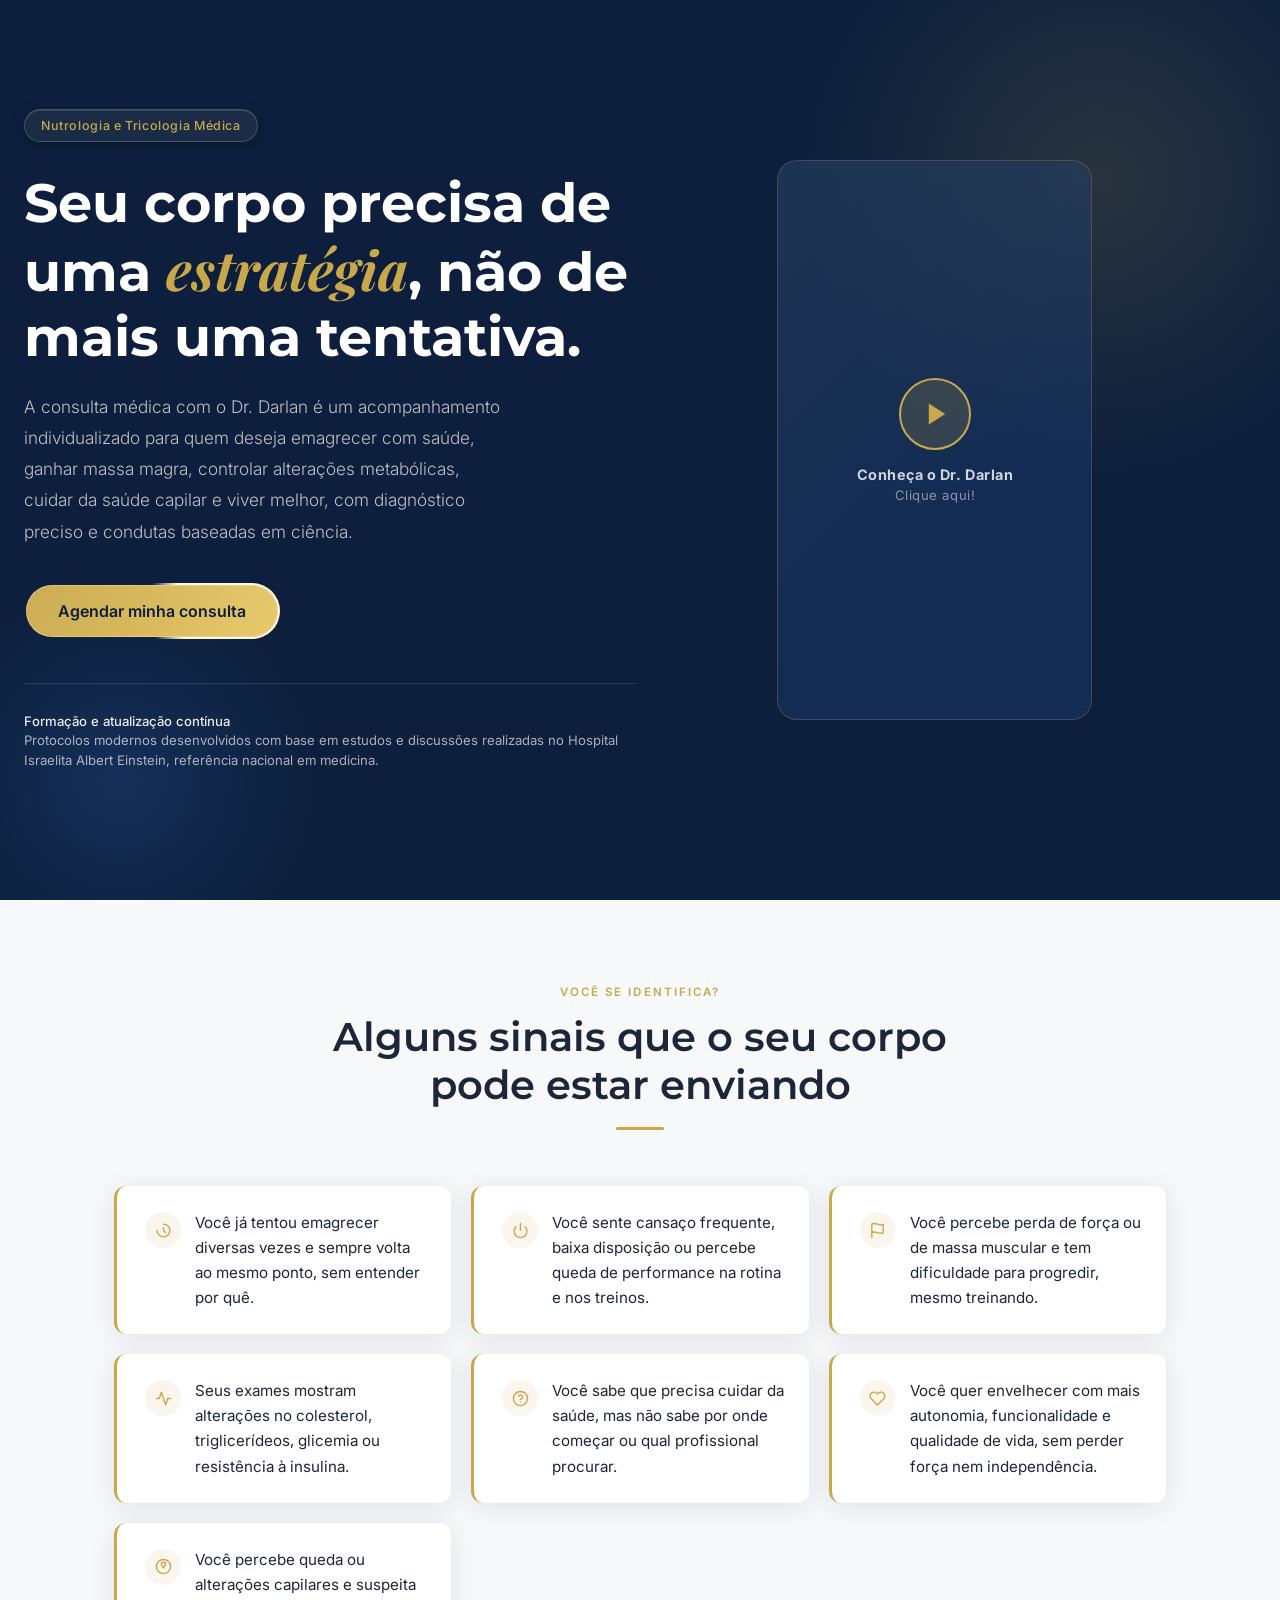
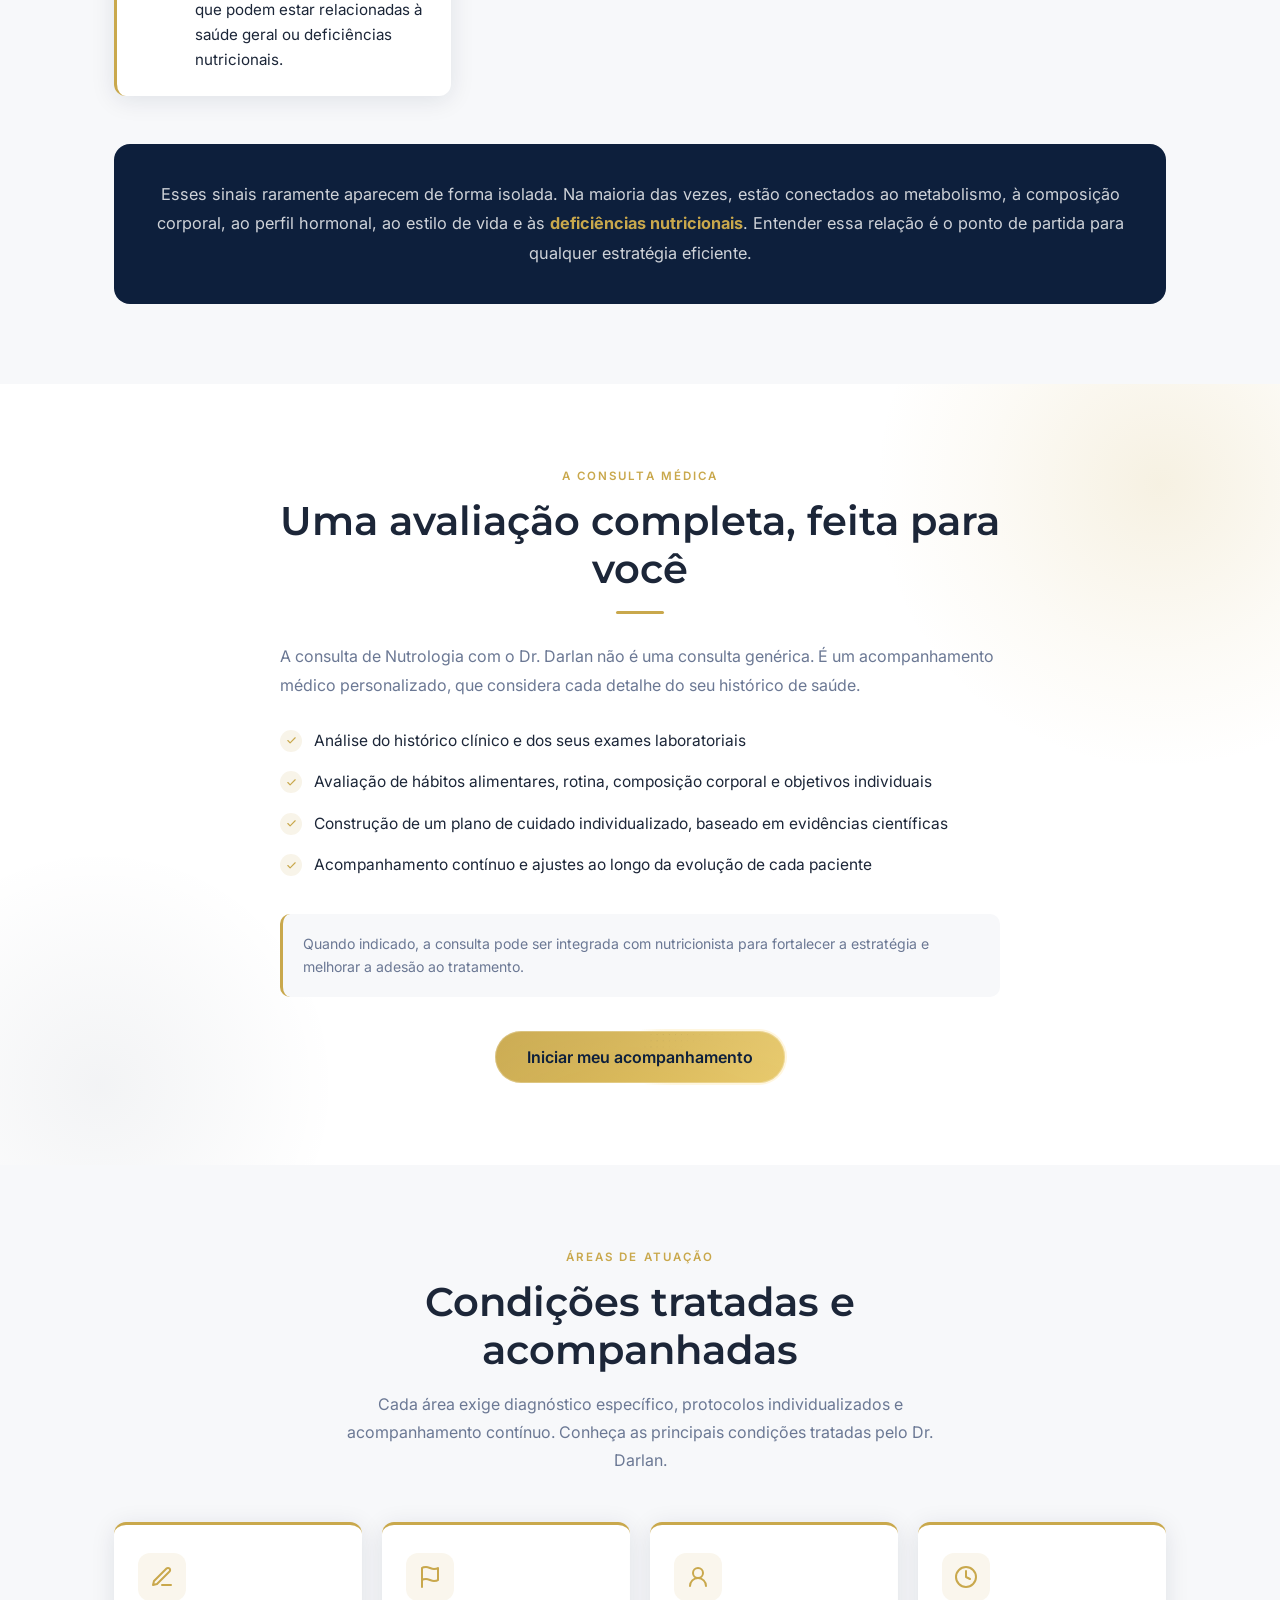
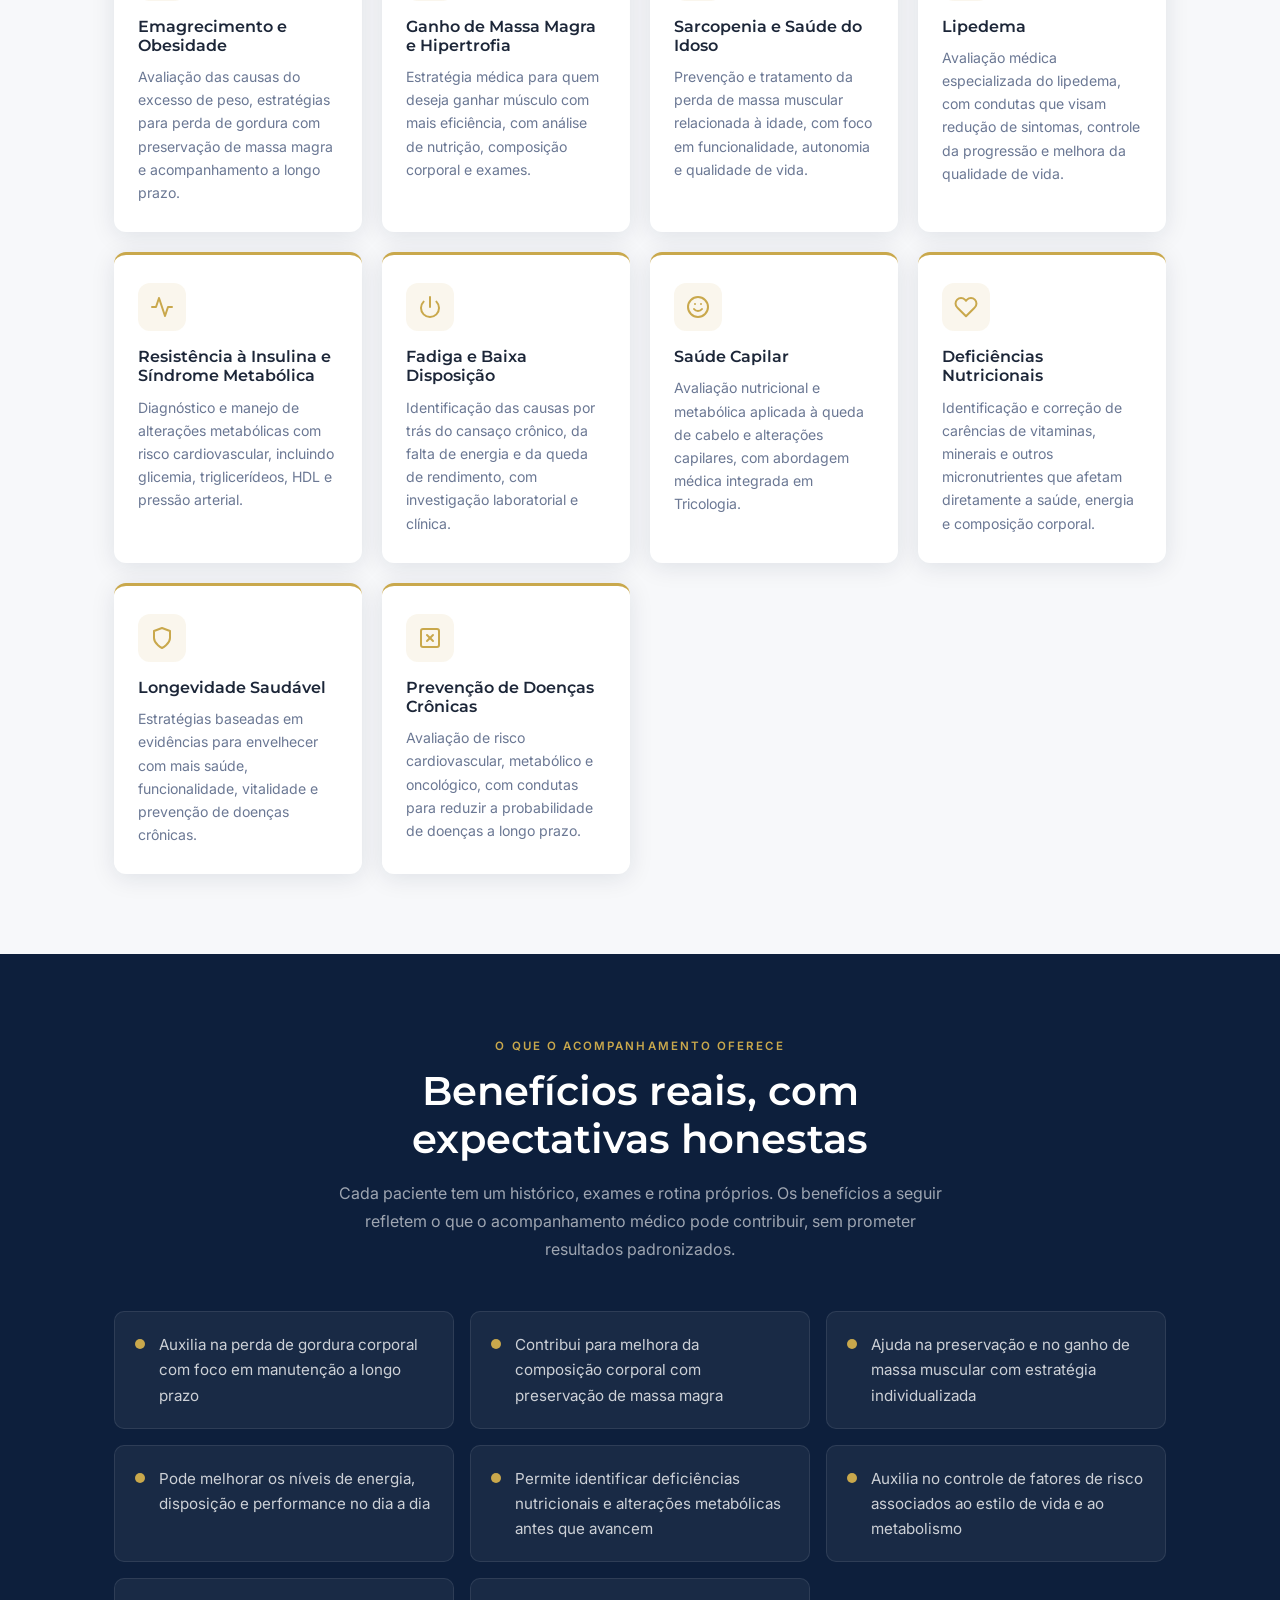
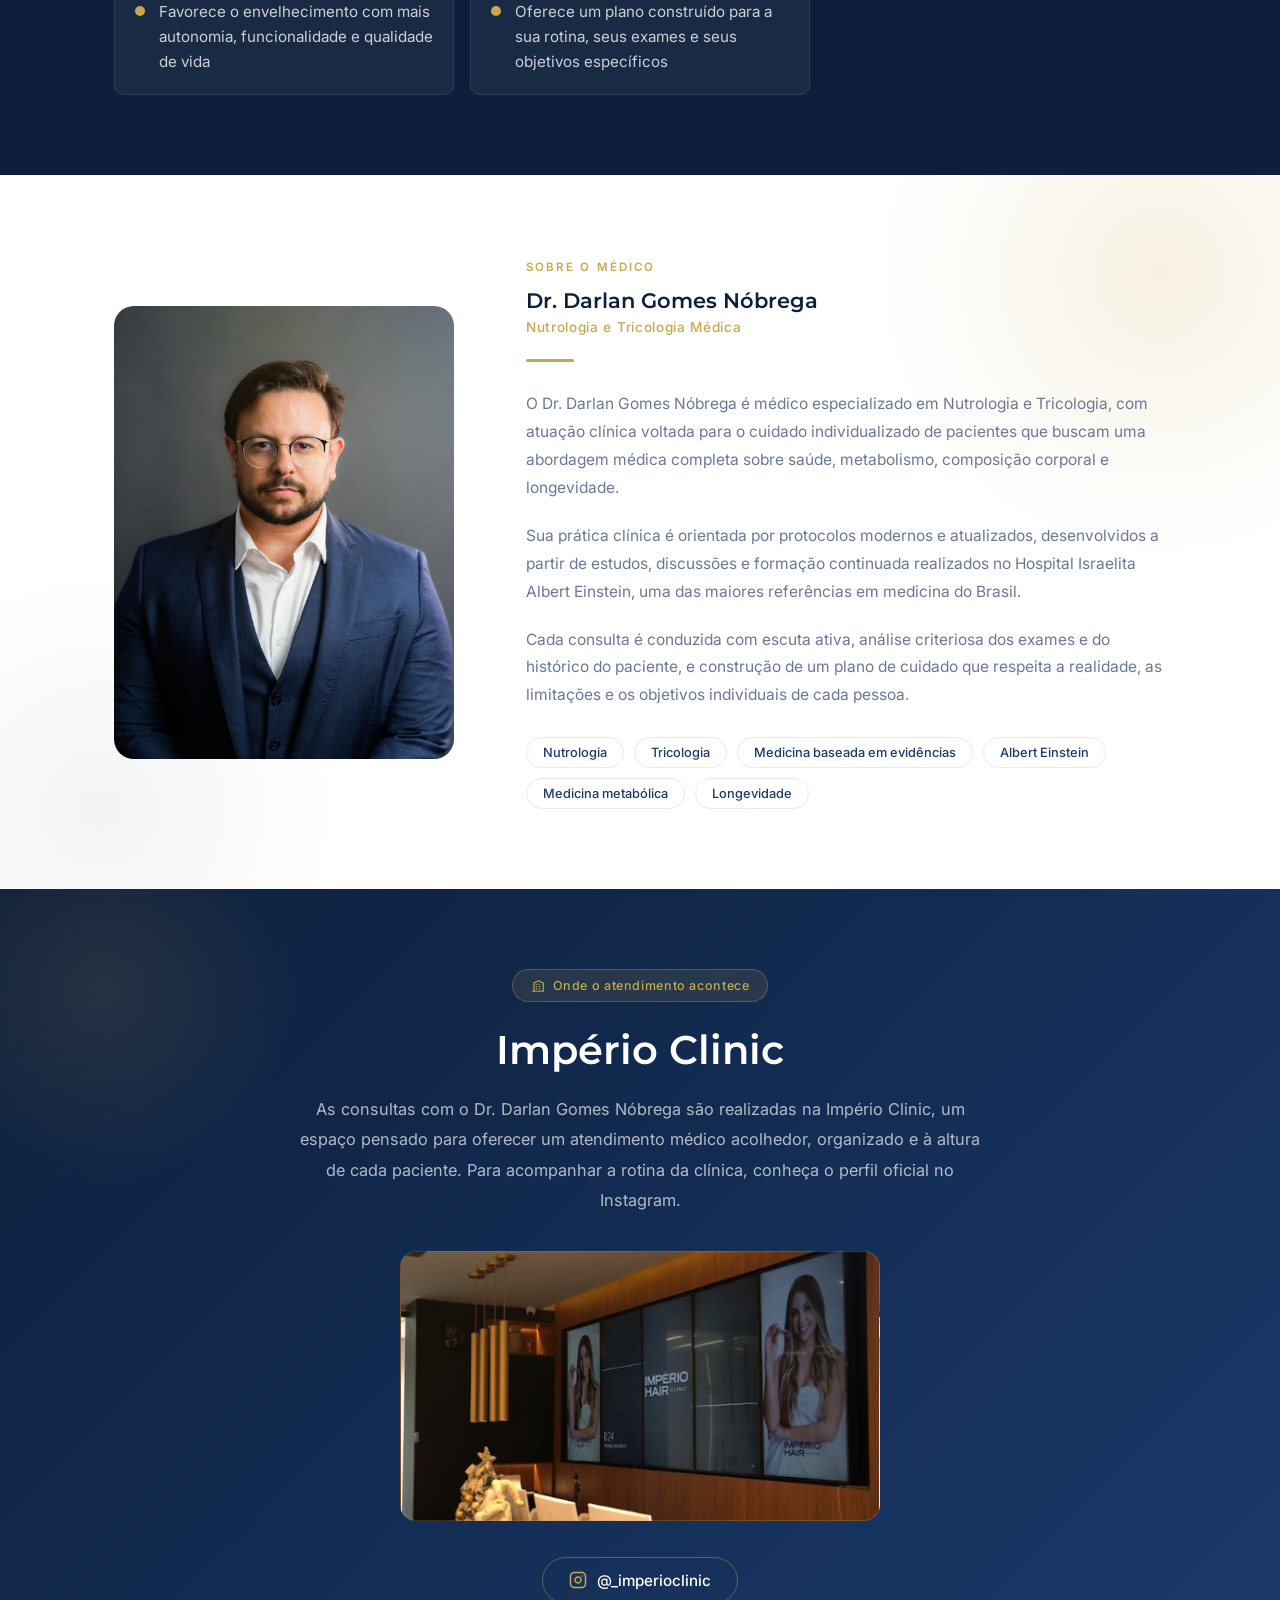
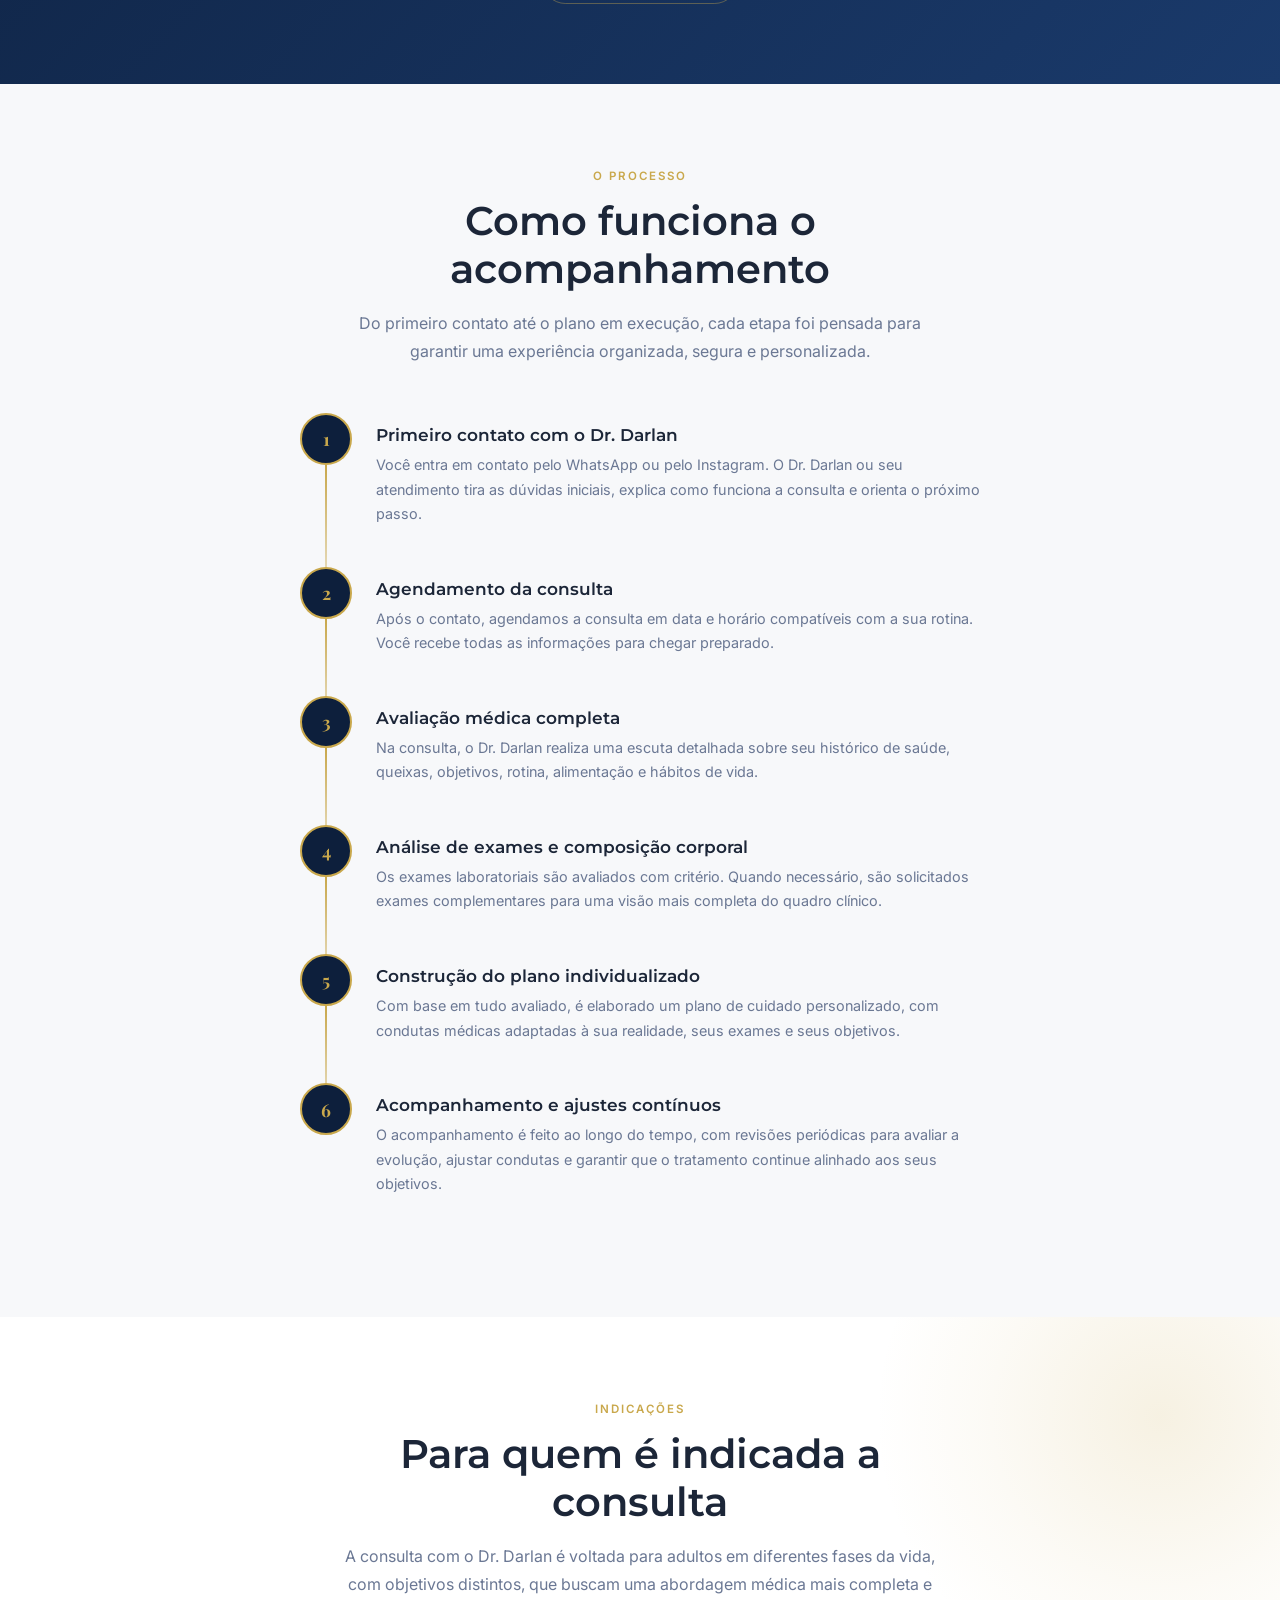
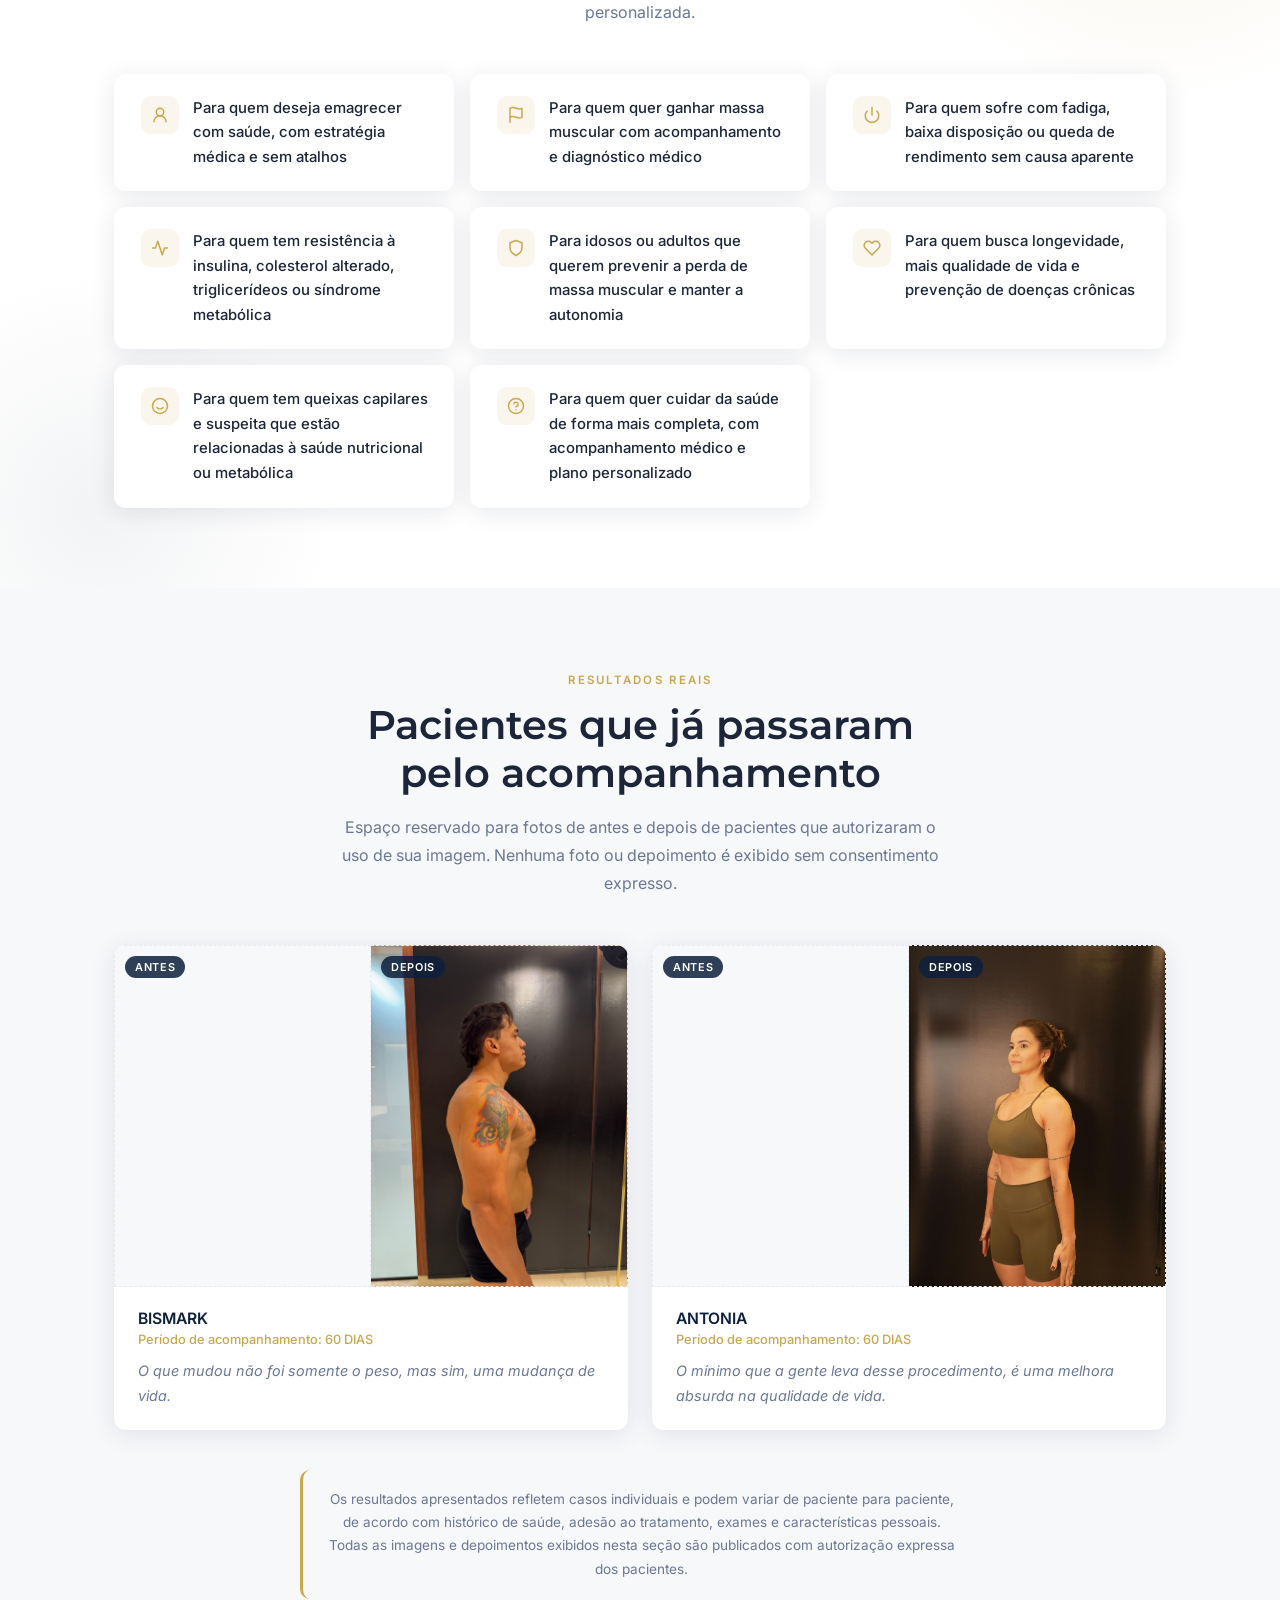
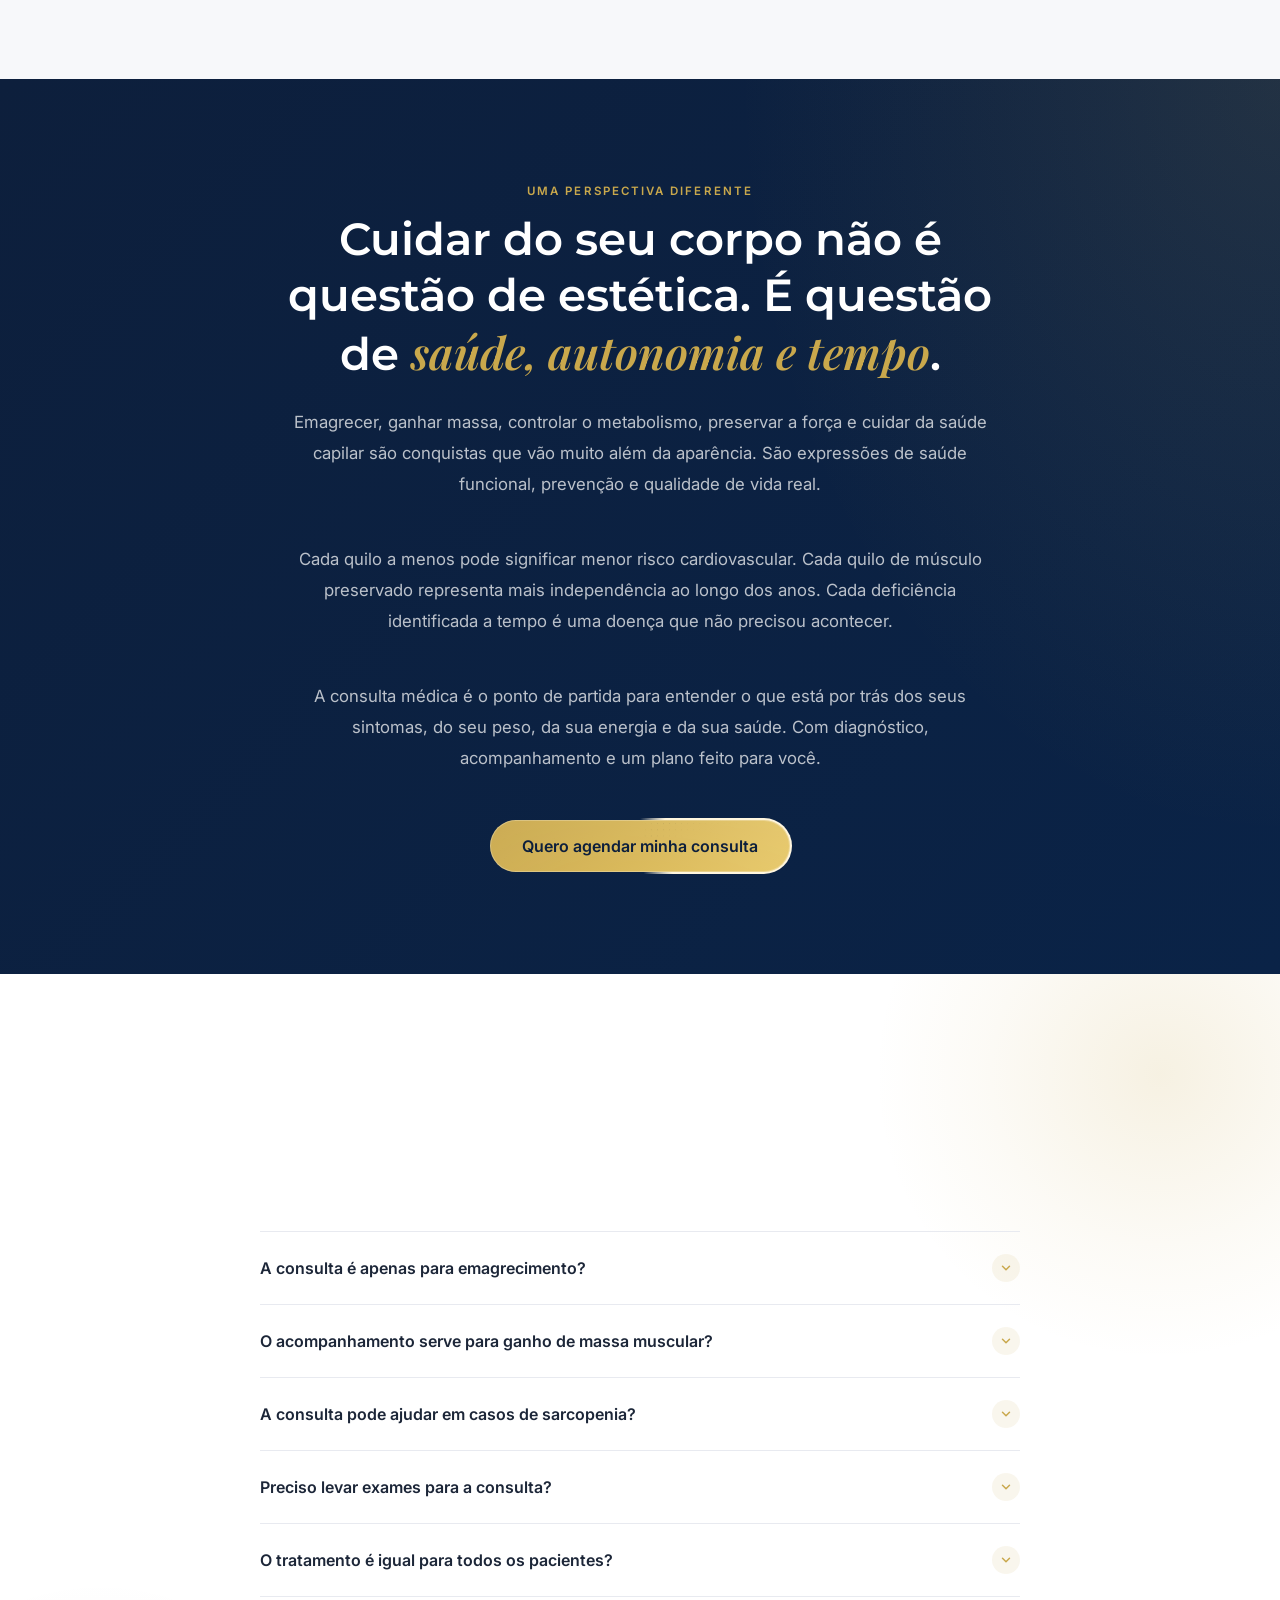
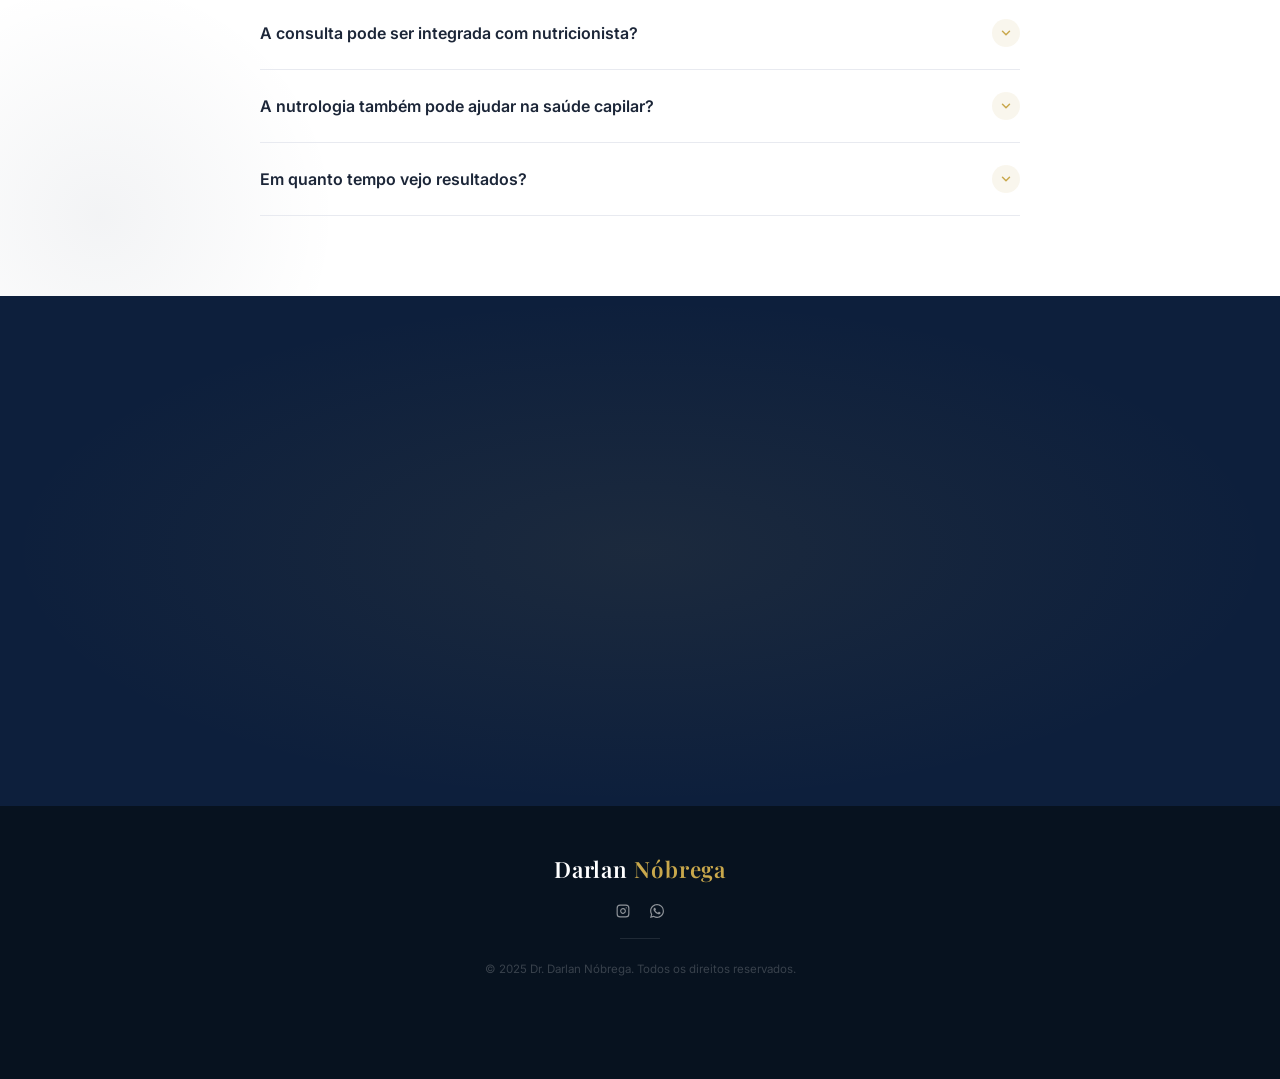
==== index.html @ 3af6d50e "Add files via upload" ====
<!DOCTYPE html>
<html lang="pt-BR">
<head>
  <meta charset="UTF-8" />
  <meta name="viewport" content="width=device-width, initial-scale=1.0" />
  <title>Dr. Darlan Gomes Nóbrega | Nutrologia e Tricologia | Império Clinic</title>
  <meta name="description" content="Consulta médica personalizada com o Dr. Darlan Gomes Nóbrega, especialista em Nutrologia e Tricologia na Império Clinic. Protocolos baseados em evidências, com formação no Hospital Israelita Albert Einstein." />
  <link rel="preconnect" href="https://fonts.googleapis.com" />
  <link rel="preconnect" href="https://fonts.gstatic.com" crossorigin />
  <link href="https://fonts.googleapis.com/css2?family=Montserrat:wght@600;700&family=Playfair+Display:ital,wght@0,400;0,600;0,700;1,400&family=Inter:wght@300;400;500;600&display=swap" rel="stylesheet" />
  <style>
    /* ─── RESET ─── */
    *, *::before, *::after { box-sizing: border-box; margin: 0; padding: 0; }
    html { scroll-behavior: smooth; }

    /* ─── TOKENS ─── */
    :root {
      --navy:   #0D1F3C;
      --navy2:  #1A3A6B;
      --gold:   #C9A84C;
      --gold2:  #E8C96A;
      --white:  #FFFFFF;
      --offwhite: #F7F8FA;
      --grey:   #E8EAF0;
      --text:   #1C2638;
      --muted:  #6B7894;
      --ff-display: 'Playfair Display', Georgia, serif;
      --ff-montserrat: 'Montserrat', sans-serif;
      --ff-body:    'Inter', system-ui, sans-serif;
      --radius: 12px;
      --shadow: 0 4px 24px rgba(13,31,60,.10);
      --shadow-lg: 0 16px 40px rgba(13,31,60,.14), 0 4px 12px rgba(13,31,60,.08);
    }

    body {
      font-family: var(--ff-body);
      color: var(--text);
      background: var(--white);
      -webkit-font-smoothing: antialiased;
      overflow-x: hidden;
    }

    /* ─── TYPOGRAPHY ─── */
    h1,h2,h3 { font-family: var(--ff-montserrat); line-height: 1.2; }
    h1 { font-size: clamp(2rem, 5vw, 3.4rem); font-weight: 700; }
    h2 { font-size: clamp(1.6rem, 3.5vw, 2.5rem); font-weight: 600; }
    h3 { font-size: clamp(1.1rem, 2vw, 1.4rem); font-weight: 600; }
    p  { line-height: 1.75; }

    /* ─── UTILS ─── */
    .container { width: 100%; max-width: 1100px; margin: 0 auto; padding: 0 24px; }
    .gold { color: var(--gold); }
    .section { padding: 80px 0; }
    .section--dark { background: var(--navy); color: var(--white); }
    .section--offwhite { background: var(--offwhite); }

    /* Pure-white sections get a subtle high-opacity radial highlight for depth */
    .section--white {
      position: relative;
      background: var(--white);
      overflow: hidden;
      isolation: isolate;
    }
    .section--white::before {
      content: '';
      position: absolute;
      top: -180px; right: -160px;
      width: 560px; height: 560px;
      background: radial-gradient(circle, rgba(201,168,76,.16) 0%, rgba(201,168,76,.05) 45%, transparent 72%);
      pointer-events: none;
      z-index: 0;
    }
    .section--white::after {
      content: '';
      position: absolute;
      bottom: -160px; left: -140px;
      width: 480px; height: 480px;
      background: radial-gradient(circle, rgba(13,31,60,.05) 0%, transparent 70%);
      pointer-events: none;
      z-index: 0;
    }
    .section--white > .container { position: relative; z-index: 1; }
    .eyebrow {
      display: inline-block;
      font-size: .72rem;
      font-weight: 600;
      letter-spacing: .18em;
      text-transform: uppercase;
      color: var(--gold);
      margin-bottom: 14px;
    }
    .divider {
      width: 48px; height: 3px;
      background: var(--gold);
      border-radius: 2px;
      margin: 18px 0 28px;
    }
    .divider--center { margin: 18px auto 28px; }

    /* ─── BUTTONS ─── */
    @property --gradient-angle {
      syntax: '<angle>';
      initial-value: 0deg;
      inherits: false;
    }
    @property --gradient-angle-offset {
      syntax: '<angle>';
      initial-value: 0deg;
      inherits: false;
    }
    @property --gradient-percent {
      syntax: '<percentage>';
      initial-value: 5%;
      inherits: false;
    }
    @property --gradient-shine {
      syntax: '<color>';
      initial-value: #fff6df;
      inherits: false;
    }

    .btn {
      display: inline-flex;
      align-items: center;
      gap: 10px;
      padding: 16px 32px;
      border-radius: 50px;
      font-family: var(--ff-body);
      font-size: 1rem;
      font-weight: 600;
      cursor: pointer;
      text-decoration: none;
      border: none;
      transition: transform .2s ease, box-shadow .2s ease, background .2s ease;
    }

    /* Shiny CTA — animated conic-gradient border + shimmer + dot pattern */
    .btn--primary {
      --shiny-bg: var(--gold);
      --shiny-bg-end: var(--gold2);
      --shiny-fg: var(--navy);
      --shiny-highlight: #fff6df;
      --shiny-highlight-subtle: rgba(255,255,255,.7);
      --gradient-percent: 12%;
      --duration: 3.2s;
      --transition: 800ms cubic-bezier(0.25, 1, 0.5, 1);

      isolation: isolate;
      position: relative;
      overflow: hidden;
      outline-offset: 4px;
      color: var(--shiny-fg);
      background:
        linear-gradient(135deg, var(--shiny-bg), var(--shiny-bg-end)) padding-box,
        conic-gradient(
          from calc(var(--gradient-angle) - var(--gradient-angle-offset)),
          transparent,
          var(--shiny-highlight) var(--gradient-percent),
          var(--gradient-shine) calc(var(--gradient-percent) * 2),
          var(--shiny-highlight) calc(var(--gradient-percent) * 3),
          transparent calc(var(--gradient-percent) * 4)
        ) border-box;
      border: 2px solid transparent;
      box-shadow: inset 0 0 0 1px rgba(255,255,255,.25);
      transition: var(--transition), transform .2s ease, box-shadow .2s ease;
      transition-property: --gradient-angle-offset, --gradient-percent, --gradient-shine, transform, box-shadow;
      animation: gradient-angle var(--duration) linear infinite;
    }

    /* Dot pattern, masked to a soft arc */
    .btn--primary::before {
      content: '';
      pointer-events: none;
      position: absolute;
      inset-inline-start: 50%;
      inset-block-start: 50%;
      translate: -50% -50%;
      z-index: -1;
      --size: calc(100% - 3px);
      width: var(--size);
      height: var(--size);
      background: radial-gradient(
        circle at 2px 2px,
        rgba(13,31,60,.35) 0.6px,
        transparent 0
      ) padding-box;
      background-size: 6px 6px;
      background-repeat: space;
      mask-image: conic-gradient(
        from calc(var(--gradient-angle) + 45deg),
        black,
        transparent 10% 90%,
        black
      );
      border-radius: inherit;
      opacity: .35;
    }

    /* Shimmer sweep */
    .btn--primary::after {
      content: '';
      pointer-events: none;
      position: absolute;
      inset-inline-start: 50%;
      inset-block-start: 50%;
      translate: -50% -50%;
      z-index: -1;
      width: 140%;
      aspect-ratio: 1;
      background: linear-gradient(-50deg, transparent, rgba(255,255,255,.55), transparent);
      mask-image: radial-gradient(circle at bottom, transparent 40%, black);
      opacity: .5;
      animation: shimmer calc(var(--duration) * 1.4) linear infinite;
    }

    .btn--primary:hover,
    .btn--primary:focus-visible {
      --gradient-percent: 22%;
      --gradient-angle-offset: 95deg;
      --gradient-shine: var(--shiny-highlight-subtle);
      transform: translateY(-2px);
      box-shadow: 0 8px 28px rgba(201,168,76,.45), inset 0 0 0 1px rgba(255,255,255,.4);
    }

    @keyframes gradient-angle {
      to { --gradient-angle: 360deg; }
    }
    @keyframes shimmer {
      to { rotate: 360deg; }
    }

    @media (prefers-reduced-motion: reduce) {
      .btn--primary { animation: none; }
      .btn--primary::after { animation: none; }
    }

    .btn--outline {
      background: transparent;
      color: var(--gold);
      border: 2px solid var(--gold);
    }
    .btn--outline:hover {
      background: var(--gold);
      color: var(--navy);
      transform: translateY(-2px);
    }
    .btn-icon { width: 22px; height: 22px; flex-shrink: 0; }

    /* ─── HERO ─── */
    .hero {
      min-height: 100svh;
      background: var(--navy);
      position: relative;
      overflow: hidden;
      display: flex;
      align-items: center;
      padding: 60px 0 80px;
    }
    .hero::before {
      content: '';
      position: absolute;
      top: -120px; right: -120px;
      width: 600px; height: 600px;
      background: radial-gradient(circle, rgba(201,168,76,.15) 0%, transparent 70%);
      pointer-events: none;
    }
    .hero::after {
      content: '';
      position: absolute;
      bottom: -80px; left: -80px;
      width: 400px; height: 400px;
      background: radial-gradient(circle, rgba(26,58,107,.6) 0%, transparent 70%);
      pointer-events: none;
    }
    .hero__inner {
      display: grid;
      grid-template-columns: 1fr 1fr;
      gap: 60px;
      align-items: center;
      position: relative;
      z-index: 1;
    }
    @media (min-width: 1200px) {
      .hero .container { max-width: 1320px; }
      .hero__inner {
        grid-template-columns: 1fr 0.78fr;
        gap: 140px;
      }
    }
    .hero__badge {
      display: inline-flex;
      align-items: center;
      gap: 8px;
      background: rgba(255,255,255,.06);
      backdrop-filter: blur(12px);
      -webkit-backdrop-filter: blur(12px);
      border: 1px solid rgba(255,255,255,.18);
      border-radius: 50px;
      padding: 8px 16px;
      font-size: .78rem;
      font-weight: 500;
      color: var(--gold);
      letter-spacing: .05em;
      margin-bottom: 28px;
      box-shadow: inset 0 1px 0 rgba(255,255,255,.12), 0 4px 16px rgba(0,0,0,.18);
    }
    .hero__badge svg { width: 14px; height: 14px; }
    .hero__title { color: var(--white); margin-bottom: 22px; font-family: var(--ff-montserrat); }
    .hero__title em { font-style: italic; color: var(--gold); font-family: var(--ff-display); }
    .hero__sub {
      color: rgba(255,255,255,.72);
      font-size: 1.08rem;
      font-weight: 300;
      line-height: 1.8;
      margin-bottom: 36px;
      max-width: 480px;
    }
    .hero__cta-group { display: flex; flex-wrap: wrap; gap: 14px; align-items: center; }
    .hero__authority {
      margin-top: 44px;
      padding-top: 28px;
      border-top: 1px solid rgba(255,255,255,.12);
      display: flex;
      align-items: center;
      gap: 14px;
    }
    .hero__authority-icon {
      width: 44px; height: 44px;
      background: rgba(201,168,76,.15);
      border-radius: 50%;
      display: flex; align-items: center; justify-content: center;
      flex-shrink: 0;
      border: 1px solid rgba(201,168,76,.3);
    }
    .hero__authority-icon svg { width: 20px; height: 20px; color: var(--gold); }
    .hero__authority-text { font-size: .82rem; color: rgba(255,255,255,.65); line-height: 1.5; }
    .hero__authority-text strong { color: rgba(255,255,255,.9); font-weight: 500; display: block; }

    /* Video */
    .video-wrap {
      aspect-ratio: 9/16;
      max-height: 560px;
      background: rgba(26,58,107,.5);
      background-image: var(--bg-image, none);
      background-size: cover;
      background-position: center;
      border-radius: 20px;
      border: 1px solid rgba(201,168,76,.25);
      display: flex; flex-direction: column;
      align-items: center; justify-content: center;
      gap: 16px;
      position: relative;
      overflow: hidden;
    }
    .video-wrap::before {
      content: '';
      position: absolute; inset: 0;
      background: linear-gradient(135deg, rgba(201,168,76,.06) 0%, transparent 60%);
      pointer-events: none;
    }
    .video-element {
      position: absolute;
      inset: 0;
      width: 100%;
      height: 100%;
      object-fit: cover;
      opacity: 0;
      pointer-events: none;
      transition: opacity .3s ease;
    }
    .video-wrap.is-playing .video-element {
      opacity: 1;
      pointer-events: auto;
      z-index: 2;
    }
    .video-wrap.is-playing::before,
    .video-wrap.is-playing .video-play,
    .video-wrap.is-playing .video-label {
      opacity: 0;
      pointer-events: none;
    }
    .video-play {
      width: 72px; height: 72px;
      background: rgba(201,168,76,.18);
      border: 2px solid var(--gold);
      border-radius: 50%;
      display: flex; align-items: center; justify-content: center;
      cursor: pointer;
      transition: transform .2s, background .2s, opacity .3s ease;
      position: relative;
      z-index: 1;
    }
    .video-play:hover { transform: scale(1.08); background: rgba(201,168,76,.3); }
    .video-play svg { width: 28px; height: 28px; color: var(--gold); margin-left: 4px; }
    .video-label { color: rgba(255,255,255,.5); font-size: .82rem; text-align: center; letter-spacing: .04em; position: relative; z-index: 1; transition: opacity .3s ease; }
    .video-label strong { color: rgba(255,255,255,.8); display: block; font-size: .9rem; margin-bottom: 4px; }

    /* ─── DOR SECTION ─── */
    .dor__intro {
      text-align: center;
      max-width: 640px;
      margin: 0 auto 56px;
    }
    .dor__grid {
      display: grid;
      grid-template-columns: repeat(auto-fit, minmax(280px, 1fr));
      gap: 20px;
    }
    .dor__card {
      background: var(--white);
      border-radius: var(--radius);
      padding: 24px 24px 24px 28px;
      border-left: 3px solid var(--gold);
      box-shadow: var(--shadow);
      display: flex;
      gap: 14px;
      align-items: flex-start;
      transition: transform .4s cubic-bezier(.25,.8,.25,1), box-shadow .4s cubic-bezier(.25,.8,.25,1), border-color .4s ease;
    }
    .dor__card:hover { transform: translateY(-4px) scale(1.02); box-shadow: var(--shadow-lg); border-left-color: var(--gold2); }
    .dor__card-icon {
      width: 36px; height: 36px;
      background: rgba(201,168,76,.1);
      border-radius: 50%;
      display: flex; align-items: center; justify-content: center;
      flex-shrink: 0;
      margin-top: 2px;
    }
    .dor__card-icon svg { width: 17px; height: 17px; color: var(--gold); }
    .dor__card-text { font-size: .95rem; line-height: 1.65; color: var(--text); }
    .dor__callout {
      margin-top: 48px;
      background: var(--navy);
      border-radius: 16px;
      padding: 36px 40px;
      text-align: center;
      color: rgba(255,255,255,.8);
      font-size: 1.02rem;
      line-height: 1.8;
    }
    .dor__callout strong { color: var(--gold); }

    /* ─── CONSULTA SECTION ─── */
    .consulta__inner {
      display: grid;
      grid-template-columns: 1fr;
      max-width: 720px;
      margin: 0 auto;
    }
    .consulta__points { list-style: none; display: flex; flex-direction: column; gap: 16px; margin: 28px 0 36px; }
    .consulta__points li {
      display: flex; gap: 12px; align-items: flex-start;
      font-size: .97rem; line-height: 1.65;
    }
    .consulta__check {
      width: 22px; height: 22px;
      background: rgba(201,168,76,.12);
      border-radius: 50%;
      display: flex; align-items: center; justify-content: center;
      flex-shrink: 0; margin-top: 2px;
    }
    .consulta__check svg { width: 11px; height: 11px; color: var(--gold); }
    .consulta__note {
      background: var(--offwhite);
      border-radius: 10px;
      padding: 18px 20px;
      font-size: .88rem;
      color: var(--muted);
      line-height: 1.65;
      border-left: 3px solid var(--gold);
    }

    /* ─── SERVICES CARDS ─── */
    .services__grid {
      display: grid;
      grid-template-columns: repeat(auto-fit, minmax(240px, 1fr));
      gap: 20px;
      margin-top: 48px;
    }
    .srv-card {
      background: var(--white);
      border-radius: var(--radius);
      padding: 28px 24px;
      box-shadow: var(--shadow);
      border-top: 3px solid var(--gold);
      transition: transform .4s cubic-bezier(.25,.8,.25,1), box-shadow .4s cubic-bezier(.25,.8,.25,1), border-top-color .4s ease;
    }
    .srv-card:hover { transform: translateY(-5px) scale(1.02); box-shadow: var(--shadow-lg); border-top-color: var(--gold2); }
    .srv-card__icon {
      width: 48px; height: 48px;
      background: rgba(201,168,76,.1);
      border-radius: 12px;
      display: flex; align-items: center; justify-content: center;
      margin-bottom: 16px;
      transition: background .4s ease, transform .4s cubic-bezier(.25,.8,.25,1);
    }
    .srv-card:hover .srv-card__icon { background: rgba(201,168,76,.18); transform: scale(1.08); }
    .srv-card__icon svg { width: 24px; height: 24px; color: var(--gold); }
    .srv-card h3 { font-size: 1rem; margin-bottom: 10px; }
    .srv-card p { font-size: .88rem; color: var(--muted); line-height: 1.65; }

    /* ─── BENEFICIOS ─── */
    .beneficios__grid {
      display: grid;
      grid-template-columns: repeat(auto-fit, minmax(300px, 1fr));
      gap: 16px;
      margin-top: 48px;
    }
    .benef-item {
      display: flex;
      gap: 14px;
      padding: 20px;
      border-radius: 10px;
      background: rgba(255,255,255,.05);
      border: 1px solid rgba(255,255,255,.09);
      transition: background .4s ease, transform .4s cubic-bezier(.25,.8,.25,1), border-color .4s ease;
    }
    .benef-item:hover { background: rgba(255,255,255,.09); transform: translateY(-3px) scale(1.02); border-color: rgba(201,168,76,.3); }
    .benef-item__dot {
      width: 10px; height: 10px;
      background: var(--gold);
      border-radius: 50%;
      flex-shrink: 0;
      margin-top: 7px;
    }
    .benef-item p { font-size: .95rem; color: rgba(255,255,255,.78); line-height: 1.65; }

    /* ─── AUTORIDADE ─── */
    .autoridade__inner {
      display: grid;
      grid-template-columns: 340px 1fr;
      gap: 72px;
      align-items: center;
    }
    .autoridade__photo {
      aspect-ratio: 3/4;
      background: linear-gradient(160deg, var(--navy2) 0%, var(--navy) 100%);
      background-image: var(--bg-image, none);
      background-size: cover;
      background-position: center;
      border-radius: 20px;
      display: flex; align-items: flex-end; justify-content: center;
      padding: 24px;
      position: relative;
      overflow: hidden;
    }
    .autoridade__photo::before {
      content: '';
      position: absolute; inset: 0;
      background: radial-gradient(ellipse at top, rgba(201,168,76,.15) 0%, transparent 60%);
    }
    .autoridade__photo-label {
      color: rgba(255,255,255,.35);
      font-size: .75rem;
      text-align: center;
      letter-spacing: .08em;
      text-transform: uppercase;
      position: relative;
    }
    .autoridade__name {
      font-family: var(--ff-montserrat);
      font-size: 1.3rem;
      font-weight: 600;
      color: var(--navy);
      margin-bottom: 6px;
    }
    .autoridade__spec {
      font-size: .85rem;
      color: var(--gold);
      font-weight: 500;
      letter-spacing: .05em;
      margin-bottom: 24px;
    }
    .autoridade__text { font-size: .97rem; color: var(--muted); line-height: 1.8; margin-bottom: 20px; }
    .autoridade__tag-list {
      display: flex; flex-wrap: wrap; gap: 10px; margin-top: 28px;
    }
    .autoridade__tag {
      padding: 7px 16px;
      border-radius: 50px;
      border: 1px solid var(--grey);
      font-size: .8rem;
      color: var(--navy2);
      font-weight: 500;
    }

    /* ─── CLINICA ─── */
    .clinica {
      background: linear-gradient(135deg, var(--navy) 0%, var(--navy2) 100%);
      padding: 80px 0;
      position: relative;
      overflow: hidden;
    }
    .clinica::before {
      content: '';
      position: absolute;
      top: -100px; left: -100px;
      width: 400px; height: 400px;
      background: radial-gradient(circle, rgba(201,168,76,.12) 0%, transparent 70%);
      pointer-events: none;
    }
    .clinica__inner {
      display: flex;
      flex-direction: column;
      align-items: center;
      text-align: center;
      max-width: 700px;
      margin: 0 auto;
      position: relative;
      z-index: 1;
    }
    .clinica__badge {
      display: inline-flex;
      align-items: center;
      gap: 8px;
      background: rgba(201,168,76,.12);
      border: 1px solid rgba(201,168,76,.3);
      border-radius: 50px;
      padding: 8px 18px;
      font-size: .78rem;
      font-weight: 500;
      color: var(--gold);
      letter-spacing: .05em;
      margin-bottom: 24px;
    }
    .clinica__title { color: var(--white); margin-bottom: 20px; }
    .clinica__text {
      color: rgba(255,255,255,.68);
      font-size: 1.02rem;
      line-height: 1.85;
      margin-bottom: 36px;
    }
    .clinica__img {
      width: 100%;
      max-width: 480px;
      aspect-ratio: 16/9;
      background: rgba(255,255,255,.04);
      background-image: var(--bg-image, none);
      background-size: cover;
      background-position: center;
      border: 1px solid rgba(201,168,76,.25);
      border-radius: 16px;
      display: flex;
      align-items: center;
      justify-content: center;
      margin-bottom: 36px;
      position: relative;
      overflow: hidden;
    }
    .clinica__img::before {
      content: '';
      position: absolute; inset: 0;
      background: linear-gradient(135deg, rgba(201,168,76,.07) 0%, transparent 60%);
    }
    .clinica__img-label {
      color: rgba(255,255,255,.4);
      font-size: .8rem;
      text-align: center;
      letter-spacing: .06em;
      text-transform: uppercase;
      position: relative;
    }
    .clinica__ig {
      display: inline-flex;
      align-items: center;
      gap: 10px;
      padding: 13px 26px;
      border-radius: 50px;
      border: 1.5px solid rgba(201,168,76,.4);
      color: var(--white);
      text-decoration: none;
      font-size: .95rem;
      font-weight: 500;
      transition: border-color .3s ease, background .3s ease, transform .3s ease;
    }
    .clinica__ig:hover {
      border-color: var(--gold);
      background: rgba(201,168,76,.1);
      transform: translateY(-2px);
    }
    .clinica__ig svg { width: 18px; height: 18px; color: var(--gold); }

    /* ─── METODO ─── */
    .metodo__steps {
      display: flex;
      flex-direction: column;
      gap: 0;
      margin-top: 48px;
      max-width: 680px;
      margin-left: auto;
      margin-right: auto;
    }
    .step {
      display: grid;
      grid-template-columns: 52px 1fr;
      gap: 24px;
      position: relative;
    }
    .step:not(:last-child)::after {
      content: '';
      position: absolute;
      left: 25px; top: 52px;
      width: 2px;
      height: calc(100% + 0px);
      background: linear-gradient(to bottom, var(--gold), rgba(201,168,76,.1));
    }
    .step__num {
      width: 52px; height: 52px;
      background: var(--navy);
      border-radius: 50%;
      border: 2px solid var(--gold);
      display: flex; align-items: center; justify-content: center;
      font-family: var(--ff-display);
      font-size: 1.1rem;
      font-weight: 700;
      color: var(--gold);
      flex-shrink: 0;
      z-index: 1;
    }
    .step__body { padding: 12px 0 40px; }
    .step__body h3 { font-size: 1.05rem; margin-bottom: 8px; }
    .step__body p { font-size: .9rem; color: var(--muted); line-height: 1.7; }

    /* ─── PARA QUEM ─── */
    .paraquem__grid {
      display: grid;
      grid-template-columns: repeat(auto-fit, minmax(260px, 1fr));
      gap: 16px;
      margin-top: 48px;
    }
    .pq-card {
      background: var(--white);
      border-radius: var(--radius);
      padding: 22px 22px 22px 24px;
      box-shadow: var(--shadow);
      display: flex;
      gap: 14px;
      align-items: flex-start;
      border-left: 3px solid transparent;
      transition: border-color .4s ease, transform .4s cubic-bezier(.25,.8,.25,1), box-shadow .4s cubic-bezier(.25,.8,.25,1);
    }
    .pq-card:hover { border-color: var(--gold); transform: translateY(-4px) scale(1.02); box-shadow: var(--shadow-lg); }
    .pq-card__icon {
      width: 38px; height: 38px; flex-shrink: 0;
      background: rgba(201,168,76,.1);
      border-radius: 10px;
      transition: background .4s ease, transform .4s cubic-bezier(.25,.8,.25,1);
      display: flex; align-items: center; justify-content: center;
    }
    .pq-card__icon svg { width: 18px; height: 18px; color: var(--gold); }
    .pq-card:hover .pq-card__icon { background: rgba(201,168,76,.18); transform: scale(1.08); }
    .pq-card p { font-size: .93rem; line-height: 1.65; font-weight: 500; }

    /* ─── DEPOIMENTOS ─── */
    .depoimentos__grid {
      display: grid;
      grid-template-columns: repeat(auto-fit, minmax(300px, 1fr));
      gap: 24px;
      margin-top: 48px;
    }
    .depoimento-card {
      background: var(--white);
      border-radius: var(--radius);
      overflow: hidden;
      box-shadow: var(--shadow);
      transition: transform .4s cubic-bezier(.25,.8,.25,1), box-shadow .4s cubic-bezier(.25,.8,.25,1);
    }
    .depoimento-card:hover { transform: translateY(-4px); box-shadow: var(--shadow-lg); }
    .depoimento-card__photos {
      display: grid;
      grid-template-columns: 1fr 1fr;
    }
    .depoimento-card__photo {
      aspect-ratio: 3/4;
      background: var(--offwhite);
      background-image: var(--bg-image, none);
      background-size: cover;
      background-position: center;
      border: 1px dashed var(--grey);
      display: flex;
      align-items: center;
      justify-content: center;
      position: relative;
    }
    .depoimento-card__photo + .depoimento-card__photo {
      border-left: none;
    }
    .depoimento-card__tag {
      position: absolute;
      top: 10px;
      left: 10px;
      background: rgba(13,31,60,.85);
      color: var(--white);
      font-size: .68rem;
      font-weight: 600;
      letter-spacing: .06em;
      text-transform: uppercase;
      padding: 4px 10px;
      border-radius: 50px;
    }
    .depoimento-card__photo-label {
      color: var(--muted);
      font-size: .78rem;
      text-align: center;
      padding: 0 12px;
    }
    .depoimento-card__body { padding: 22px 24px; }
    .depoimento-card__name { font-size: .98rem; font-weight: 600; color: var(--navy); margin-bottom: 4px; }
    .depoimento-card__context { font-size: .8rem; color: var(--gold); font-weight: 500; margin-bottom: 12px; }
    .depoimento-card__quote {
      font-size: .9rem;
      color: var(--muted);
      line-height: 1.7;
      font-style: italic;
    }
    .depoimentos__note {
      max-width: 680px;
      margin: 40px auto 0;
      text-align: center;
      font-size: .85rem;
      color: var(--muted);
      line-height: 1.7;
      padding: 18px 24px;
      background: var(--offwhite);
      border-radius: 10px;
      border-left: 3px solid var(--gold);
    }

    /* ─── EMOCIONAL ─── */
    .emocional {
      background: linear-gradient(135deg, var(--navy) 0%, #0a2347 100%);
      padding: 100px 0;
      position: relative;
      overflow: hidden;
    }
    .emocional::before {
      content: '';
      position: absolute; top: 0; right: 0;
      width: 50%; height: 100%;
      background: radial-gradient(ellipse at top right, rgba(201,168,76,.12) 0%, transparent 60%);
    }
    .emocional__inner {
      max-width: 720px;
      margin: 0 auto;
      text-align: center;
      position: relative;
    }
    .emocional__title {
      color: var(--white);
      font-family: var(--ff-montserrat);
      font-size: clamp(1.7rem, 4vw, 2.8rem);
      margin-bottom: 24px;
      line-height: 1.25;
    }
    .emocional__title em { color: var(--gold); font-style: italic; font-family: var(--ff-display); }
    .emocional__text {
      color: rgba(255,255,255,.72);
      font-size: 1.05rem;
      line-height: 1.85;
      margin-bottom: 44px;
    }

    /* ─── FAQ ─── */
    .faq__list { max-width: 760px; margin: 48px auto 0; }
    .faq-item {
      border-bottom: 1px solid var(--grey);
      overflow: hidden;
    }
    .faq-item:first-child { border-top: 1px solid var(--grey); }
    .faq-q {
      width: 100%;
      background: none;
      border: none;
      padding: 22px 0;
      display: flex;
      justify-content: space-between;
      align-items: center;
      gap: 16px;
      cursor: pointer;
      text-align: left;
      font-family: var(--ff-body);
      font-size: 1rem;
      font-weight: 600;
      color: var(--text);
      transition: color .2s;
    }
    .faq-q:hover { color: var(--navy2); }
    .faq-q.open { color: var(--navy); }
    .faq-arrow {
      width: 28px; height: 28px;
      background: rgba(201,168,76,.1);
      border-radius: 50%;
      display: flex; align-items: center; justify-content: center;
      flex-shrink: 0;
      transition: transform .3s, background .2s;
    }
    .faq-q.open .faq-arrow { transform: rotate(180deg); background: rgba(201,168,76,.2); }
    .faq-arrow svg { width: 14px; height: 14px; color: var(--gold); }
    .faq-a {
      max-height: 0;
      overflow: hidden;
      transition: max-height .35s ease;
    }
    .faq-a p {
      padding: 0 0 22px;
      font-size: .95rem;
      color: var(--muted);
      line-height: 1.75;
    }

    /* ─── CTA FINAL ─── */
    .cta-final {
      background: var(--navy);
      padding: 100px 0;
      text-align: center;
      position: relative;
      overflow: hidden;
    }
    .cta-final::after {
      content: '';
      position: absolute; inset: 0;
      background: radial-gradient(ellipse at center, rgba(201,168,76,.08) 0%, transparent 70%);
    }
    .cta-final__inner { position: relative; z-index: 1; max-width: 640px; margin: 0 auto; }
    .cta-final__title { color: var(--white); margin-bottom: 20px; font-family: var(--ff-montserrat); }
    .cta-final__sub { color: rgba(255,255,255,.65); font-size: 1.05rem; line-height: 1.8; margin-bottom: 44px; }
    .cta-final__btn-wrap { display: flex; justify-content: center; gap: 16px; flex-wrap: wrap; }

    /* ─── FOOTER ─── */
    footer {
      background: #07121F;
      padding: 48px 0 100px;
      color: rgba(255,255,255,.45);
      font-size: .82rem;
    }
    .footer__inner {
      display: flex;
      flex-direction: column;
      align-items: center;
      gap: 20px;
      text-align: center;
    }
    .footer__brand {
      font-family: var(--ff-display);
      font-size: 1.4rem;
      font-weight: 600;
      color: var(--white);
      letter-spacing: .04em;
    }
    .footer__brand span { color: var(--gold); }
    .footer__links { display: flex; flex-wrap: wrap; justify-content: center; gap: 20px; }
    .footer__links a {
      color: rgba(255,255,255,.55);
      text-decoration: none;
      display: flex; align-items: center; gap: 6px;
      transition: color .2s;
    }
    .footer__links a:hover { color: var(--gold); }
    .footer__links a svg { width: 14px; height: 14px; }
    .footer__divider { width: 40px; height: 1px; background: rgba(255,255,255,.1); }
    .footer__disclaimer {
      max-width: 580px;
      text-align: center;
      font-size: .78rem;
      line-height: 1.7;
      color: rgba(255,255,255,.3);
    }



    /* ─── SECTION HEADERS ─── */
    .sec-header { text-align: center; max-width: 620px; margin: 0 auto; }
    .sec-header p { color: var(--muted); font-size: 1rem; line-height: 1.75; margin-top: 16px; }

    /* ─── RESPONSIVE ─── */
    @media (max-width: 900px) {
      .hero__inner { grid-template-columns: 1fr; gap: 40px; }
      .video-wrap { display: none; }
      .autoridade__inner { grid-template-columns: 1fr; gap: 40px; }
      .autoridade__photo { aspect-ratio: 16/9; background-position: center 20%; }
    }
    @media (max-width: 600px) {
      .section { padding: 60px 0; }
      .hero { padding: 48px 0 60px; }
      .hero__authority { flex-direction: column; text-align: center; }
      .dor__callout { padding: 28px 20px; }
      .metodo__steps { gap: 0; }
    }

    /* ─── MOBILE CENTERING ─── */
    @media (max-width: 900px) {
      /* Global text alignment */
      .container { text-align: center; }

      /* Hero */
      .hero__badge { justify-content: center; }
      .hero__sub { margin-left: auto; margin-right: auto; text-align: center; }
      .hero__authority { align-items: center; text-align: center; }
      .hero__authority-text { text-align: center; }

      /* Section eyebrows & dividers */
      .eyebrow { display: block; }
      .divider { margin-left: auto; margin-right: auto; }

      /* Consulta */
      .consulta__points { text-align: left; }
      .consulta__note { text-align: left; }

      /* Dor cards */
      .dor__card { text-align: left; }
      .dor__callout { text-align: center; }

      /* Serviços cards */
      .srv-card { text-align: left; }

      /* Benefícios */
      .benef-item { text-align: left; }

      /* Autoridade */
      .autoridade__name { text-align: center; }
      .autoridade__spec { text-align: center; }
      .autoridade__text { text-align: center; }
      .autoridade__tag-list { justify-content: center; }

      /* Método steps */
      .step__body { text-align: left; }

      /* Para quem cards */
      .pq-card { text-align: left; }

      /* Emocional */
      .emocional__inner { text-align: center; }

      /* FAQ */
      .faq-q { text-align: left; }
      .faq-a p { text-align: left; }

      /* Buttons centering */
      .hero__cta-group { justify-content: center; width: 100%; }
      .consulta__inner > div > .btn,
      .emocional__inner > .btn { display: inline-flex; }
      .consulta__inner { text-align: center; }

      /* Step numbers alignment stays left-anchored inside grid */
      .step { text-align: left; }
    }

    /* ─── WHITE TITLES: Montserrat ─── */
    .hero__title,
    .section--dark h2,
    .emocional__title,
    .cta-final__title {
      font-family: var(--ff-montserrat);
      font-style: normal;
    }
    /* Keep gold italic parts in Playfair */
    .hero__title em,
    .emocional__title em {
      font-family: var(--ff-display);
      font-style: italic;
    }

    /* ─── ANIMATIONS ─── */
    @media (prefers-reduced-motion: no-preference) {
      .fade-in {
        opacity: 0;
        transform: translateY(24px);
        transition: opacity .6s ease, transform .6s ease;
      }
      .fade-in.visible { opacity: 1; transform: none; }
      /* Higher-specificity overrides so hover zoom wins over the fade-in reset, only for explanatory cards */
      .dor__card.fade-in.visible:hover { transform: translateY(-4px) scale(1.02); }
      .srv-card.fade-in.visible:hover { transform: translateY(-5px) scale(1.02); }
      .pq-card.fade-in.visible:hover { transform: translateY(-4px) scale(1.02); }
      .benef-item.fade-in.visible:hover { transform: translateY(-3px) scale(1.02); }
    }
  </style>
</head>
<body>

<!-- ── HERO ─────────────────────────────────────────────────── -->
<section class="hero" id="inicio">
  <div class="container">
    <div class="hero__inner">

      <!-- copy -->
      <div class="fade-in">
        <div class="hero__badge">
          Nutrologia e Tricologia Médica
        </div>

        <h1 class="hero__title">
          Seu corpo precisa de uma <em>estratégia</em>, não de mais uma tentativa.
        </h1>

        <p class="hero__sub">
          A consulta médica com o Dr. Darlan é um acompanhamento individualizado para quem deseja emagrecer com saúde, ganhar massa magra, controlar alterações metabólicas, cuidar da saúde capilar e viver melhor, com diagnóstico preciso e condutas baseadas em ciência.
        </p>

        <div class="hero__cta-group">
          <a href="https://wa.me/5583981353360?text=Ol%C3%A1%2C+gostaria+de+agendar+uma+consulta+com+o+Dr.+Darlan" class="btn btn--primary" target="_blank" rel="noopener">
            Agendar minha consulta
          </a>
        </div>

        <div class="hero__authority">
          <div class="hero__authority-text">
            <strong>Formação e atualização contínua</strong>
            Protocolos modernos desenvolvidos com base em estudos e discussões realizadas no Hospital Israelita Albert Einstein, referência nacional em medicina.
          </div>
        </div>
      </div>

      <!--
        VÍDEO DE APRESENTAÇÃO
        Esse card já está pronto para tocar um vídeo de verdade.

        IMPORTANTE: o nome do arquivo de vídeo abaixo tem espaços, vírgulas
        e acentos. Isso pode causar falha ao abrir a página em alguns
        servidores ou ao hospedar online. O recomendado é renomear o
        arquivo para algo simples, por exemplo:

          assets/video/apresentacao-dr-darlan.mp4

        e trocar o caminho dentro do "src" abaixo. Veja o LEIA-ME.txt
        na pasta "assets" para instruções completas.
      -->
      <div class="video-wrap fade-in" id="heroVideoWrap">
        <video
          id="heroVideo"
          class="video-element"
          poster="assets/video-poster.jpg"
          playsinline
          controls
        >
          <source src="video-apresentacao.mp4" type="video/mp4">
        </video>
        <div class="video-play" id="heroVideoPlay" aria-label="Assistir apresentação">
          <svg viewBox="0 0 24 24" fill="currentColor"><polygon points="5 3 19 12 5 21 5 3"/></svg>
        </div>
        <div class="video-label" id="heroVideoLabel">
          <strong>Conheça o Dr. Darlan</strong>
          Clique aqui!
        </div>
      </div>

    </div>
  </div>
</section>


<!-- ── DOR ───────────────────────────────────────────────────── -->
<section class="section section--offwhite" id="identificacao">
  <div class="container">
    <div class="dor__intro fade-in">
      <span class="eyebrow">Você se identifica?</span>
      <h2>Alguns sinais que o seu corpo pode estar enviando</h2>
      <div class="divider divider--center"></div>
    </div>

    <div class="dor__grid">
      <div class="dor__card fade-in">
        <div class="dor__card-icon">
          <svg viewBox="0 0 24 24" fill="none" stroke="currentColor" stroke-width="2" stroke-linecap="round" stroke-linejoin="round"><path d="M3 12c0 4.97 4.03 9 9 9s9-4.03 9-9-4.03-9-9-9"/><path d="M12 8v4l3 3"/></svg>
        </div>
        <p class="dor__card-text">Você já tentou emagrecer diversas vezes e sempre volta ao mesmo ponto, sem entender por quê.</p>
      </div>
      <div class="dor__card fade-in">
        <div class="dor__card-icon">
          <svg viewBox="0 0 24 24" fill="none" stroke="currentColor" stroke-width="2" stroke-linecap="round" stroke-linejoin="round"><path d="M18.36 6.64A9 9 0 1 1 5.64 6.64"/><path d="M12 2v10"/></svg>
        </div>
        <p class="dor__card-text">Você sente cansaço frequente, baixa disposição ou percebe queda de performance na rotina e nos treinos.</p>
      </div>
      <div class="dor__card fade-in">
        <div class="dor__card-icon">
          <svg viewBox="0 0 24 24" fill="none" stroke="currentColor" stroke-width="2" stroke-linecap="round" stroke-linejoin="round"><path d="M4 15s1-1 4-1 5 2 8 2 4-1 4-1V3s-1 1-4 1-5-2-8-2-4 1-4 1z"/><line x1="4" y1="22" x2="4" y2="15"/></svg>
        </div>
        <p class="dor__card-text">Você percebe perda de força ou de massa muscular e tem dificuldade para progredir, mesmo treinando.</p>
      </div>
      <div class="dor__card fade-in">
        <div class="dor__card-icon">
          <svg viewBox="0 0 24 24" fill="none" stroke="currentColor" stroke-width="2" stroke-linecap="round" stroke-linejoin="round"><polyline points="22 12 18 12 15 21 9 3 6 12 2 12"/></svg>
        </div>
        <p class="dor__card-text">Seus exames mostram alterações no colesterol, triglicerídeos, glicemia ou resistência à insulina.</p>
      </div>
      <div class="dor__card fade-in">
        <div class="dor__card-icon">
          <svg viewBox="0 0 24 24" fill="none" stroke="currentColor" stroke-width="2" stroke-linecap="round" stroke-linejoin="round"><circle cx="12" cy="12" r="10"/><path d="M9.09 9a3 3 0 0 1 5.83 1c0 2-3 3-3 3"/><line x1="12" y1="17" x2="12.01" y2="17"/></svg>
        </div>
        <p class="dor__card-text">Você sabe que precisa cuidar da saúde, mas não sabe por onde começar ou qual profissional procurar.</p>
      </div>
      <div class="dor__card fade-in">
        <div class="dor__card-icon">
          <svg viewBox="0 0 24 24" fill="none" stroke="currentColor" stroke-width="2" stroke-linecap="round" stroke-linejoin="round"><path d="M20.84 4.61a5.5 5.5 0 0 0-7.78 0L12 5.67l-1.06-1.06a5.5 5.5 0 0 0-7.78 7.78l1.06 1.06L12 21.23l7.78-7.78 1.06-1.06a5.5 5.5 0 0 0 0-7.78z"/></svg>
        </div>
        <p class="dor__card-text">Você quer envelhecer com mais autonomia, funcionalidade e qualidade de vida, sem perder força nem independência.</p>
      </div>
      <div class="dor__card fade-in">
        <div class="dor__card-icon">
          <svg viewBox="0 0 24 24" fill="none" stroke="currentColor" stroke-width="2" stroke-linecap="round" stroke-linejoin="round"><path d="M12 2C6.48 2 2 6.48 2 12s4.48 10 10 10 10-4.48 10-10S17.52 2 12 2z"/><path d="M12 6c-1.5 0-3 .8-3 2.5S10.5 12 12 14c1.5-2 3-4 3-5.5S13.5 6 12 6z"/></svg>
        </div>
        <p class="dor__card-text">Você percebe queda ou alterações capilares e suspeita que podem estar relacionadas à saúde geral ou deficiências nutricionais.</p>
      </div>
    </div>

    <div class="dor__callout fade-in">
      Esses sinais raramente aparecem de forma isolada. Na maioria das vezes, estão conectados ao metabolismo, à composição corporal, ao perfil hormonal, ao estilo de vida e às <strong>deficiências nutricionais</strong>. Entender essa relação é o ponto de partida para qualquer estratégia eficiente.
    </div>
  </div>
</section>


<!-- ── CONSULTA ──────────────────────────────────────────────── -->
<section class="section section--white" id="consulta">
  <div class="container">
    <div class="consulta__inner">

      <div class="fade-in">
        <div style="text-align:center;">
          <span class="eyebrow">A consulta médica</span>
          <h2>Uma avaliação completa, feita para você</h2>
          <div class="divider divider--center"></div>
        </div>
        <p style="color:var(--muted);line-height:1.8;margin-bottom:24px;">
          A consulta de Nutrologia com o Dr. Darlan não é uma consulta genérica. É um acompanhamento médico personalizado, que considera cada detalhe do seu histórico de saúde.
        </p>
        <ul class="consulta__points">
          <li>
            <div class="consulta__check"><svg viewBox="0 0 24 24" fill="none" stroke="currentColor" stroke-width="2.5" stroke-linecap="round" stroke-linejoin="round"><polyline points="20 6 9 17 4 12"/></svg></div>
            Análise do histórico clínico e dos seus exames laboratoriais
          </li>
          <li>
            <div class="consulta__check"><svg viewBox="0 0 24 24" fill="none" stroke="currentColor" stroke-width="2.5" stroke-linecap="round" stroke-linejoin="round"><polyline points="20 6 9 17 4 12"/></svg></div>
            Avaliação de hábitos alimentares, rotina, composição corporal e objetivos individuais
          </li>
          <li>
            <div class="consulta__check"><svg viewBox="0 0 24 24" fill="none" stroke="currentColor" stroke-width="2.5" stroke-linecap="round" stroke-linejoin="round"><polyline points="20 6 9 17 4 12"/></svg></div>
            Construção de um plano de cuidado individualizado, baseado em evidências científicas
          </li>
          <li>
            <div class="consulta__check"><svg viewBox="0 0 24 24" fill="none" stroke="currentColor" stroke-width="2.5" stroke-linecap="round" stroke-linejoin="round"><polyline points="20 6 9 17 4 12"/></svg></div>
            Acompanhamento contínuo e ajustes ao longo da evolução de cada paciente
          </li>
        </ul>
        <div class="consulta__note">
          Quando indicado, a consulta pode ser integrada com nutricionista para fortalecer a estratégia e melhorar a adesão ao tratamento.
        </div>
        <div style="margin-top:32px; text-align:center;">
          <a href="https://wa.me/5583981353360?text=Ol%C3%A1%2C+gostaria+de+agendar+uma+consulta+com+o+Dr.+Darlan" class="btn btn--primary" target="_blank" rel="noopener">
            Iniciar meu acompanhamento
          </a>
        </div>
      </div>

    </div>
  </div>
</section>


<!-- ── SERVIÇOS ──────────────────────────────────────────────── -->
<section class="section section--offwhite" id="servicos">
  <div class="container">
    <div class="sec-header fade-in">
      <span class="eyebrow">Áreas de atuação</span>
      <h2>Condições tratadas e acompanhadas</h2>
      <p>Cada área exige diagnóstico específico, protocolos individualizados e acompanhamento contínuo. Conheça as principais condições tratadas pelo Dr. Darlan.</p>
    </div>

    <div class="services__grid">

      <div class="srv-card fade-in">
        <div class="srv-card__icon">
          <svg viewBox="0 0 24 24" fill="none" stroke="currentColor" stroke-width="2" stroke-linecap="round" stroke-linejoin="round"><path d="M12 20h9"/><path d="M16.5 3.5a2.121 2.121 0 013 3L7 19l-4 1 1-4L16.5 3.5z"/></svg>
        </div>
        <h3>Emagrecimento e Obesidade</h3>
        <p>Avaliação das causas do excesso de peso, estratégias para perda de gordura com preservação de massa magra e acompanhamento a longo prazo.</p>
      </div>

      <div class="srv-card fade-in">
        <div class="srv-card__icon">
          <svg viewBox="0 0 24 24" fill="none" stroke="currentColor" stroke-width="2" stroke-linecap="round" stroke-linejoin="round"><path d="M4 15s1-1 4-1 5 2 8 2 4-1 4-1V3s-1 1-4 1-5-2-8-2-4 1-4 1z"/><line x1="4" y1="22" x2="4" y2="15"/></svg>
        </div>
        <h3>Ganho de Massa Magra e Hipertrofia</h3>
        <p>Estratégia médica para quem deseja ganhar músculo com mais eficiência, com análise de nutrição, composição corporal e exames.</p>
      </div>

      <div class="srv-card fade-in">
        <div class="srv-card__icon">
          <svg viewBox="0 0 24 24" fill="none" stroke="currentColor" stroke-width="2" stroke-linecap="round" stroke-linejoin="round"><circle cx="12" cy="8" r="5"/><path d="M20 21a8 8 0 10-16 0"/></svg>
        </div>
        <h3>Sarcopenia e Saúde do Idoso</h3>
        <p>Prevenção e tratamento da perda de massa muscular relacionada à idade, com foco em funcionalidade, autonomia e qualidade de vida.</p>
      </div>

      <div class="srv-card fade-in">
        <div class="srv-card__icon">
          <svg viewBox="0 0 24 24" fill="none" stroke="currentColor" stroke-width="2" stroke-linecap="round" stroke-linejoin="round"><path d="M12 2a10 10 0 100 20A10 10 0 0012 2z"/><path d="M12 6v6l4 2"/></svg>
        </div>
        <h3>Lipedema</h3>
        <p>Avaliação médica especializada do lipedema, com condutas que visam redução de sintomas, controle da progressão e melhora da qualidade de vida.</p>
      </div>

      <div class="srv-card fade-in">
        <div class="srv-card__icon">
          <svg viewBox="0 0 24 24" fill="none" stroke="currentColor" stroke-width="2" stroke-linecap="round" stroke-linejoin="round"><polyline points="22 12 18 12 15 21 9 3 6 12 2 12"/></svg>
        </div>
        <h3>Resistência à Insulina e Síndrome Metabólica</h3>
        <p>Diagnóstico e manejo de alterações metabólicas com risco cardiovascular, incluindo glicemia, triglicerídeos, HDL e pressão arterial.</p>
      </div>

      <div class="srv-card fade-in">
        <div class="srv-card__icon">
          <svg viewBox="0 0 24 24" fill="none" stroke="currentColor" stroke-width="2" stroke-linecap="round" stroke-linejoin="round"><path d="M18.36 6.64A9 9 0 1 1 5.64 6.64"/><path d="M12 2v10"/></svg>
        </div>
        <h3>Fadiga e Baixa Disposição</h3>
        <p>Identificação das causas por trás do cansaço crônico, da falta de energia e da queda de rendimento, com investigação laboratorial e clínica.</p>
      </div>

      <div class="srv-card fade-in">
        <div class="srv-card__icon">
          <svg viewBox="0 0 24 24" fill="none" stroke="currentColor" stroke-width="2" stroke-linecap="round" stroke-linejoin="round"><path d="M12 2C6.48 2 2 6.48 2 12s4.48 10 10 10 10-4.48 10-10S17.52 2 12 2z"/><path d="M8 14s1.5 2 4 2 4-2 4-2"/><line x1="9" y1="9" x2="9.01" y2="9"/><line x1="15" y1="9" x2="15.01" y2="9"/></svg>
        </div>
        <h3>Saúde Capilar</h3>
        <p>Avaliação nutricional e metabólica aplicada à queda de cabelo e alterações capilares, com abordagem médica integrada em Tricologia.</p>
      </div>

      <div class="srv-card fade-in">
        <div class="srv-card__icon">
          <svg viewBox="0 0 24 24" fill="none" stroke="currentColor" stroke-width="2" stroke-linecap="round" stroke-linejoin="round"><path d="M20.84 4.61a5.5 5.5 0 00-7.78 0L12 5.67l-1.06-1.06a5.5 5.5 0 00-7.78 7.78l1.06 1.06L12 21.23l7.78-7.78 1.06-1.06a5.5 5.5 0 000-7.78z"/></svg>
        </div>
        <h3>Deficiências Nutricionais</h3>
        <p>Identificação e correção de carências de vitaminas, minerais e outros micronutrientes que afetam diretamente a saúde, energia e composição corporal.</p>
      </div>

      <div class="srv-card fade-in">
        <div class="srv-card__icon">
          <svg viewBox="0 0 24 24" fill="none" stroke="currentColor" stroke-width="2" stroke-linecap="round" stroke-linejoin="round"><path d="M12 22s8-4 8-10V5l-8-3-8 3v7c0 6 8 10 8 10z"/></svg>
        </div>
        <h3>Longevidade Saudável</h3>
        <p>Estratégias baseadas em evidências para envelhecer com mais saúde, funcionalidade, vitalidade e prevenção de doenças crônicas.</p>
      </div>

      <div class="srv-card fade-in">
        <div class="srv-card__icon">
          <svg viewBox="0 0 24 24" fill="none" stroke="currentColor" stroke-width="2" stroke-linecap="round" stroke-linejoin="round"><rect x="3" y="3" width="18" height="18" rx="2"/><line x1="9" y1="9" x2="15" y2="15"/><line x1="15" y1="9" x2="9" y2="15"/></svg>
        </div>
        <h3>Prevenção de Doenças Crônicas</h3>
        <p>Avaliação de risco cardiovascular, metabólico e oncológico, com condutas para reduzir a probabilidade de doenças a longo prazo.</p>
      </div>

    </div>
  </div>
</section>


<!-- ── BENEFÍCIOS ────────────────────────────────────────────── -->
<section class="section section--dark" id="beneficios">
  <div class="container">
    <div class="sec-header fade-in" style="color:var(--white);">
      <span class="eyebrow">O que o acompanhamento oferece</span>
      <h2 style="color:var(--white);">Benefícios reais, com expectativas honestas</h2>
      <p style="color:rgba(255,255,255,.6);">Cada paciente tem um histórico, exames e rotina próprios. Os benefícios a seguir refletem o que o acompanhamento médico pode contribuir, sem prometer resultados padronizados.</p>
    </div>

    <div class="beneficios__grid">
      <div class="benef-item fade-in">
        <div class="benef-item__dot"></div>
        <p>Auxilia na perda de gordura corporal com foco em manutenção a longo prazo</p>
      </div>
      <div class="benef-item fade-in">
        <div class="benef-item__dot"></div>
        <p>Contribui para melhora da composição corporal com preservação de massa magra</p>
      </div>
      <div class="benef-item fade-in">
        <div class="benef-item__dot"></div>
        <p>Ajuda na preservação e no ganho de massa muscular com estratégia individualizada</p>
      </div>
      <div class="benef-item fade-in">
        <div class="benef-item__dot"></div>
        <p>Pode melhorar os níveis de energia, disposição e performance no dia a dia</p>
      </div>
      <div class="benef-item fade-in">
        <div class="benef-item__dot"></div>
        <p>Permite identificar deficiências nutricionais e alterações metabólicas antes que avancem</p>
      </div>
      <div class="benef-item fade-in">
        <div class="benef-item__dot"></div>
        <p>Auxilia no controle de fatores de risco associados ao estilo de vida e ao metabolismo</p>
      </div>
      <div class="benef-item fade-in">
        <div class="benef-item__dot"></div>
        <p>Favorece o envelhecimento com mais autonomia, funcionalidade e qualidade de vida</p>
      </div>
      <div class="benef-item fade-in">
        <div class="benef-item__dot"></div>
        <p>Oferece um plano construído para a sua rotina, seus exames e seus objetivos específicos</p>
      </div>
    </div>
  </div>
</section>


<!-- ── AUTORIDADE ────────────────────────────────────────────── -->
<section class="section section--white" id="sobre">
  <div class="container">
    <div class="autoridade__inner">

      <!--
        FOTO DO DR. DARLAN (seção "Sobre o médico")
        Para trocar: altere o caminho dentro de url('...') abaixo.
        Exemplo: --bg-image: url('assets/dr-darlan.jpg');
      -->
      <div class="autoridade__photo fade-in" style="--bg-image: url('img02.png');"></div>

      <div class="fade-in">
        <span class="eyebrow">Sobre o médico</span>
        <div class="autoridade__name">Dr. Darlan Gomes Nóbrega</div>
        <div class="autoridade__spec">Nutrologia e Tricologia Médica</div>
        <div class="divider"></div>

        <p class="autoridade__text">
          O Dr. Darlan Gomes Nóbrega é médico especializado em Nutrologia e Tricologia, com atuação clínica voltada para o cuidado individualizado de pacientes que buscam uma abordagem médica completa sobre saúde, metabolismo, composição corporal e longevidade.
        </p>
        <p class="autoridade__text">
          Sua prática clínica é orientada por protocolos modernos e atualizados, desenvolvidos a partir de estudos, discussões e formação continuada realizados no Hospital Israelita Albert Einstein, uma das maiores referências em medicina do Brasil.
        </p>
        <p class="autoridade__text">
          Cada consulta é conduzida com escuta ativa, análise criteriosa dos exames e do histórico do paciente, e construção de um plano de cuidado que respeita a realidade, as limitações e os objetivos individuais de cada pessoa.
        </p>

        <div class="autoridade__tag-list">
          <span class="autoridade__tag">Nutrologia</span>
          <span class="autoridade__tag">Tricologia</span>
          <span class="autoridade__tag">Medicina baseada em evidências</span>
          <span class="autoridade__tag">Albert Einstein</span>
          <span class="autoridade__tag">Medicina metabólica</span>
          <span class="autoridade__tag">Longevidade</span>
        </div>
      </div>

    </div>
  </div>
</section>


<!-- ── CLÍNICA ───────────────────────────────────────────────── -->
<section class="clinica" id="clinica">
  <div class="container">
    <div class="clinica__inner fade-in">
      <div class="clinica__badge">
        <svg viewBox="0 0 24 24" fill="none" stroke="currentColor" stroke-width="2" stroke-linecap="round" stroke-linejoin="round" width="14" height="14"><path d="M3 21h18M5 21V7l8-4 8 4v14M9 9h1m4 0h1m-6 4h1m4 0h1m-6 4h1m4 0h1"/></svg>
        Onde o atendimento acontece
      </div>
      <h2 class="clinica__title">Império Clinic</h2>
      <p class="clinica__text">
        As consultas com o Dr. Darlan Gomes Nóbrega são realizadas na Império Clinic, um espaço pensado para oferecer um atendimento médico acolhedor, organizado e à altura de cada paciente. Para acompanhar a rotina da clínica, conheça o perfil oficial no Instagram.
      </p>
      <!--
        FOTO DA IMPÉRIO CLINIC
        Para trocar: altere o caminho dentro de url('...') abaixo.
      -->
      <div class="clinica__img" style="--bg-image: url('imperio_clinic.jpeg');"></div>
      <a href="https://www.instagram.com/_imperioclinic/" target="_blank" rel="noopener" class="clinica__ig">
        <svg viewBox="0 0 24 24" fill="none" stroke="currentColor" stroke-width="2" stroke-linecap="round" stroke-linejoin="round"><rect x="2" y="2" width="20" height="20" rx="5" ry="5"/><path d="M16 11.37A4 4 0 1112.63 8 4 4 0 0116 11.37z"/><line x1="17.5" y1="6.5" x2="17.51" y2="6.5"/></svg>
        @_imperioclinic
      </a>
    </div>
  </div>
</section>


<!-- ── MÉTODO ────────────────────────────────────────────────── -->
<section class="section section--offwhite" id="metodo">
  <div class="container">
    <div class="sec-header fade-in">
      <span class="eyebrow">O processo</span>
      <h2>Como funciona o acompanhamento</h2>
      <p>Do primeiro contato até o plano em execução, cada etapa foi pensada para garantir uma experiência organizada, segura e personalizada.</p>
    </div>

    <div class="metodo__steps">

      <div class="step fade-in">
        <div class="step__num">1</div>
        <div class="step__body">
          <h3>Primeiro contato com o Dr. Darlan</h3>
          <p>Você entra em contato pelo WhatsApp ou pelo Instagram. O Dr. Darlan ou seu atendimento tira as dúvidas iniciais, explica como funciona a consulta e orienta o próximo passo.</p>
        </div>
      </div>

      <div class="step fade-in">
        <div class="step__num">2</div>
        <div class="step__body">
          <h3>Agendamento da consulta</h3>
          <p>Após o contato, agendamos a consulta em data e horário compatíveis com a sua rotina. Você recebe todas as informações para chegar preparado.</p>
        </div>
      </div>

      <div class="step fade-in">
        <div class="step__num">3</div>
        <div class="step__body">
          <h3>Avaliação médica completa</h3>
          <p>Na consulta, o Dr. Darlan realiza uma escuta detalhada sobre seu histórico de saúde, queixas, objetivos, rotina, alimentação e hábitos de vida.</p>
        </div>
      </div>

      <div class="step fade-in">
        <div class="step__num">4</div>
        <div class="step__body">
          <h3>Análise de exames e composição corporal</h3>
          <p>Os exames laboratoriais são avaliados com critério. Quando necessário, são solicitados exames complementares para uma visão mais completa do quadro clínico.</p>
        </div>
      </div>

      <div class="step fade-in">
        <div class="step__num">5</div>
        <div class="step__body">
          <h3>Construção do plano individualizado</h3>
          <p>Com base em tudo avaliado, é elaborado um plano de cuidado personalizado, com condutas médicas adaptadas à sua realidade, seus exames e seus objetivos.</p>
        </div>
      </div>

      <div class="step fade-in">
        <div class="step__num">6</div>
        <div class="step__body">
          <h3>Acompanhamento e ajustes contínuos</h3>
          <p>O acompanhamento é feito ao longo do tempo, com revisões periódicas para avaliar a evolução, ajustar condutas e garantir que o tratamento continue alinhado aos seus objetivos.</p>
        </div>
      </div>

    </div>
  </div>
</section>


<!-- ── PARA QUEM ─────────────────────────────────────────────── -->
<section class="section section--white" id="para-quem">
  <div class="container">
    <div class="sec-header fade-in">
      <span class="eyebrow">Indicações</span>
      <h2>Para quem é indicada a consulta</h2>
      <p>A consulta com o Dr. Darlan é voltada para adultos em diferentes fases da vida, com objetivos distintos, que buscam uma abordagem médica mais completa e personalizada.</p>
    </div>

    <div class="paraquem__grid">

      <div class="pq-card fade-in">
        <div class="pq-card__icon">
          <svg viewBox="0 0 24 24" fill="none" stroke="currentColor" stroke-width="2" stroke-linecap="round" stroke-linejoin="round"><circle cx="12" cy="8" r="5"/><path d="M20 21a8 8 0 10-16 0"/></svg>
        </div>
        <p>Para quem deseja emagrecer com saúde, com estratégia médica e sem atalhos</p>
      </div>

      <div class="pq-card fade-in">
        <div class="pq-card__icon">
          <svg viewBox="0 0 24 24" fill="none" stroke="currentColor" stroke-width="2" stroke-linecap="round" stroke-linejoin="round"><path d="M4 15s1-1 4-1 5 2 8 2 4-1 4-1V3s-1 1-4 1-5-2-8-2-4 1-4 1z"/><line x1="4" y1="22" x2="4" y2="15"/></svg>
        </div>
        <p>Para quem quer ganhar massa muscular com acompanhamento e diagnóstico médico</p>
      </div>

      <div class="pq-card fade-in">
        <div class="pq-card__icon">
          <svg viewBox="0 0 24 24" fill="none" stroke="currentColor" stroke-width="2" stroke-linecap="round" stroke-linejoin="round"><path d="M18.36 6.64A9 9 0 1 1 5.64 6.64"/><path d="M12 2v10"/></svg>
        </div>
        <p>Para quem sofre com fadiga, baixa disposição ou queda de rendimento sem causa aparente</p>
      </div>

      <div class="pq-card fade-in">
        <div class="pq-card__icon">
          <svg viewBox="0 0 24 24" fill="none" stroke="currentColor" stroke-width="2" stroke-linecap="round" stroke-linejoin="round"><polyline points="22 12 18 12 15 21 9 3 6 12 2 12"/></svg>
        </div>
        <p>Para quem tem resistência à insulina, colesterol alterado, triglicerídeos ou síndrome metabólica</p>
      </div>

      <div class="pq-card fade-in">
        <div class="pq-card__icon">
          <svg viewBox="0 0 24 24" fill="none" stroke="currentColor" stroke-width="2" stroke-linecap="round" stroke-linejoin="round"><path d="M12 22s8-4 8-10V5l-8-3-8 3v7c0 6 8 10 8 10z"/></svg>
        </div>
        <p>Para idosos ou adultos que querem prevenir a perda de massa muscular e manter a autonomia</p>
      </div>

      <div class="pq-card fade-in">
        <div class="pq-card__icon">
          <svg viewBox="0 0 24 24" fill="none" stroke="currentColor" stroke-width="2" stroke-linecap="round" stroke-linejoin="round"><path d="M20.84 4.61a5.5 5.5 0 00-7.78 0L12 5.67l-1.06-1.06a5.5 5.5 0 00-7.78 7.78l1.06 1.06L12 21.23l7.78-7.78 1.06-1.06a5.5 5.5 0 000-7.78z"/></svg>
        </div>
        <p>Para quem busca longevidade, mais qualidade de vida e prevenção de doenças crônicas</p>
      </div>

      <div class="pq-card fade-in">
        <div class="pq-card__icon">
          <svg viewBox="0 0 24 24" fill="none" stroke="currentColor" stroke-width="2" stroke-linecap="round" stroke-linejoin="round"><path d="M12 2C6.48 2 2 6.48 2 12s4.48 10 10 10 10-4.48 10-10S17.52 2 12 2z"/><path d="M8 14s1.5 2 4 2 4-2 4-2"/></svg>
        </div>
        <p>Para quem tem queixas capilares e suspeita que estão relacionadas à saúde nutricional ou metabólica</p>
      </div>

      <div class="pq-card fade-in">
        <div class="pq-card__icon">
          <svg viewBox="0 0 24 24" fill="none" stroke="currentColor" stroke-width="2" stroke-linecap="round" stroke-linejoin="round"><circle cx="12" cy="12" r="10"/><path d="M9.09 9a3 3 0 015.83 1c0 2-3 3-3 3"/><line x1="12" y1="17" x2="12.01" y2="17"/></svg>
        </div>
        <p>Para quem quer cuidar da saúde de forma mais completa, com acompanhamento médico e plano personalizado</p>
      </div>

    </div>
  </div>
</section>


<!-- ── DEPOIMENTOS ───────────────────────────────────────────── -->
<section class="section section--offwhite" id="depoimentos">
  <div class="container">
    <div class="sec-header fade-in">
      <span class="eyebrow">Resultados reais</span>
      <h2>Pacientes que já passaram pelo acompanhamento</h2>
      <p>Espaço reservado para fotos de antes e depois de pacientes que autorizaram o uso de sua imagem. Nenhuma foto ou depoimento é exibido sem consentimento expresso.</p>
    </div>

    <div class="depoimentos__grid">

      <!--
        FOTOS DO PACIENTE 1 (antes / depois)
        Para trocar: altere o caminho dentro de url('...') de cada div abaixo.
      -->
      <div class="depoimento-card fade-in">
        <div class="depoimento-card__photos">
          <div class="depoimento-card__photo" style="--bg-image: url('bismark_antes.JPG');">
            <span class="depoimento-card__tag">Antes</span>
          </div>
          <div class="depoimento-card__photo" style="--bg-image: url('bismark_depois.jpg');">
            <span class="depoimento-card__tag">Depois</span>
          </div>
        </div>
        <div class="depoimento-card__body">
          <div class="depoimento-card__name">BISMARK</div>
          <div class="depoimento-card__context">Período de acompanhamento: 60 DIAS</div>
          <p class="depoimento-card__quote">O que mudou não foi somente o peso, mas sim, uma mudança de vida.</p>
        </div>
      </div>

      <!-- FOTOS DO PACIENTE 2 (antes / depois) -->
      <div class="depoimento-card fade-in">
        <div class="depoimento-card__photos">
          <div class="depoimento-card__photo" style="--bg-image: url('antonia_antes.JPG');">
            <span class="depoimento-card__tag">Antes</span>
          </div>
          <div class="depoimento-card__photo" style="--bg-image: url('antonia_depois.jpeg');">
            <span class="depoimento-card__tag">Depois</span>
          </div>
        </div>
        <div class="depoimento-card__body">
          <div class="depoimento-card__name">ANTONIA</div>
          <div class="depoimento-card__context">Período de acompanhamento: 60 DIAS</div>
          <p class="depoimento-card__quote">O mínimo que a gente leva desse procedimento, é uma melhora absurda na qualidade de vida.</p>
        </div>
      </div>
    </div>

    <div class="depoimentos__note">
      Os resultados apresentados refletem casos individuais e podem variar de paciente para paciente, de acordo com histórico de saúde, adesão ao tratamento, exames e características pessoais. Todas as imagens e depoimentos exibidos nesta seção são publicados com autorização expressa dos pacientes.
    </div>
  </div>
</section>


<!-- ── EMOCIONAL ─────────────────────────────────────────────── -->
<section class="emocional" id="mensagem">
  <div class="container">
    <div class="emocional__inner fade-in">
      <span class="eyebrow">Uma perspectiva diferente</span>
      <h2 class="emocional__title">
        Cuidar do seu corpo não é questão de estética. É questão de <em>saúde, autonomia e tempo</em>.
      </h2>
      <p class="emocional__text">
        Emagrecer, ganhar massa, controlar o metabolismo, preservar a força e cuidar da saúde capilar são conquistas que vão muito além da aparência. São expressões de saúde funcional, prevenção e qualidade de vida real.
      </p>
      <p class="emocional__text">
        Cada quilo a menos pode significar menor risco cardiovascular. Cada quilo de músculo preservado representa mais independência ao longo dos anos. Cada deficiência identificada a tempo é uma doença que não precisou acontecer.
      </p>
      <p class="emocional__text">
        A consulta médica é o ponto de partida para entender o que está por trás dos seus sintomas, do seu peso, da sua energia e da sua saúde. Com diagnóstico, acompanhamento e um plano feito para você.
      </p>
      <a href="https://wa.me/5583981353360?text=Ol%C3%A1%2C+gostaria+de+agendar+uma+consulta+com+o+Dr.+Darlan" class="btn btn--primary" target="_blank" rel="noopener">
        Quero agendar minha consulta
      </a>
    </div>
  </div>
</section>


<!-- ── FAQ ───────────────────────────────────────────────────── -->
<section class="section section--white" id="faq">
  <div class="container">
    <div class="sec-header fade-in">
      <span class="eyebrow">Dúvidas frequentes</span>
      <h2>Perguntas que a maioria dos pacientes faz</h2>
    </div>

    <div class="faq__list">

      <div class="faq-item">
        <button class="faq-q" aria-expanded="false">
          A consulta é apenas para emagrecimento?
          <div class="faq-arrow"><svg viewBox="0 0 24 24" fill="none" stroke="currentColor" stroke-width="2.5" stroke-linecap="round" stroke-linejoin="round"><polyline points="6 9 12 15 18 9"/></svg></div>
        </button>
        <div class="faq-a">
          <p>Não. A Nutrologia abrange diversas áreas além do emagrecimento. A consulta pode incluir ganho de massa magra, controle metabólico, tratamento da fadiga, saúde do idoso, deficiências nutricionais, saúde capilar e estratégias de longevidade.</p>
        </div>
      </div>

      <div class="faq-item">
        <button class="faq-q" aria-expanded="false">
          O acompanhamento serve para ganho de massa muscular?
          <div class="faq-arrow"><svg viewBox="0 0 24 24" fill="none" stroke="currentColor" stroke-width="2.5" stroke-linecap="round" stroke-linejoin="round"><polyline points="6 9 12 15 18 9"/></svg></div>
        </button>
        <div class="faq-a">
          <p>Sim. O Dr. Darlan avalia composição corporal, exames laboratoriais, nutrição e rotina para construir uma estratégia médica de ganho de massa magra, com base no que cada paciente realmente precisa.</p>
        </div>
      </div>

      <div class="faq-item">
        <button class="faq-q" aria-expanded="false">
          A consulta pode ajudar em casos de sarcopenia?
          <div class="faq-arrow"><svg viewBox="0 0 24 24" fill="none" stroke="currentColor" stroke-width="2.5" stroke-linecap="round" stroke-linejoin="round"><polyline points="6 9 12 15 18 9"/></svg></div>
        </button>
        <div class="faq-a">
          <p>Sim. A sarcopenia é uma das condições tratadas na consulta, com foco especial em idosos e adultos que apresentam perda progressiva de massa muscular. O acompanhamento inclui avaliação clínica, laboratorial e orientações individualizadas.</p>
        </div>
      </div>

      <div class="faq-item">
        <button class="faq-q" aria-expanded="false">
          Preciso levar exames para a consulta?
          <div class="faq-arrow"><svg viewBox="0 0 24 24" fill="none" stroke="currentColor" stroke-width="2.5" stroke-linecap="round" stroke-linejoin="round"><polyline points="6 9 12 15 18 9"/></svg></div>
        </button>
        <div class="faq-a">
          <p>Se você possui exames recentes, trazê-los é bem-vindo e auxilia na avaliação inicial. Caso não tenha, não há problema. O Dr. Darlan pode solicitar os exames necessários durante ou após a consulta, conforme o quadro clínico de cada paciente.</p>
        </div>
      </div>

      <div class="faq-item">
        <button class="faq-q" aria-expanded="false">
          O tratamento é igual para todos os pacientes?
          <div class="faq-arrow"><svg viewBox="0 0 24 24" fill="none" stroke="currentColor" stroke-width="2.5" stroke-linecap="round" stroke-linejoin="round"><polyline points="6 9 12 15 18 9"/></svg></div>
        </button>
        <div class="faq-a">
          <p>Não. Cada plano é construído de forma individual, considerando histórico de saúde, exames, rotina, alimentação, objetivos e realidade de cada paciente. Não existe protocolo genérico no acompanhamento do Dr. Darlan.</p>
        </div>
      </div>

      <div class="faq-item">
        <button class="faq-q" aria-expanded="false">
          A consulta pode ser integrada com nutricionista?
          <div class="faq-arrow"><svg viewBox="0 0 24 24" fill="none" stroke="currentColor" stroke-width="2.5" stroke-linecap="round" stroke-linejoin="round"><polyline points="6 9 12 15 18 9"/></svg></div>
        </button>
        <div class="faq-a">
          <p>Sim. Quando indicado, o acompanhamento nutricional com nutricionista pode ser integrado ao plano médico para fortalecer a estratégia alimentar e melhorar os resultados ao longo do tratamento.</p>
        </div>
      </div>

      <div class="faq-item">
        <button class="faq-q" aria-expanded="false">
          A nutrologia também pode ajudar na saúde capilar?
          <div class="faq-arrow"><svg viewBox="0 0 24 24" fill="none" stroke="currentColor" stroke-width="2.5" stroke-linecap="round" stroke-linejoin="round"><polyline points="6 9 12 15 18 9"/></svg></div>
        </button>
        <div class="faq-a">
          <p>Sim. Deficiências nutricionais e alterações metabólicas são causas frequentes de queda capilar e outras alterações dos fios. O Dr. Darlan atua em Tricologia médica com avaliação integrada, investigando essas relações de forma clínica e laboratorial.</p>
        </div>
      </div>

      <div class="faq-item">
        <button class="faq-q" aria-expanded="false">
          Em quanto tempo vejo resultados?
          <div class="faq-arrow"><svg viewBox="0 0 24 24" fill="none" stroke="currentColor" stroke-width="2.5" stroke-linecap="round" stroke-linejoin="round"><polyline points="6 9 12 15 18 9"/></svg></div>
        </button>
        <div class="faq-a">
          <p>Não é possível prever um prazo exato, pois os resultados dependem do histórico de saúde, da condição tratada, dos exames, da adesão ao plano e das necessidades individuais de cada paciente. O acompanhamento é contínuo e os ajustes são feitos ao longo da evolução de cada caso.</p>
        </div>
      </div>

    </div>
  </div>
</section>


<!-- ── CTA FINAL ─────────────────────────────────────────────── -->
<section class="cta-final" id="agendar">
  <div class="container">
    <div class="cta-final__inner fade-in">
      <span class="eyebrow">Próximo passo</span>
      <h2 class="cta-final__title">Sua saúde precisa de uma estratégia feita para você.</h2>
      <p class="cta-final__sub">
        Fale diretamente com o Dr. Darlan e agende sua consulta. O primeiro passo é simples: entre em contato pelo WhatsApp e ele mesmo cuida do restante.
      </p>
      <div class="cta-final__btn-wrap">
        <a href="https://wa.me/5583981353360?text=Ol%C3%A1%2C+gostaria+de+agendar+uma+consulta+com+o+Dr.+Darlan" class="btn btn--primary" target="_blank" rel="noopener">
          Agendar consulta pelo WhatsApp
        </a>
      </div>
    </div>
  </div>
</section>


<!-- ── RODAPÉ ─────────────────────────────────────────────────── -->
<footer>
  <div class="container">
    <div class="footer__inner">
      <div class="footer__brand">Darlan <span>Nóbrega</span></div>
      <div class="footer__links">
        <a href="https://www.instagram.com/drdarlangnobrega/" target="_blank" rel="noopener" aria-label="Instagram do Dr. Darlan">
          <svg width="22" height="22" viewBox="0 0 24 24" fill="none" stroke="currentColor" stroke-width="2" stroke-linecap="round" stroke-linejoin="round"><rect x="2" y="2" width="20" height="20" rx="5" ry="5"/><path d="M16 11.37A4 4 0 1112.63 8 4 4 0 0116 11.37z"/><line x1="17.5" y1="6.5" x2="17.51" y2="6.5"/></svg>
        </a>
        <a href="https://wa.me/5583981353360" target="_blank" rel="noopener" aria-label="WhatsApp da clínica">
          <svg width="22" height="22" viewBox="0 0 24 24" fill="currentColor"><path d="M17.472 14.382c-.297-.149-1.758-.867-2.03-.967-.273-.099-.471-.148-.67.15-.197.297-.767.966-.94 1.164-.173.199-.347.223-.644.075-.297-.15-1.255-.463-2.39-1.475-.883-.788-1.48-1.761-1.653-2.059-.173-.297-.018-.458.13-.606.134-.133.298-.347.446-.52.149-.174.198-.298.298-.497.099-.198.05-.371-.025-.52-.075-.149-.669-1.612-.916-2.207-.242-.579-.487-.5-.669-.51-.173-.008-.371-.01-.57-.01-.198 0-.52.074-.792.372-.272.297-1.04 1.016-1.04 2.479 0 1.462 1.065 2.875 1.213 3.074.149.198 2.096 3.2 5.077 4.487.709.306 1.262.489 1.694.625.712.227 1.36.195 1.871.118.571-.085 1.758-.719 2.006-1.413.248-.694.248-1.289.173-1.413-.074-.124-.272-.198-.57-.347m-5.421 7.403h-.004a9.87 9.87 0 01-5.031-1.378l-.361-.214-3.741.982.998-3.648-.235-.374a9.86 9.86 0 01-1.51-5.26c.001-5.45 4.436-9.884 9.888-9.884 2.64 0 5.122 1.03 6.988 2.898a9.825 9.825 0 012.893 6.994c-.003 5.45-4.437 9.884-9.885 9.884m8.413-18.297A11.815 11.815 0 0012.05 0C5.495 0 .16 5.335.157 11.892c0 2.096.547 4.142 1.588 5.945L.057 24l6.305-1.654a11.882 11.882 0 005.683 1.448h.005c6.554 0 11.89-5.335 11.893-11.893a11.821 11.821 0 00-3.48-8.413Z"/></svg>
        </a>
      </div>
      <div class="footer__divider"></div>
      <p style="color:rgba(255,255,255,.2);font-size:.72rem;">© 2025 Dr. Darlan Nóbrega. Todos os direitos reservados.</p>
    </div>
  </div>
</footer>


<!-- ── JS ────────────────────────────────────────────────────── -->
<script>
  // Hero video — click play to start playback inside the card
  (function() {
    const wrap = document.getElementById('heroVideoWrap');
    const video = document.getElementById('heroVideo');
    const playBtn = document.getElementById('heroVideoPlay');
    if (!wrap || !video || !playBtn) return;

    playBtn.addEventListener('click', () => {
      wrap.classList.add('is-playing');
      video.play().catch(() => {
        // If playback fails (e.g. video file not added yet), revert to placeholder state
        wrap.classList.remove('is-playing');
      });
    });

    // If the visitor pauses or finishes the video, show the cover again
    video.addEventListener('pause', () => wrap.classList.remove('is-playing'));
    video.addEventListener('ended', () => wrap.classList.remove('is-playing'));
  })();

  // FAQ accordion
  document.querySelectorAll('.faq-q').forEach(btn => {
    btn.addEventListener('click', () => {
      const isOpen = btn.classList.contains('open');
      document.querySelectorAll('.faq-q').forEach(b => {
        b.classList.remove('open');
        b.setAttribute('aria-expanded', 'false');
        b.nextElementSibling.style.maxHeight = null;
      });
      if (!isOpen) {
        btn.classList.add('open');
        btn.setAttribute('aria-expanded', 'true');
        const ans = btn.nextElementSibling;
        ans.style.maxHeight = ans.scrollHeight + 'px';
      }
    });
  });

  // Scroll fade-in
  const observer = new IntersectionObserver((entries) => {
    entries.forEach(e => {
      if (e.isIntersecting) {
        e.target.classList.add('visible');
        observer.unobserve(e.target);
      }
    });
  }, { threshold: 0.12 });
  document.querySelectorAll('.fade-in').forEach(el => observer.observe(el));
</script>

</body>
</html>
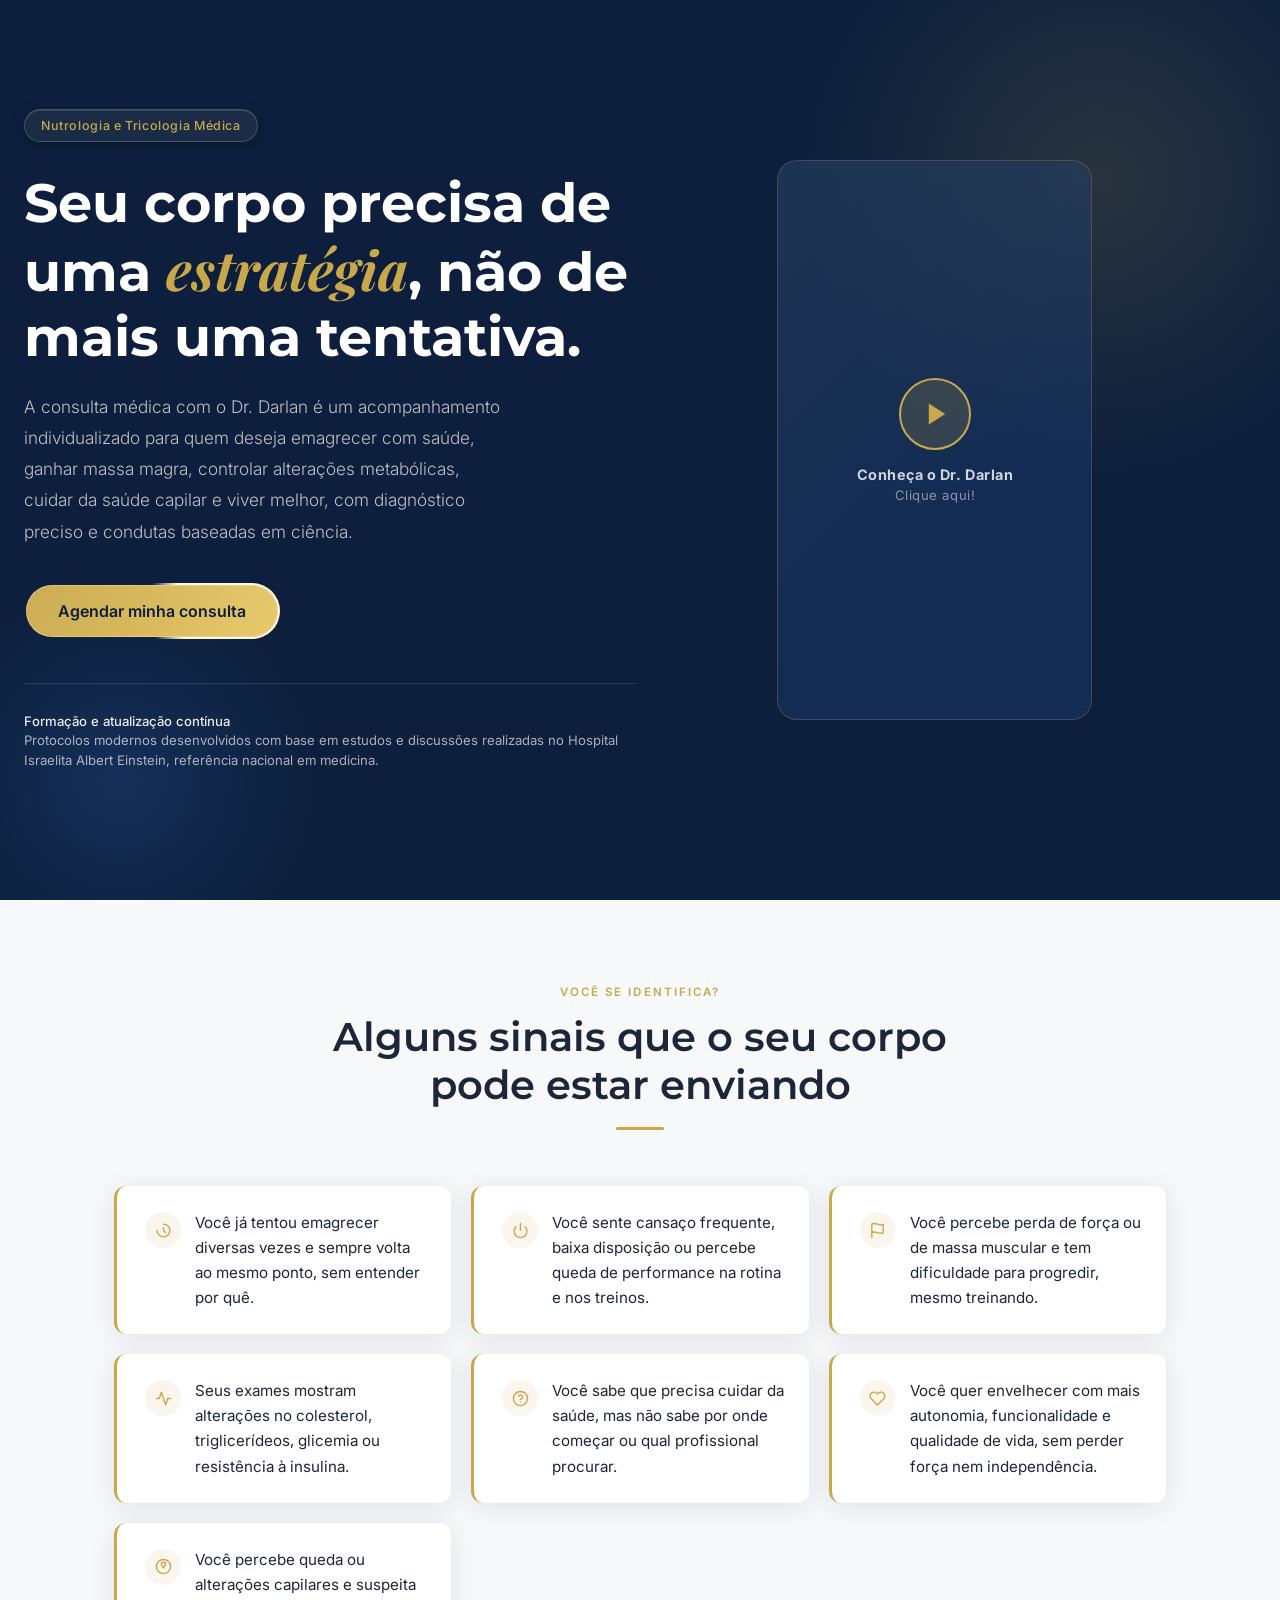
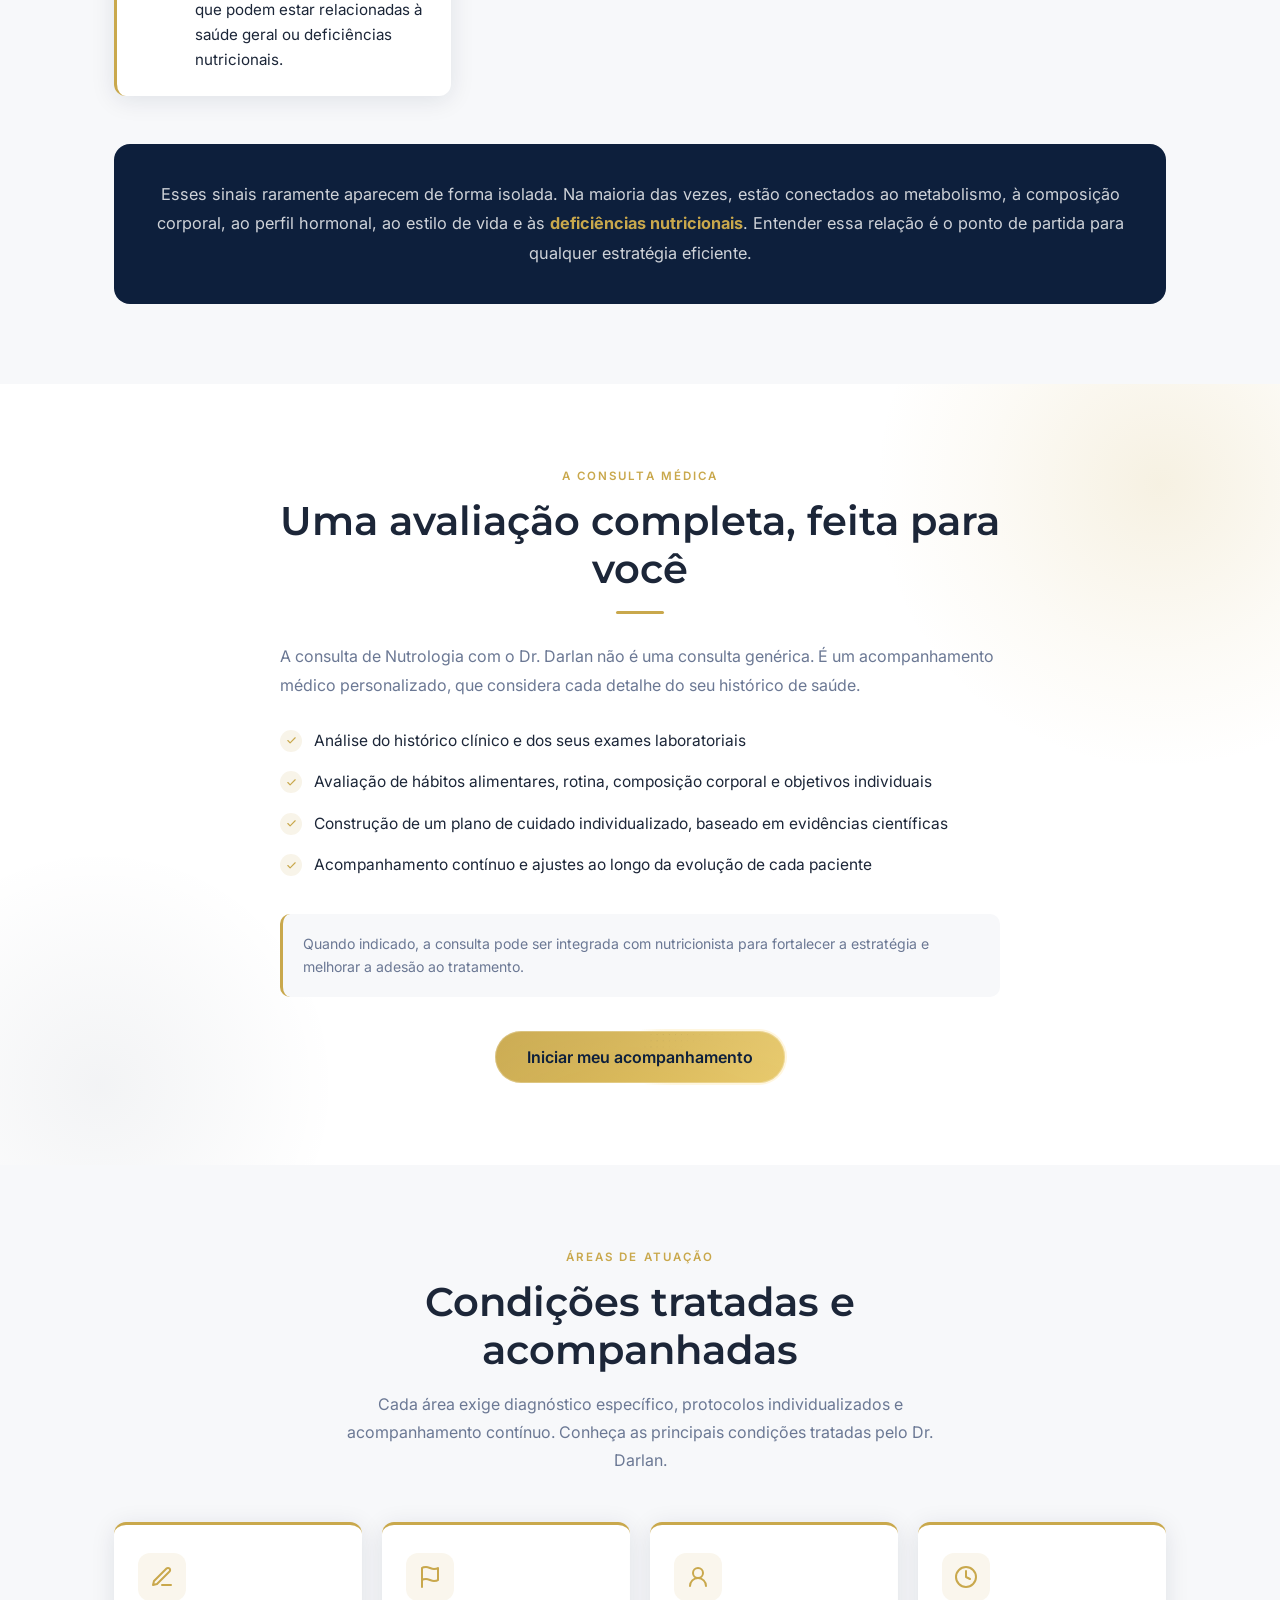
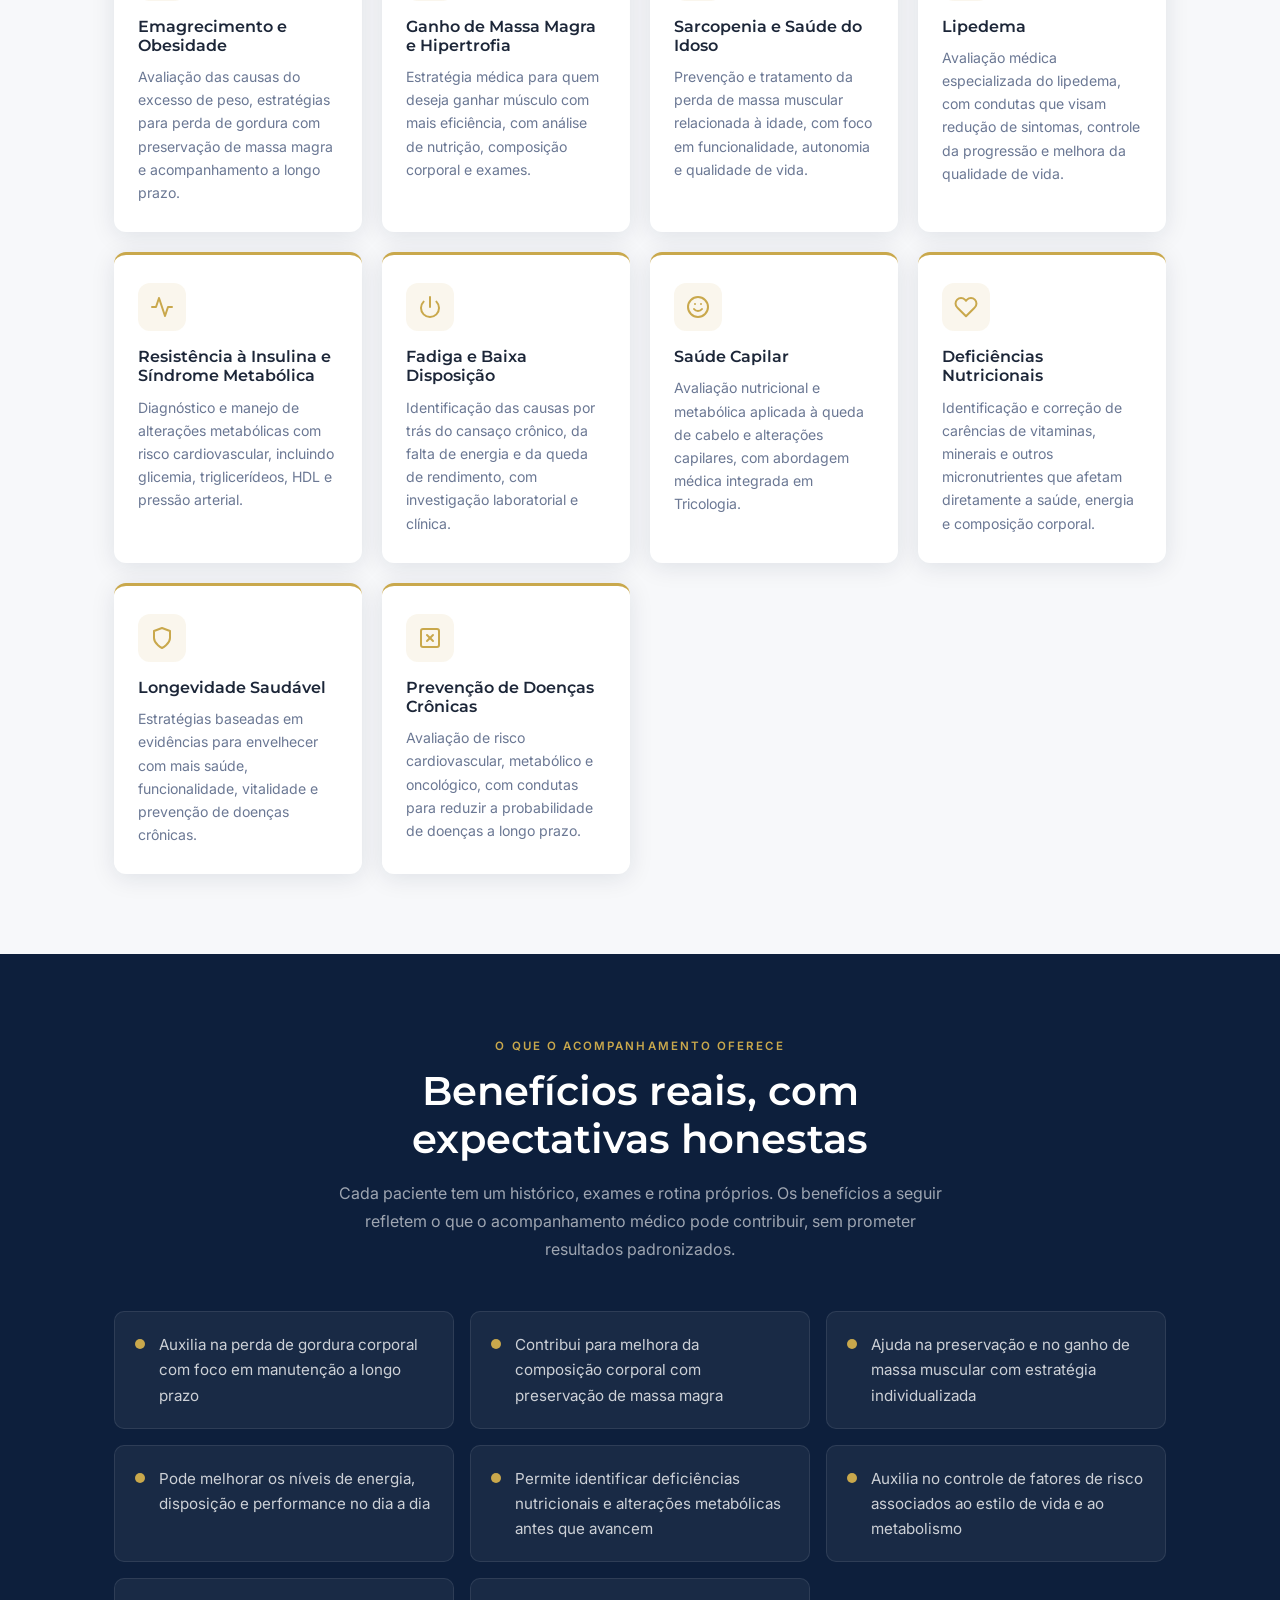
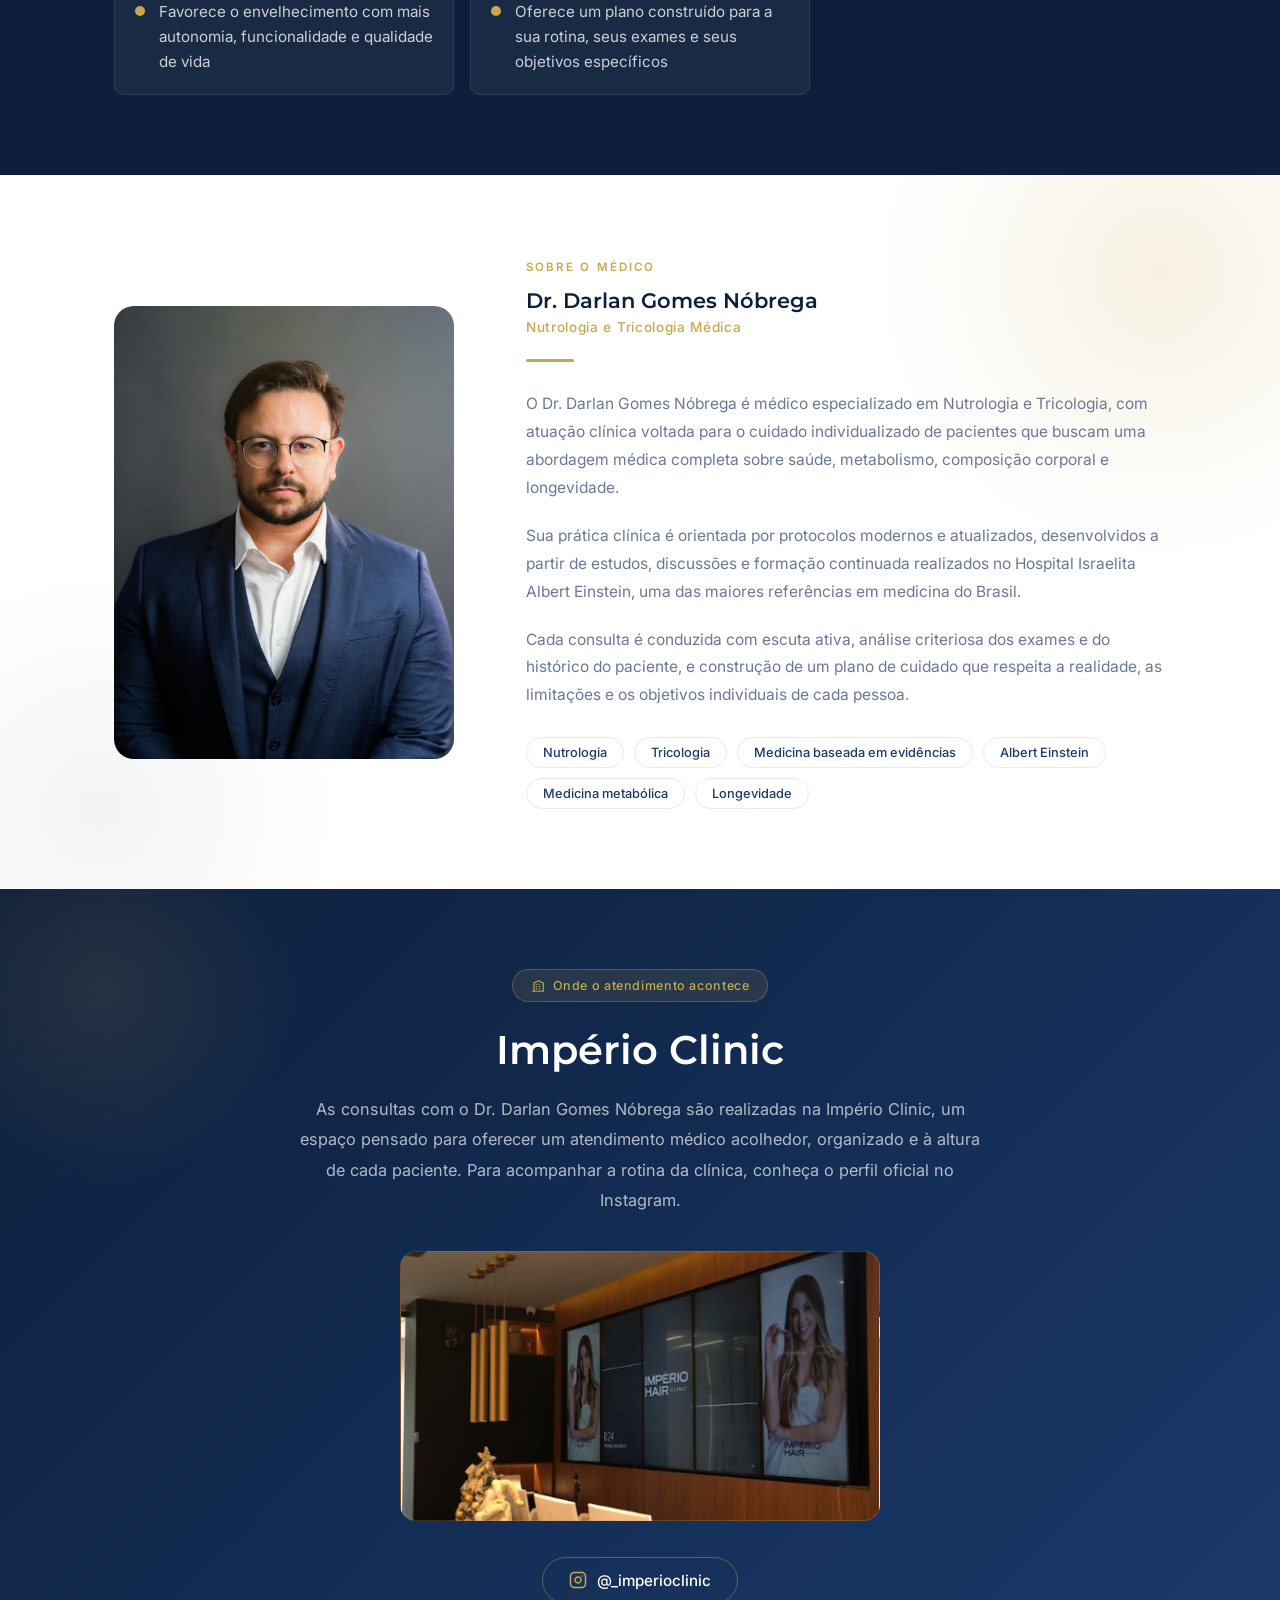
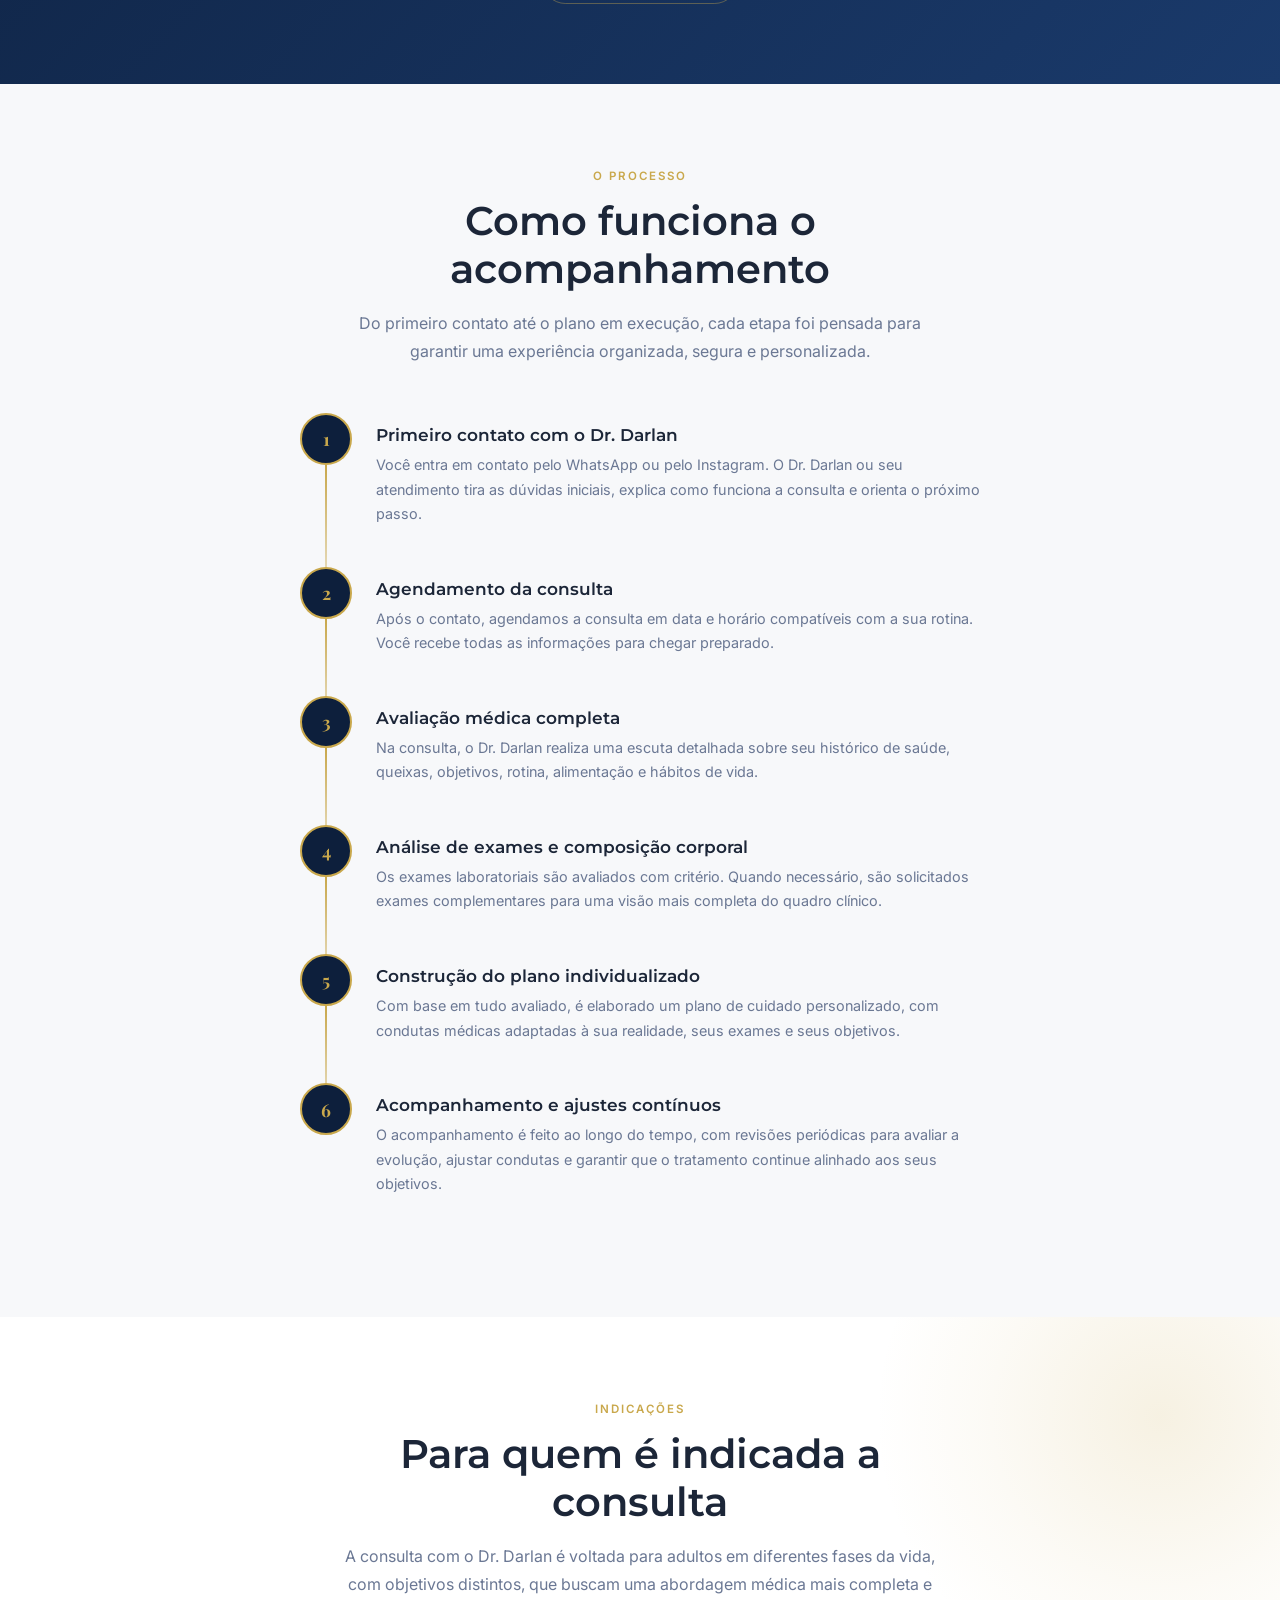
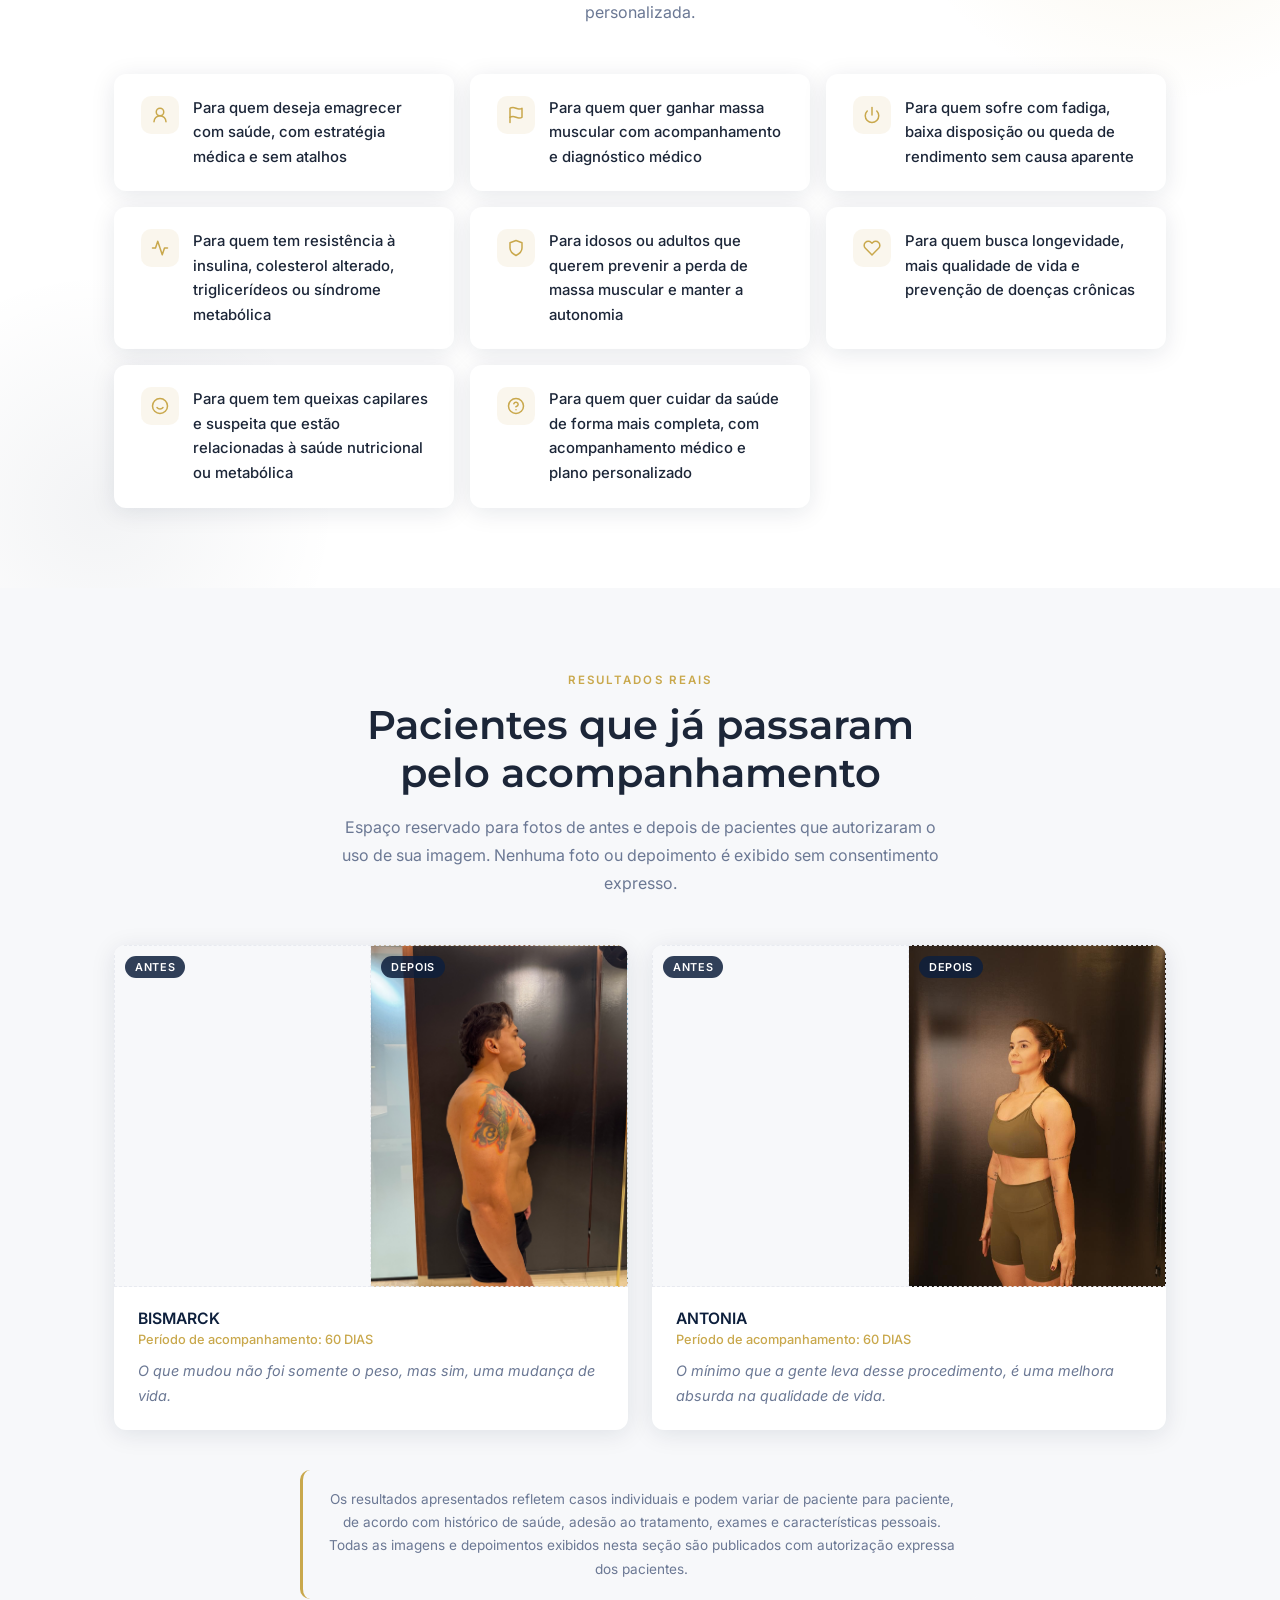
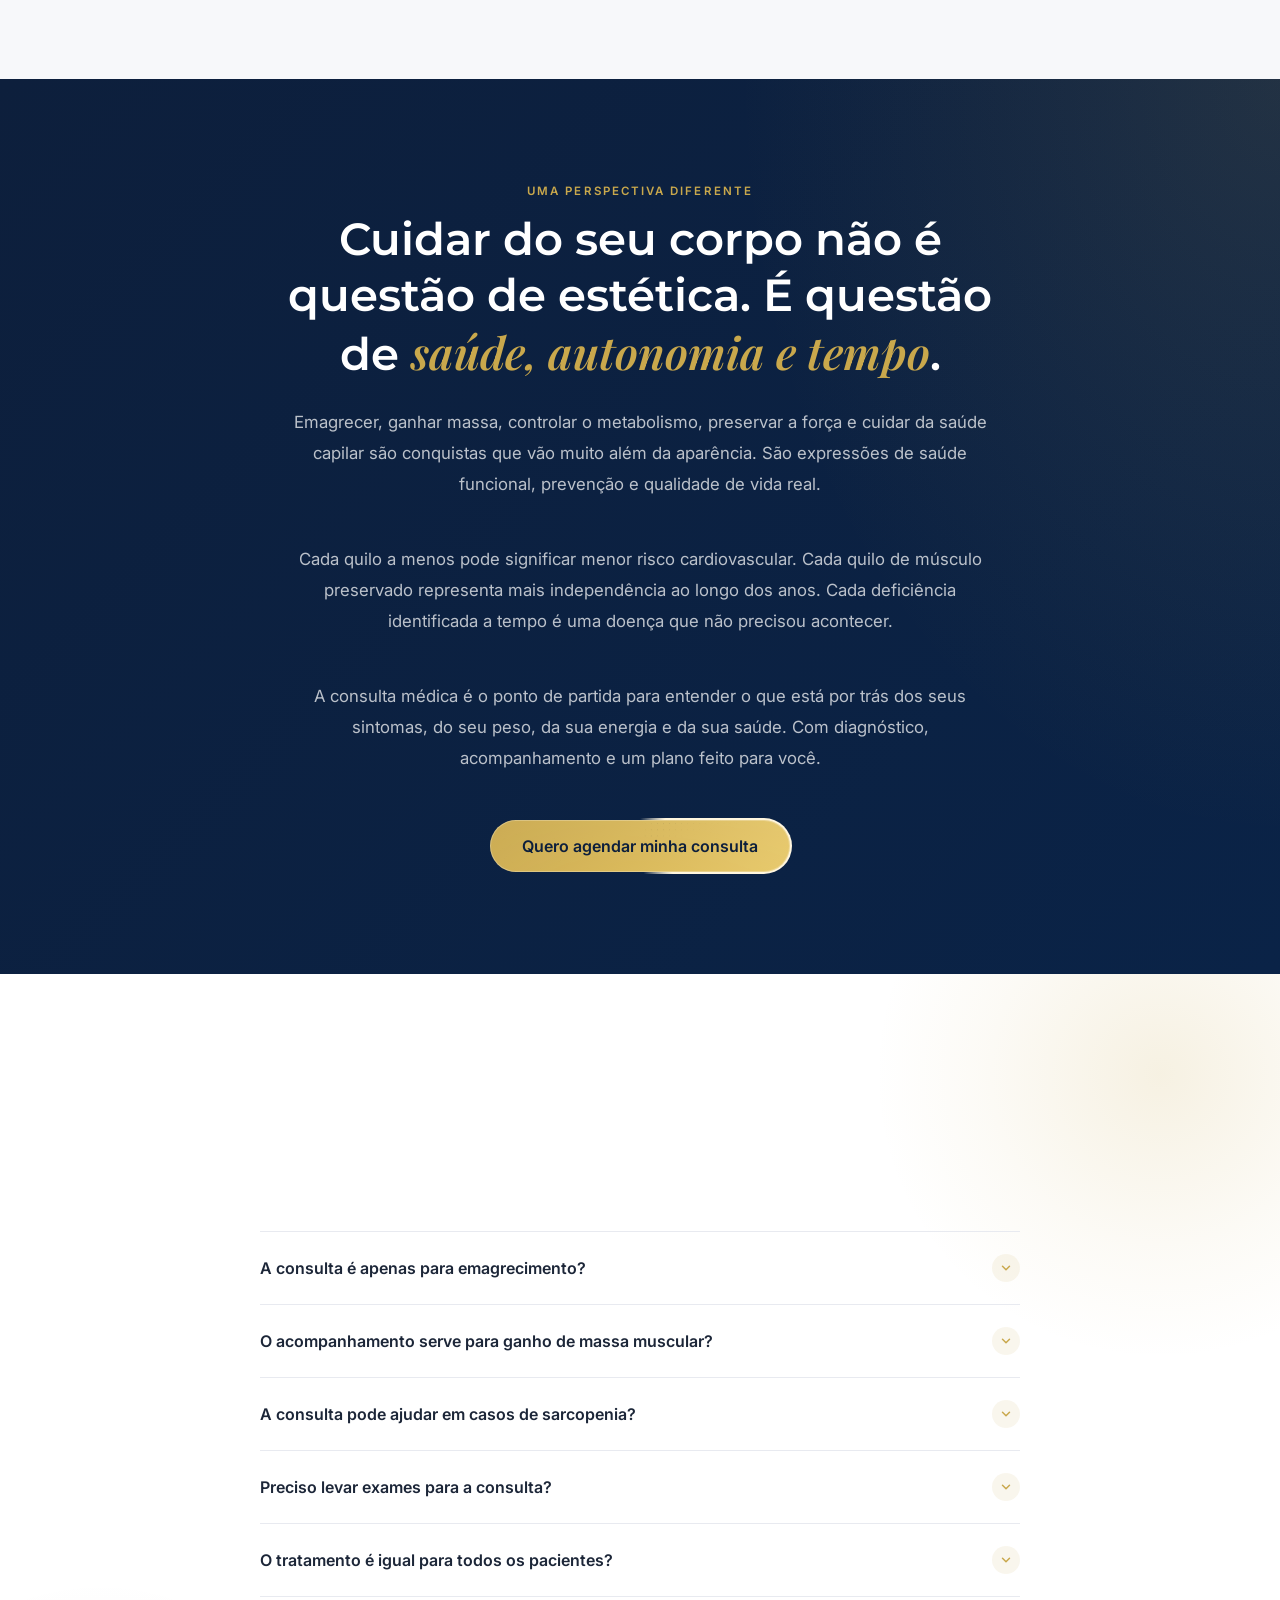
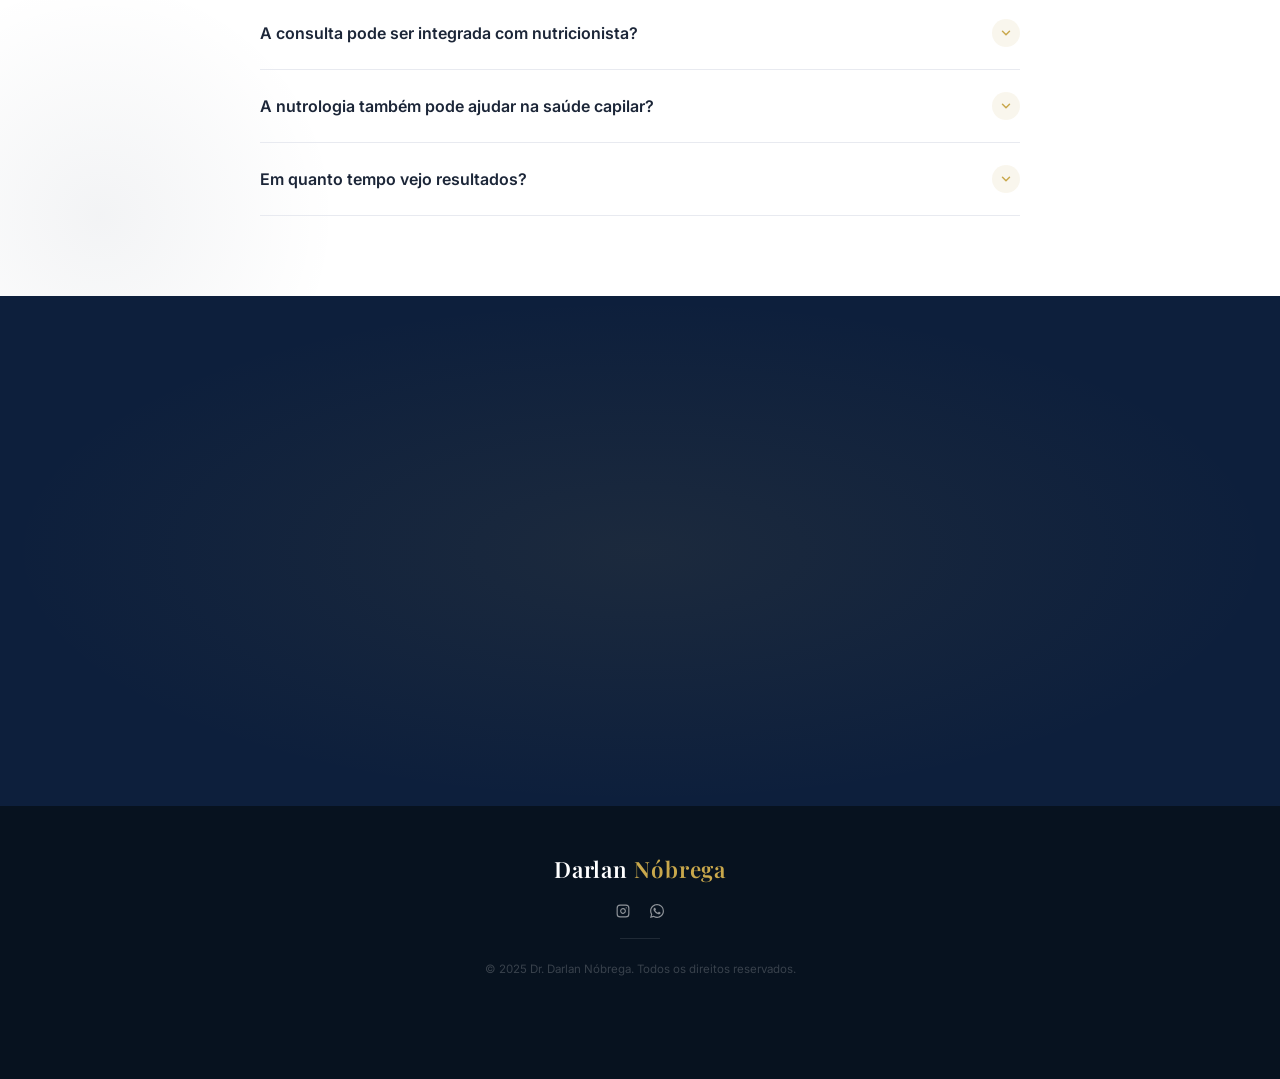
==== commit b4c99ef4: "Add files via upload" ====
--- a/index.html
+++ b/index.html
@@ -1630,7 +1630,7 @@
           </div>
         </div>
         <div class="depoimento-card__body">
-          <div class="depoimento-card__name">BISMARK</div>
+          <div class="depoimento-card__name">BISMARCK</div>
           <div class="depoimento-card__context">Período de acompanhamento: 60 DIAS</div>
           <p class="depoimento-card__quote">O que mudou não foi somente o peso, mas sim, uma mudança de vida.</p>
         </div>
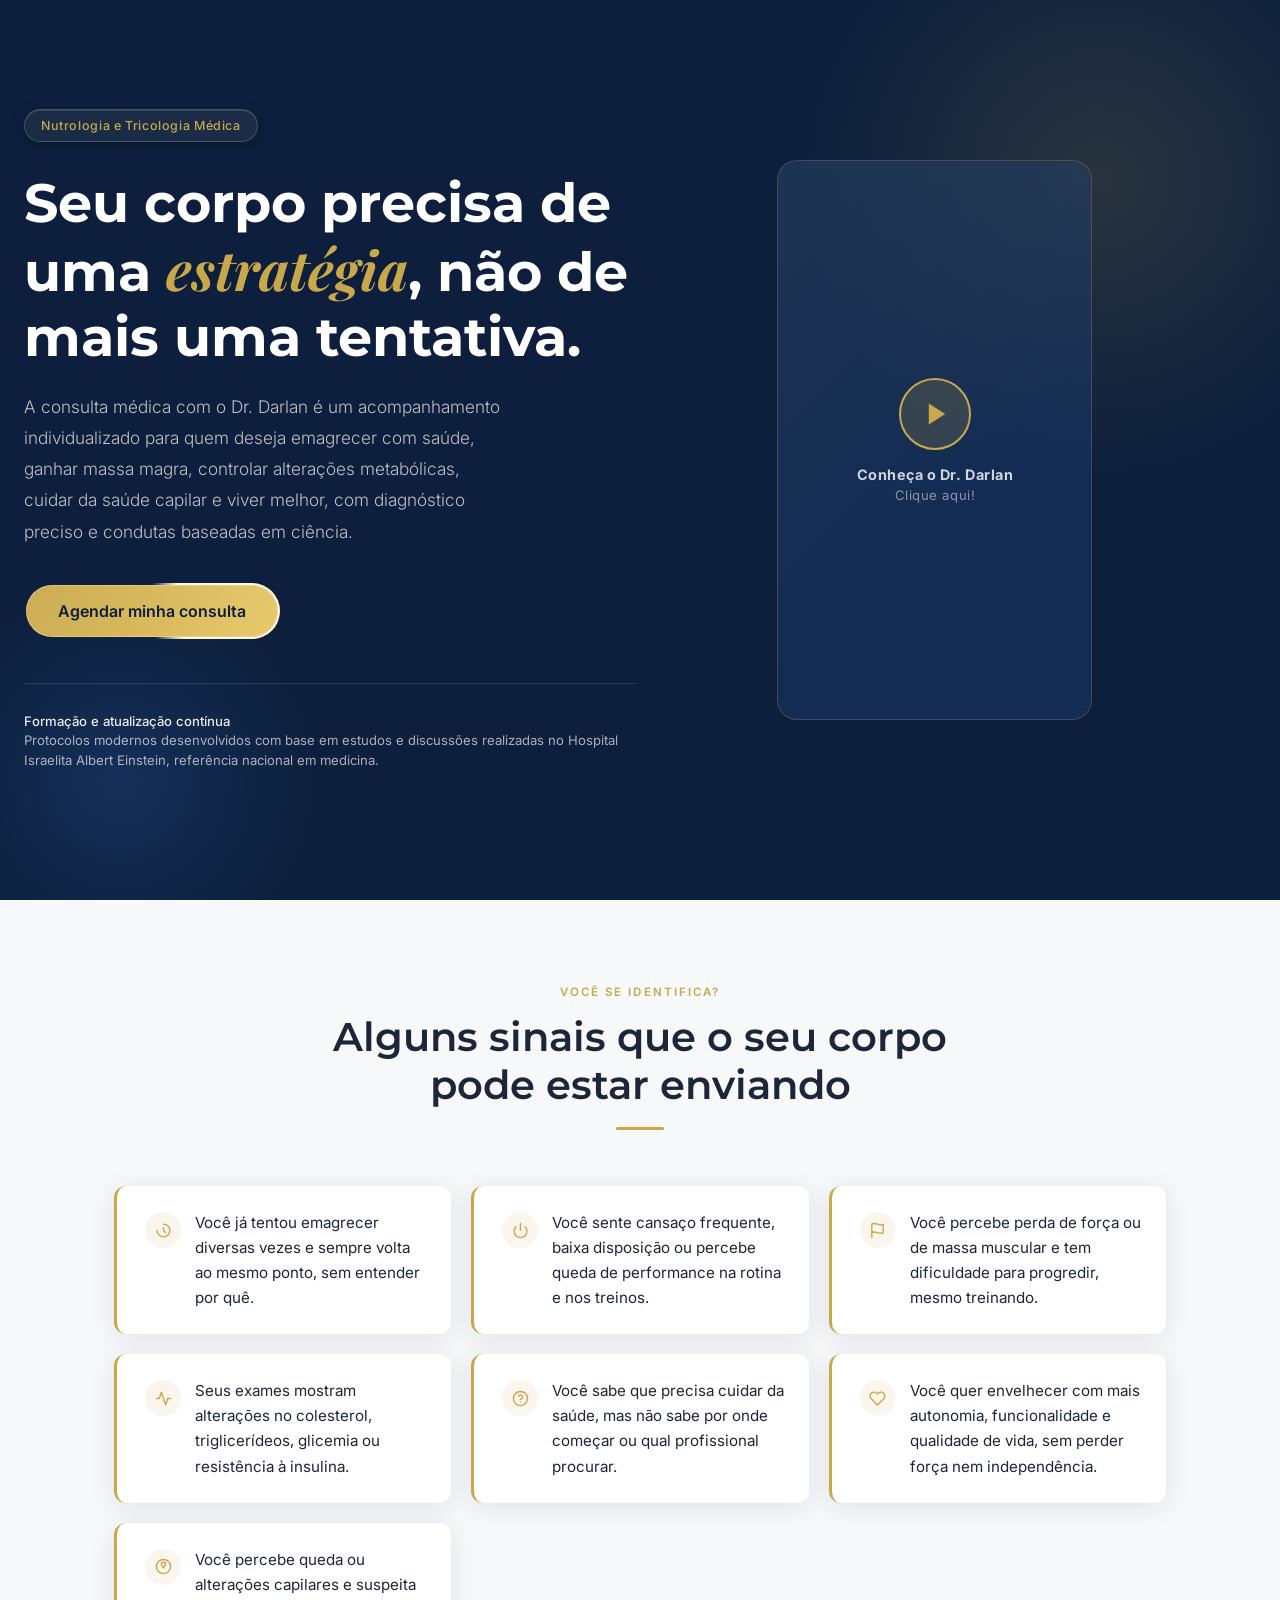
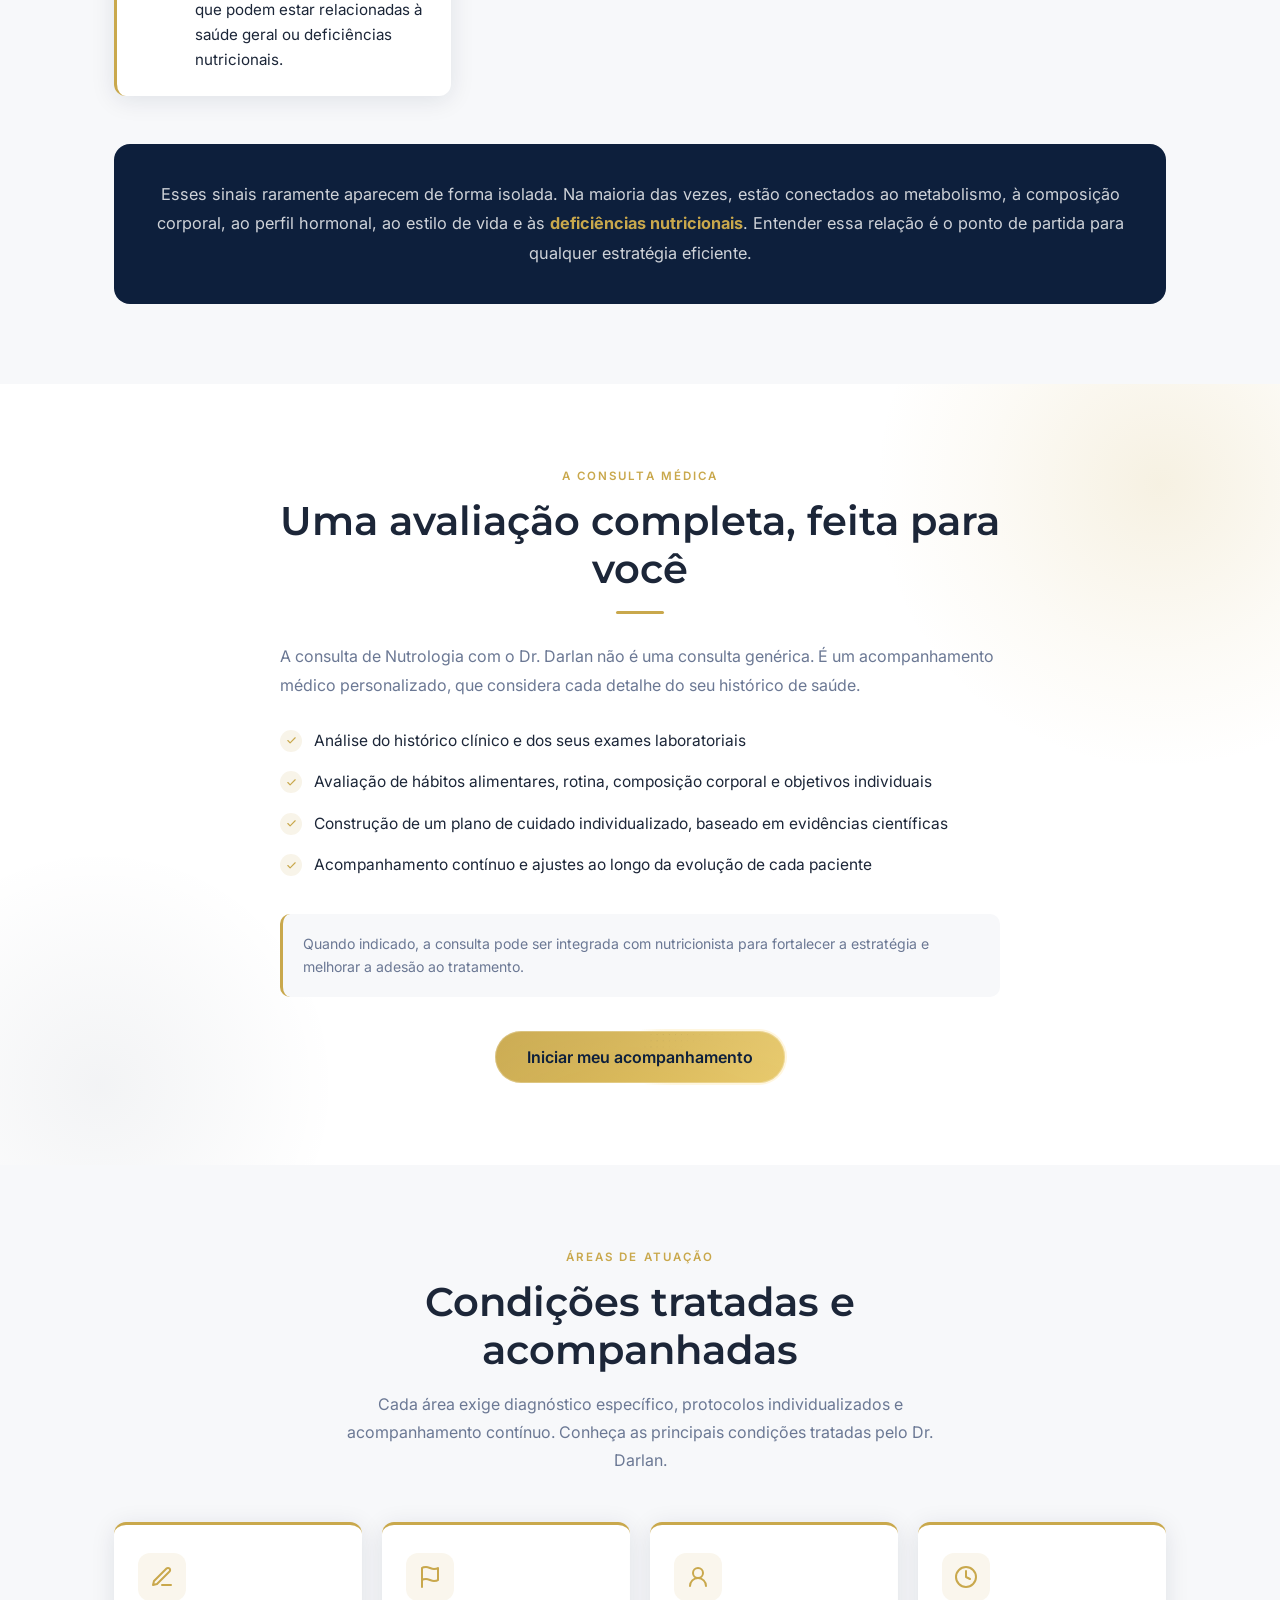
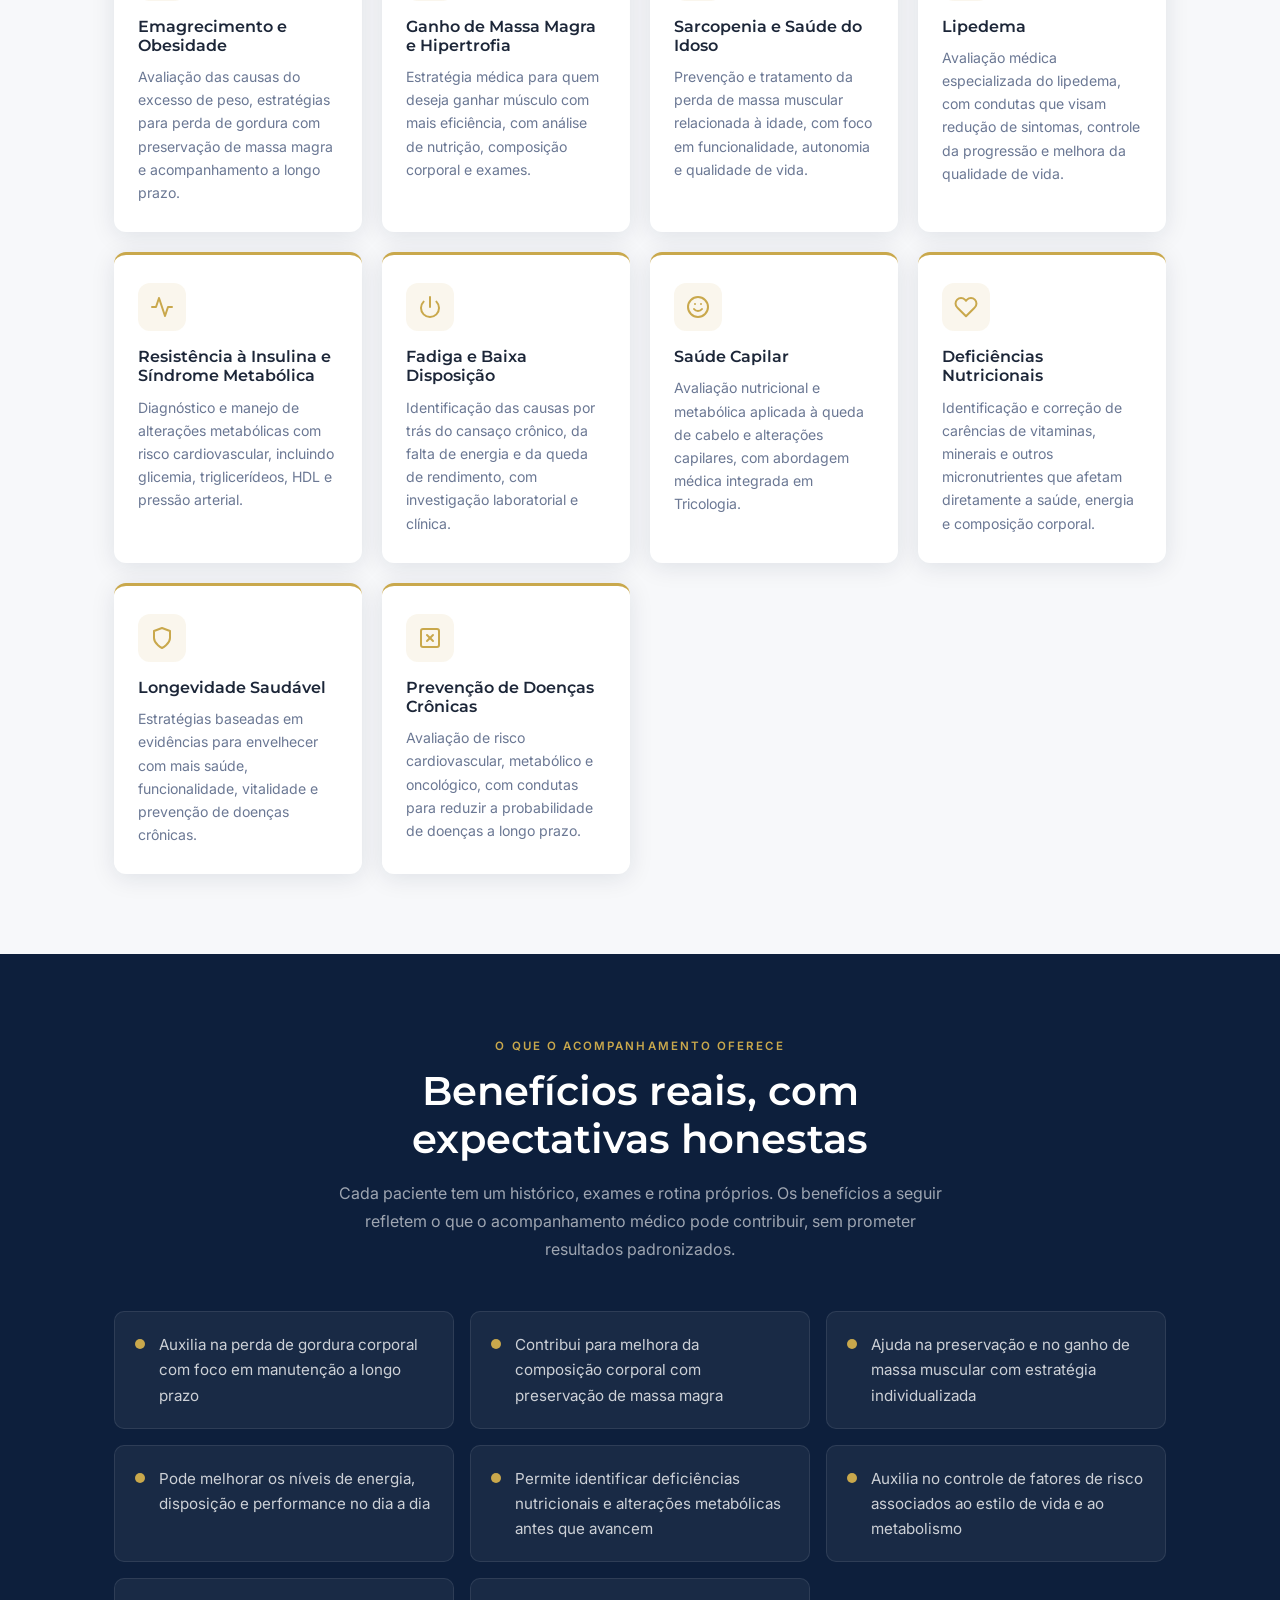
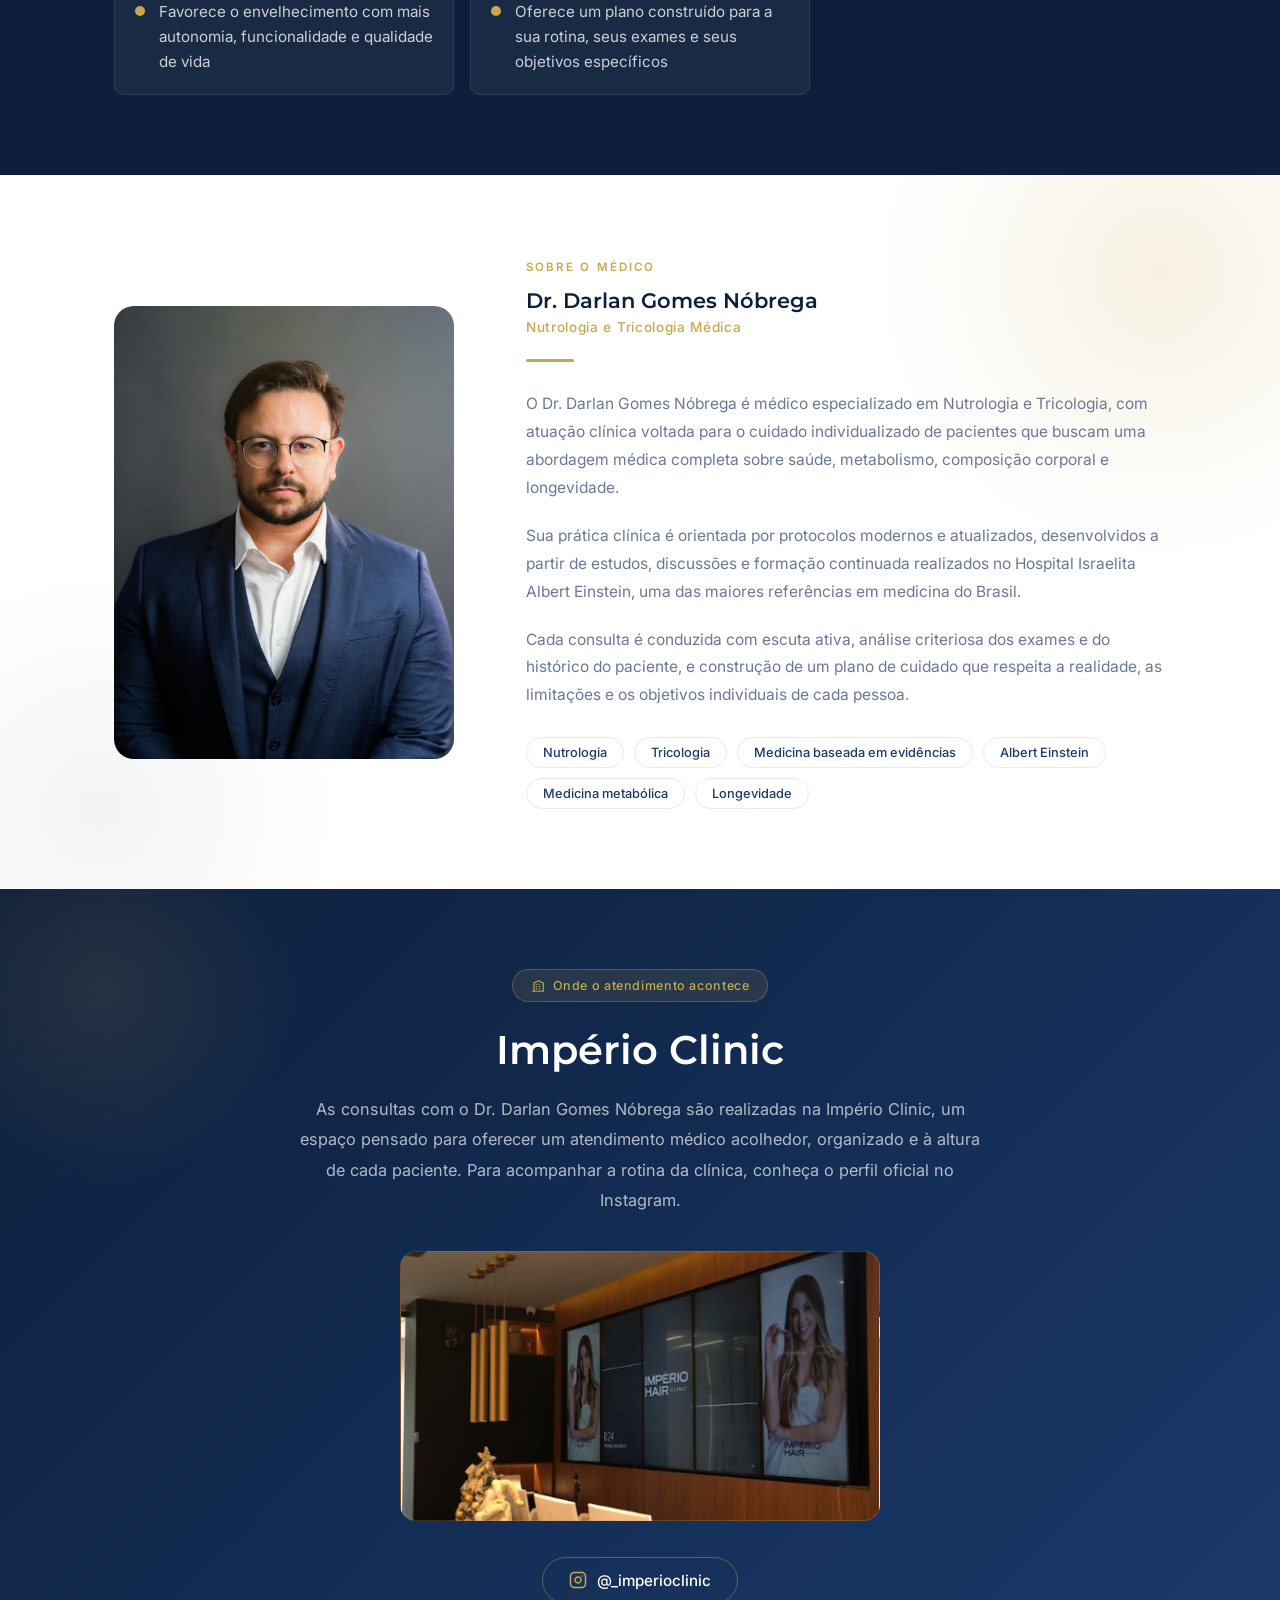
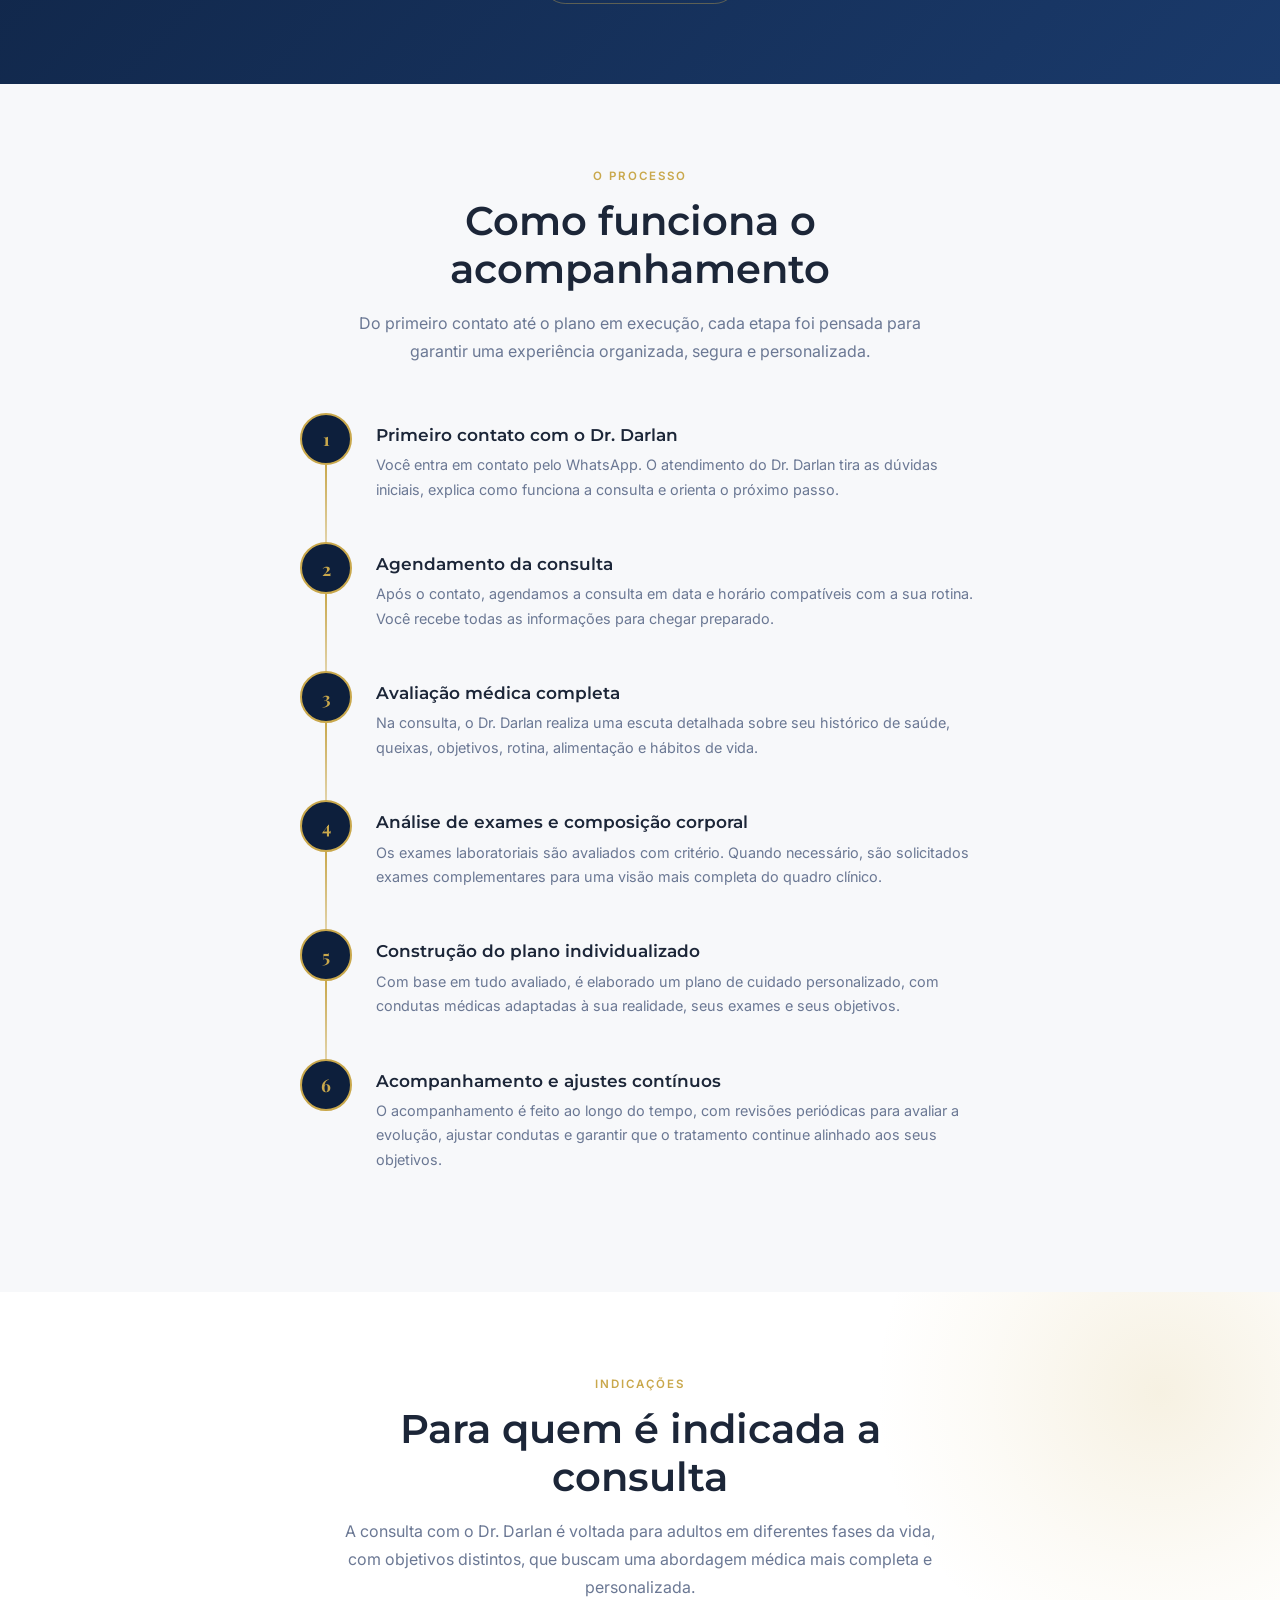
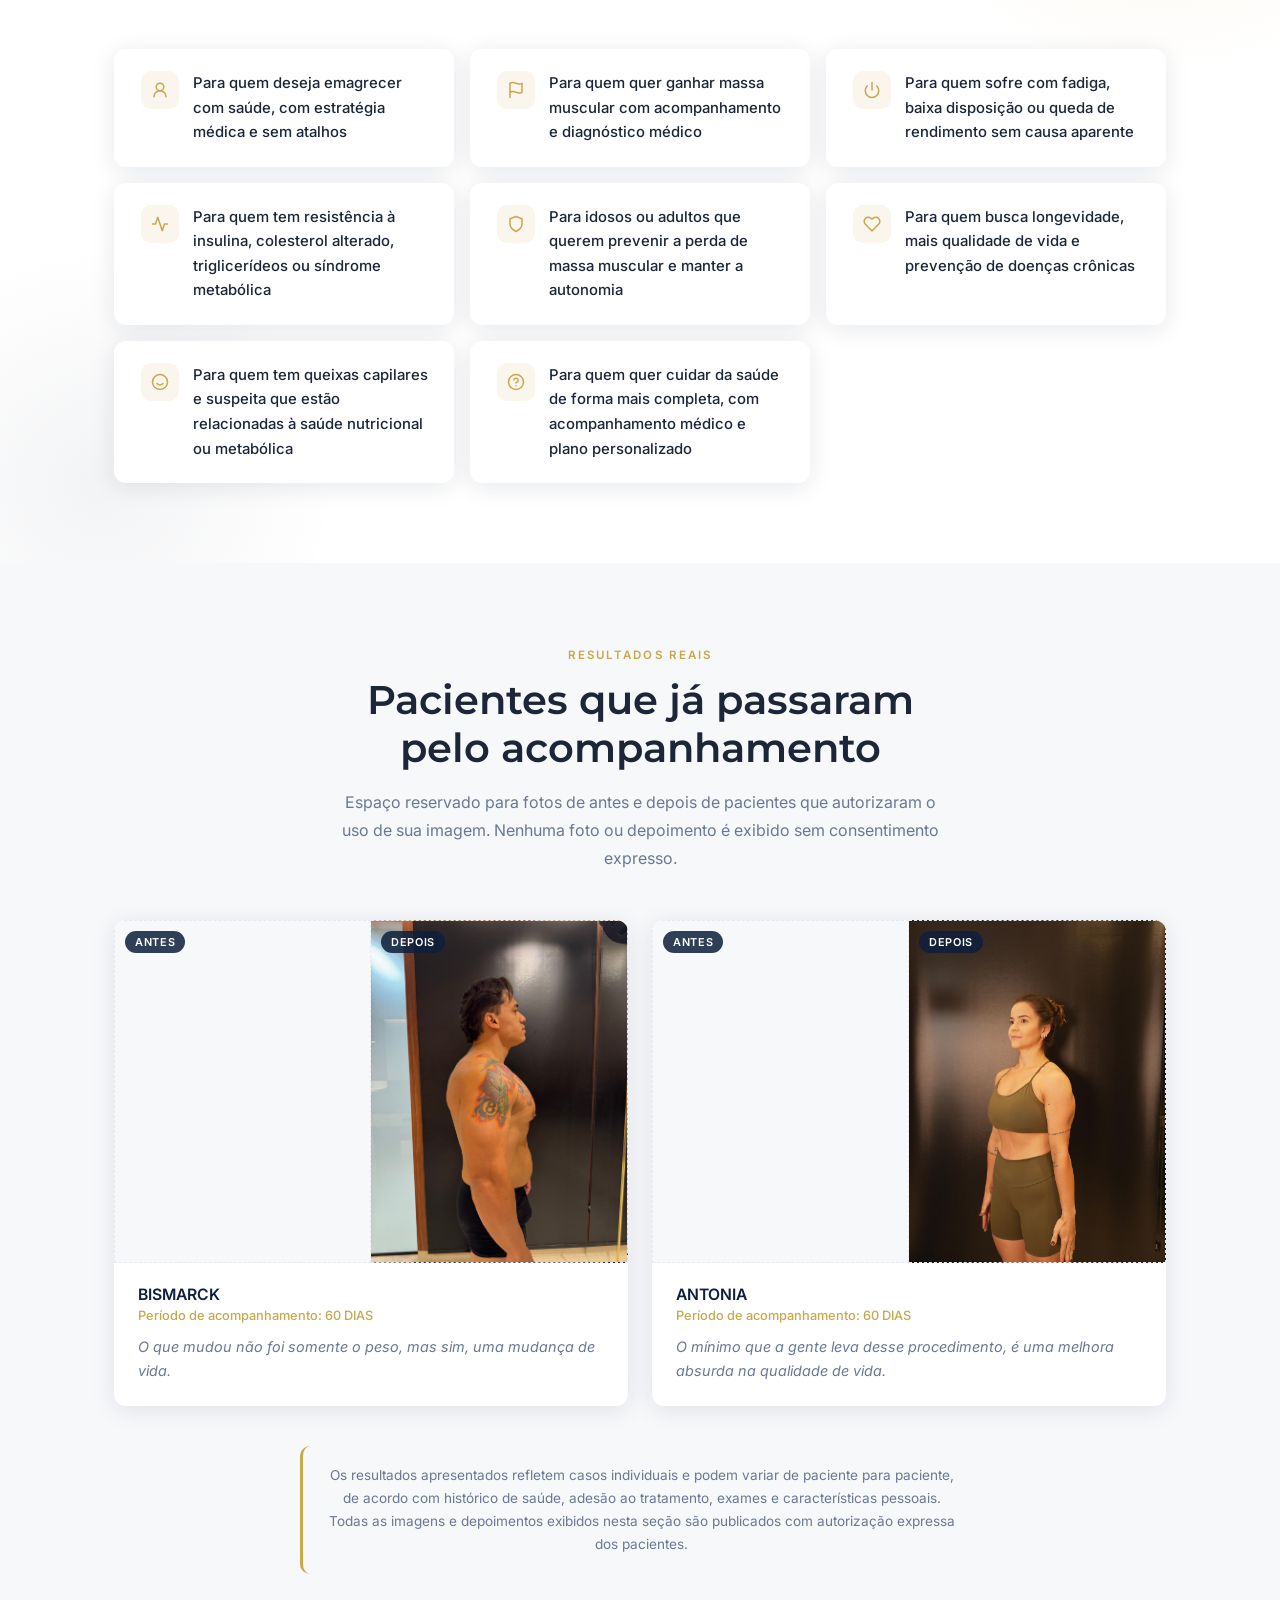
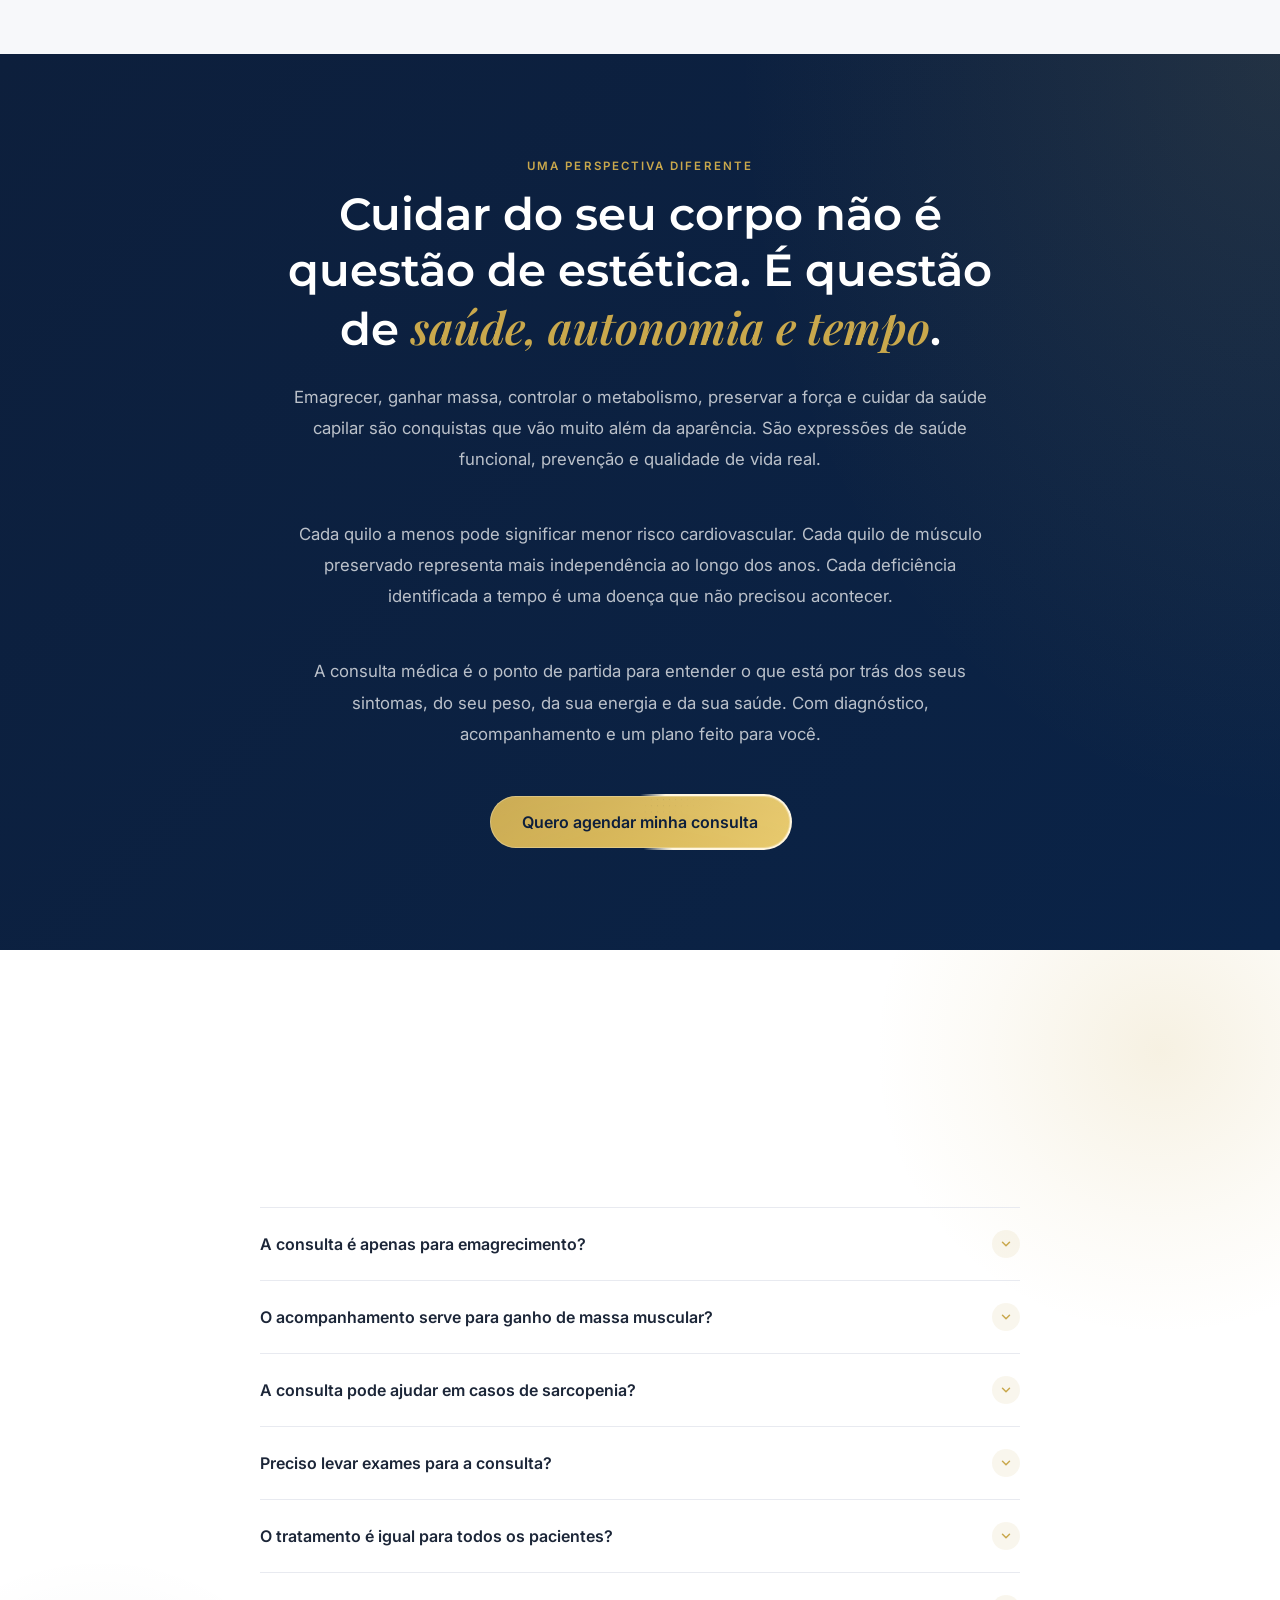
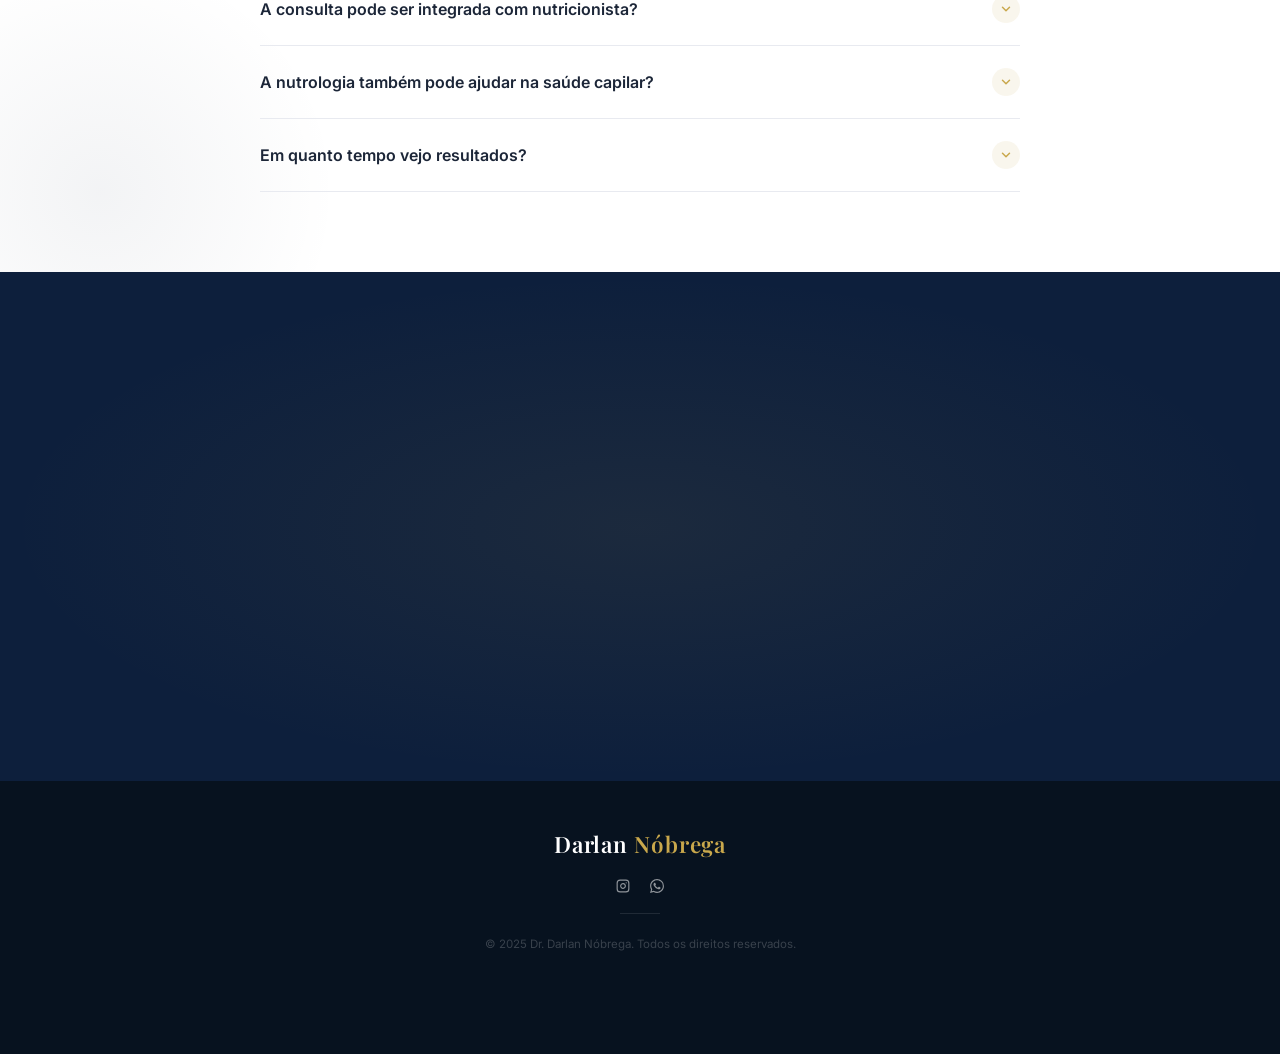
==== commit 0d31394e: "Add files via upload" ====
--- a/index.html
+++ b/index.html
@@ -1484,7 +1484,7 @@
         <div class="step__num">1</div>
         <div class="step__body">
           <h3>Primeiro contato com o Dr. Darlan</h3>
-          <p>Você entra em contato pelo WhatsApp ou pelo Instagram. O Dr. Darlan ou seu atendimento tira as dúvidas iniciais, explica como funciona a consulta e orienta o próximo passo.</p>
+          <p>Você entra em contato pelo WhatsApp. O atendimento do Dr. Darlan tira as dúvidas iniciais, explica como funciona a consulta e orienta o próximo passo.</p>
         </div>
       </div>
 
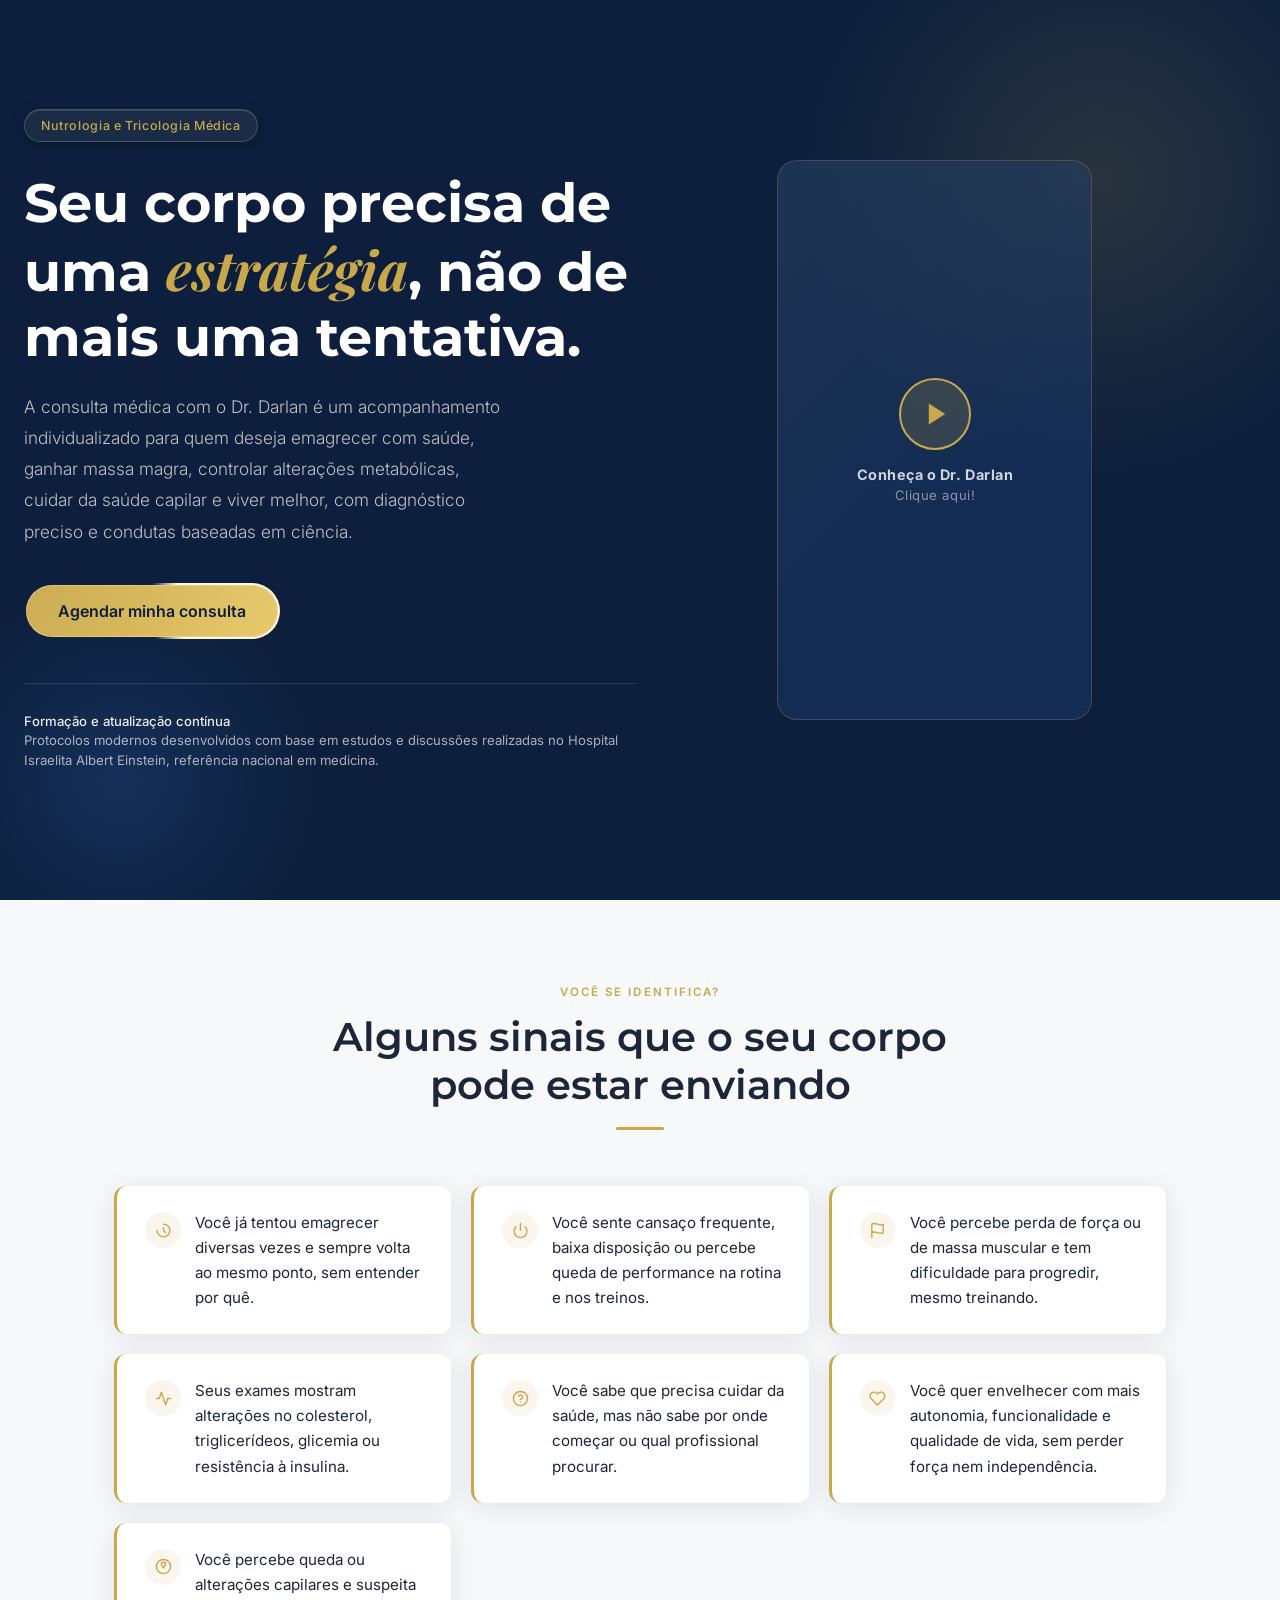
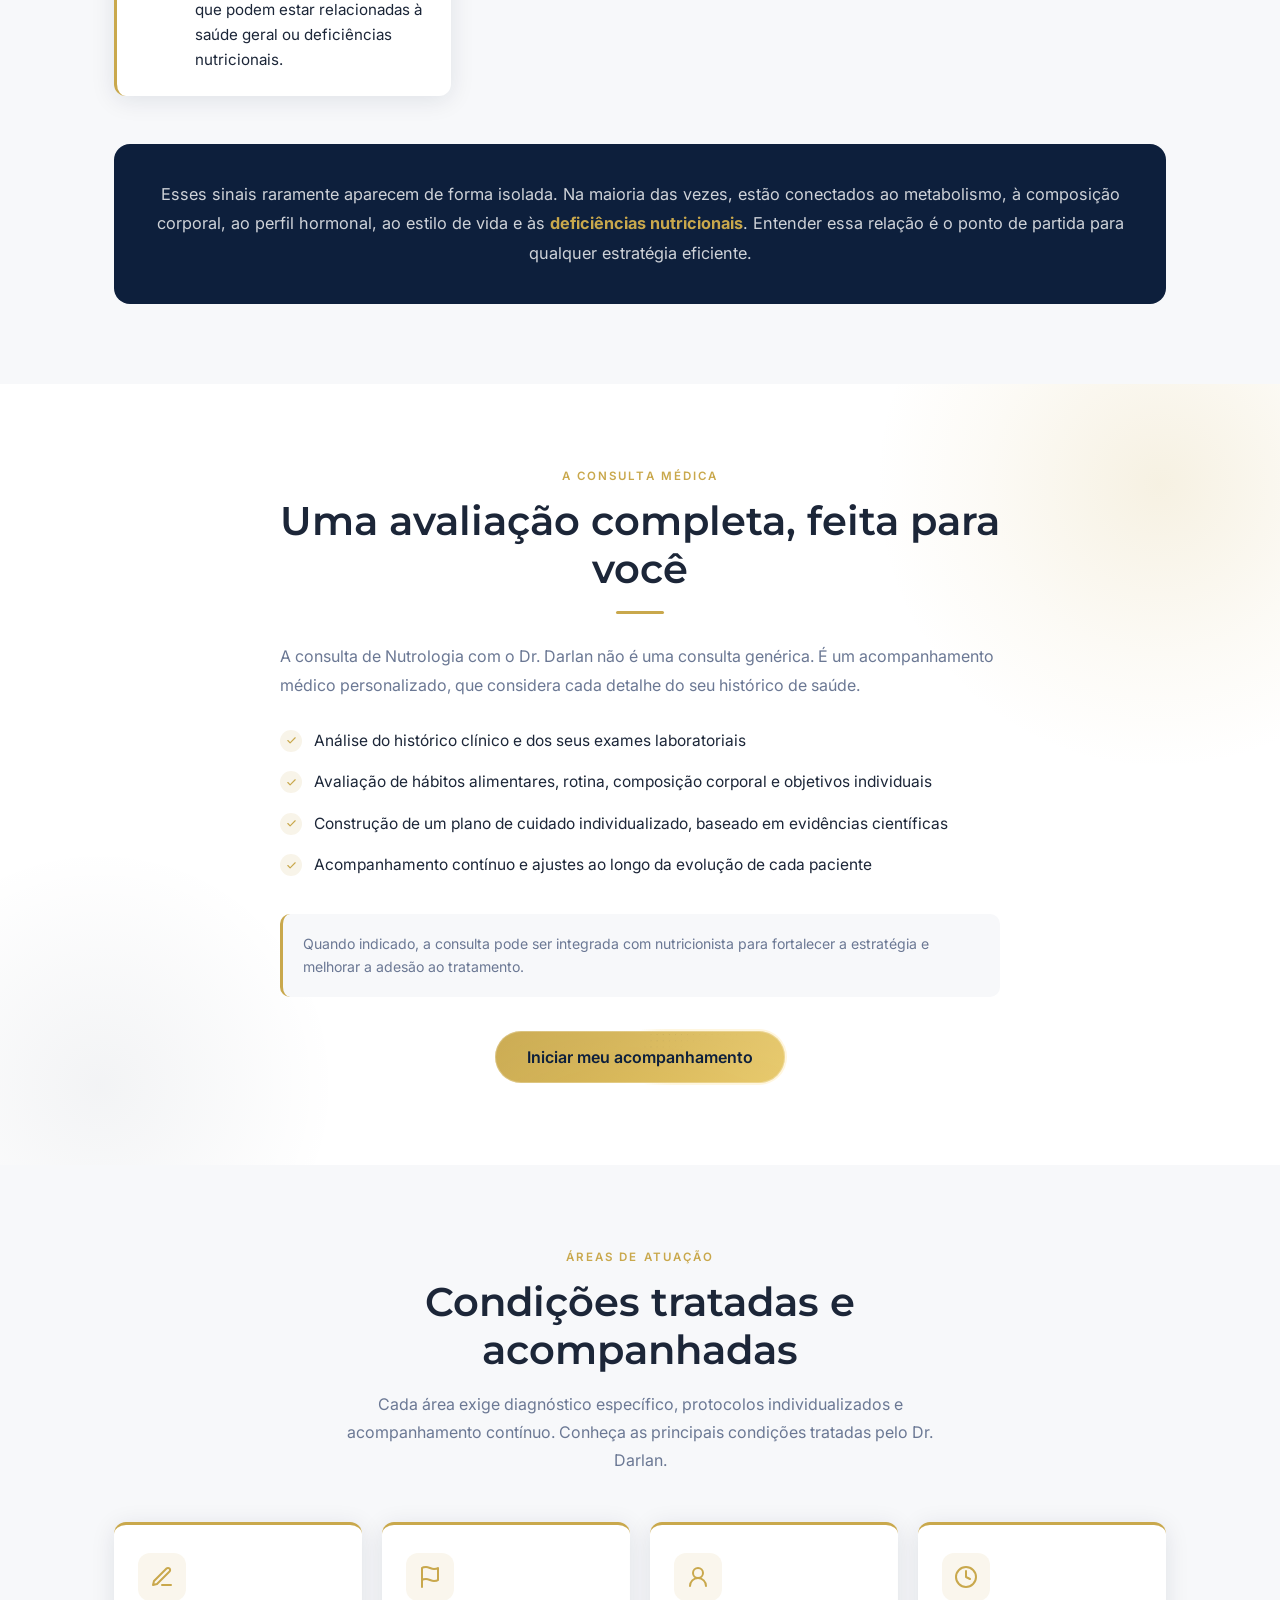
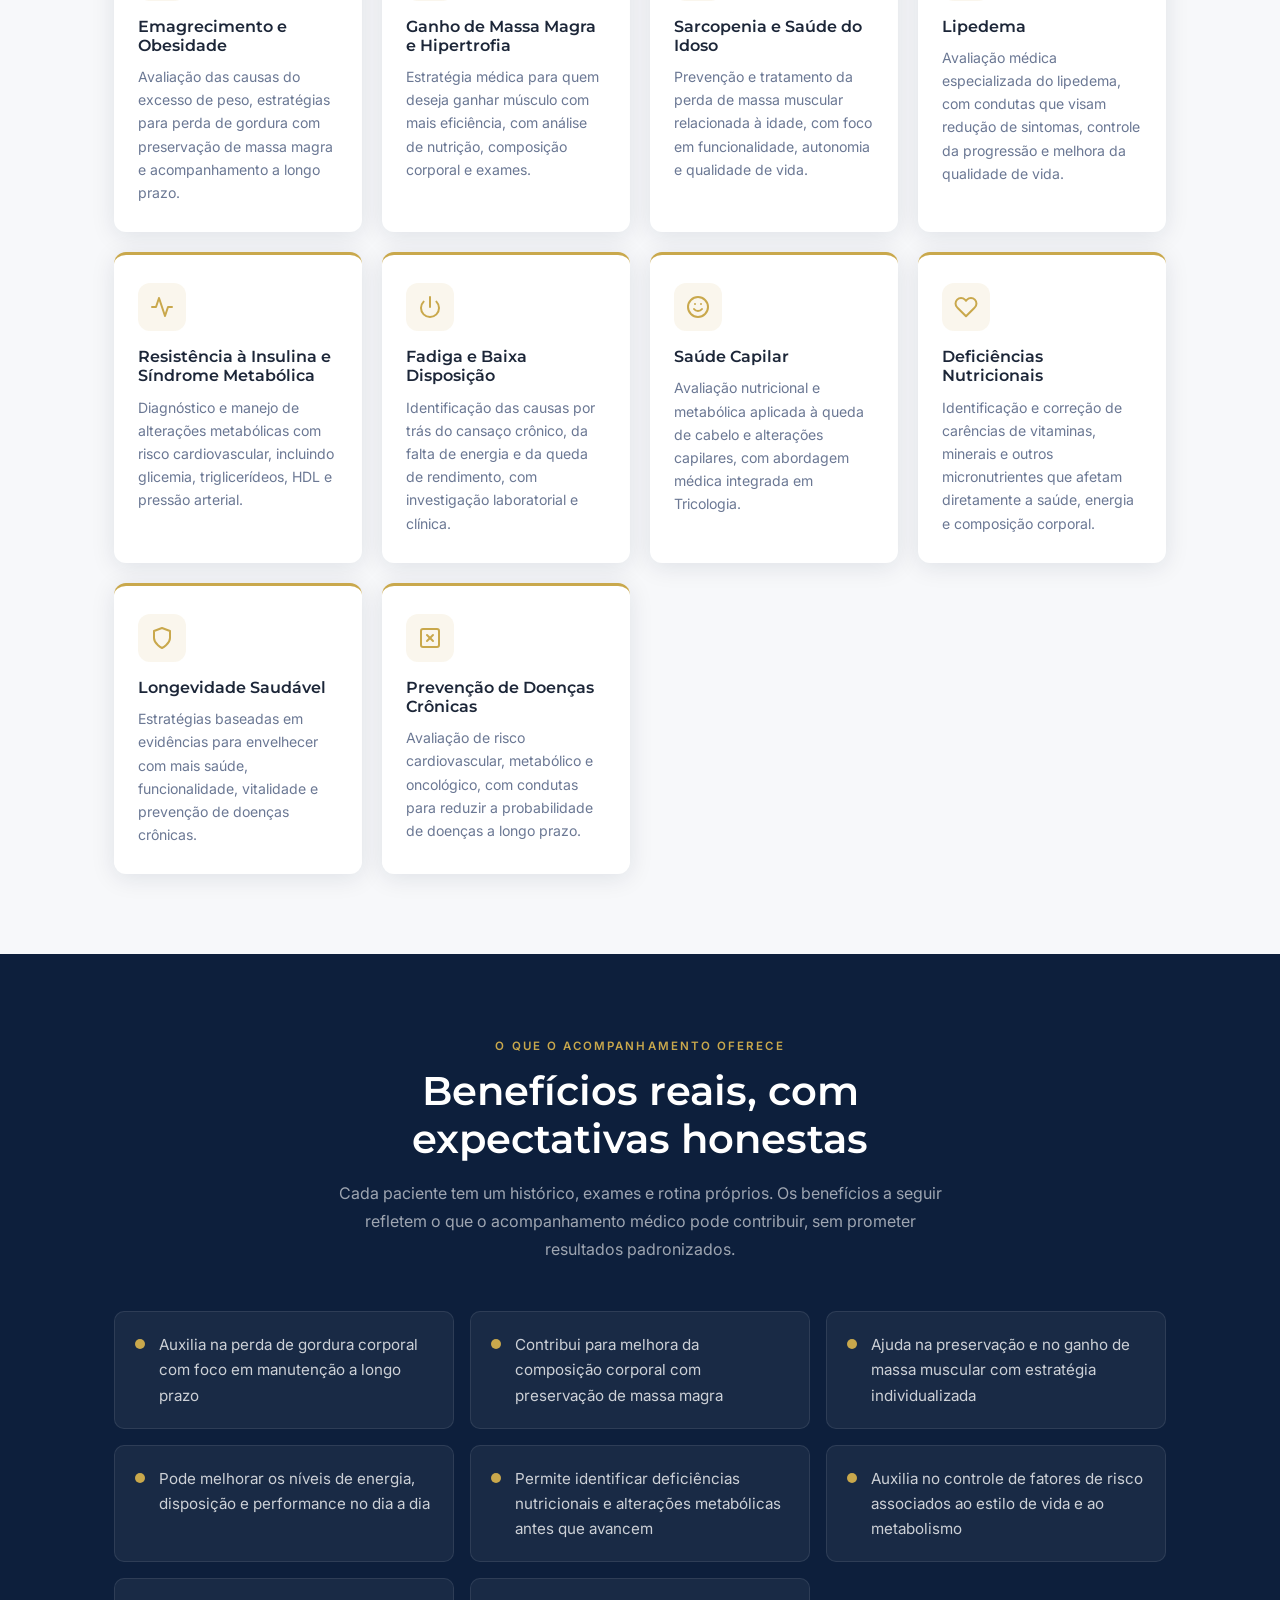
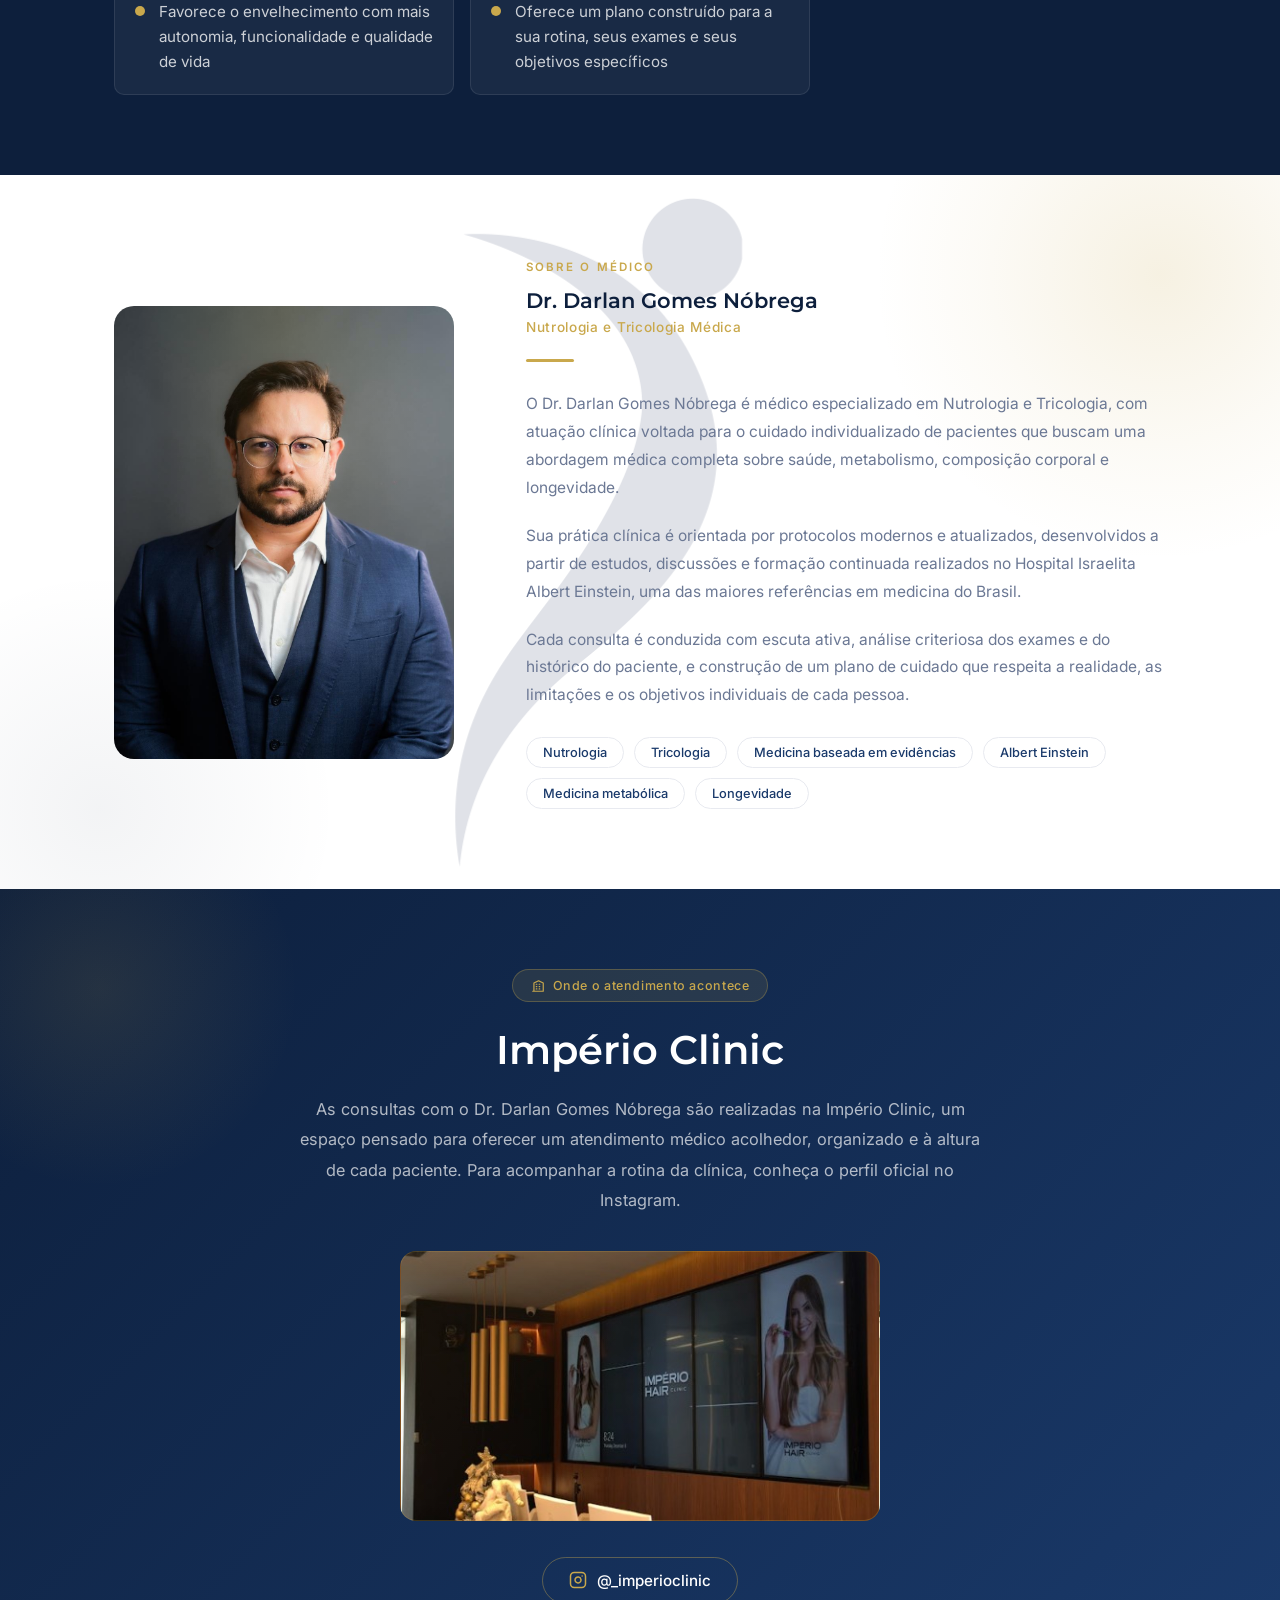
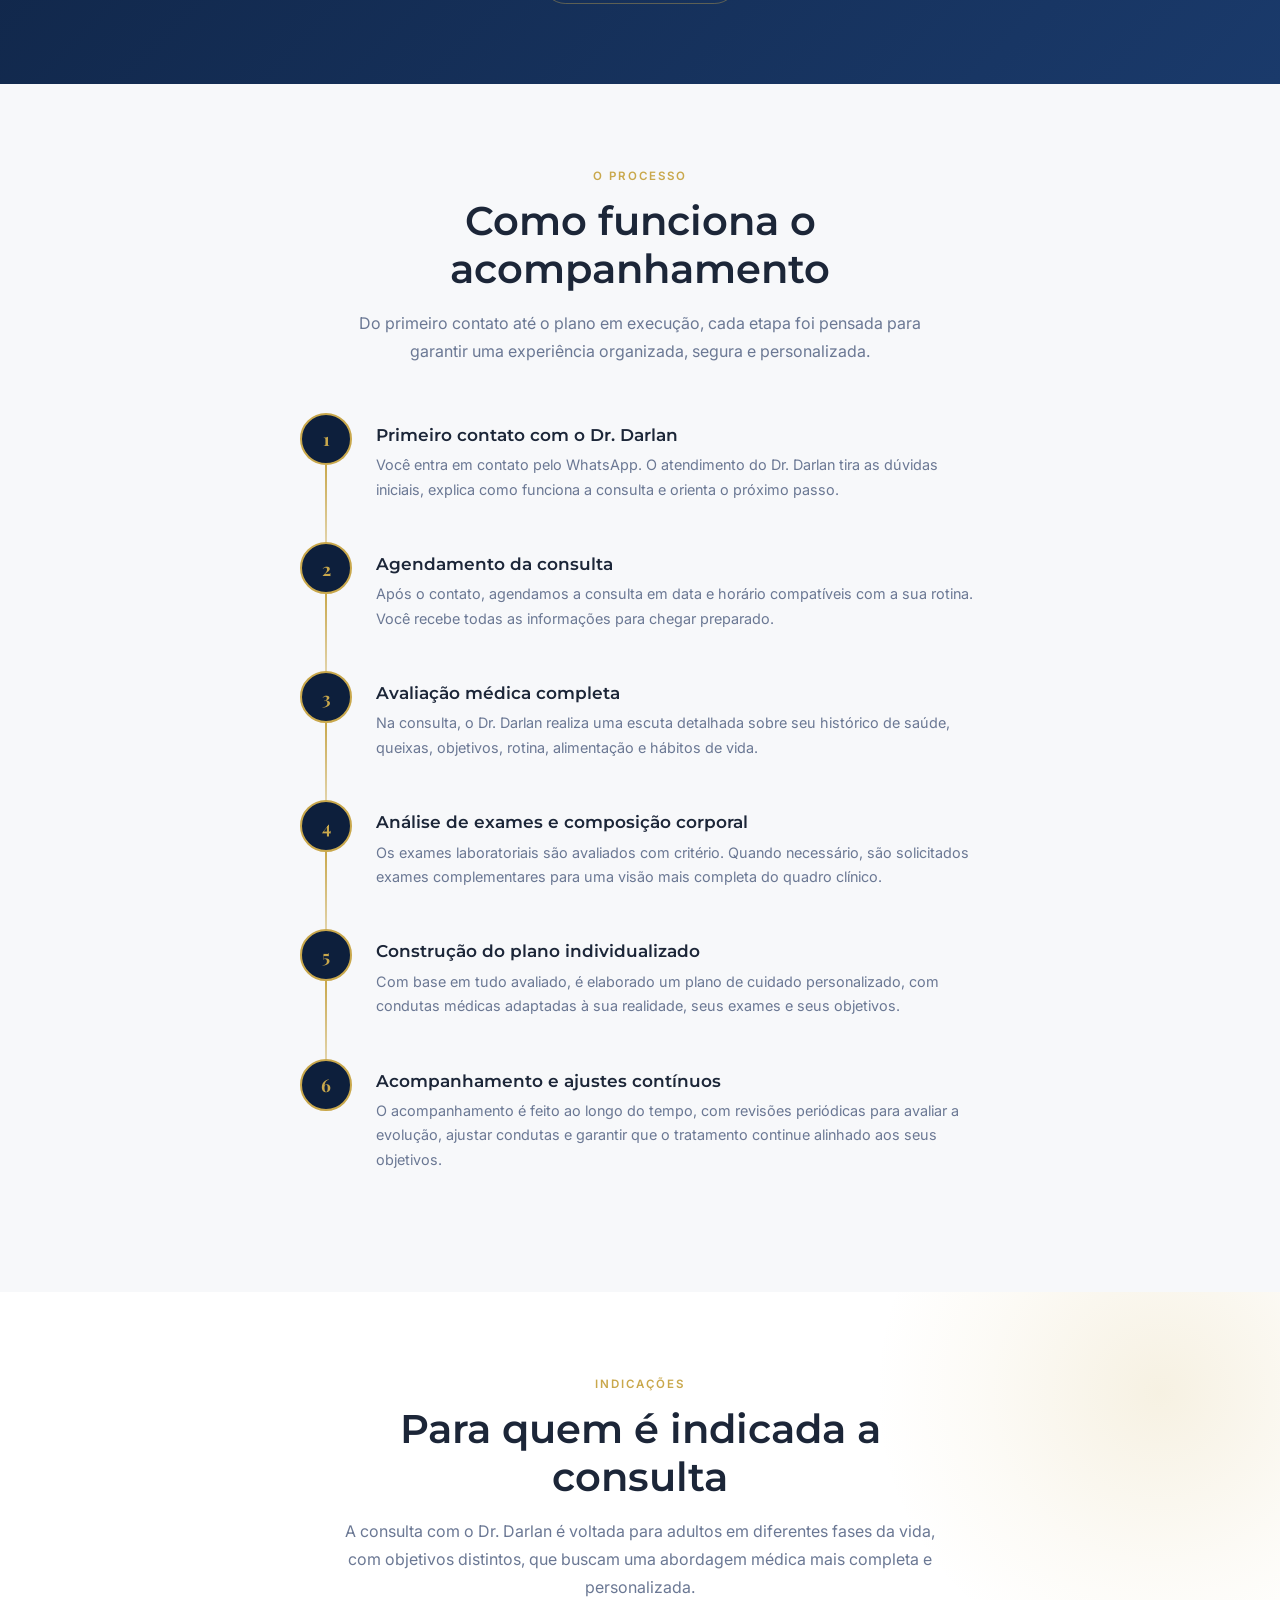
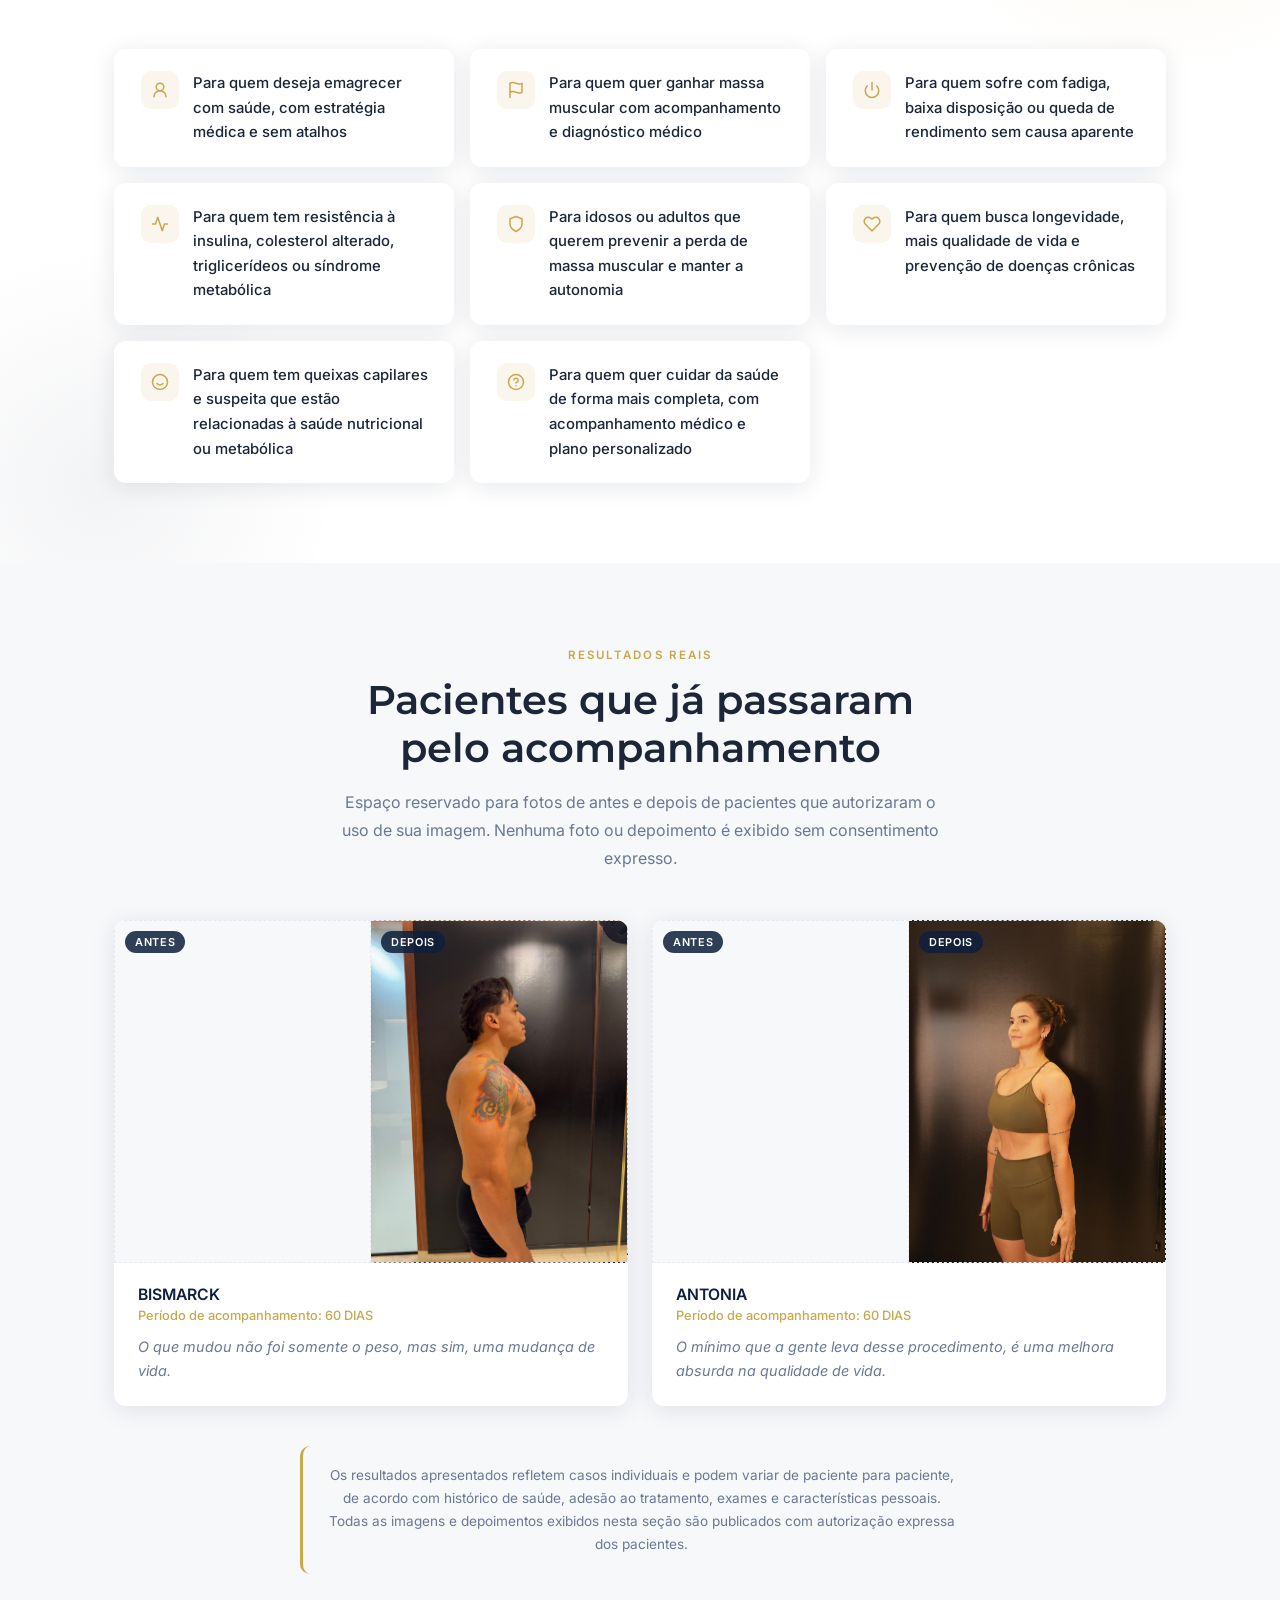
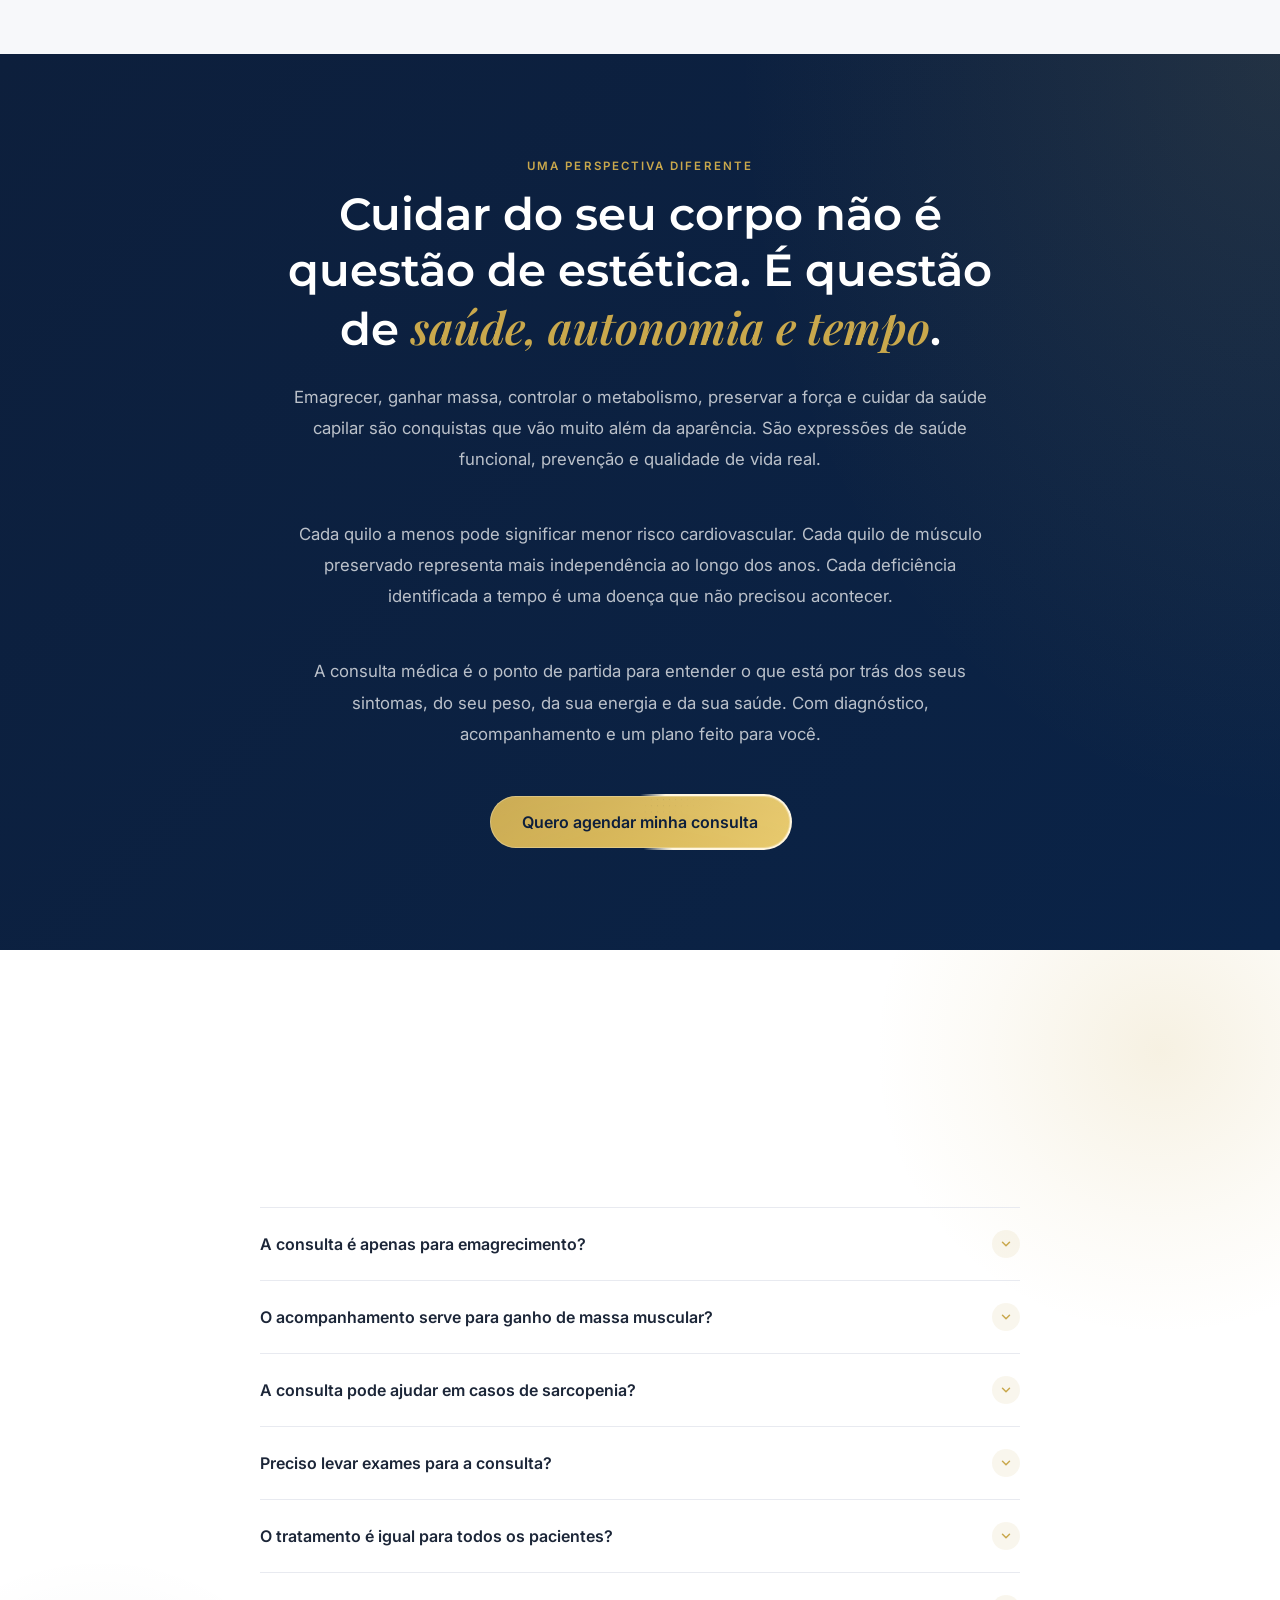
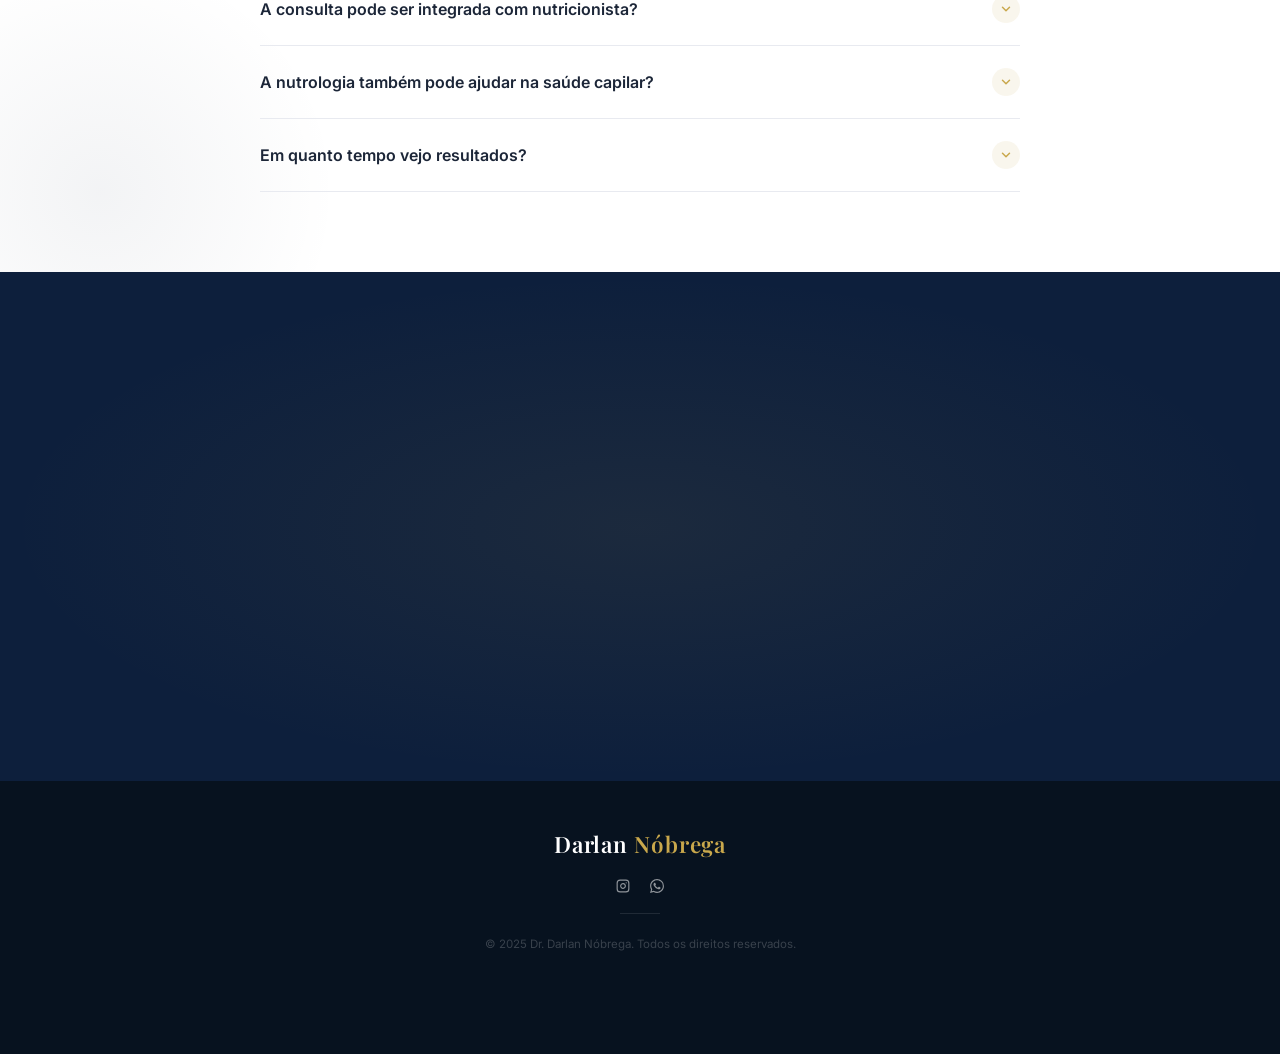
==== commit e2c85471: "Add files via upload" ====
--- a/index.html
+++ b/index.html
@@ -532,6 +532,33 @@
       gap: 72px;
       align-items: center;
     }
+
+    /* Logo do Dr. Darlan como elemento de fundo, posicionada atrás da
+       foto (coluna esquerda do grid), bem sutil/transparente para dar
+       profundidade sem competir com o conteúdo. */
+    .autoridade__inner {
+      position: relative;
+    }
+    .autoridade__inner > .fade-in {
+      position: relative;
+      z-index: 1;
+    }
+    .autoridade__section-logo {
+      position: absolute;
+      left: -4%;
+      top: 50%;
+      transform: translateY(-50%);
+      width: auto;
+      height: 180%;
+      max-width: none;
+      opacity: 0.14;
+      z-index: 0;
+      pointer-events: none;
+      user-select: none;
+      object-fit: contain;
+      object-position: left center;
+    }
+
     .autoridade__photo {
       aspect-ratio: 3/4;
       background: linear-gradient(160deg, var(--navy2) 0%, var(--navy) 100%);
@@ -542,6 +569,7 @@
       display: flex; align-items: flex-end; justify-content: center;
       padding: 24px;
       position: relative;
+      z-index: 1;
       overflow: hidden;
     }
     .autoridade__photo::before {
@@ -978,6 +1006,7 @@
       .video-wrap { display: none; }
       .autoridade__inner { grid-template-columns: 1fr; gap: 40px; }
       .autoridade__photo { aspect-ratio: 16/9; background-position: center 20%; }
+      .autoridade__section-logo { display: none; }
     }
     @media (max-width: 600px) {
       .section { padding: 60px 0; }
@@ -1406,9 +1435,15 @@
     <div class="autoridade__inner">
 
       <!--
-        FOTO DO DR. DARLAN (seção "Sobre o médico")
+        LOGO DO DR. DARLAN (fundo, atrás da foto)
+        Elemento decorativo, bem sutil (opacidade baixa), posicionado
+        atrás da coluna da foto. Para trocar, altere o "src" abaixo.
+      -->
+      <img src="./logo_darlan.PNG" alt="Logo Dr. Darlan" class="autoridade__section-logo">
+
+      <!--
+        FOTO DO DR. DARLAN
         Para trocar: altere o caminho dentro de url('...') abaixo.
-        Exemplo: --bg-image: url('assets/dr-darlan.jpg');
       -->
       <div class="autoridade__photo fade-in" style="--bg-image: url('img02.png');"></div>
 
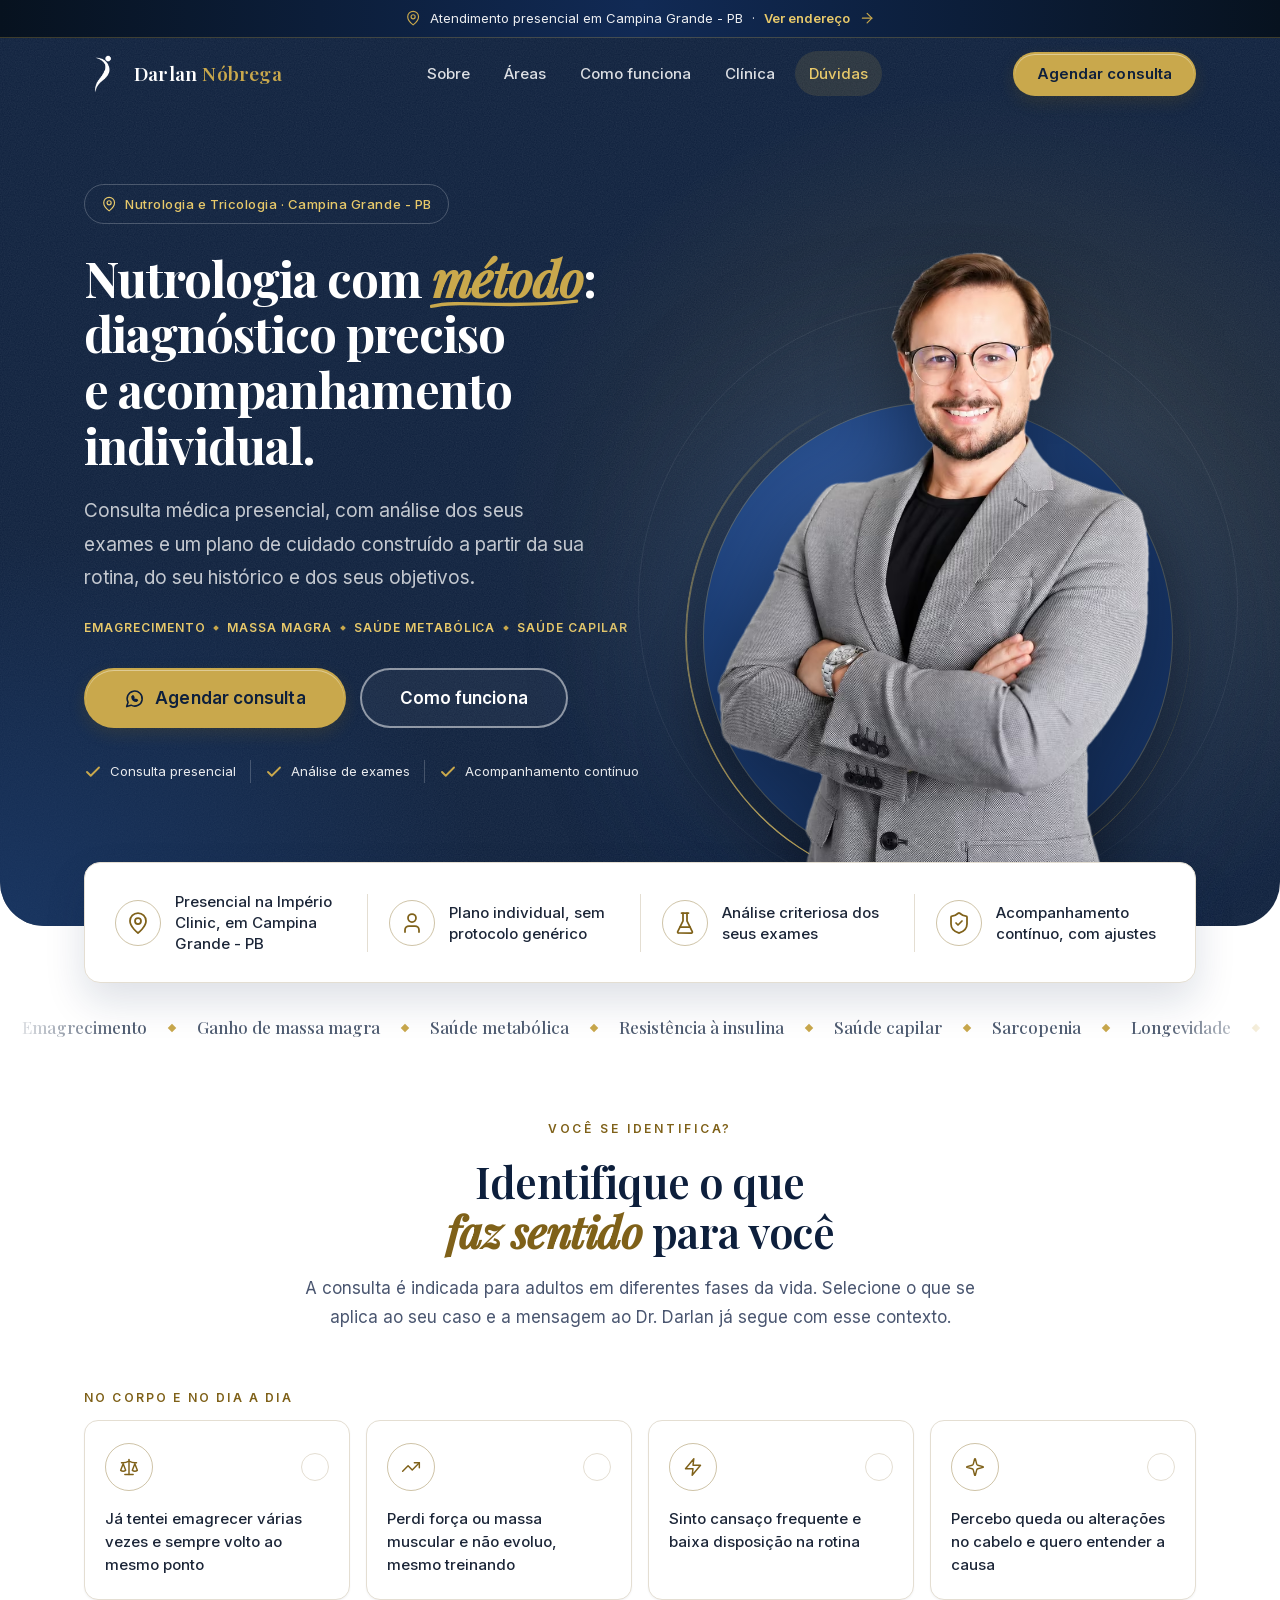
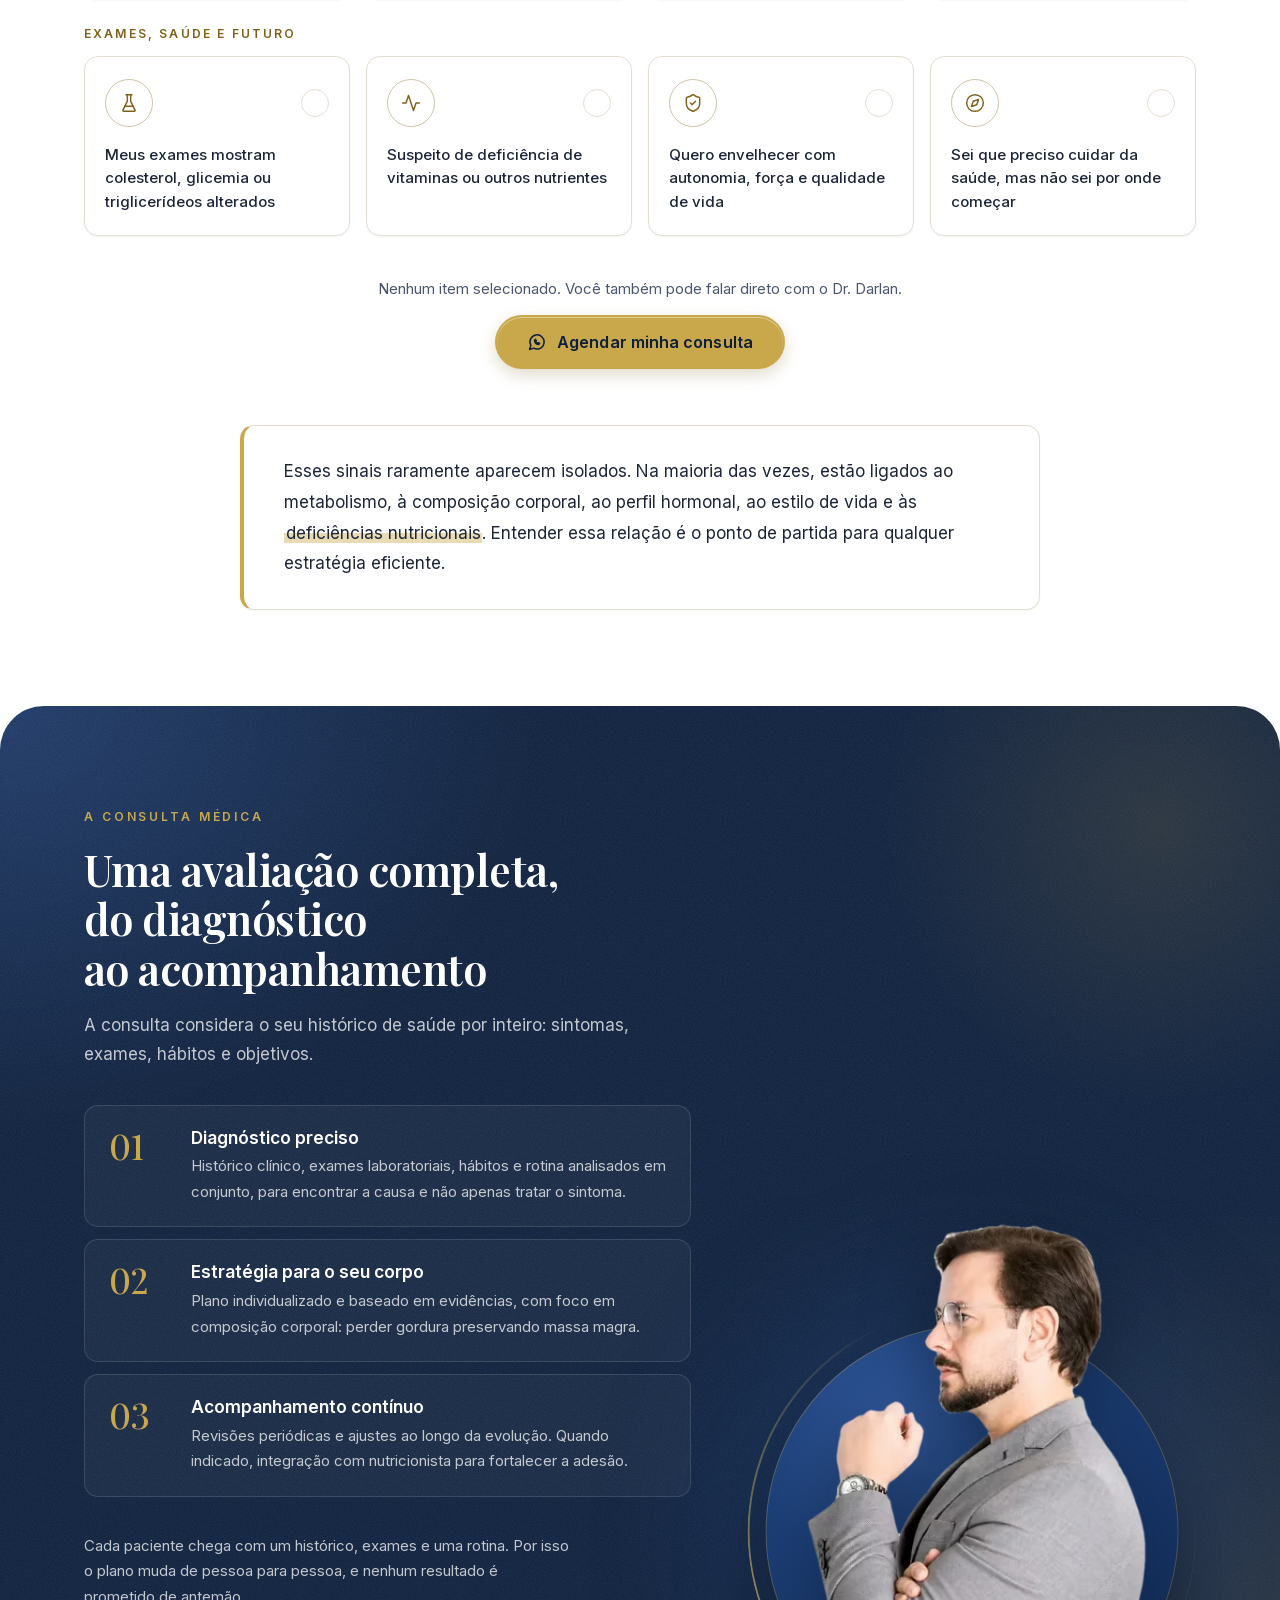
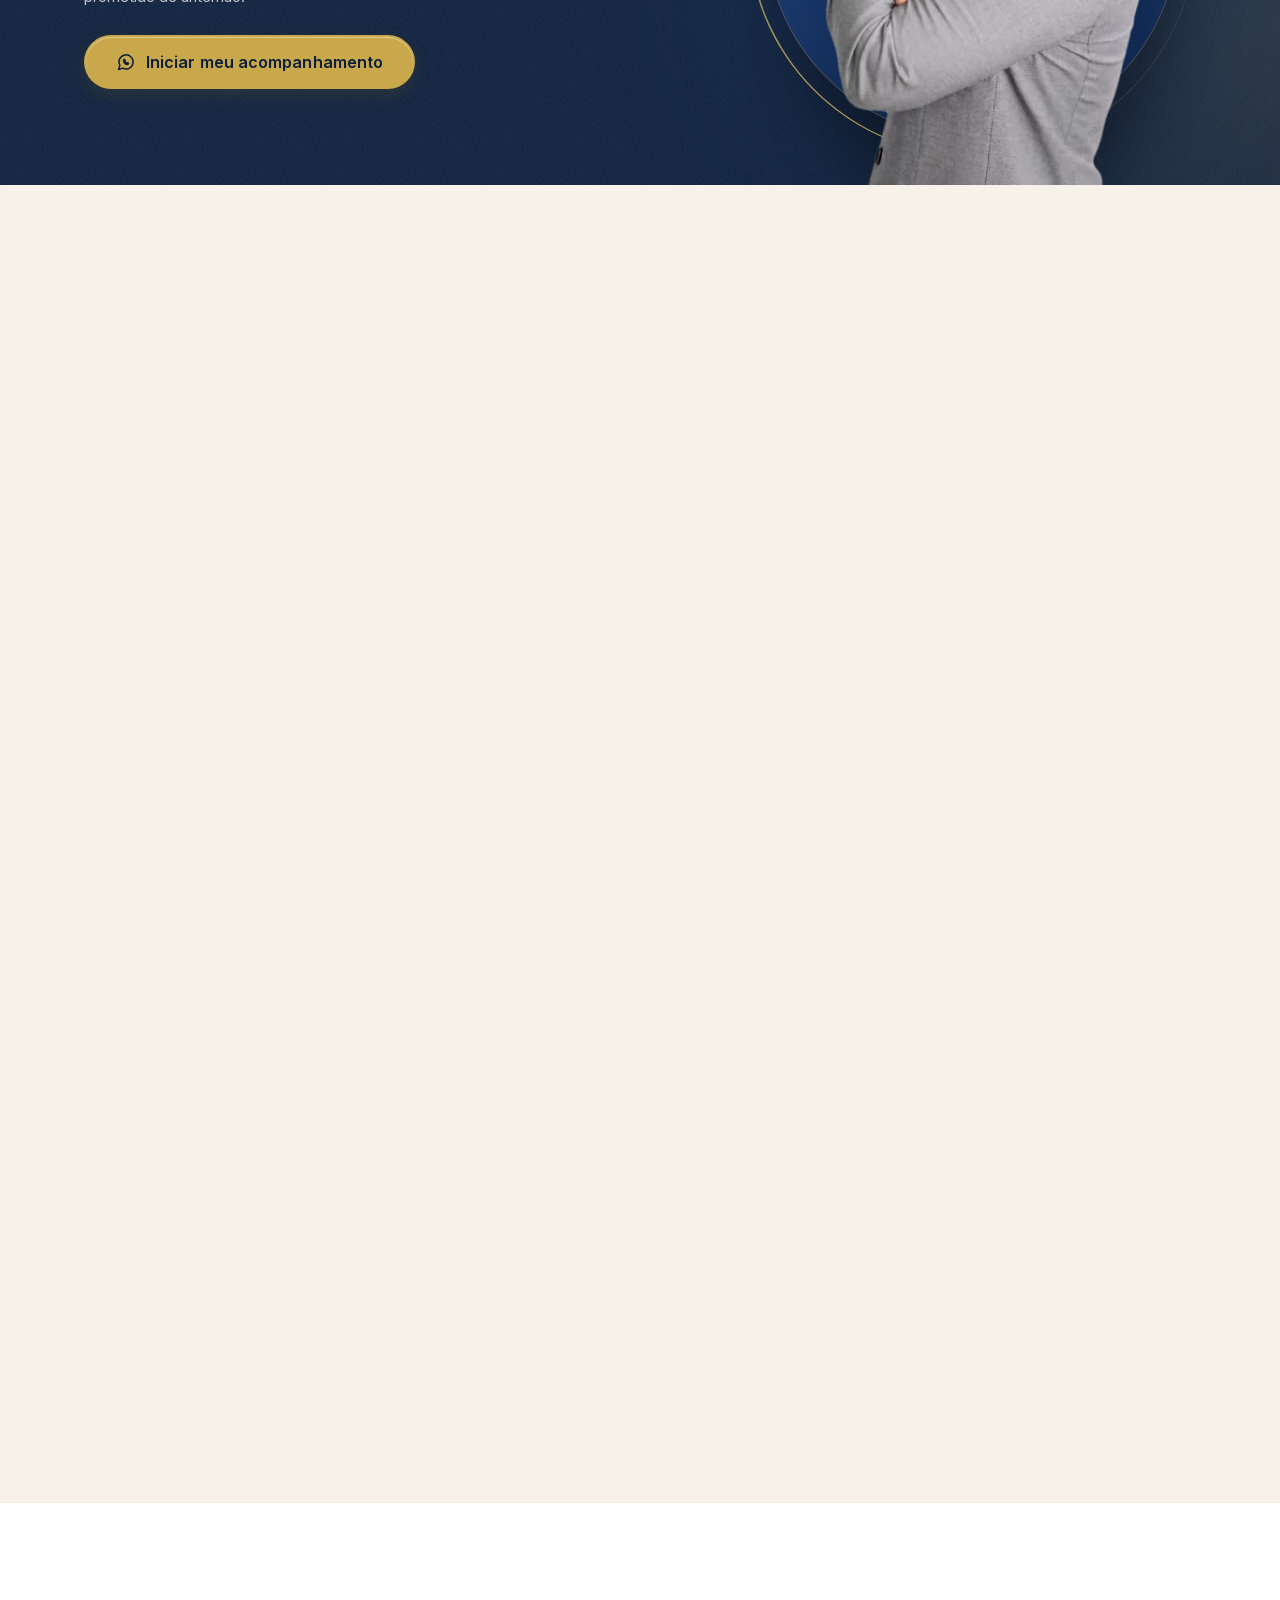
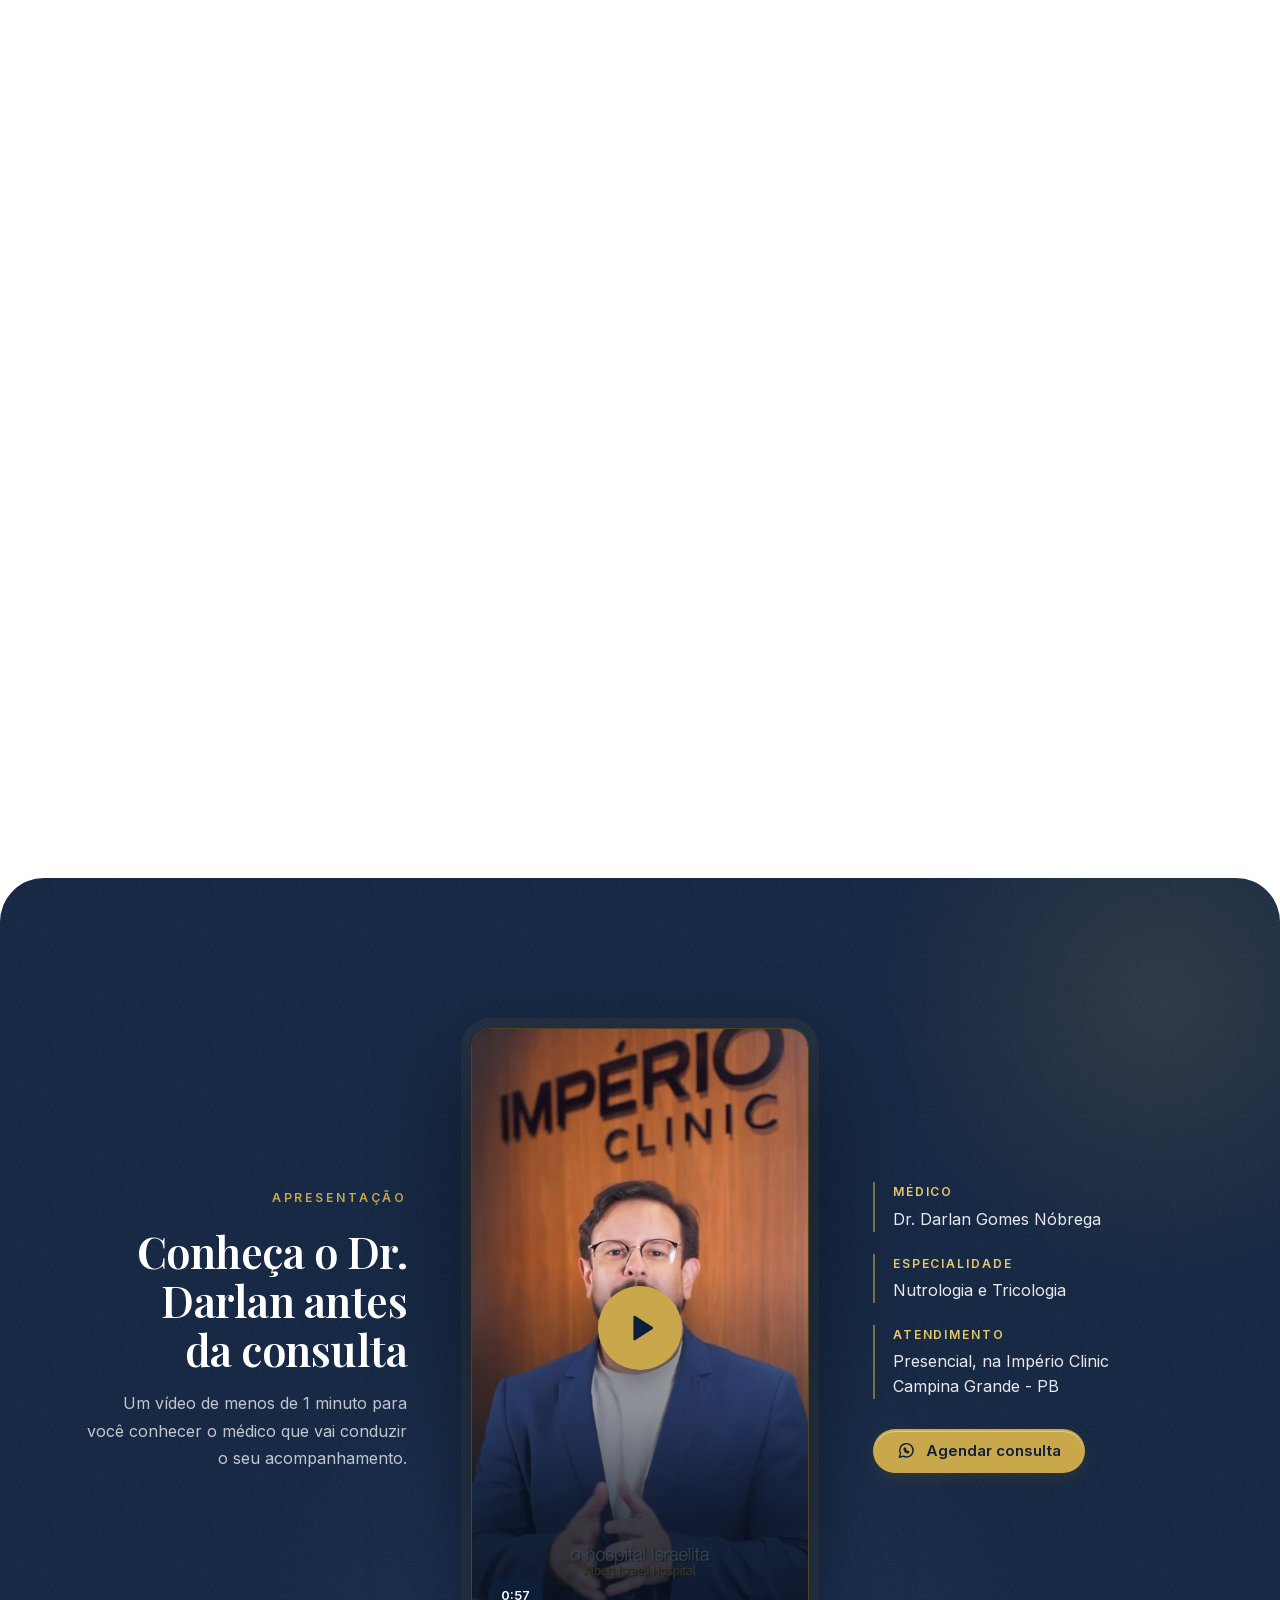
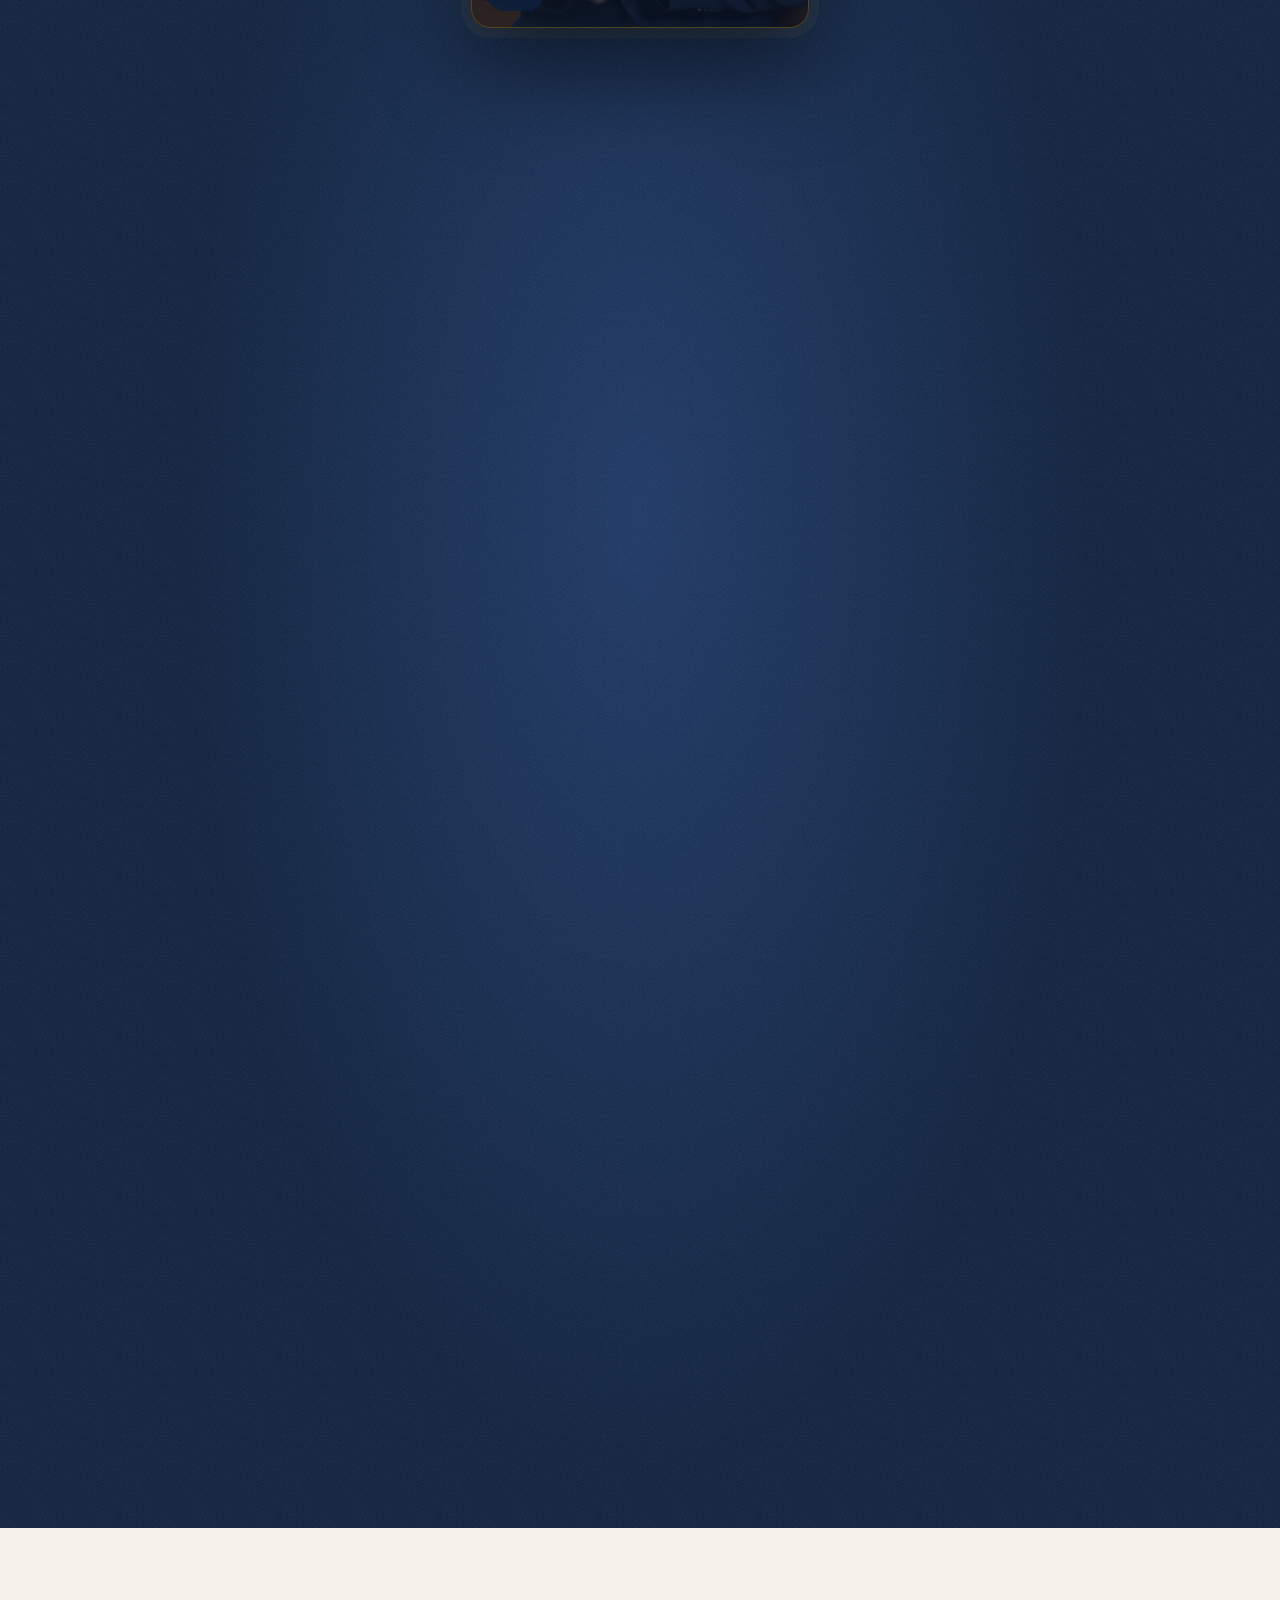
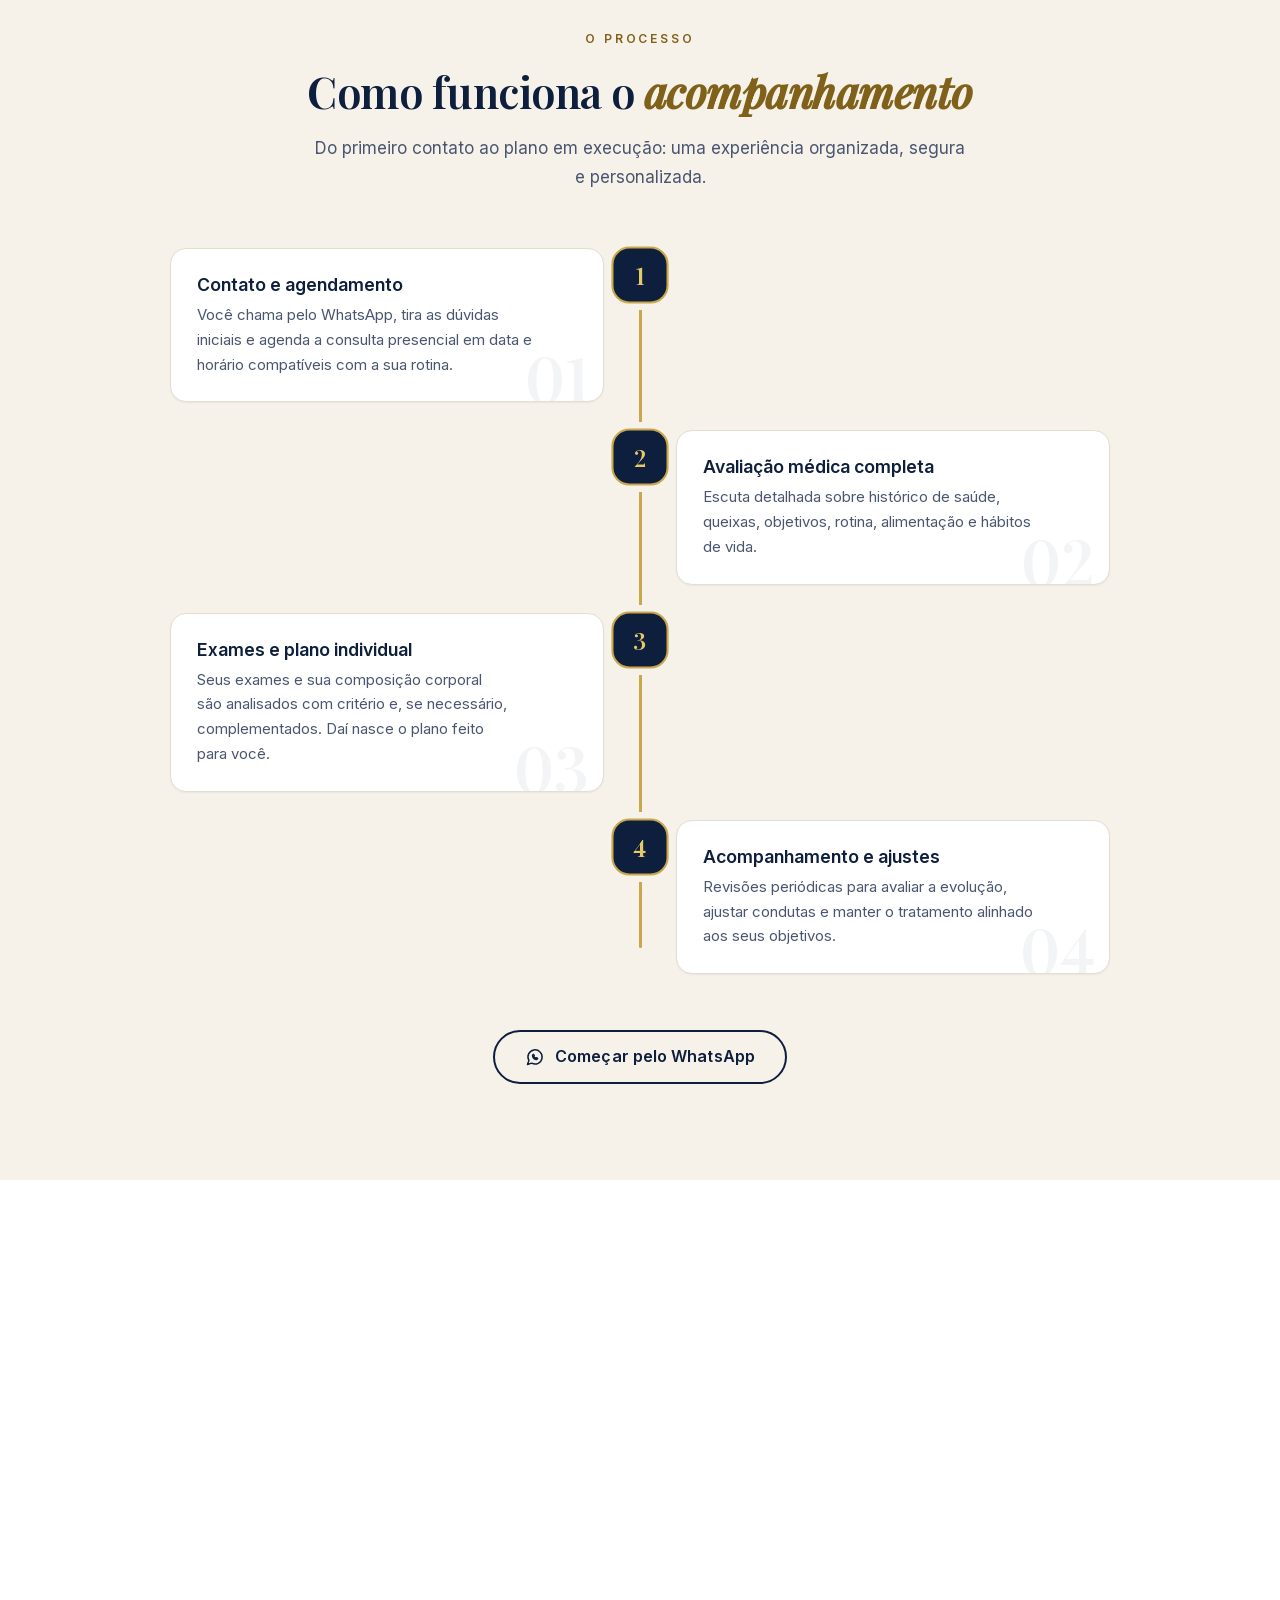
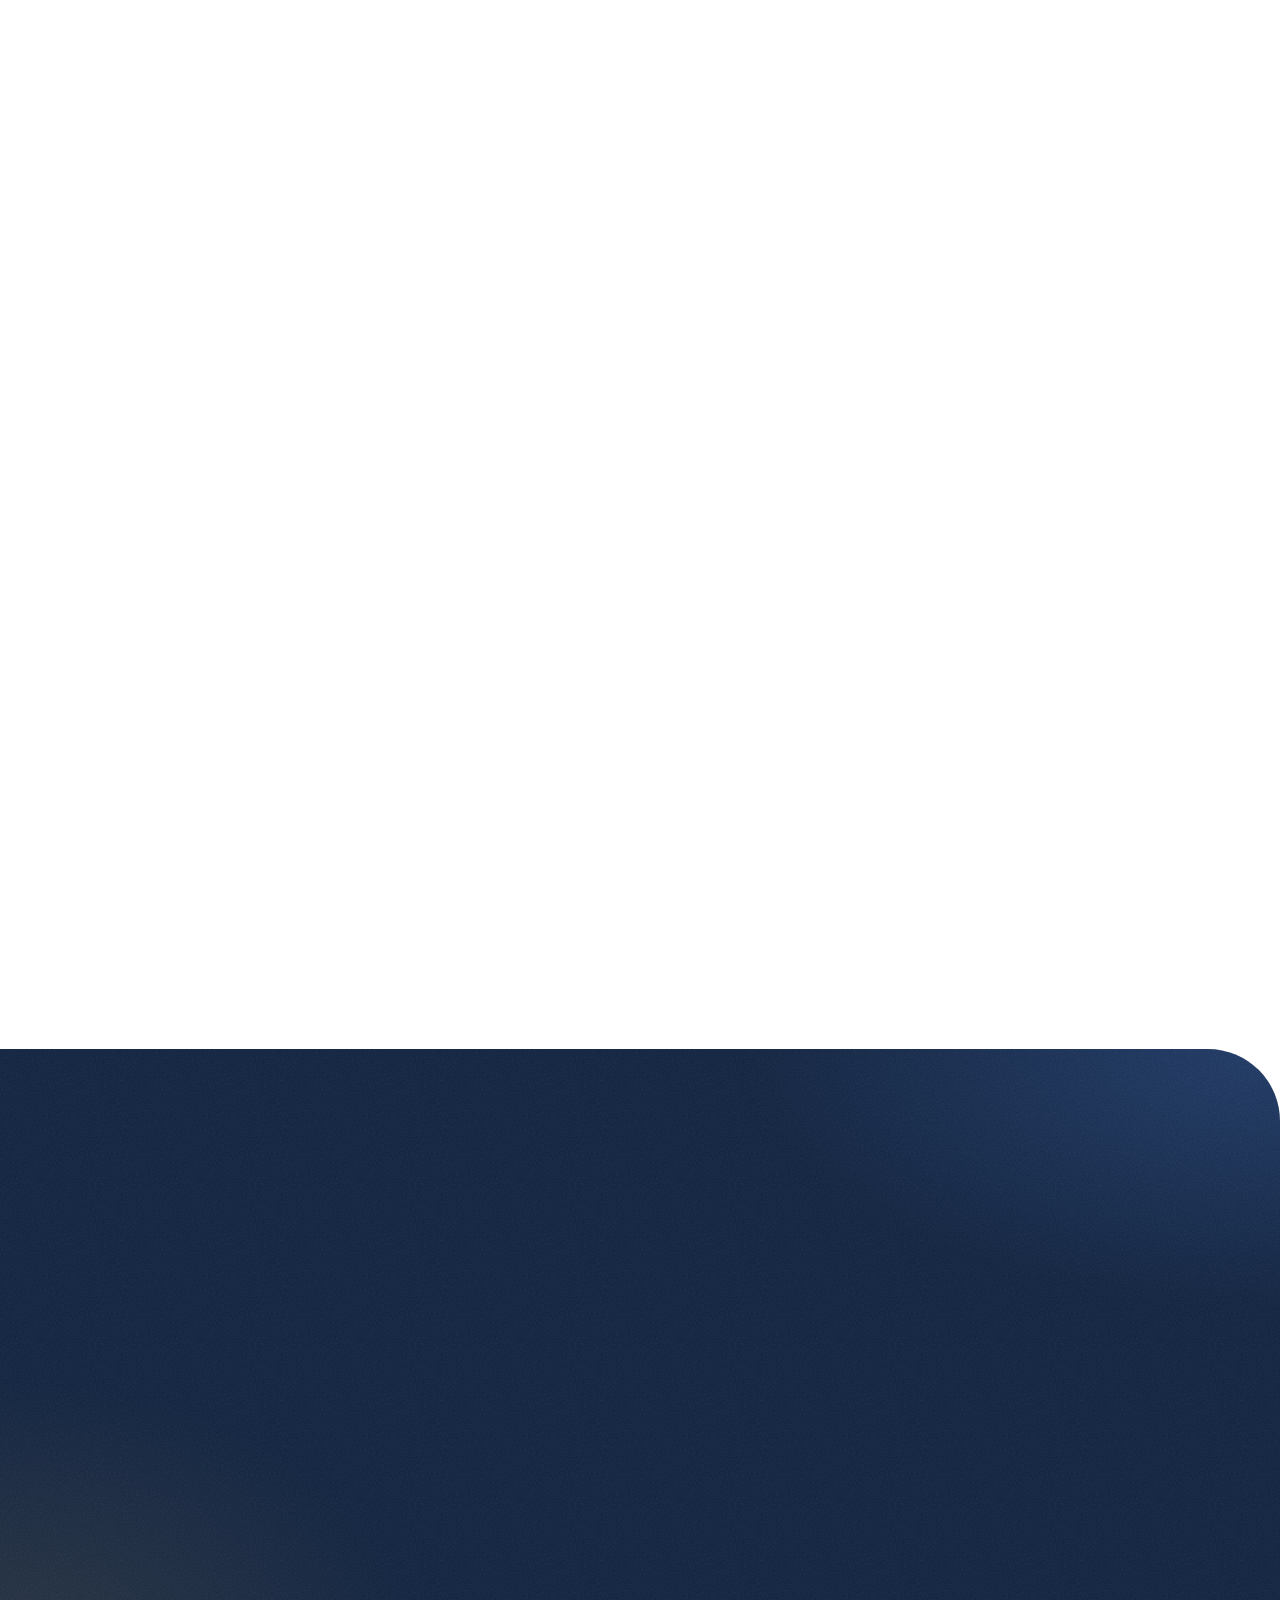
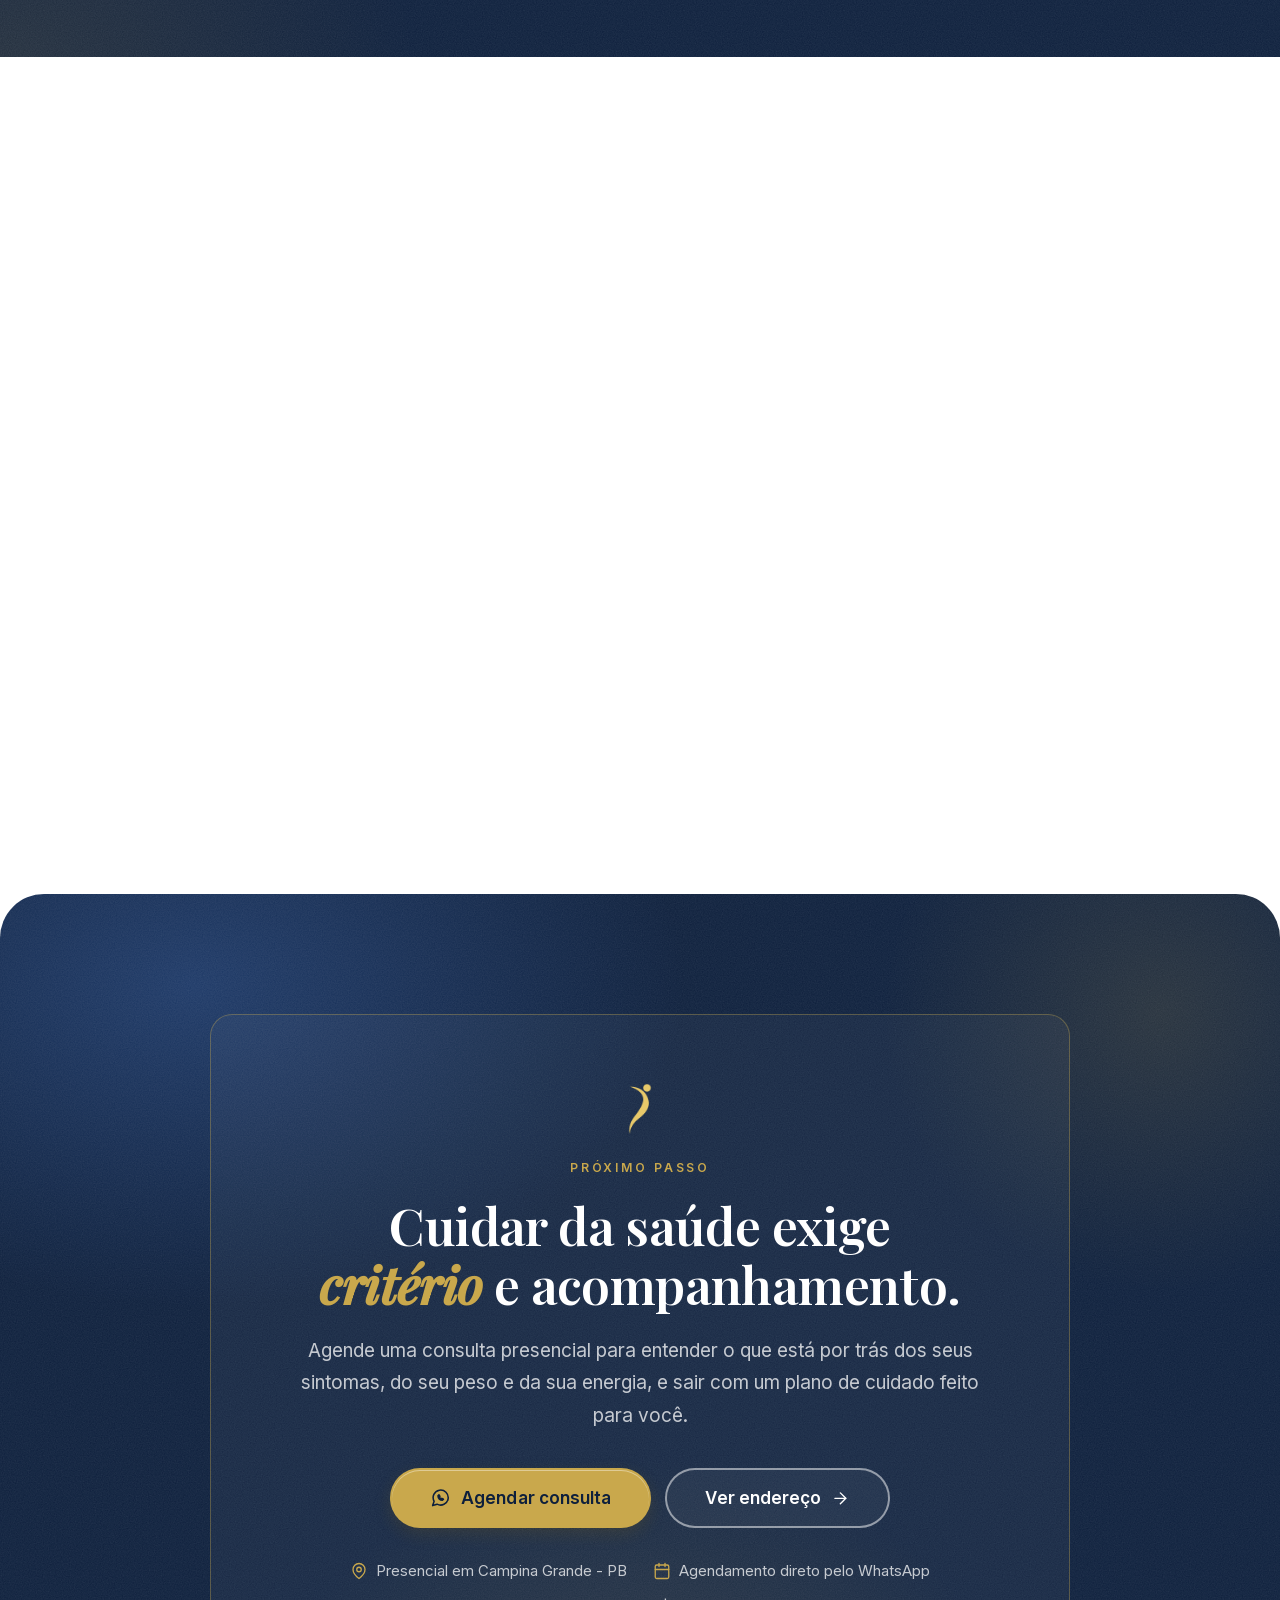
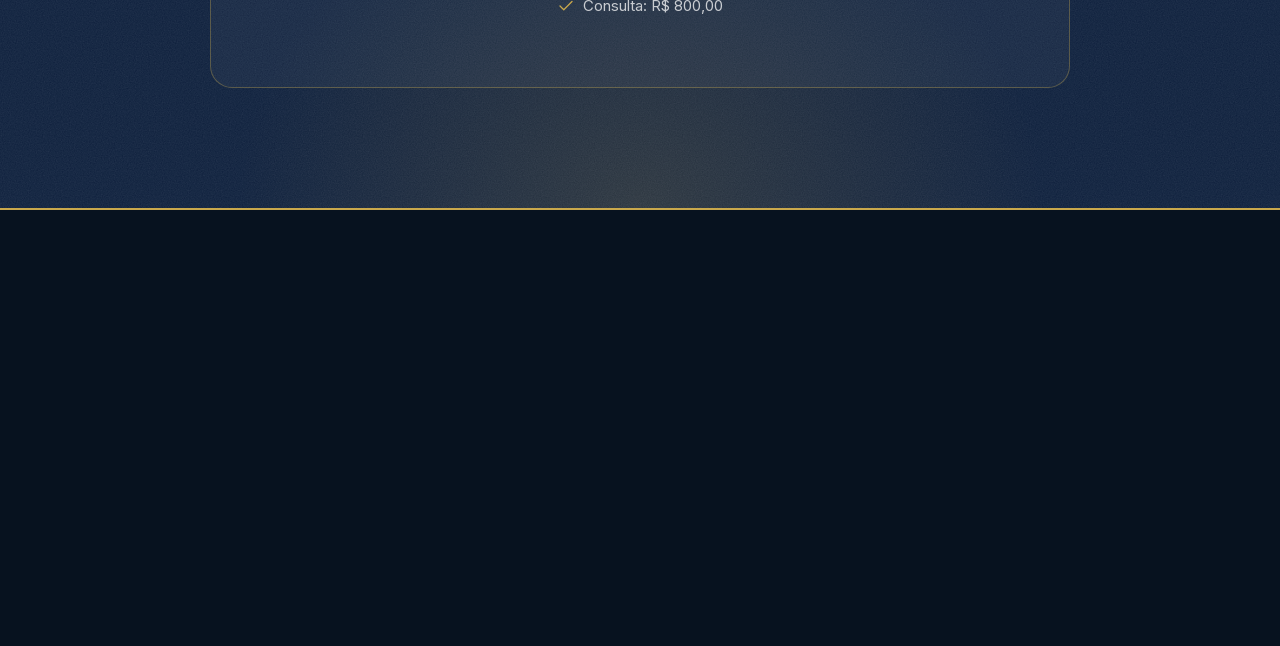
==== commit 4ae78953: "Add files via upload" ====
--- a/index.html
+++ b/index.html
@@ -3,1909 +3,784 @@
 <head>
   <meta charset="UTF-8" />
   <meta name="viewport" content="width=device-width, initial-scale=1.0" />
-  <title>Dr. Darlan Gomes Nóbrega | Nutrologia e Tricologia | Império Clinic</title>
-  <meta name="description" content="Consulta médica personalizada com o Dr. Darlan Gomes Nóbrega, especialista em Nutrologia e Tricologia na Império Clinic. Protocolos baseados em evidências, com formação no Hospital Israelita Albert Einstein." />
-  <link rel="preconnect" href="https://fonts.googleapis.com" />
-  <link rel="preconnect" href="https://fonts.gstatic.com" crossorigin />
-  <link href="https://fonts.googleapis.com/css2?family=Montserrat:wght@600;700&family=Playfair+Display:ital,wght@0,400;0,600;0,700;1,400&family=Inter:wght@300;400;500;600&display=swap" rel="stylesheet" />
-  <style>
-    /* ─── RESET ─── */
-    *, *::before, *::after { box-sizing: border-box; margin: 0; padding: 0; }
-    html { scroll-behavior: smooth; }
-
-    /* ─── TOKENS ─── */
-    :root {
-      --navy:   #0D1F3C;
-      --navy2:  #1A3A6B;
-      --gold:   #C9A84C;
-      --gold2:  #E8C96A;
-      --white:  #FFFFFF;
-      --offwhite: #F7F8FA;
-      --grey:   #E8EAF0;
-      --text:   #1C2638;
-      --muted:  #6B7894;
-      --ff-display: 'Playfair Display', Georgia, serif;
-      --ff-montserrat: 'Montserrat', sans-serif;
-      --ff-body:    'Inter', system-ui, sans-serif;
-      --radius: 12px;
-      --shadow: 0 4px 24px rgba(13,31,60,.10);
-      --shadow-lg: 0 16px 40px rgba(13,31,60,.14), 0 4px 12px rgba(13,31,60,.08);
-    }
-
-    body {
-      font-family: var(--ff-body);
-      color: var(--text);
-      background: var(--white);
-      -webkit-font-smoothing: antialiased;
-      overflow-x: hidden;
-    }
-
-    /* ─── TYPOGRAPHY ─── */
-    h1,h2,h3 { font-family: var(--ff-montserrat); line-height: 1.2; }
-    h1 { font-size: clamp(2rem, 5vw, 3.4rem); font-weight: 700; }
-    h2 { font-size: clamp(1.6rem, 3.5vw, 2.5rem); font-weight: 600; }
-    h3 { font-size: clamp(1.1rem, 2vw, 1.4rem); font-weight: 600; }
-    p  { line-height: 1.75; }
-
-    /* ─── UTILS ─── */
-    .container { width: 100%; max-width: 1100px; margin: 0 auto; padding: 0 24px; }
-    .gold { color: var(--gold); }
-    .section { padding: 80px 0; }
-    .section--dark { background: var(--navy); color: var(--white); }
-    .section--offwhite { background: var(--offwhite); }
-
-    /* Pure-white sections get a subtle high-opacity radial highlight for depth */
-    .section--white {
-      position: relative;
-      background: var(--white);
-      overflow: hidden;
-      isolation: isolate;
-    }
-    .section--white::before {
-      content: '';
-      position: absolute;
-      top: -180px; right: -160px;
-      width: 560px; height: 560px;
-      background: radial-gradient(circle, rgba(201,168,76,.16) 0%, rgba(201,168,76,.05) 45%, transparent 72%);
-      pointer-events: none;
-      z-index: 0;
-    }
-    .section--white::after {
-      content: '';
-      position: absolute;
-      bottom: -160px; left: -140px;
-      width: 480px; height: 480px;
-      background: radial-gradient(circle, rgba(13,31,60,.05) 0%, transparent 70%);
-      pointer-events: none;
-      z-index: 0;
-    }
-    .section--white > .container { position: relative; z-index: 1; }
-    .eyebrow {
-      display: inline-block;
-      font-size: .72rem;
-      font-weight: 600;
-      letter-spacing: .18em;
-      text-transform: uppercase;
-      color: var(--gold);
-      margin-bottom: 14px;
-    }
-    .divider {
-      width: 48px; height: 3px;
-      background: var(--gold);
-      border-radius: 2px;
-      margin: 18px 0 28px;
-    }
-    .divider--center { margin: 18px auto 28px; }
-
-    /* ─── BUTTONS ─── */
-    @property --gradient-angle {
-      syntax: '<angle>';
-      initial-value: 0deg;
-      inherits: false;
-    }
-    @property --gradient-angle-offset {
-      syntax: '<angle>';
-      initial-value: 0deg;
-      inherits: false;
-    }
-    @property --gradient-percent {
-      syntax: '<percentage>';
-      initial-value: 5%;
-      inherits: false;
-    }
-    @property --gradient-shine {
-      syntax: '<color>';
-      initial-value: #fff6df;
-      inherits: false;
-    }
-
-    .btn {
-      display: inline-flex;
-      align-items: center;
-      gap: 10px;
-      padding: 16px 32px;
-      border-radius: 50px;
-      font-family: var(--ff-body);
-      font-size: 1rem;
-      font-weight: 600;
-      cursor: pointer;
-      text-decoration: none;
-      border: none;
-      transition: transform .2s ease, box-shadow .2s ease, background .2s ease;
-    }
-
-    /* Shiny CTA — animated conic-gradient border + shimmer + dot pattern */
-    .btn--primary {
-      --shiny-bg: var(--gold);
-      --shiny-bg-end: var(--gold2);
-      --shiny-fg: var(--navy);
-      --shiny-highlight: #fff6df;
-      --shiny-highlight-subtle: rgba(255,255,255,.7);
-      --gradient-percent: 12%;
-      --duration: 3.2s;
-      --transition: 800ms cubic-bezier(0.25, 1, 0.5, 1);
-
-      isolation: isolate;
-      position: relative;
-      overflow: hidden;
-      outline-offset: 4px;
-      color: var(--shiny-fg);
-      background:
-        linear-gradient(135deg, var(--shiny-bg), var(--shiny-bg-end)) padding-box,
-        conic-gradient(
-          from calc(var(--gradient-angle) - var(--gradient-angle-offset)),
-          transparent,
-          var(--shiny-highlight) var(--gradient-percent),
-          var(--gradient-shine) calc(var(--gradient-percent) * 2),
-          var(--shiny-highlight) calc(var(--gradient-percent) * 3),
-          transparent calc(var(--gradient-percent) * 4)
-        ) border-box;
-      border: 2px solid transparent;
-      box-shadow: inset 0 0 0 1px rgba(255,255,255,.25);
-      transition: var(--transition), transform .2s ease, box-shadow .2s ease;
-      transition-property: --gradient-angle-offset, --gradient-percent, --gradient-shine, transform, box-shadow;
-      animation: gradient-angle var(--duration) linear infinite;
-    }
-
-    /* Dot pattern, masked to a soft arc */
-    .btn--primary::before {
-      content: '';
-      pointer-events: none;
-      position: absolute;
-      inset-inline-start: 50%;
-      inset-block-start: 50%;
-      translate: -50% -50%;
-      z-index: -1;
-      --size: calc(100% - 3px);
-      width: var(--size);
-      height: var(--size);
-      background: radial-gradient(
-        circle at 2px 2px,
-        rgba(13,31,60,.35) 0.6px,
-        transparent 0
-      ) padding-box;
-      background-size: 6px 6px;
-      background-repeat: space;
-      mask-image: conic-gradient(
-        from calc(var(--gradient-angle) + 45deg),
-        black,
-        transparent 10% 90%,
-        black
-      );
-      border-radius: inherit;
-      opacity: .35;
-    }
-
-    /* Shimmer sweep */
-    .btn--primary::after {
-      content: '';
-      pointer-events: none;
-      position: absolute;
-      inset-inline-start: 50%;
-      inset-block-start: 50%;
-      translate: -50% -50%;
-      z-index: -1;
-      width: 140%;
-      aspect-ratio: 1;
-      background: linear-gradient(-50deg, transparent, rgba(255,255,255,.55), transparent);
-      mask-image: radial-gradient(circle at bottom, transparent 40%, black);
-      opacity: .5;
-      animation: shimmer calc(var(--duration) * 1.4) linear infinite;
-    }
-
-    .btn--primary:hover,
-    .btn--primary:focus-visible {
-      --gradient-percent: 22%;
-      --gradient-angle-offset: 95deg;
-      --gradient-shine: var(--shiny-highlight-subtle);
-      transform: translateY(-2px);
-      box-shadow: 0 8px 28px rgba(201,168,76,.45), inset 0 0 0 1px rgba(255,255,255,.4);
-    }
-
-    @keyframes gradient-angle {
-      to { --gradient-angle: 360deg; }
-    }
-    @keyframes shimmer {
-      to { rotate: 360deg; }
-    }
-
-    @media (prefers-reduced-motion: reduce) {
-      .btn--primary { animation: none; }
-      .btn--primary::after { animation: none; }
-    }
-
-    .btn--outline {
-      background: transparent;
-      color: var(--gold);
-      border: 2px solid var(--gold);
-    }
-    .btn--outline:hover {
-      background: var(--gold);
-      color: var(--navy);
-      transform: translateY(-2px);
-    }
-    .btn-icon { width: 22px; height: 22px; flex-shrink: 0; }
-
-    /* ─── HERO ─── */
-    .hero {
-      min-height: 100svh;
-      background: var(--navy);
-      position: relative;
-      overflow: hidden;
-      display: flex;
-      align-items: center;
-      padding: 60px 0 80px;
-    }
-    .hero::before {
-      content: '';
-      position: absolute;
-      top: -120px; right: -120px;
-      width: 600px; height: 600px;
-      background: radial-gradient(circle, rgba(201,168,76,.15) 0%, transparent 70%);
-      pointer-events: none;
-    }
-    .hero::after {
-      content: '';
-      position: absolute;
-      bottom: -80px; left: -80px;
-      width: 400px; height: 400px;
-      background: radial-gradient(circle, rgba(26,58,107,.6) 0%, transparent 70%);
-      pointer-events: none;
-    }
-    .hero__inner {
-      display: grid;
-      grid-template-columns: 1fr 1fr;
-      gap: 60px;
-      align-items: center;
-      position: relative;
-      z-index: 1;
-    }
-    @media (min-width: 1200px) {
-      .hero .container { max-width: 1320px; }
-      .hero__inner {
-        grid-template-columns: 1fr 0.78fr;
-        gap: 140px;
+  <title>Dr. Darlan Nóbrega | Nutrologia e Tricologia em Campina Grande</title>
+  <meta name="description" content="Consulta presencial de Nutrologia e Tricologia com o Dr. Darlan Nóbrega, em Campina Grande - PB. Plano individual para emagrecer, ganhar massa e cuidar da saúde." />
+  <meta name="robots" content="index, follow, max-image-preview:large" />
+  <meta name="theme-color" content="#0D1F3C" />
+  <meta name="color-scheme" content="light" />
+  <meta property="og:type" content="website" />
+  <meta property="og:locale" content="pt_BR" />
+  <meta property="og:site_name" content="Dr. Darlan Gomes Nóbrega" />
+  <meta property="og:title" content="Dr. Darlan Gomes Nóbrega | Nutrologia e Tricologia" />
+  <meta property="og:description" content="Consulta médica presencial, individualizada e baseada em ciência. Império Clinic, Campina Grande - PB." />
+  <meta name="twitter:card" content="summary_large_image" />
+  <link rel="icon" type="image/png" href="assets/favicon.png" />
+  <link rel="apple-touch-icon" href="assets/apple-touch-icon.png" />
+  <link rel="preload" href="assets/fonts/inter-400.woff2" as="font" type="font/woff2" crossorigin />
+  <link rel="preload" href="assets/fonts/playfair-display-500.woff2" as="font" type="font/woff2" crossorigin />
+  <link rel="preload" as="image" type="image/avif" href="assets/darlan-1-480.avif" imagesrcset="assets/darlan-1-480.avif 480w, assets/darlan-1.avif 900w" imagesizes="(max-width: 960px) 92vw, 540px" fetchpriority="high" />
+  <link rel="stylesheet" href="assets/styles.css" />
+  <script>document.documentElement.classList.add('js');</script>
+<script type="application/ld+json">
+  {
+    "@context": "https://schema.org",
+    "image": "assets/darlan-2.webp",
+    "@type": "Physician",
+    "name": "Dr. Darlan Gomes Nóbrega",
+    "description": "Médico especialista em Nutrologia e Tricologia, com atendimento presencial e individualizado.",
+    "knowsAbout": ["Nutrologia", "Tricologia", "Emagrecimento", "Saúde metabólica", "Sarcopenia", "Longevidade"],
+    "telephone": "+5583981353360",
+    "sameAs": ["https://www.instagram.com/drdarlangnobrega/"],
+    "address": {
+      "@type": "PostalAddress",
+      "streetAddress": "R. Otacílio Nepomuceno, 600 - Catolé",
+      "addressLocality": "Campina Grande",
+      "addressRegion": "PB",
+      "postalCode": "58410-160",
+      "addressCountry": "BR"
+    },
+    "priceRange": "R$ 800",
+    "makesOffer": { "@type": "Offer", "name": "Consulta presencial", "price": "800.00", "priceCurrency": "BRL" },
+    "worksFor": { "@type": "MedicalClinic", "name": "Império Clinic" }
+  }
+  </script>
+  <script type="application/ld+json">
+  {
+    "@context": "https://schema.org",
+    "@type": "FAQPage",
+    "mainEntity": [
+      {
+        "@type": "Question",
+        "name": "A consulta é presencial? Onde acontece?",
+        "acceptedAnswer": {
+          "@type": "Answer",
+          "text": "Sim. As consultas são presenciais e acontecem na Império Clinic, na R. Otacílio Nepomuceno, 600, no Catolé, em Campina Grande - PB."
+        }
+      },
+      {
+        "@type": "Question",
+        "name": "A consulta é apenas para emagrecimento?",
+        "acceptedAnswer": {
+          "@type": "Answer",
+          "text": "Não. A Nutrologia abrange muito além do emagrecimento: ganho de massa magra, controle metabólico, tratamento da fadiga, saúde do idoso, deficiências nutricionais, saúde capilar e estratégias de longevidade."
+        }
+      },
+      {
+        "@type": "Question",
+        "name": "O acompanhamento serve para ganhar massa muscular ou tratar sarcopenia?",
+        "acceptedAnswer": {
+          "@type": "Answer",
+          "text": "Sim. O Dr. Darlan avalia composição corporal, exames, nutrição e rotina para construir uma estratégia médica de ganho de massa magra. A sarcopenia, perda progressiva de massa muscular, também é tratada, com foco especial em idosos e adultos que perdem força."
+        }
+      },
+      {
+        "@type": "Question",
+        "name": "Preciso levar exames para a consulta?",
+        "acceptedAnswer": {
+          "@type": "Answer",
+          "text": "Se você tem exames recentes, leve-os: ajudam na avaliação inicial. Se não tiver, sem problema. O Dr. Darlan solicita os exames necessários durante ou após a consulta, conforme o seu quadro clínico."
+        }
+      },
+      {
+        "@type": "Question",
+        "name": "O tratamento é igual para todos os pacientes?",
+        "acceptedAnswer": {
+          "@type": "Answer",
+          "text": "Não. Cada plano é construído de forma individual, considerando histórico de saúde, exames, rotina, alimentação, objetivos e realidade de cada paciente. Não existe protocolo genérico."
+        }
+      },
+      {
+        "@type": "Question",
+        "name": "A consulta pode ser integrada com nutricionista?",
+        "acceptedAnswer": {
+          "@type": "Answer",
+          "text": "Sim. Quando indicado, o acompanhamento com nutricionista pode ser integrado ao plano médico para fortalecer a estratégia alimentar e melhorar a adesão ao longo do tratamento."
+        }
+      },
+      {
+        "@type": "Question",
+        "name": "A nutrologia também ajuda na saúde capilar?",
+        "acceptedAnswer": {
+          "@type": "Answer",
+          "text": "Sim. Deficiências nutricionais e alterações metabólicas são causas frequentes de queda de cabelo. O Dr. Darlan atua em Tricologia médica, investigando essas relações de forma clínica e laboratorial."
+        }
+      },
+      {
+        "@type": "Question",
+        "name": "Em quanto tempo vejo resultados?",
+        "acceptedAnswer": {
+          "@type": "Answer",
+          "text": "Não é possível prever um prazo exato: depende do histórico, da condição tratada, dos exames e da adesão ao plano. O acompanhamento é contínuo e os ajustes são feitos ao longo da evolução de cada caso."
+        }
+      },
+      {
+        "@type": "Question",
+        "name": "Qual o valor da consulta e como agendar?",
+        "acceptedAnswer": {
+          "@type": "Answer",
+          "text": "A consulta presencial custa R$ 800,00. Formas de pagamento e horários disponíveis são informados pelo atendimento no WhatsApp. É só chamar, e você já sai com a consulta agendada."
+        }
       }
-    }
-    .hero__badge {
-      display: inline-flex;
-      align-items: center;
-      gap: 8px;
-      background: rgba(255,255,255,.06);
-      backdrop-filter: blur(12px);
-      -webkit-backdrop-filter: blur(12px);
-      border: 1px solid rgba(255,255,255,.18);
-      border-radius: 50px;
-      padding: 8px 16px;
-      font-size: .78rem;
-      font-weight: 500;
-      color: var(--gold);
-      letter-spacing: .05em;
-      margin-bottom: 28px;
-      box-shadow: inset 0 1px 0 rgba(255,255,255,.12), 0 4px 16px rgba(0,0,0,.18);
-    }
-    .hero__badge svg { width: 14px; height: 14px; }
-    .hero__title { color: var(--white); margin-bottom: 22px; font-family: var(--ff-montserrat); }
-    .hero__title em { font-style: italic; color: var(--gold); font-family: var(--ff-display); }
-    .hero__sub {
-      color: rgba(255,255,255,.72);
-      font-size: 1.08rem;
-      font-weight: 300;
-      line-height: 1.8;
-      margin-bottom: 36px;
-      max-width: 480px;
-    }
-    .hero__cta-group { display: flex; flex-wrap: wrap; gap: 14px; align-items: center; }
-    .hero__authority {
-      margin-top: 44px;
-      padding-top: 28px;
-      border-top: 1px solid rgba(255,255,255,.12);
-      display: flex;
-      align-items: center;
-      gap: 14px;
-    }
-    .hero__authority-icon {
-      width: 44px; height: 44px;
-      background: rgba(201,168,76,.15);
-      border-radius: 50%;
-      display: flex; align-items: center; justify-content: center;
-      flex-shrink: 0;
-      border: 1px solid rgba(201,168,76,.3);
-    }
-    .hero__authority-icon svg { width: 20px; height: 20px; color: var(--gold); }
-    .hero__authority-text { font-size: .82rem; color: rgba(255,255,255,.65); line-height: 1.5; }
-    .hero__authority-text strong { color: rgba(255,255,255,.9); font-weight: 500; display: block; }
-
-    /* Video */
-    .video-wrap {
-      aspect-ratio: 9/16;
-      max-height: 560px;
-      background: rgba(26,58,107,.5);
-      background-image: var(--bg-image, none);
-      background-size: cover;
-      background-position: center;
-      border-radius: 20px;
-      border: 1px solid rgba(201,168,76,.25);
-      display: flex; flex-direction: column;
-      align-items: center; justify-content: center;
-      gap: 16px;
-      position: relative;
-      overflow: hidden;
-    }
-    .video-wrap::before {
-      content: '';
-      position: absolute; inset: 0;
-      background: linear-gradient(135deg, rgba(201,168,76,.06) 0%, transparent 60%);
-      pointer-events: none;
-    }
-    .video-element {
-      position: absolute;
-      inset: 0;
-      width: 100%;
-      height: 100%;
-      object-fit: cover;
-      opacity: 0;
-      pointer-events: none;
-      transition: opacity .3s ease;
-    }
-    .video-wrap.is-playing .video-element {
-      opacity: 1;
-      pointer-events: auto;
-      z-index: 2;
-    }
-    .video-wrap.is-playing::before,
-    .video-wrap.is-playing .video-play,
-    .video-wrap.is-playing .video-label {
-      opacity: 0;
-      pointer-events: none;
-    }
-    .video-play {
-      width: 72px; height: 72px;
-      background: rgba(201,168,76,.18);
-      border: 2px solid var(--gold);
-      border-radius: 50%;
-      display: flex; align-items: center; justify-content: center;
-      cursor: pointer;
-      transition: transform .2s, background .2s, opacity .3s ease;
-      position: relative;
-      z-index: 1;
-    }
-    .video-play:hover { transform: scale(1.08); background: rgba(201,168,76,.3); }
-    .video-play svg { width: 28px; height: 28px; color: var(--gold); margin-left: 4px; }
-    .video-label { color: rgba(255,255,255,.5); font-size: .82rem; text-align: center; letter-spacing: .04em; position: relative; z-index: 1; transition: opacity .3s ease; }
-    .video-label strong { color: rgba(255,255,255,.8); display: block; font-size: .9rem; margin-bottom: 4px; }
-
-    /* ─── DOR SECTION ─── */
-    .dor__intro {
-      text-align: center;
-      max-width: 640px;
-      margin: 0 auto 56px;
-    }
-    .dor__grid {
-      display: grid;
-      grid-template-columns: repeat(auto-fit, minmax(280px, 1fr));
-      gap: 20px;
-    }
-    .dor__card {
-      background: var(--white);
-      border-radius: var(--radius);
-      padding: 24px 24px 24px 28px;
-      border-left: 3px solid var(--gold);
-      box-shadow: var(--shadow);
-      display: flex;
-      gap: 14px;
-      align-items: flex-start;
-      transition: transform .4s cubic-bezier(.25,.8,.25,1), box-shadow .4s cubic-bezier(.25,.8,.25,1), border-color .4s ease;
-    }
-    .dor__card:hover { transform: translateY(-4px) scale(1.02); box-shadow: var(--shadow-lg); border-left-color: var(--gold2); }
-    .dor__card-icon {
-      width: 36px; height: 36px;
-      background: rgba(201,168,76,.1);
-      border-radius: 50%;
-      display: flex; align-items: center; justify-content: center;
-      flex-shrink: 0;
-      margin-top: 2px;
-    }
-    .dor__card-icon svg { width: 17px; height: 17px; color: var(--gold); }
-    .dor__card-text { font-size: .95rem; line-height: 1.65; color: var(--text); }
-    .dor__callout {
-      margin-top: 48px;
-      background: var(--navy);
-      border-radius: 16px;
-      padding: 36px 40px;
-      text-align: center;
-      color: rgba(255,255,255,.8);
-      font-size: 1.02rem;
-      line-height: 1.8;
-    }
-    .dor__callout strong { color: var(--gold); }
-
-    /* ─── CONSULTA SECTION ─── */
-    .consulta__inner {
-      display: grid;
-      grid-template-columns: 1fr;
-      max-width: 720px;
-      margin: 0 auto;
-    }
-    .consulta__points { list-style: none; display: flex; flex-direction: column; gap: 16px; margin: 28px 0 36px; }
-    .consulta__points li {
-      display: flex; gap: 12px; align-items: flex-start;
-      font-size: .97rem; line-height: 1.65;
-    }
-    .consulta__check {
-      width: 22px; height: 22px;
-      background: rgba(201,168,76,.12);
-      border-radius: 50%;
-      display: flex; align-items: center; justify-content: center;
-      flex-shrink: 0; margin-top: 2px;
-    }
-    .consulta__check svg { width: 11px; height: 11px; color: var(--gold); }
-    .consulta__note {
-      background: var(--offwhite);
-      border-radius: 10px;
-      padding: 18px 20px;
-      font-size: .88rem;
-      color: var(--muted);
-      line-height: 1.65;
-      border-left: 3px solid var(--gold);
-    }
-
-    /* ─── SERVICES CARDS ─── */
-    .services__grid {
-      display: grid;
-      grid-template-columns: repeat(auto-fit, minmax(240px, 1fr));
-      gap: 20px;
-      margin-top: 48px;
-    }
-    .srv-card {
-      background: var(--white);
-      border-radius: var(--radius);
-      padding: 28px 24px;
-      box-shadow: var(--shadow);
-      border-top: 3px solid var(--gold);
-      transition: transform .4s cubic-bezier(.25,.8,.25,1), box-shadow .4s cubic-bezier(.25,.8,.25,1), border-top-color .4s ease;
-    }
-    .srv-card:hover { transform: translateY(-5px) scale(1.02); box-shadow: var(--shadow-lg); border-top-color: var(--gold2); }
-    .srv-card__icon {
-      width: 48px; height: 48px;
-      background: rgba(201,168,76,.1);
-      border-radius: 12px;
-      display: flex; align-items: center; justify-content: center;
-      margin-bottom: 16px;
-      transition: background .4s ease, transform .4s cubic-bezier(.25,.8,.25,1);
-    }
-    .srv-card:hover .srv-card__icon { background: rgba(201,168,76,.18); transform: scale(1.08); }
-    .srv-card__icon svg { width: 24px; height: 24px; color: var(--gold); }
-    .srv-card h3 { font-size: 1rem; margin-bottom: 10px; }
-    .srv-card p { font-size: .88rem; color: var(--muted); line-height: 1.65; }
-
-    /* ─── BENEFICIOS ─── */
-    .beneficios__grid {
-      display: grid;
-      grid-template-columns: repeat(auto-fit, minmax(300px, 1fr));
-      gap: 16px;
-      margin-top: 48px;
-    }
-    .benef-item {
-      display: flex;
-      gap: 14px;
-      padding: 20px;
-      border-radius: 10px;
-      background: rgba(255,255,255,.05);
-      border: 1px solid rgba(255,255,255,.09);
-      transition: background .4s ease, transform .4s cubic-bezier(.25,.8,.25,1), border-color .4s ease;
-    }
-    .benef-item:hover { background: rgba(255,255,255,.09); transform: translateY(-3px) scale(1.02); border-color: rgba(201,168,76,.3); }
-    .benef-item__dot {
-      width: 10px; height: 10px;
-      background: var(--gold);
-      border-radius: 50%;
-      flex-shrink: 0;
-      margin-top: 7px;
-    }
-    .benef-item p { font-size: .95rem; color: rgba(255,255,255,.78); line-height: 1.65; }
-
-    /* ─── AUTORIDADE ─── */
-    .autoridade__inner {
-      display: grid;
-      grid-template-columns: 340px 1fr;
-      gap: 72px;
-      align-items: center;
-    }
-
-    /* Logo do Dr. Darlan como elemento de fundo, posicionada atrás da
-       foto (coluna esquerda do grid), bem sutil/transparente para dar
-       profundidade sem competir com o conteúdo. */
-    .autoridade__inner {
-      position: relative;
-    }
-    .autoridade__inner > .fade-in {
-      position: relative;
-      z-index: 1;
-    }
-    .autoridade__section-logo {
-      position: absolute;
-      left: -4%;
-      top: 50%;
-      transform: translateY(-50%);
-      width: auto;
-      height: 180%;
-      max-width: none;
-      opacity: 0.14;
-      z-index: 0;
-      pointer-events: none;
-      user-select: none;
-      object-fit: contain;
-      object-position: left center;
-    }
-
-    .autoridade__photo {
-      aspect-ratio: 3/4;
-      background: linear-gradient(160deg, var(--navy2) 0%, var(--navy) 100%);
-      background-image: var(--bg-image, none);
-      background-size: cover;
-      background-position: center;
-      border-radius: 20px;
-      display: flex; align-items: flex-end; justify-content: center;
-      padding: 24px;
-      position: relative;
-      z-index: 1;
-      overflow: hidden;
-    }
-    .autoridade__photo::before {
-      content: '';
-      position: absolute; inset: 0;
-      background: radial-gradient(ellipse at top, rgba(201,168,76,.15) 0%, transparent 60%);
-    }
-    .autoridade__photo-label {
-      color: rgba(255,255,255,.35);
-      font-size: .75rem;
-      text-align: center;
-      letter-spacing: .08em;
-      text-transform: uppercase;
-      position: relative;
-    }
-    .autoridade__name {
-      font-family: var(--ff-montserrat);
-      font-size: 1.3rem;
-      font-weight: 600;
-      color: var(--navy);
-      margin-bottom: 6px;
-    }
-    .autoridade__spec {
-      font-size: .85rem;
-      color: var(--gold);
-      font-weight: 500;
-      letter-spacing: .05em;
-      margin-bottom: 24px;
-    }
-    .autoridade__text { font-size: .97rem; color: var(--muted); line-height: 1.8; margin-bottom: 20px; }
-    .autoridade__tag-list {
-      display: flex; flex-wrap: wrap; gap: 10px; margin-top: 28px;
-    }
-    .autoridade__tag {
-      padding: 7px 16px;
-      border-radius: 50px;
-      border: 1px solid var(--grey);
-      font-size: .8rem;
-      color: var(--navy2);
-      font-weight: 500;
-    }
-
-    /* ─── CLINICA ─── */
-    .clinica {
-      background: linear-gradient(135deg, var(--navy) 0%, var(--navy2) 100%);
-      padding: 80px 0;
-      position: relative;
-      overflow: hidden;
-    }
-    .clinica::before {
-      content: '';
-      position: absolute;
-      top: -100px; left: -100px;
-      width: 400px; height: 400px;
-      background: radial-gradient(circle, rgba(201,168,76,.12) 0%, transparent 70%);
-      pointer-events: none;
-    }
-    .clinica__inner {
-      display: flex;
-      flex-direction: column;
-      align-items: center;
-      text-align: center;
-      max-width: 700px;
-      margin: 0 auto;
-      position: relative;
-      z-index: 1;
-    }
-    .clinica__badge {
-      display: inline-flex;
-      align-items: center;
-      gap: 8px;
-      background: rgba(201,168,76,.12);
-      border: 1px solid rgba(201,168,76,.3);
-      border-radius: 50px;
-      padding: 8px 18px;
-      font-size: .78rem;
-      font-weight: 500;
-      color: var(--gold);
-      letter-spacing: .05em;
-      margin-bottom: 24px;
-    }
-    .clinica__title { color: var(--white); margin-bottom: 20px; }
-    .clinica__text {
-      color: rgba(255,255,255,.68);
-      font-size: 1.02rem;
-      line-height: 1.85;
-      margin-bottom: 36px;
-    }
-    .clinica__img {
-      width: 100%;
-      max-width: 480px;
-      aspect-ratio: 16/9;
-      background: rgba(255,255,255,.04);
-      background-image: var(--bg-image, none);
-      background-size: cover;
-      background-position: center;
-      border: 1px solid rgba(201,168,76,.25);
-      border-radius: 16px;
-      display: flex;
-      align-items: center;
-      justify-content: center;
-      margin-bottom: 36px;
-      position: relative;
-      overflow: hidden;
-    }
-    .clinica__img::before {
-      content: '';
-      position: absolute; inset: 0;
-      background: linear-gradient(135deg, rgba(201,168,76,.07) 0%, transparent 60%);
-    }
-    .clinica__img-label {
-      color: rgba(255,255,255,.4);
-      font-size: .8rem;
-      text-align: center;
-      letter-spacing: .06em;
-      text-transform: uppercase;
-      position: relative;
-    }
-    .clinica__ig {
-      display: inline-flex;
-      align-items: center;
-      gap: 10px;
-      padding: 13px 26px;
-      border-radius: 50px;
-      border: 1.5px solid rgba(201,168,76,.4);
-      color: var(--white);
-      text-decoration: none;
-      font-size: .95rem;
-      font-weight: 500;
-      transition: border-color .3s ease, background .3s ease, transform .3s ease;
-    }
-    .clinica__ig:hover {
-      border-color: var(--gold);
-      background: rgba(201,168,76,.1);
-      transform: translateY(-2px);
-    }
-    .clinica__ig svg { width: 18px; height: 18px; color: var(--gold); }
-
-    /* ─── METODO ─── */
-    .metodo__steps {
-      display: flex;
-      flex-direction: column;
-      gap: 0;
-      margin-top: 48px;
-      max-width: 680px;
-      margin-left: auto;
-      margin-right: auto;
-    }
-    .step {
-      display: grid;
-      grid-template-columns: 52px 1fr;
-      gap: 24px;
-      position: relative;
-    }
-    .step:not(:last-child)::after {
-      content: '';
-      position: absolute;
-      left: 25px; top: 52px;
-      width: 2px;
-      height: calc(100% + 0px);
-      background: linear-gradient(to bottom, var(--gold), rgba(201,168,76,.1));
-    }
-    .step__num {
-      width: 52px; height: 52px;
-      background: var(--navy);
-      border-radius: 50%;
-      border: 2px solid var(--gold);
-      display: flex; align-items: center; justify-content: center;
-      font-family: var(--ff-display);
-      font-size: 1.1rem;
-      font-weight: 700;
-      color: var(--gold);
-      flex-shrink: 0;
-      z-index: 1;
-    }
-    .step__body { padding: 12px 0 40px; }
-    .step__body h3 { font-size: 1.05rem; margin-bottom: 8px; }
-    .step__body p { font-size: .9rem; color: var(--muted); line-height: 1.7; }
-
-    /* ─── PARA QUEM ─── */
-    .paraquem__grid {
-      display: grid;
-      grid-template-columns: repeat(auto-fit, minmax(260px, 1fr));
-      gap: 16px;
-      margin-top: 48px;
-    }
-    .pq-card {
-      background: var(--white);
-      border-radius: var(--radius);
-      padding: 22px 22px 22px 24px;
-      box-shadow: var(--shadow);
-      display: flex;
-      gap: 14px;
-      align-items: flex-start;
-      border-left: 3px solid transparent;
-      transition: border-color .4s ease, transform .4s cubic-bezier(.25,.8,.25,1), box-shadow .4s cubic-bezier(.25,.8,.25,1);
-    }
-    .pq-card:hover { border-color: var(--gold); transform: translateY(-4px) scale(1.02); box-shadow: var(--shadow-lg); }
-    .pq-card__icon {
-      width: 38px; height: 38px; flex-shrink: 0;
-      background: rgba(201,168,76,.1);
-      border-radius: 10px;
-      transition: background .4s ease, transform .4s cubic-bezier(.25,.8,.25,1);
-      display: flex; align-items: center; justify-content: center;
-    }
-    .pq-card__icon svg { width: 18px; height: 18px; color: var(--gold); }
-    .pq-card:hover .pq-card__icon { background: rgba(201,168,76,.18); transform: scale(1.08); }
-    .pq-card p { font-size: .93rem; line-height: 1.65; font-weight: 500; }
-
-    /* ─── DEPOIMENTOS ─── */
-    .depoimentos__grid {
-      display: grid;
-      grid-template-columns: repeat(auto-fit, minmax(300px, 1fr));
-      gap: 24px;
-      margin-top: 48px;
-    }
-    .depoimento-card {
-      background: var(--white);
-      border-radius: var(--radius);
-      overflow: hidden;
-      box-shadow: var(--shadow);
-      transition: transform .4s cubic-bezier(.25,.8,.25,1), box-shadow .4s cubic-bezier(.25,.8,.25,1);
-    }
-    .depoimento-card:hover { transform: translateY(-4px); box-shadow: var(--shadow-lg); }
-    .depoimento-card__photos {
-      display: grid;
-      grid-template-columns: 1fr 1fr;
-    }
-    .depoimento-card__photo {
-      aspect-ratio: 3/4;
-      background: var(--offwhite);
-      background-image: var(--bg-image, none);
-      background-size: cover;
-      background-position: center;
-      border: 1px dashed var(--grey);
-      display: flex;
-      align-items: center;
-      justify-content: center;
-      position: relative;
-    }
-    .depoimento-card__photo + .depoimento-card__photo {
-      border-left: none;
-    }
-    .depoimento-card__tag {
-      position: absolute;
-      top: 10px;
-      left: 10px;
-      background: rgba(13,31,60,.85);
-      color: var(--white);
-      font-size: .68rem;
-      font-weight: 600;
-      letter-spacing: .06em;
-      text-transform: uppercase;
-      padding: 4px 10px;
-      border-radius: 50px;
-    }
-    .depoimento-card__photo-label {
-      color: var(--muted);
-      font-size: .78rem;
-      text-align: center;
-      padding: 0 12px;
-    }
-    .depoimento-card__body { padding: 22px 24px; }
-    .depoimento-card__name { font-size: .98rem; font-weight: 600; color: var(--navy); margin-bottom: 4px; }
-    .depoimento-card__context { font-size: .8rem; color: var(--gold); font-weight: 500; margin-bottom: 12px; }
-    .depoimento-card__quote {
-      font-size: .9rem;
-      color: var(--muted);
-      line-height: 1.7;
-      font-style: italic;
-    }
-    .depoimentos__note {
-      max-width: 680px;
-      margin: 40px auto 0;
-      text-align: center;
-      font-size: .85rem;
-      color: var(--muted);
-      line-height: 1.7;
-      padding: 18px 24px;
-      background: var(--offwhite);
-      border-radius: 10px;
-      border-left: 3px solid var(--gold);
-    }
-
-    /* ─── EMOCIONAL ─── */
-    .emocional {
-      background: linear-gradient(135deg, var(--navy) 0%, #0a2347 100%);
-      padding: 100px 0;
-      position: relative;
-      overflow: hidden;
-    }
-    .emocional::before {
-      content: '';
-      position: absolute; top: 0; right: 0;
-      width: 50%; height: 100%;
-      background: radial-gradient(ellipse at top right, rgba(201,168,76,.12) 0%, transparent 60%);
-    }
-    .emocional__inner {
-      max-width: 720px;
-      margin: 0 auto;
-      text-align: center;
-      position: relative;
-    }
-    .emocional__title {
-      color: var(--white);
-      font-family: var(--ff-montserrat);
-      font-size: clamp(1.7rem, 4vw, 2.8rem);
-      margin-bottom: 24px;
-      line-height: 1.25;
-    }
-    .emocional__title em { color: var(--gold); font-style: italic; font-family: var(--ff-display); }
-    .emocional__text {
-      color: rgba(255,255,255,.72);
-      font-size: 1.05rem;
-      line-height: 1.85;
-      margin-bottom: 44px;
-    }
-
-    /* ─── FAQ ─── */
-    .faq__list { max-width: 760px; margin: 48px auto 0; }
-    .faq-item {
-      border-bottom: 1px solid var(--grey);
-      overflow: hidden;
-    }
-    .faq-item:first-child { border-top: 1px solid var(--grey); }
-    .faq-q {
-      width: 100%;
-      background: none;
-      border: none;
-      padding: 22px 0;
-      display: flex;
-      justify-content: space-between;
-      align-items: center;
-      gap: 16px;
-      cursor: pointer;
-      text-align: left;
-      font-family: var(--ff-body);
-      font-size: 1rem;
-      font-weight: 600;
-      color: var(--text);
-      transition: color .2s;
-    }
-    .faq-q:hover { color: var(--navy2); }
-    .faq-q.open { color: var(--navy); }
-    .faq-arrow {
-      width: 28px; height: 28px;
-      background: rgba(201,168,76,.1);
-      border-radius: 50%;
-      display: flex; align-items: center; justify-content: center;
-      flex-shrink: 0;
-      transition: transform .3s, background .2s;
-    }
-    .faq-q.open .faq-arrow { transform: rotate(180deg); background: rgba(201,168,76,.2); }
-    .faq-arrow svg { width: 14px; height: 14px; color: var(--gold); }
-    .faq-a {
-      max-height: 0;
-      overflow: hidden;
-      transition: max-height .35s ease;
-    }
-    .faq-a p {
-      padding: 0 0 22px;
-      font-size: .95rem;
-      color: var(--muted);
-      line-height: 1.75;
-    }
-
-    /* ─── CTA FINAL ─── */
-    .cta-final {
-      background: var(--navy);
-      padding: 100px 0;
-      text-align: center;
-      position: relative;
-      overflow: hidden;
-    }
-    .cta-final::after {
-      content: '';
-      position: absolute; inset: 0;
-      background: radial-gradient(ellipse at center, rgba(201,168,76,.08) 0%, transparent 70%);
-    }
-    .cta-final__inner { position: relative; z-index: 1; max-width: 640px; margin: 0 auto; }
-    .cta-final__title { color: var(--white); margin-bottom: 20px; font-family: var(--ff-montserrat); }
-    .cta-final__sub { color: rgba(255,255,255,.65); font-size: 1.05rem; line-height: 1.8; margin-bottom: 44px; }
-    .cta-final__btn-wrap { display: flex; justify-content: center; gap: 16px; flex-wrap: wrap; }
-
-    /* ─── FOOTER ─── */
-    footer {
-      background: #07121F;
-      padding: 48px 0 100px;
-      color: rgba(255,255,255,.45);
-      font-size: .82rem;
-    }
-    .footer__inner {
-      display: flex;
-      flex-direction: column;
-      align-items: center;
-      gap: 20px;
-      text-align: center;
-    }
-    .footer__brand {
-      font-family: var(--ff-display);
-      font-size: 1.4rem;
-      font-weight: 600;
-      color: var(--white);
-      letter-spacing: .04em;
-    }
-    .footer__brand span { color: var(--gold); }
-    .footer__links { display: flex; flex-wrap: wrap; justify-content: center; gap: 20px; }
-    .footer__links a {
-      color: rgba(255,255,255,.55);
-      text-decoration: none;
-      display: flex; align-items: center; gap: 6px;
-      transition: color .2s;
-    }
-    .footer__links a:hover { color: var(--gold); }
-    .footer__links a svg { width: 14px; height: 14px; }
-    .footer__divider { width: 40px; height: 1px; background: rgba(255,255,255,.1); }
-    .footer__disclaimer {
-      max-width: 580px;
-      text-align: center;
-      font-size: .78rem;
-      line-height: 1.7;
-      color: rgba(255,255,255,.3);
-    }
-
-
-
-    /* ─── SECTION HEADERS ─── */
-    .sec-header { text-align: center; max-width: 620px; margin: 0 auto; }
-    .sec-header p { color: var(--muted); font-size: 1rem; line-height: 1.75; margin-top: 16px; }
-
-    /* ─── RESPONSIVE ─── */
-    @media (max-width: 900px) {
-      .hero__inner { grid-template-columns: 1fr; gap: 40px; }
-      .video-wrap { display: none; }
-      .autoridade__inner { grid-template-columns: 1fr; gap: 40px; }
-      .autoridade__photo { aspect-ratio: 16/9; background-position: center 20%; }
-      .autoridade__section-logo { display: none; }
-    }
-    @media (max-width: 600px) {
-      .section { padding: 60px 0; }
-      .hero { padding: 48px 0 60px; }
-      .hero__authority { flex-direction: column; text-align: center; }
-      .dor__callout { padding: 28px 20px; }
-      .metodo__steps { gap: 0; }
-    }
-
-    /* ─── MOBILE CENTERING ─── */
-    @media (max-width: 900px) {
-      /* Global text alignment */
-      .container { text-align: center; }
-
-      /* Hero */
-      .hero__badge { justify-content: center; }
-      .hero__sub { margin-left: auto; margin-right: auto; text-align: center; }
-      .hero__authority { align-items: center; text-align: center; }
-      .hero__authority-text { text-align: center; }
-
-      /* Section eyebrows & dividers */
-      .eyebrow { display: block; }
-      .divider { margin-left: auto; margin-right: auto; }
-
-      /* Consulta */
-      .consulta__points { text-align: left; }
-      .consulta__note { text-align: left; }
-
-      /* Dor cards */
-      .dor__card { text-align: left; }
-      .dor__callout { text-align: center; }
-
-      /* Serviços cards */
-      .srv-card { text-align: left; }
-
-      /* Benefícios */
-      .benef-item { text-align: left; }
-
-      /* Autoridade */
-      .autoridade__name { text-align: center; }
-      .autoridade__spec { text-align: center; }
-      .autoridade__text { text-align: center; }
-      .autoridade__tag-list { justify-content: center; }
-
-      /* Método steps */
-      .step__body { text-align: left; }
-
-      /* Para quem cards */
-      .pq-card { text-align: left; }
-
-      /* Emocional */
-      .emocional__inner { text-align: center; }
-
-      /* FAQ */
-      .faq-q { text-align: left; }
-      .faq-a p { text-align: left; }
-
-      /* Buttons centering */
-      .hero__cta-group { justify-content: center; width: 100%; }
-      .consulta__inner > div > .btn,
-      .emocional__inner > .btn { display: inline-flex; }
-      .consulta__inner { text-align: center; }
-
-      /* Step numbers alignment stays left-anchored inside grid */
-      .step { text-align: left; }
-    }
-
-    /* ─── WHITE TITLES: Montserrat ─── */
-    .hero__title,
-    .section--dark h2,
-    .emocional__title,
-    .cta-final__title {
-      font-family: var(--ff-montserrat);
-      font-style: normal;
-    }
-    /* Keep gold italic parts in Playfair */
-    .hero__title em,
-    .emocional__title em {
-      font-family: var(--ff-display);
-      font-style: italic;
-    }
-
-    /* ─── ANIMATIONS ─── */
-    @media (prefers-reduced-motion: no-preference) {
-      .fade-in {
-        opacity: 0;
-        transform: translateY(24px);
-        transition: opacity .6s ease, transform .6s ease;
-      }
-      .fade-in.visible { opacity: 1; transform: none; }
-      /* Higher-specificity overrides so hover zoom wins over the fade-in reset, only for explanatory cards */
-      .dor__card.fade-in.visible:hover { transform: translateY(-4px) scale(1.02); }
-      .srv-card.fade-in.visible:hover { transform: translateY(-5px) scale(1.02); }
-      .pq-card.fade-in.visible:hover { transform: translateY(-4px) scale(1.02); }
-      .benef-item.fade-in.visible:hover { transform: translateY(-3px) scale(1.02); }
-    }
-  </style>
+    ]
+  }
+  </script>
 </head>
 <body>
-
-<!-- ── HERO ─────────────────────────────────────────────────── -->
+<svg width="0" height="0" style="position:absolute" aria-hidden="true" focusable="false">
+  <defs>
+    <symbol id="i-map-pin" viewBox="0 0 24 24"><path d="M20 10c0 6-8 12-8 12s-8-6-8-12a8 8 0 0 1 16 0Z"/><circle cx="12" cy="10" r="3"/></symbol>
+    <symbol id="i-check" viewBox="0 0 24 24"><path d="M20 6 9 17l-5-5"/></symbol>
+    <symbol id="i-chevron" viewBox="0 0 24 24"><path d="m6 9 6 6 6-6"/></symbol>
+    <symbol id="i-arrow-right" viewBox="0 0 24 24"><path d="M5 12h14"/><path d="m12 5 7 7-7 7"/></symbol>
+    <symbol id="i-arrows-h" viewBox="0 0 24 24"><path d="m9 18-6-6 6-6"/><path d="m15 6 6 6-6 6"/></symbol>
+    <symbol id="i-play" viewBox="0 0 24 24"><polygon points="6 3 20 12 6 21 6 3"/></symbol>
+    <symbol id="i-close" viewBox="0 0 24 24"><path d="M18 6 6 18"/><path d="m6 6 12 12"/></symbol>
+    <symbol id="i-scale" viewBox="0 0 24 24"><path d="m16 16 3-8 3 8c-.87.65-1.92 1-3 1s-2.13-.35-3-1Z"/><path d="m2 16 3-8 3 8c-.87.65-1.92 1-3 1s-2.13-.35-3-1Z"/><path d="M7 21h10"/><path d="M12 3v18"/><path d="M3 7h2c2 0 5-1 7-2 2 1 5 2 7 2h2"/></symbol>
+    <symbol id="i-trend" viewBox="0 0 24 24"><polyline points="22 7 13.5 15.5 8.5 10.5 2 17"/><polyline points="16 7 22 7 22 13"/></symbol>
+    <symbol id="i-zap" viewBox="0 0 24 24"><path d="M13 2 3 14h9l-1 8 10-12h-9l1-8z"/></symbol>
+    <symbol id="i-flask" viewBox="0 0 24 24"><path d="M10 2v7.527a2 2 0 0 1-.211.896L4.72 20.55a1 1 0 0 0 .9 1.45h12.76a1 1 0 0 0 .9-1.45l-5.069-10.127A2 2 0 0 1 14 9.527V2"/><path d="M8.5 2h7"/><path d="M7 16h10"/></symbol>
+    <symbol id="i-sparkles" viewBox="0 0 24 24"><path d="M9.937 15.5A2 2 0 0 0 8.5 14.063l-6.135-1.582a.5.5 0 0 1 0-.962L8.5 9.936A2 2 0 0 0 9.937 8.5l1.582-6.135a.5.5 0 0 1 .963 0L14.063 8.5A2 2 0 0 0 15.5 9.937l6.135 1.581a.5.5 0 0 1 0 .964L15.5 14.063a2 2 0 0 0-1.437 1.437l-1.582 6.135a.5.5 0 0 1-.963 0z"/></symbol>
+    <symbol id="i-shield" viewBox="0 0 24 24"><path d="M20 13c0 5-3.5 7.5-7.66 8.95a1 1 0 0 1-.67-.01C7.5 20.5 4 18 4 13V6a1 1 0 0 1 1-1c2 0 4.5-1.2 6.24-2.72a1.17 1.17 0 0 1 1.52 0C14.51 3.81 17 5 19 5a1 1 0 0 1 1 1z"/><path d="m9 12 2 2 4-4"/></symbol>
+    <symbol id="i-compass" viewBox="0 0 24 24"><circle cx="12" cy="12" r="10"/><polygon points="16.24 7.76 14.12 14.12 7.76 16.24 9.88 9.88 16.24 7.76"/></symbol>
+    <symbol id="i-activity" viewBox="0 0 24 24"><path d="M22 12h-4l-3 9L9 3l-3 9H2"/></symbol>
+    <symbol id="i-user" viewBox="0 0 24 24"><path d="M19 21v-2a4 4 0 0 0-4-4H9a4 4 0 0 0-4 4v2"/><circle cx="12" cy="7" r="4"/></symbol>
+    <symbol id="i-ear" viewBox="0 0 24 24"><path d="M6 8.5a6.5 6.5 0 1 1 13 0c0 6-6 6-6 10a3.5 3.5 0 1 1-7 0"/><path d="M15 8.5a2.5 2.5 0 0 0-5 0v1a2 2 0 1 1 0 4"/></symbol>
+    <symbol id="i-calendar" viewBox="0 0 24 24"><path d="M8 2v4"/><path d="M16 2v4"/><rect width="18" height="18" x="3" y="4" rx="2"/><path d="M3 10h18"/></symbol>
+    <symbol id="i-phone" viewBox="0 0 24 24"><path d="M22 16.92v3a2 2 0 0 1-2.18 2 19.79 19.79 0 0 1-8.63-3.07 19.5 19.5 0 0 1-6-6 19.79 19.79 0 0 1-3.07-8.67A2 2 0 0 1 4.11 2h3a2 2 0 0 1 2 1.72c.13.96.36 1.9.7 2.81a2 2 0 0 1-.45 2.11L8.09 9.91a16 16 0 0 0 6 6l1.27-1.27a2 2 0 0 1 2.11-.45c.91.34 1.85.57 2.81.7A2 2 0 0 1 22 16.92z"/></symbol>
+    <symbol id="i-instagram" viewBox="0 0 24 24"><rect x="2" y="2" width="20" height="20" rx="5" ry="5"/><path d="M16 11.37A4 4 0 1 1 12.63 8 4 4 0 0 1 16 11.37z"/><line x1="17.5" y1="6.5" x2="17.51" y2="6.5"/></symbol>
+    <symbol id="i-whatsapp" viewBox="0 0 24 24"><path d="M3 21l1.65-4.9A8.5 8.5 0 1 1 8 19.4L3 21z"/><path d="M9 10c0 3 2.5 5 5 5l1.2-1.2-1.8-1-.9.7c-.9-.4-1.6-1.1-2-2l.7-.9-1-1.8L9 10z"/></symbol>
+  </defs>
+</svg>
+<a class="skip-link" href="#conteudo">Pular para o conteúdo</a>
+<div class="progress" aria-hidden="true"><i id="progressBar"></i></div>
+<div class="announce" id="announce">
+  <a href="#clinica"><svg class="icon" width="16" height="16" aria-hidden="true"><use href="#i-map-pin"/></svg><span>Atendimento presencial em Campina Grande - PB</span><span class="hide-sm">·</span><b class="hide-sm">Ver endereço</b><svg class="icon hide-sm" width="14" height="14" aria-hidden="true"><use href="#i-arrow-right"/></svg></a>
+</div>
+<header class="header" id="header">
+  <div class="container header__inner">
+    <a class="header__brand" href="#inicio" aria-label="Dr. Darlan Nóbrega, início">
+      <img src="assets/logo-branca.png" alt="" width="38" height="38" />
+      <span>Darlan <b>Nóbrega</b></span>
+    </a>
+    <nav class="header__nav" aria-label="Principal">
+      <a href="#sobre">Sobre</a>
+      <a href="#areas">Áreas</a>
+      <a href="#metodo">Como funciona</a>
+      <a href="#clinica">Clínica</a>
+      <a href="#faq">Dúvidas</a>
+    </nav>
+    <a href="https://wa.me/5583981353360?text=Ol%C3%A1%2C+gostaria+de+agendar+uma+consulta+com+o+Dr.+Darlan" class="btn btn--primary btn--sm" target="_blank" rel="noopener" data-cta="header"><span>Agendar<span class="hide-sm"> consulta</span></span></a>
+  </div>
+</header>
+<main id="conteudo">
 <section class="hero" id="inicio">
   <div class="container">
     <div class="hero__inner">
-
-      <!-- copy -->
-      <div class="fade-in">
+      <div class="hero__copy">
         <div class="hero__badge">
-          Nutrologia e Tricologia Médica
-        </div>
-
+          <svg class="icon" width="16" height="16" aria-hidden="true"><use href="#i-map-pin"/></svg>
+          Nutrologia e Tricologia · Campina Grande - PB
+        </div>
         <h1 class="hero__title">
-          Seu corpo precisa de uma <em>estratégia</em>, não de mais uma tentativa.
+          Nutrologia com <span class="nb"><em class="grad">método<svg class="scribble" viewBox="0 0 220 14" preserveAspectRatio="none" aria-hidden="true"><path d="M3 9 C 48 2, 108 12, 217 4"/></svg></em>:</span> diagnóstico preciso e acompanhamento individual.
         </h1>
-
         <p class="hero__sub">
-          A consulta médica com o Dr. Darlan é um acompanhamento individualizado para quem deseja emagrecer com saúde, ganhar massa magra, controlar alterações metabólicas, cuidar da saúde capilar e viver melhor, com diagnóstico preciso e condutas baseadas em ciência.
+          Consulta médica presencial, com análise dos seus exames e um plano de cuidado construído a partir da sua rotina, do seu histórico e dos seus objetivos.
         </p>
-
+        <p class="hero__areas" aria-label="Áreas de atuação"><span>Emagrecimento</span><span>Massa magra</span><span>Saúde metabólica</span><span>Saúde capilar</span></p>
         <div class="hero__cta-group">
-          <a href="https://wa.me/5583981353360?text=Ol%C3%A1%2C+gostaria+de+agendar+uma+consulta+com+o+Dr.+Darlan" class="btn btn--primary" target="_blank" rel="noopener">
-            Agendar minha consulta
+          <a href="https://wa.me/5583981353360?text=Ol%C3%A1%2C+gostaria+de+agendar+uma+consulta+com+o+Dr.+Darlan" class="btn btn--primary btn--lg" target="_blank" rel="noopener" data-cta="hero">
+            <svg class="icon" width="22" height="22" aria-hidden="true"><use href="#i-whatsapp"/></svg>
+            Agendar consulta
           </a>
-        </div>
-
-        <div class="hero__authority">
-          <div class="hero__authority-text">
-            <strong>Formação e atualização contínua</strong>
-            Protocolos modernos desenvolvidos com base em estudos e discussões realizadas no Hospital Israelita Albert Einstein, referência nacional em medicina.
-          </div>
-        </div>
-      </div>
-
-      <!--
-        VÍDEO DE APRESENTAÇÃO
-        Esse card já está pronto para tocar um vídeo de verdade.
-
-        IMPORTANTE: o nome do arquivo de vídeo abaixo tem espaços, vírgulas
-        e acentos. Isso pode causar falha ao abrir a página em alguns
-        servidores ou ao hospedar online. O recomendado é renomear o
-        arquivo para algo simples, por exemplo:
-
-          assets/video/apresentacao-dr-darlan.mp4
-
-        e trocar o caminho dentro do "src" abaixo. Veja o LEIA-ME.txt
-        na pasta "assets" para instruções completas.
-      -->
-      <div class="video-wrap fade-in" id="heroVideoWrap">
-        <video
-          id="heroVideo"
-          class="video-element"
-          poster="assets/video-poster.jpg"
-          playsinline
-          controls
-        >
-          <source src="video-apresentacao.mp4" type="video/mp4">
-        </video>
-        <div class="video-play" id="heroVideoPlay" aria-label="Assistir apresentação">
-          <svg viewBox="0 0 24 24" fill="currentColor"><polygon points="5 3 19 12 5 21 5 3"/></svg>
-        </div>
-        <div class="video-label" id="heroVideoLabel">
-          <strong>Conheça o Dr. Darlan</strong>
-          Clique aqui!
-        </div>
-      </div>
-
-    </div>
-  </div>
-</section>
-
-
-<!-- ── DOR ───────────────────────────────────────────────────── -->
-<section class="section section--offwhite" id="identificacao">
-  <div class="container">
-    <div class="dor__intro fade-in">
+          <a href="#metodo" class="btn btn--ghost btn--lg">Como funciona</a>
+        </div>
+        <ul class="hero__chips">
+          <li><svg class="icon" aria-hidden="true"><use href="#i-check"/></svg><span>Consulta presencial</span></li>
+          <li><svg class="icon" aria-hidden="true"><use href="#i-check"/></svg><span>Análise de exames</span></li>
+          <li><svg class="icon" aria-hidden="true"><use href="#i-check"/></svg><span>Acompanhamento contínuo</span></li>
+        </ul>
+      </div>
+      <div class="hero__stage">
+        <div class="orb" aria-hidden="true"></div>
+        <picture><source type="image/avif" srcset="assets/darlan-1-480.avif 480w, assets/darlan-1.avif 900w" sizes="(max-width: 960px) 92vw, 540px"><img class="hero__doctor" src="assets/darlan-1-480.webp" srcset="assets/darlan-1-480.webp 480w, assets/darlan-1.webp 900w" sizes="(max-width: 960px) 92vw, 540px" alt="Dr. Darlan Gomes Nóbrega, médico nutrólogo e tricologista, sorrindo com os braços cruzados" width="900" height="1352" fetchpriority="high" /></picture>
+      </div>
+    </div>
+  </div>
+</section>
+<div class="trust">
+  <div class="container">
+    <div class="trust__card reveal">
+      <div class="trust__item"><span class="trust__icon tile"><svg class="icon" aria-hidden="true"><use href="#i-map-pin"/></svg></span>Presencial na Império Clinic, em Campina Grande - PB</div>
+      <div class="trust__item"><span class="trust__icon tile"><svg class="icon" aria-hidden="true"><use href="#i-user"/></svg></span>Plano individual, sem protocolo genérico</div>
+      <div class="trust__item"><span class="trust__icon tile"><svg class="icon" aria-hidden="true"><use href="#i-flask"/></svg></span>Análise criteriosa dos seus exames</div>
+      <div class="trust__item"><span class="trust__icon tile"><svg class="icon" aria-hidden="true"><use href="#i-shield"/></svg></span>Acompanhamento contínuo, com ajustes</div>
+    </div>
+  </div>
+</div>
+<div class="marquee" role="group" aria-label="Condições acompanhadas">
+  <div class="marquee__track">
+    <ul><li>Emagrecimento</li><li>Ganho de massa magra</li><li>Saúde metabólica</li><li>Resistência à insulina</li><li>Saúde capilar</li><li>Sarcopenia</li><li>Longevidade</li><li>Deficiências nutricionais</li><li>Lipedema</li></ul>
+    <ul aria-hidden="true"><li>Emagrecimento</li><li>Ganho de massa magra</li><li>Saúde metabólica</li><li>Resistência à insulina</li><li>Saúde capilar</li><li>Sarcopenia</li><li>Longevidade</li><li>Deficiências nutricionais</li><li>Lipedema</li></ul>
+  </div>
+</div>
+<section class="section section--identify pre-dark" id="identificacao">
+  <div class="container">
+    <div class="sec-header reveal">
       <span class="eyebrow">Você se identifica?</span>
-      <h2>Alguns sinais que o seu corpo pode estar enviando</h2>
-      <div class="divider divider--center"></div>
-    </div>
-
-    <div class="dor__grid">
-      <div class="dor__card fade-in">
-        <div class="dor__card-icon">
-          <svg viewBox="0 0 24 24" fill="none" stroke="currentColor" stroke-width="2" stroke-linecap="round" stroke-linejoin="round"><path d="M3 12c0 4.97 4.03 9 9 9s9-4.03 9-9-4.03-9-9-9"/><path d="M12 8v4l3 3"/></svg>
-        </div>
-        <p class="dor__card-text">Você já tentou emagrecer diversas vezes e sempre volta ao mesmo ponto, sem entender por quê.</p>
-      </div>
-      <div class="dor__card fade-in">
-        <div class="dor__card-icon">
-          <svg viewBox="0 0 24 24" fill="none" stroke="currentColor" stroke-width="2" stroke-linecap="round" stroke-linejoin="round"><path d="M18.36 6.64A9 9 0 1 1 5.64 6.64"/><path d="M12 2v10"/></svg>
-        </div>
-        <p class="dor__card-text">Você sente cansaço frequente, baixa disposição ou percebe queda de performance na rotina e nos treinos.</p>
-      </div>
-      <div class="dor__card fade-in">
-        <div class="dor__card-icon">
-          <svg viewBox="0 0 24 24" fill="none" stroke="currentColor" stroke-width="2" stroke-linecap="round" stroke-linejoin="round"><path d="M4 15s1-1 4-1 5 2 8 2 4-1 4-1V3s-1 1-4 1-5-2-8-2-4 1-4 1z"/><line x1="4" y1="22" x2="4" y2="15"/></svg>
-        </div>
-        <p class="dor__card-text">Você percebe perda de força ou de massa muscular e tem dificuldade para progredir, mesmo treinando.</p>
-      </div>
-      <div class="dor__card fade-in">
-        <div class="dor__card-icon">
-          <svg viewBox="0 0 24 24" fill="none" stroke="currentColor" stroke-width="2" stroke-linecap="round" stroke-linejoin="round"><polyline points="22 12 18 12 15 21 9 3 6 12 2 12"/></svg>
-        </div>
-        <p class="dor__card-text">Seus exames mostram alterações no colesterol, triglicerídeos, glicemia ou resistência à insulina.</p>
-      </div>
-      <div class="dor__card fade-in">
-        <div class="dor__card-icon">
-          <svg viewBox="0 0 24 24" fill="none" stroke="currentColor" stroke-width="2" stroke-linecap="round" stroke-linejoin="round"><circle cx="12" cy="12" r="10"/><path d="M9.09 9a3 3 0 0 1 5.83 1c0 2-3 3-3 3"/><line x1="12" y1="17" x2="12.01" y2="17"/></svg>
-        </div>
-        <p class="dor__card-text">Você sabe que precisa cuidar da saúde, mas não sabe por onde começar ou qual profissional procurar.</p>
-      </div>
-      <div class="dor__card fade-in">
-        <div class="dor__card-icon">
-          <svg viewBox="0 0 24 24" fill="none" stroke="currentColor" stroke-width="2" stroke-linecap="round" stroke-linejoin="round"><path d="M20.84 4.61a5.5 5.5 0 0 0-7.78 0L12 5.67l-1.06-1.06a5.5 5.5 0 0 0-7.78 7.78l1.06 1.06L12 21.23l7.78-7.78 1.06-1.06a5.5 5.5 0 0 0 0-7.78z"/></svg>
-        </div>
-        <p class="dor__card-text">Você quer envelhecer com mais autonomia, funcionalidade e qualidade de vida, sem perder força nem independência.</p>
-      </div>
-      <div class="dor__card fade-in">
-        <div class="dor__card-icon">
-          <svg viewBox="0 0 24 24" fill="none" stroke="currentColor" stroke-width="2" stroke-linecap="round" stroke-linejoin="round"><path d="M12 2C6.48 2 2 6.48 2 12s4.48 10 10 10 10-4.48 10-10S17.52 2 12 2z"/><path d="M12 6c-1.5 0-3 .8-3 2.5S10.5 12 12 14c1.5-2 3-4 3-5.5S13.5 6 12 6z"/></svg>
-        </div>
-        <p class="dor__card-text">Você percebe queda ou alterações capilares e suspeita que podem estar relacionadas à saúde geral ou deficiências nutricionais.</p>
-      </div>
-    </div>
-
-    <div class="dor__callout fade-in">
-      Esses sinais raramente aparecem de forma isolada. Na maioria das vezes, estão conectados ao metabolismo, à composição corporal, ao perfil hormonal, ao estilo de vida e às <strong>deficiências nutricionais</strong>. Entender essa relação é o ponto de partida para qualquer estratégia eficiente.
-    </div>
-  </div>
-</section>
-
-
-<!-- ── CONSULTA ──────────────────────────────────────────────── -->
-<section class="section section--white" id="consulta">
-  <div class="container">
-    <div class="consulta__inner">
-
-      <div class="fade-in">
-        <div style="text-align:center;">
+      <h2>Identifique o que <em>faz sentido</em> para você</h2>
+      <p>A consulta é indicada para adultos em diferentes fases da vida. Selecione o que se aplica ao seu caso e a mensagem ao Dr. Darlan já segue com esse contexto.</p>
+    </div>
+    <fieldset style="border:0">
+      <legend class="sr-only">Sinais e objetivos que você percebe</legend>
+      <div class="check-grid" id="checkGrid">
+        <p class="check-group">No corpo e no dia a dia</p>
+        <label class="check-card reveal">
+          <input type="checkbox" value="emagrecer de forma duradoura" />
+          <span class="check-card__body">
+            <span class="check-card__top"><span class="check-card__icon"><svg class="icon" aria-hidden="true" width="24" height="24"><use href="#i-scale"/></svg></span><span class="check-card__tick"><svg class="icon" aria-hidden="true"><use href="#i-check"/></svg></span></span>
+            <span class="check-card__text">Já tentei emagrecer várias vezes e sempre volto ao mesmo ponto</span>
+          </span>
+        </label>
+        <label class="check-card reveal">
+          <input type="checkbox" value="perda de força ou massa muscular" />
+          <span class="check-card__body">
+            <span class="check-card__top"><span class="check-card__icon"><svg class="icon" aria-hidden="true" width="24" height="24"><use href="#i-trend"/></svg></span><span class="check-card__tick"><svg class="icon" aria-hidden="true"><use href="#i-check"/></svg></span></span>
+            <span class="check-card__text">Perdi força ou massa muscular e não evoluo, mesmo treinando</span>
+          </span>
+        </label>
+        <label class="check-card reveal">
+          <input type="checkbox" value="cansaço e baixa disposição" />
+          <span class="check-card__body">
+            <span class="check-card__top"><span class="check-card__icon"><svg class="icon" aria-hidden="true" width="24" height="24"><use href="#i-zap"/></svg></span><span class="check-card__tick"><svg class="icon" aria-hidden="true"><use href="#i-check"/></svg></span></span>
+            <span class="check-card__text">Sinto cansaço frequente e baixa disposição na rotina</span>
+          </span>
+        </label>
+        <label class="check-card reveal">
+          <input type="checkbox" value="queda ou alterações no cabelo" />
+          <span class="check-card__body">
+            <span class="check-card__top"><span class="check-card__icon"><svg class="icon" aria-hidden="true" width="24" height="24"><use href="#i-sparkles"/></svg></span><span class="check-card__tick"><svg class="icon" aria-hidden="true"><use href="#i-check"/></svg></span></span>
+            <span class="check-card__text">Percebo queda ou alterações no cabelo e quero entender a causa</span>
+          </span>
+        </label>
+        <p class="check-group">Exames, saúde e futuro</p>
+        <label class="check-card reveal">
+          <input type="checkbox" value="exames alterados (colesterol, glicemia ou triglicerídeos)" />
+          <span class="check-card__body">
+            <span class="check-card__top"><span class="check-card__icon"><svg class="icon" aria-hidden="true" width="24" height="24"><use href="#i-flask"/></svg></span><span class="check-card__tick"><svg class="icon" aria-hidden="true"><use href="#i-check"/></svg></span></span>
+            <span class="check-card__text">Meus exames mostram colesterol, glicemia ou triglicerídeos alterados</span>
+          </span>
+        </label>
+        <label class="check-card reveal">
+          <input type="checkbox" value="suspeita de deficiência nutricional" />
+          <span class="check-card__body">
+            <span class="check-card__top"><span class="check-card__icon"><svg class="icon" aria-hidden="true" width="24" height="24"><use href="#i-activity"/></svg></span><span class="check-card__tick"><svg class="icon" aria-hidden="true"><use href="#i-check"/></svg></span></span>
+            <span class="check-card__text">Suspeito de deficiência de vitaminas ou outros nutrientes</span>
+          </span>
+        </label>
+        <label class="check-card reveal">
+          <input type="checkbox" value="longevidade e autonomia" />
+          <span class="check-card__body">
+            <span class="check-card__top"><span class="check-card__icon"><svg class="icon" aria-hidden="true" width="24" height="24"><use href="#i-shield"/></svg></span><span class="check-card__tick"><svg class="icon" aria-hidden="true"><use href="#i-check"/></svg></span></span>
+            <span class="check-card__text">Quero envelhecer com autonomia, força e qualidade de vida</span>
+          </span>
+        </label>
+        <label class="check-card reveal">
+          <input type="checkbox" value="não sei por onde começar" />
+          <span class="check-card__body">
+            <span class="check-card__top"><span class="check-card__icon"><svg class="icon" aria-hidden="true" width="24" height="24"><use href="#i-compass"/></svg></span><span class="check-card__tick"><svg class="icon" aria-hidden="true"><use href="#i-check"/></svg></span></span>
+            <span class="check-card__text">Sei que preciso cuidar da saúde, mas não sei por onde começar</span>
+          </span>
+        </label>
+      </div>
+    </fieldset>
+    <div class="check-action">
+      <p class="check-action__count" id="checkCount" role="status" aria-live="polite">Nenhum item selecionado. Você também pode falar direto com o Dr. Darlan.</p>
+      <a href="https://wa.me/5583981353360?text=Ol%C3%A1%2C+gostaria+de+agendar+uma+consulta+com+o+Dr.+Darlan" class="btn btn--primary" id="checkCta" target="_blank" rel="noopener" data-cta="checklist">
+        <svg class="icon" width="22" height="22" aria-hidden="true"><use href="#i-whatsapp"/></svg>
+        <span id="checkCtaLabel">Agendar minha consulta</span>
+      </a>
+    </div>
+    <p class="dor__callout reveal">
+      Esses sinais raramente aparecem isolados. Na maioria das vezes, estão ligados ao metabolismo, à composição corporal, ao perfil hormonal, ao estilo de vida e às <mark class="hl">deficiências nutricionais</mark>. Entender essa relação é o ponto de partida para qualquer estratégia eficiente.
+    </p>
+  </div>
+</section>
+<section class="section section--dark section--approach" id="consulta">
+  <div class="container">
+    <div class="approach">
+      <div class="approach__copy">
+        <div class="reveal">
           <span class="eyebrow">A consulta médica</span>
-          <h2>Uma avaliação completa, feita para você</h2>
-          <div class="divider divider--center"></div>
-        </div>
-        <p style="color:var(--muted);line-height:1.8;margin-bottom:24px;">
-          A consulta de Nutrologia com o Dr. Darlan não é uma consulta genérica. É um acompanhamento médico personalizado, que considera cada detalhe do seu histórico de saúde.
+          <h2>Uma avaliação completa, do diagnóstico ao acompanhamento</h2>
+          <p class="approach__lead">A consulta considera o seu histórico de saúde por inteiro: sintomas, exames, hábitos e objetivos.</p>
+        </div>
+        <ol class="pillars">
+          <li class="pillar reveal">
+            <span class="pillar__num" aria-hidden="true">01</span>
+            <div><h3>Diagnóstico preciso</h3><p>Histórico clínico, exames laboratoriais, hábitos e rotina analisados em conjunto, para encontrar a causa e não apenas tratar o sintoma.</p></div>
+          </li>
+          <li class="pillar reveal">
+            <span class="pillar__num" aria-hidden="true">02</span>
+            <div><h3>Estratégia para o seu corpo</h3><p>Plano individualizado e baseado em evidências, com foco em composição corporal: perder gordura preservando massa magra.</p></div>
+          </li>
+          <li class="pillar reveal">
+            <span class="pillar__num" aria-hidden="true">03</span>
+            <div><h3>Acompanhamento contínuo</h3><p>Revisões periódicas e ajustes ao longo da evolução. Quando indicado, integração com nutricionista para fortalecer a adesão.</p></div>
+          </li>
+        </ol>
+        <p class="approach__note reveal">Cada paciente chega com um histórico, exames e uma rotina. Por isso o plano muda de pessoa para pessoa, e nenhum resultado é prometido de antemão.</p>
+        <a href="https://wa.me/5583981353360?text=Ol%C3%A1%2C%20vi%20o%20site%20e%20gostaria%20de%20saber%20mais%20sobre%20a%20consulta%20com%20o%20Dr.%20Darlan." class="btn btn--primary" target="_blank" rel="noopener" data-cta="consulta">
+          <svg class="icon" width="22" height="22" aria-hidden="true"><use href="#i-whatsapp"/></svg>
+          Iniciar meu acompanhamento
+        </a>
+      </div>
+      <div class="approach__stage">
+        <div class="orb" aria-hidden="true"></div>
+        <picture><source type="image/avif" srcset="assets/darlan-4-480.avif 480w, assets/darlan-4.avif 900w" sizes="(max-width: 960px) 86vw, 470px"><img class="approach__doctor" src="assets/darlan-4-480.webp" srcset="assets/darlan-4-480.webp 480w, assets/darlan-4.webp 900w" sizes="(max-width: 960px) 86vw, 470px" alt="Dr. Darlan Gomes Nóbrega de perfil, em pose pensativa" width="900" height="1352" loading="lazy" /></picture>
+      </div>
+    </div>
+  </div>
+</section>
+<section class="section section--alt" id="areas">
+  <div class="container">
+    <div class="sec-header reveal">
+      <span class="eyebrow">Áreas de atuação</span>
+      <h2>Condições <em>tratadas</em> e acompanhadas</h2>
+      <p>Cada área exige diagnóstico específico, protocolos individualizados e acompanhamento contínuo.</p>
+    </div>
+    <div class="areas">
+      <article class="area-card area-card--featured reveal">
+        <div class="area-card__head">
+          <span class="area-card__icon tile"><svg class="icon" aria-hidden="true"><use href="#i-scale"/></svg></span>
+          <div><span class="area-card__kicker">Área 01</span><h3>Emagrecimento e composição corporal</h3></div>
+        </div>
+        <p class="area-card__lead">Perda de gordura com preservação de massa magra e acompanhamento de longo prazo.</p>
+        <ul>
+          <li><svg class="icon" aria-hidden="true"><use href="#i-check"/></svg><span>Emagrecimento e obesidade: avaliação das causas do excesso de peso</span></li>
+          <li><svg class="icon" aria-hidden="true"><use href="#i-check"/></svg><span>Ganho de massa magra e hipertrofia, com análise de nutrição e exames</span></li>
+          <li><svg class="icon" aria-hidden="true"><use href="#i-check"/></svg><span><button type="button" class="term" data-tip="Acúmulo de gordura nas pernas e nos braços, desproporcional ao resto do corpo, em geral com dor e sensibilidade ao toque.">Lipedema</button>: condutas para reduzir sintomas e controlar a progressão</span></li>
+        </ul>
+        <a class="area-card__link" href="https://wa.me/5583981353360?text=Ol%C3%A1%2C%20gostaria%20de%20falar%20com%20o%20Dr.%20Darlan%20sobre%20emagrecimento%20e%20composi%C3%A7%C3%A3o%20corporal." target="_blank" rel="noopener" data-cta="area-01">
+          <span>Falar sobre isso</span><span class="go"><svg class="icon" aria-hidden="true"><use href="#i-arrow-right"/></svg></span>
+        </a>
+      </article>
+      <article class="area-card reveal">
+        <div class="area-card__head">
+          <span class="area-card__icon tile"><svg class="icon" aria-hidden="true"><use href="#i-activity"/></svg></span>
+          <div><span class="area-card__kicker">Área 02</span><h3>Saúde metabólica</h3></div>
+        </div>
+        <p class="area-card__lead">Diagnóstico e manejo de alterações com impacto cardiovascular.</p>
+        <ul>
+          <li><svg class="icon" aria-hidden="true"><use href="#i-check"/></svg><span><button type="button" class="term" data-tip="Quando as células respondem mal à insulina, o que favorece o aumento da glicemia.">Resistência à insulina</button> e <button type="button" class="term" data-tip="Conjunto de alterações (pressão, glicemia, gordura abdominal e colesterol) que aumenta o risco cardiovascular.">síndrome metabólica</button></span></li>
+          <li><svg class="icon" aria-hidden="true"><use href="#i-check"/></svg><span>Colesterol, triglicerídeos, glicemia e pressão arterial</span></li>
+          <li><svg class="icon" aria-hidden="true"><use href="#i-check"/></svg><span>Prevenção de doenças crônicas: risco cardiovascular, metabólico e oncológico</span></li>
+        </ul>
+        <a class="area-card__link" href="https://wa.me/5583981353360?text=Ol%C3%A1%2C%20gostaria%20de%20falar%20com%20o%20Dr.%20Darlan%20sobre%20sa%C3%BAde%20metab%C3%B3lica." target="_blank" rel="noopener" data-cta="area-02">
+          <span>Falar sobre isso</span><span class="go"><svg class="icon" aria-hidden="true"><use href="#i-arrow-right"/></svg></span>
+        </a>
+      </article>
+      <article class="area-card reveal">
+        <div class="area-card__head">
+          <span class="area-card__icon tile"><svg class="icon" aria-hidden="true"><use href="#i-sparkles"/></svg></span>
+          <div><span class="area-card__kicker">Área 03</span><h3>Saúde capilar (Tricologia)</h3></div>
+        </div>
+        <p class="area-card__lead">Abordagem médica integrada, que olha para o cabelo e para o organismo.</p>
+        <ul>
+          <li><svg class="icon" aria-hidden="true"><use href="#i-check"/></svg><span>Queda de cabelo e alterações dos fios</span></li>
+          <li><svg class="icon" aria-hidden="true"><use href="#i-check"/></svg><span>Avaliação nutricional e metabólica como possível causa</span></li>
+          <li><svg class="icon" aria-hidden="true"><use href="#i-check"/></svg><span>Investigação clínica e laboratorial integrada</span></li>
+        </ul>
+        <a class="area-card__link" href="https://wa.me/5583981353360?text=Ol%C3%A1%2C%20gostaria%20de%20falar%20com%20o%20Dr.%20Darlan%20sobre%20sa%C3%BAde%20capilar." target="_blank" rel="noopener" data-cta="area-03">
+          <span>Falar sobre isso</span><span class="go"><svg class="icon" aria-hidden="true"><use href="#i-arrow-right"/></svg></span>
+        </a>
+      </article>
+      <article class="area-card reveal">
+        <div class="area-card__head">
+          <span class="area-card__icon tile"><svg class="icon" aria-hidden="true"><use href="#i-zap"/></svg></span>
+          <div><span class="area-card__kicker">Área 04</span><h3>Energia, idade e longevidade</h3></div>
+        </div>
+        <p class="area-card__lead">Investigação clínica e laboratorial para viver com mais disposição e autonomia.</p>
+        <ul>
+          <li><svg class="icon" aria-hidden="true"><use href="#i-check"/></svg><span>Fadiga e baixa disposição: causas do cansaço crônico</span></li>
+          <li><svg class="icon" aria-hidden="true"><use href="#i-check"/></svg><span>Deficiências nutricionais de vitaminas, minerais e micronutrientes</span></li>
+          <li><svg class="icon" aria-hidden="true"><use href="#i-check"/></svg><span><button type="button" class="term" data-tip="Perda progressiva de massa e de força muscular, comum com o envelhecimento.">Sarcopenia</button> e saúde do idoso: força, funcionalidade e independência</span></li>
+          <li><svg class="icon" aria-hidden="true"><use href="#i-check"/></svg><span>Longevidade saudável baseada em evidências</span></li>
+        </ul>
+        <a class="area-card__link" href="https://wa.me/5583981353360?text=Ol%C3%A1%2C%20gostaria%20de%20falar%20com%20o%20Dr.%20Darlan%20sobre%20energia%2C%20idade%20e%20longevidade." target="_blank" rel="noopener" data-cta="area-04">
+          <span>Falar sobre isso</span><span class="go"><svg class="icon" aria-hidden="true"><use href="#i-arrow-right"/></svg></span>
+        </a>
+      </article>
+    </div>
+  </div>
+</section>
+<section class="section pre-dark" id="sobre">
+  <div class="container">
+    <div class="sobre">
+      <div class="sobre__photo reveal">
+        <div class="sobre__stage">
+          <div class="sobre__card" aria-hidden="true"></div>
+          <picture><source type="image/avif" srcset="assets/darlan-2-480.avif 480w, assets/darlan-2.avif 900w" sizes="(max-width: 960px) 380px, 420px"><img class="sobre__doctor" src="assets/darlan-2-480.webp" srcset="assets/darlan-2-480.webp 480w, assets/darlan-2.webp 900w" sizes="(max-width: 960px) 380px, 420px" alt="Dr. Darlan Gomes Nóbrega sorrindo, de blazer cinza" width="900" height="1352" loading="lazy" /></picture>
+        </div>
+        <div class="sobre__badge">
+          <svg class="icon" aria-hidden="true"><use href="#i-map-pin"/></svg>
+          <div><strong>Império Clinic</strong>Campina Grande - PB</div>
+        </div>
+      </div>
+      <div class="reveal">
+        <span class="eyebrow">Sobre o médico</span>
+        <h2 class="sobre__name">Dr. Darlan Gomes Nóbrega</h2>
+        <div class="sobre__spec">NUTROLOGIA E TRICOLOGIA MÉDICA</div>
+        <p>
+          Médico especializado em Nutrologia e Tricologia, com atuação voltada ao cuidado individualizado de pacientes que buscam uma abordagem médica completa sobre saúde, metabolismo, composição corporal e longevidade.
         </p>
-        <ul class="consulta__points">
-          <li>
-            <div class="consulta__check"><svg viewBox="0 0 24 24" fill="none" stroke="currentColor" stroke-width="2.5" stroke-linecap="round" stroke-linejoin="round"><polyline points="20 6 9 17 4 12"/></svg></div>
-            Análise do histórico clínico e dos seus exames laboratoriais
-          </li>
-          <li>
-            <div class="consulta__check"><svg viewBox="0 0 24 24" fill="none" stroke="currentColor" stroke-width="2.5" stroke-linecap="round" stroke-linejoin="round"><polyline points="20 6 9 17 4 12"/></svg></div>
-            Avaliação de hábitos alimentares, rotina, composição corporal e objetivos individuais
-          </li>
-          <li>
-            <div class="consulta__check"><svg viewBox="0 0 24 24" fill="none" stroke="currentColor" stroke-width="2.5" stroke-linecap="round" stroke-linejoin="round"><polyline points="20 6 9 17 4 12"/></svg></div>
-            Construção de um plano de cuidado individualizado, baseado em evidências científicas
-          </li>
-          <li>
-            <div class="consulta__check"><svg viewBox="0 0 24 24" fill="none" stroke="currentColor" stroke-width="2.5" stroke-linecap="round" stroke-linejoin="round"><polyline points="20 6 9 17 4 12"/></svg></div>
-            Acompanhamento contínuo e ajustes ao longo da evolução de cada paciente
-          </li>
-        </ul>
-        <div class="consulta__note">
-          Quando indicado, a consulta pode ser integrada com nutricionista para fortalecer a estratégia e melhorar a adesão ao tratamento.
-        </div>
-        <div style="margin-top:32px; text-align:center;">
-          <a href="https://wa.me/5583981353360?text=Ol%C3%A1%2C+gostaria+de+agendar+uma+consulta+com+o+Dr.+Darlan" class="btn btn--primary" target="_blank" rel="noopener">
-            Iniciar meu acompanhamento
-          </a>
-        </div>
-      </div>
-
-    </div>
-  </div>
-</section>
-
-
-<!-- ── SERVIÇOS ──────────────────────────────────────────────── -->
-<section class="section section--offwhite" id="servicos">
-  <div class="container">
-    <div class="sec-header fade-in">
-      <span class="eyebrow">Áreas de atuação</span>
-      <h2>Condições tratadas e acompanhadas</h2>
-      <p>Cada área exige diagnóstico específico, protocolos individualizados e acompanhamento contínuo. Conheça as principais condições tratadas pelo Dr. Darlan.</p>
-    </div>
-
-    <div class="services__grid">
-
-      <div class="srv-card fade-in">
-        <div class="srv-card__icon">
-          <svg viewBox="0 0 24 24" fill="none" stroke="currentColor" stroke-width="2" stroke-linecap="round" stroke-linejoin="round"><path d="M12 20h9"/><path d="M16.5 3.5a2.121 2.121 0 013 3L7 19l-4 1 1-4L16.5 3.5z"/></svg>
-        </div>
-        <h3>Emagrecimento e Obesidade</h3>
-        <p>Avaliação das causas do excesso de peso, estratégias para perda de gordura com preservação de massa magra e acompanhamento a longo prazo.</p>
-      </div>
-
-      <div class="srv-card fade-in">
-        <div class="srv-card__icon">
-          <svg viewBox="0 0 24 24" fill="none" stroke="currentColor" stroke-width="2" stroke-linecap="round" stroke-linejoin="round"><path d="M4 15s1-1 4-1 5 2 8 2 4-1 4-1V3s-1 1-4 1-5-2-8-2-4 1-4 1z"/><line x1="4" y1="22" x2="4" y2="15"/></svg>
-        </div>
-        <h3>Ganho de Massa Magra e Hipertrofia</h3>
-        <p>Estratégia médica para quem deseja ganhar músculo com mais eficiência, com análise de nutrição, composição corporal e exames.</p>
-      </div>
-
-      <div class="srv-card fade-in">
-        <div class="srv-card__icon">
-          <svg viewBox="0 0 24 24" fill="none" stroke="currentColor" stroke-width="2" stroke-linecap="round" stroke-linejoin="round"><circle cx="12" cy="8" r="5"/><path d="M20 21a8 8 0 10-16 0"/></svg>
-        </div>
-        <h3>Sarcopenia e Saúde do Idoso</h3>
-        <p>Prevenção e tratamento da perda de massa muscular relacionada à idade, com foco em funcionalidade, autonomia e qualidade de vida.</p>
-      </div>
-
-      <div class="srv-card fade-in">
-        <div class="srv-card__icon">
-          <svg viewBox="0 0 24 24" fill="none" stroke="currentColor" stroke-width="2" stroke-linecap="round" stroke-linejoin="round"><path d="M12 2a10 10 0 100 20A10 10 0 0012 2z"/><path d="M12 6v6l4 2"/></svg>
-        </div>
-        <h3>Lipedema</h3>
-        <p>Avaliação médica especializada do lipedema, com condutas que visam redução de sintomas, controle da progressão e melhora da qualidade de vida.</p>
-      </div>
-
-      <div class="srv-card fade-in">
-        <div class="srv-card__icon">
-          <svg viewBox="0 0 24 24" fill="none" stroke="currentColor" stroke-width="2" stroke-linecap="round" stroke-linejoin="round"><polyline points="22 12 18 12 15 21 9 3 6 12 2 12"/></svg>
-        </div>
-        <h3>Resistência à Insulina e Síndrome Metabólica</h3>
-        <p>Diagnóstico e manejo de alterações metabólicas com risco cardiovascular, incluindo glicemia, triglicerídeos, HDL e pressão arterial.</p>
-      </div>
-
-      <div class="srv-card fade-in">
-        <div class="srv-card__icon">
-          <svg viewBox="0 0 24 24" fill="none" stroke="currentColor" stroke-width="2" stroke-linecap="round" stroke-linejoin="round"><path d="M18.36 6.64A9 9 0 1 1 5.64 6.64"/><path d="M12 2v10"/></svg>
-        </div>
-        <h3>Fadiga e Baixa Disposição</h3>
-        <p>Identificação das causas por trás do cansaço crônico, da falta de energia e da queda de rendimento, com investigação laboratorial e clínica.</p>
-      </div>
-
-      <div class="srv-card fade-in">
-        <div class="srv-card__icon">
-          <svg viewBox="0 0 24 24" fill="none" stroke="currentColor" stroke-width="2" stroke-linecap="round" stroke-linejoin="round"><path d="M12 2C6.48 2 2 6.48 2 12s4.48 10 10 10 10-4.48 10-10S17.52 2 12 2z"/><path d="M8 14s1.5 2 4 2 4-2 4-2"/><line x1="9" y1="9" x2="9.01" y2="9"/><line x1="15" y1="9" x2="15.01" y2="9"/></svg>
-        </div>
-        <h3>Saúde Capilar</h3>
-        <p>Avaliação nutricional e metabólica aplicada à queda de cabelo e alterações capilares, com abordagem médica integrada em Tricologia.</p>
-      </div>
-
-      <div class="srv-card fade-in">
-        <div class="srv-card__icon">
-          <svg viewBox="0 0 24 24" fill="none" stroke="currentColor" stroke-width="2" stroke-linecap="round" stroke-linejoin="round"><path d="M20.84 4.61a5.5 5.5 0 00-7.78 0L12 5.67l-1.06-1.06a5.5 5.5 0 00-7.78 7.78l1.06 1.06L12 21.23l7.78-7.78 1.06-1.06a5.5 5.5 0 000-7.78z"/></svg>
-        </div>
-        <h3>Deficiências Nutricionais</h3>
-        <p>Identificação e correção de carências de vitaminas, minerais e outros micronutrientes que afetam diretamente a saúde, energia e composição corporal.</p>
-      </div>
-
-      <div class="srv-card fade-in">
-        <div class="srv-card__icon">
-          <svg viewBox="0 0 24 24" fill="none" stroke="currentColor" stroke-width="2" stroke-linecap="round" stroke-linejoin="round"><path d="M12 22s8-4 8-10V5l-8-3-8 3v7c0 6 8 10 8 10z"/></svg>
-        </div>
-        <h3>Longevidade Saudável</h3>
-        <p>Estratégias baseadas em evidências para envelhecer com mais saúde, funcionalidade, vitalidade e prevenção de doenças crônicas.</p>
-      </div>
-
-      <div class="srv-card fade-in">
-        <div class="srv-card__icon">
-          <svg viewBox="0 0 24 24" fill="none" stroke="currentColor" stroke-width="2" stroke-linecap="round" stroke-linejoin="round"><rect x="3" y="3" width="18" height="18" rx="2"/><line x1="9" y1="9" x2="15" y2="15"/><line x1="15" y1="9" x2="9" y2="15"/></svg>
-        </div>
-        <h3>Prevenção de Doenças Crônicas</h3>
-        <p>Avaliação de risco cardiovascular, metabólico e oncológico, com condutas para reduzir a probabilidade de doenças a longo prazo.</p>
-      </div>
-
-    </div>
-  </div>
-</section>
-
-
-<!-- ── BENEFÍCIOS ────────────────────────────────────────────── -->
-<section class="section section--dark" id="beneficios">
-  <div class="container">
-    <div class="sec-header fade-in" style="color:var(--white);">
-      <span class="eyebrow">O que o acompanhamento oferece</span>
-      <h2 style="color:var(--white);">Benefícios reais, com expectativas honestas</h2>
-      <p style="color:rgba(255,255,255,.6);">Cada paciente tem um histórico, exames e rotina próprios. Os benefícios a seguir refletem o que o acompanhamento médico pode contribuir, sem prometer resultados padronizados.</p>
-    </div>
-
-    <div class="beneficios__grid">
-      <div class="benef-item fade-in">
-        <div class="benef-item__dot"></div>
-        <p>Auxilia na perda de gordura corporal com foco em manutenção a longo prazo</p>
-      </div>
-      <div class="benef-item fade-in">
-        <div class="benef-item__dot"></div>
-        <p>Contribui para melhora da composição corporal com preservação de massa magra</p>
-      </div>
-      <div class="benef-item fade-in">
-        <div class="benef-item__dot"></div>
-        <p>Ajuda na preservação e no ganho de massa muscular com estratégia individualizada</p>
-      </div>
-      <div class="benef-item fade-in">
-        <div class="benef-item__dot"></div>
-        <p>Pode melhorar os níveis de energia, disposição e performance no dia a dia</p>
-      </div>
-      <div class="benef-item fade-in">
-        <div class="benef-item__dot"></div>
-        <p>Permite identificar deficiências nutricionais e alterações metabólicas antes que avancem</p>
-      </div>
-      <div class="benef-item fade-in">
-        <div class="benef-item__dot"></div>
-        <p>Auxilia no controle de fatores de risco associados ao estilo de vida e ao metabolismo</p>
-      </div>
-      <div class="benef-item fade-in">
-        <div class="benef-item__dot"></div>
-        <p>Favorece o envelhecimento com mais autonomia, funcionalidade e qualidade de vida</p>
-      </div>
-      <div class="benef-item fade-in">
-        <div class="benef-item__dot"></div>
-        <p>Oferece um plano construído para a sua rotina, seus exames e seus objetivos específicos</p>
-      </div>
-    </div>
-  </div>
-</section>
-
-
-<!-- ── AUTORIDADE ────────────────────────────────────────────── -->
-<section class="section section--white" id="sobre">
-  <div class="container">
-    <div class="autoridade__inner">
-
-      <!--
-        LOGO DO DR. DARLAN (fundo, atrás da foto)
-        Elemento decorativo, bem sutil (opacidade baixa), posicionado
-        atrás da coluna da foto. Para trocar, altere o "src" abaixo.
-      -->
-      <img src="./logo_darlan.PNG" alt="Logo Dr. Darlan" class="autoridade__section-logo">
-
-      <!--
-        FOTO DO DR. DARLAN
-        Para trocar: altere o caminho dentro de url('...') abaixo.
-      -->
-      <div class="autoridade__photo fade-in" style="--bg-image: url('img02.png');"></div>
-
-      <div class="fade-in">
-        <span class="eyebrow">Sobre o médico</span>
-        <div class="autoridade__name">Dr. Darlan Gomes Nóbrega</div>
-        <div class="autoridade__spec">Nutrologia e Tricologia Médica</div>
-        <div class="divider"></div>
-
-        <p class="autoridade__text">
-          O Dr. Darlan Gomes Nóbrega é médico especializado em Nutrologia e Tricologia, com atuação clínica voltada para o cuidado individualizado de pacientes que buscam uma abordagem médica completa sobre saúde, metabolismo, composição corporal e longevidade.
-        </p>
-        <p class="autoridade__text">
+        <p>
           Sua prática clínica é orientada por protocolos modernos e atualizados, desenvolvidos a partir de estudos, discussões e formação continuada realizados no Hospital Israelita Albert Einstein, uma das maiores referências em medicina do Brasil.
         </p>
-        <p class="autoridade__text">
-          Cada consulta é conduzida com escuta ativa, análise criteriosa dos exames e do histórico do paciente, e construção de um plano de cuidado que respeita a realidade, as limitações e os objetivos individuais de cada pessoa.
+        <p class="sobre__quote">Cada consulta começa pela escuta: histórico, rotina e exames lidos com calma antes de qualquer conduta.</p>
+        <ul class="principles">
+          <li ><span class="tile"><svg class="icon" aria-hidden="true"><use href="#i-ear"/></svg></span><strong>Escuta ativa</strong>Seu histórico e sua rotina vêm primeiro.</li>
+          <li ><span class="tile"><svg class="icon" aria-hidden="true"><use href="#i-flask"/></svg></span><strong>Exames com critério</strong>Cada resultado lido no seu contexto.</li>
+          <li ><span class="tile"><svg class="icon" aria-hidden="true"><use href="#i-calendar"/></svg></span><strong>Plano que cabe em você</strong>Realidade, limites e objetivos.</li>
+        </ul>
+        <ul class="tags" aria-label="Áreas de atuação e formação">
+          <li>Nutrologia</li>
+          <li>Tricologia</li>
+          <li>Medicina baseada em evidências</li>
+          <li>Medicina metabólica</li>
+          <li>Longevidade</li>
+        </ul>
+      </div>
+    </div>
+  </div>
+</section>
+<section class="section--dark expand" id="apresentacao">
+  <div class="expand__pin">
+    <div class="container expand__stage">
+      <div class="expand__text expand__text--l">
+        <span class="eyebrow">Apresentação</span>
+        <h2>Conheça o Dr. Darlan antes da consulta</h2>
+        <p>Um vídeo de menos de 1 minuto para você conhecer o médico que vai conduzir o seu acompanhamento.</p>
+      </div>
+      <figure class="expand__card" id="expandCard" data-cursor="Assistir">
+        <img src="assets/video-poster.jpg" alt="Quadro do vídeo de apresentação do Dr. Darlan Gomes Nóbrega" width="506" height="900" loading="lazy" />
+        <video id="expandVideo" playsinline controls preload="none" data-src="assets/apresentacao-dr-darlan.mp4" data-src-sm="assets/apresentacao-dr-darlan-sm.mp4" aria-label="Vídeo de apresentação do Dr. Darlan Gomes Nóbrega" poster="assets/video-poster.jpg"></video>
+        <button type="button" class="expand__play" id="expandPlay" aria-label="Assistir à apresentação do Dr. Darlan, 57 segundos">
+          <span aria-hidden="true"><svg class="icon"><use href="#i-play"/></svg></span>
+        </button>
+        <figcaption class="expand__dur">0:57</figcaption>
+      </figure>
+      <div class="expand__text expand__text--r">
+        <dl class="expand__facts">
+          <div><dt>Médico</dt><dd>Dr. Darlan Gomes Nóbrega</dd></div>
+          <div><dt>Especialidade</dt><dd>Nutrologia e Tricologia</dd></div>
+          <div><dt>Atendimento</dt><dd>Presencial, na Império Clinic<br />Campina Grande - PB</dd></div>
+        </dl>
+        <a href="https://wa.me/5583981353360?text=Ol%C3%A1%2C+gostaria+de+agendar+uma+consulta+com+o+Dr.+Darlan" class="btn btn--primary btn--sm" target="_blank" rel="noopener" data-cta="apresentacao">
+          <svg class="icon" width="20" height="20" aria-hidden="true"><use href="#i-whatsapp"/></svg>
+          Agendar consulta
+        </a>
+      </div>
+    </div>
+  </div>
+</section>
+<section class="section section--alt" id="metodo">
+  <div class="container">
+    <div class="sec-header reveal">
+      <span class="eyebrow">O processo</span>
+      <h2>Como funciona o <em>acompanhamento</em></h2>
+      <p>Do primeiro contato ao plano em execução: uma experiência organizada, segura e personalizada.</p>
+    </div>
+    <ol class="timeline" id="timeline">
+      <li class="tl-item reveal">
+        <span class="tl-node" aria-hidden="true">1</span>
+        <div class="tl-card"><h3>Contato e agendamento</h3><p>Você chama pelo WhatsApp, tira as dúvidas iniciais e agenda a consulta presencial em data e horário compatíveis com a sua rotina.</p></div>
+      </li>
+      <li class="tl-item reveal">
+        <span class="tl-node" aria-hidden="true">2</span>
+        <div class="tl-card"><h3>Avaliação médica completa</h3><p>Escuta detalhada sobre histórico de saúde, queixas, objetivos, rotina, alimentação e hábitos de vida.</p></div>
+      </li>
+      <li class="tl-item reveal">
+        <span class="tl-node" aria-hidden="true">3</span>
+        <div class="tl-card"><h3>Exames e plano individual</h3><p>Seus exames e sua composição corporal são analisados com critério e, se necessário, complementados. Daí nasce o plano feito para você.</p></div>
+      </li>
+      <li class="tl-item reveal">
+        <span class="tl-node" aria-hidden="true">4</span>
+        <div class="tl-card"><h3>Acompanhamento e ajustes</h3><p>Revisões periódicas para avaliar a evolução, ajustar condutas e manter o tratamento alinhado aos seus objetivos.</p></div>
+      </li>
+    </ol>
+    <div class="section__cta reveal">
+      <a href="https://wa.me/5583981353360?text=Ol%C3%A1%2C%20vi%20o%20site%20e%20gostaria%20de%20saber%20mais%20sobre%20a%20consulta%20com%20o%20Dr.%20Darlan." class="btn btn--outline" target="_blank" rel="noopener" data-cta="metodo">
+        <svg class="icon" width="22" height="22" aria-hidden="true"><use href="#i-whatsapp"/></svg>
+        Começar pelo WhatsApp
+      </a>
+    </div>
+  </div>
+</section>
+<section class="section pre-dark" id="depoimentos">
+  <div class="container">
+    <div class="sec-header reveal">
+      <span class="eyebrow">Pacientes acompanhados</span>
+      <h2>Pacientes em acompanhamento</h2>
+      <p>Imagens e relatos de pacientes que autorizaram a divulgação. Cada caso é individual.</p>
+    </div>
+    <p class="case__hint"><svg class="icon" aria-hidden="true"><use href="#i-arrows-h"/></svg>Arraste para comparar o antes e o depois</p>
+    <div class="cases">
+      <article class="case reveal">
+        <div class="compare skeleton" data-name="Bismarck" data-cursor="Arraste">
+          <picture><source type="image/avif" srcset="assets/bismark_depois-480.avif 480w, assets/bismark_depois.avif 720w" sizes="(max-width: 680px) 90vw, 480px"><img class="compare__img" src="assets/bismark_depois-480.webp" srcset="assets/bismark_depois-480.webp 480w, assets/bismark_depois.webp 720w" sizes="(max-width: 680px) 90vw, 480px" alt="Paciente Bismarck após 60 dias de acompanhamento, em foto de perfil" width="720" height="960" loading="lazy" /></picture>
+          <picture><source type="image/avif" srcset="assets/bismark_antes-480.avif 480w, assets/bismark_antes.avif 720w" sizes="(max-width: 680px) 90vw, 480px"><img class="compare__img compare__img--before" src="assets/bismark_antes-480.webp" srcset="assets/bismark_antes-480.webp 480w, assets/bismark_antes.webp 720w" sizes="(max-width: 680px) 90vw, 480px" alt="Paciente Bismarck antes do acompanhamento, em foto de perfil" width="720" height="960" loading="lazy" /></picture>
+          <span class="compare__tag compare__tag--l">Antes</span>
+          <span class="compare__tag compare__tag--r">Depois</span>
+          <input class="compare__range" type="range" min="0" max="100" value="50" aria-label="Comparar antes e depois do paciente Bismarck" />
+          <span class="compare__handle" aria-hidden="true"><span class="compare__knob"><svg class="icon"><use href="#i-arrows-h"/></svg></span></span>
+        </div>
+        <div class="case__body">
+          <div class="case__name">Bismarck</div>
+          <div class="case__context">60 dias de acompanhamento</div>
+          <p class="case__disc">Resultado individual. Os resultados variam de pessoa para pessoa.</p>
+          <p class="case__quote">“O que mudou não foi somente o peso, mas sim, uma mudança de vida.”</p>
+        </div>
+      </article>
+      <article class="case reveal">
+        <div class="compare skeleton" data-name="Antonia" data-cursor="Arraste">
+          <picture><source type="image/avif" srcset="assets/antonia_depois-480.avif 480w, assets/antonia_depois.avif 720w" sizes="(max-width: 680px) 90vw, 480px"><img class="compare__img" src="assets/antonia_depois-480.webp" srcset="assets/antonia_depois-480.webp 480w, assets/antonia_depois.webp 720w" sizes="(max-width: 680px) 90vw, 480px" alt="Paciente Antonia após 60 dias de acompanhamento" width="720" height="960" loading="lazy" /></picture>
+          <picture><source type="image/avif" srcset="assets/antonia_antes-480.avif 480w, assets/antonia_antes.avif 720w" sizes="(max-width: 680px) 90vw, 480px"><img class="compare__img compare__img--before" src="assets/antonia_antes-480.webp" srcset="assets/antonia_antes-480.webp 480w, assets/antonia_antes.webp 720w" sizes="(max-width: 680px) 90vw, 480px" alt="Paciente Antonia antes do acompanhamento, em foto de perfil" width="720" height="960" loading="lazy" /></picture>
+          <span class="compare__tag compare__tag--l">Antes</span>
+          <span class="compare__tag compare__tag--r">Depois</span>
+          <input class="compare__range" type="range" min="0" max="100" value="50" aria-label="Comparar antes e depois da paciente Antonia" />
+          <span class="compare__handle" aria-hidden="true"><span class="compare__knob"><svg class="icon"><use href="#i-arrows-h"/></svg></span></span>
+        </div>
+        <div class="case__body">
+          <div class="case__name">Antonia</div>
+          <div class="case__context">60 dias de acompanhamento</div>
+          <p class="case__disc">Resultado individual. Os resultados variam de pessoa para pessoa.</p>
+          <p class="case__quote">“O mínimo que a gente leva desse procedimento, é uma melhora absurda na qualidade de vida.”</p>
+        </div>
+      </article>
+    </div>
+    <p class="note reveal">
+      Os resultados refletem casos individuais e variam conforme histórico de saúde, adesão ao tratamento, exames e características pessoais. Todas as imagens e depoimentos são publicados com autorização expressa dos pacientes.
+    </p>
+  </div>
+</section>
+<section class="section section--dark" id="clinica">
+  <div class="container">
+    <div class="clinica">
+      <div class="reveal">
+        <span class="eyebrow">Onde o atendimento acontece</span>
+        <h2 class="clinica__title">Império Clinic</h2>
+        <p class="clinica__text">
+          As consultas são presenciais, em um espaço pensado para um atendimento médico acolhedor, organizado e à altura de cada paciente.
         </p>
-
-        <div class="autoridade__tag-list">
-          <span class="autoridade__tag">Nutrologia</span>
-          <span class="autoridade__tag">Tricologia</span>
-          <span class="autoridade__tag">Medicina baseada em evidências</span>
-          <span class="autoridade__tag">Albert Einstein</span>
-          <span class="autoridade__tag">Medicina metabólica</span>
-          <span class="autoridade__tag">Longevidade</span>
-        </div>
-      </div>
-
-    </div>
-  </div>
-</section>
-
-
-<!-- ── CLÍNICA ───────────────────────────────────────────────── -->
-<section class="clinica" id="clinica">
-  <div class="container">
-    <div class="clinica__inner fade-in">
-      <div class="clinica__badge">
-        <svg viewBox="0 0 24 24" fill="none" stroke="currentColor" stroke-width="2" stroke-linecap="round" stroke-linejoin="round" width="14" height="14"><path d="M3 21h18M5 21V7l8-4 8 4v14M9 9h1m4 0h1m-6 4h1m4 0h1m-6 4h1m4 0h1"/></svg>
-        Onde o atendimento acontece
-      </div>
-      <h2 class="clinica__title">Império Clinic</h2>
-      <p class="clinica__text">
-        As consultas com o Dr. Darlan Gomes Nóbrega são realizadas na Império Clinic, um espaço pensado para oferecer um atendimento médico acolhedor, organizado e à altura de cada paciente. Para acompanhar a rotina da clínica, conheça o perfil oficial no Instagram.
+        <address class="clinica__address">
+          <svg class="icon" aria-hidden="true"><use href="#i-map-pin"/></svg>
+          <span>
+            <strong>Império Clinic</strong>
+            R. Otacílio Nepomuceno, 600 - Catolé<br />
+            Campina Grande - PB, 58410-160
+          </span>
+        </address>
+        <div class="clinica__actions">
+          <a href="https://www.google.com/maps/search/?api=1&query=R.+Otac%C3%ADlio+Nepomuceno%2C+600+-+Catol%C3%A9%2C+Campina+Grande+-+PB" class="btn btn--primary" target="_blank" rel="noopener" data-cta="como-chegar">
+            <svg class="icon" width="22" height="22" aria-hidden="true"><use href="#i-map-pin"/></svg>
+            Como chegar
+          </a>
+          <a href="https://www.instagram.com/_imperioclinic/" class="btn btn--ghost" target="_blank" rel="noopener">
+            <svg class="icon" width="22" height="22" aria-hidden="true"><use href="#i-instagram"/></svg>
+            @_imperioclinic
+          </a>
+        </div>
+      </div>
+      <div class="clinica__media reveal">
+        <figure class="clinica__shot skeleton">
+          <picture><source type="image/avif" srcset="assets/clinica.avif"><img src="assets/clinica.webp" alt="Recepção da Império Clinic, com balcão em pedra, painel de TVs e iluminação amadeirada" width="499" height="754" loading="lazy" /></picture>
+          <figcaption>Recepção</figcaption>
+        </figure>
+        <div class="clinica__map" id="mapBox" data-title="Mapa: Império Clinic, R. Otacílio Nepomuceno, 600, Catolé, Campina Grande - PB" data-src="https://maps.google.com/maps?q=R.+Otac%C3%ADlio+Nepomuceno%2C+600+-+Catol%C3%A9%2C+Campina+Grande+-+PB&amp;z=16&amp;output=embed">
+          <button type="button" class="map-facade" id="mapLoad">
+            <svg class="icon" aria-hidden="true"><use href="#i-map-pin"/></svg>
+            <strong>Ver o mapa</strong>
+            <small>Carrega o Google Maps ao clicar</small>
+          </button>
+        </div>
+      </div>
+    </div>
+  </div>
+</section>
+<section class="section pre-dark" id="faq">
+  <div class="container">
+    <div class="faq">
+      <div class="faq__side reveal">
+        <span class="eyebrow">Dúvidas frequentes</span>
+        <h2>Perguntas que a maioria dos pacientes faz</h2>
+        <p>Se a sua dúvida não estiver aqui, é só chamar.</p>
+        <div class="faq__help">
+          <strong>Ainda com dúvida?</strong>
+          <p>Fale com o atendimento do Dr. Darlan e agende a sua consulta presencial.</p>
+          <a href="https://wa.me/5583981353360?text=Ol%C3%A1%2C%20tenho%20uma%20d%C3%BAvida%20sobre%20a%20consulta%20com%20o%20Dr.%20Darlan." class="btn btn--primary btn--sm" target="_blank" rel="noopener" data-cta="faq">
+            <svg class="icon" width="20" height="20" aria-hidden="true"><use href="#i-whatsapp"/></svg>
+            Tirar dúvida no WhatsApp
+          </a>
+        </div>
+      </div>
+      <div>
+        <div class="faq-item">
+          <h3><button class="faq-q" type="button" aria-expanded="false" aria-controls="faq-a1" id="faq-q1">
+            A consulta é presencial? Onde acontece?
+            <span class="faq-arrow" aria-hidden="true"><svg class="icon"><use href="#i-chevron"/></svg></span>
+          </button></h3>
+          <div class="faq-a" id="faq-a1"><div>
+            <p>Sim. As consultas são presenciais e acontecem na Império Clinic, na R. Otacílio Nepomuceno, 600, no Catolé, em Campina Grande - PB.</p>
+          </div></div>
+        </div>
+        <div class="faq-item">
+          <h3><button class="faq-q" type="button" aria-expanded="false" aria-controls="faq-a2" id="faq-q2">
+            A consulta é apenas para emagrecimento?
+            <span class="faq-arrow" aria-hidden="true"><svg class="icon"><use href="#i-chevron"/></svg></span>
+          </button></h3>
+          <div class="faq-a" id="faq-a2"><div>
+            <p>Não. A Nutrologia abrange muito além do emagrecimento: ganho de massa magra, controle metabólico, tratamento da fadiga, saúde do idoso, deficiências nutricionais, saúde capilar e estratégias de longevidade.</p>
+          </div></div>
+        </div>
+        <div class="faq-item">
+          <h3><button class="faq-q" type="button" aria-expanded="false" aria-controls="faq-a3" id="faq-q3">
+            O acompanhamento serve para ganhar massa muscular ou tratar sarcopenia?
+            <span class="faq-arrow" aria-hidden="true"><svg class="icon"><use href="#i-chevron"/></svg></span>
+          </button></h3>
+          <div class="faq-a" id="faq-a3"><div>
+            <p>Sim. O Dr. Darlan avalia composição corporal, exames, nutrição e rotina para construir uma estratégia médica de ganho de massa magra. A sarcopenia, perda progressiva de massa muscular, também é tratada, com foco especial em idosos e adultos que perdem força.</p>
+          </div></div>
+        </div>
+        <div class="faq-item">
+          <h3><button class="faq-q" type="button" aria-expanded="false" aria-controls="faq-a4" id="faq-q4">
+            Preciso levar exames para a consulta?
+            <span class="faq-arrow" aria-hidden="true"><svg class="icon"><use href="#i-chevron"/></svg></span>
+          </button></h3>
+          <div class="faq-a" id="faq-a4"><div>
+            <p>Se você tem exames recentes, leve-os: ajudam na avaliação inicial. Se não tiver, sem problema. O Dr. Darlan solicita os exames necessários durante ou após a consulta, conforme o seu quadro clínico.</p>
+          </div></div>
+        </div>
+        <div class="faq-item">
+          <h3><button class="faq-q" type="button" aria-expanded="false" aria-controls="faq-a5" id="faq-q5">
+            O tratamento é igual para todos os pacientes?
+            <span class="faq-arrow" aria-hidden="true"><svg class="icon"><use href="#i-chevron"/></svg></span>
+          </button></h3>
+          <div class="faq-a" id="faq-a5"><div>
+            <p>Não. Cada plano é construído de forma individual, considerando histórico de saúde, exames, rotina, alimentação, objetivos e realidade de cada paciente. Não existe protocolo genérico.</p>
+          </div></div>
+        </div>
+        <div class="faq-item">
+          <h3><button class="faq-q" type="button" aria-expanded="false" aria-controls="faq-a6" id="faq-q6">
+            A consulta pode ser integrada com nutricionista?
+            <span class="faq-arrow" aria-hidden="true"><svg class="icon"><use href="#i-chevron"/></svg></span>
+          </button></h3>
+          <div class="faq-a" id="faq-a6"><div>
+            <p>Sim. Quando indicado, o acompanhamento com nutricionista pode ser integrado ao plano médico para fortalecer a estratégia alimentar e melhorar a adesão ao longo do tratamento.</p>
+          </div></div>
+        </div>
+        <div class="faq-item">
+          <h3><button class="faq-q" type="button" aria-expanded="false" aria-controls="faq-a7" id="faq-q7">
+            A nutrologia também ajuda na saúde capilar?
+            <span class="faq-arrow" aria-hidden="true"><svg class="icon"><use href="#i-chevron"/></svg></span>
+          </button></h3>
+          <div class="faq-a" id="faq-a7"><div>
+            <p>Sim. Deficiências nutricionais e alterações metabólicas são causas frequentes de queda de cabelo. O Dr. Darlan atua em Tricologia médica, investigando essas relações de forma clínica e laboratorial.</p>
+          </div></div>
+        </div>
+        <div class="faq-item">
+          <h3><button class="faq-q" type="button" aria-expanded="false" aria-controls="faq-a8" id="faq-q8">
+            Em quanto tempo vejo resultados?
+            <span class="faq-arrow" aria-hidden="true"><svg class="icon"><use href="#i-chevron"/></svg></span>
+          </button></h3>
+          <div class="faq-a" id="faq-a8"><div>
+            <p>Não é possível prever um prazo exato: depende do histórico, da condição tratada, dos exames e da adesão ao plano. O acompanhamento é contínuo e os ajustes são feitos ao longo da evolução de cada caso.</p>
+          </div></div>
+        </div>
+        <div class="faq-item">
+          <h3><button class="faq-q" type="button" aria-expanded="false" aria-controls="faq-a9" id="faq-q9">
+            Qual o valor da consulta e como agendar?
+            <span class="faq-arrow" aria-hidden="true"><svg class="icon"><use href="#i-chevron"/></svg></span>
+          </button></h3>
+          <div class="faq-a" id="faq-a9"><div>
+            <p>A consulta presencial custa R$ 800,00. Formas de pagamento e horários disponíveis são informados pelo atendimento no WhatsApp. É só chamar, e você já sai com a consulta agendada.</p>
+          </div></div>
+        </div>
+      </div>
+    </div>
+  </div>
+</section>
+<section class="section section--dark cta-final" id="agendar">
+  <div class="container">
+    <div class="cta-final__inner cta-card reveal">
+      <img class="cta-final__seal" src="assets/logo-ouro.png" alt="" width="52" height="52" loading="lazy" />
+      <span class="eyebrow">Próximo passo</span>
+      <h2>Cuidar da saúde exige <em class="grad">critério</em> e acompanhamento.</h2>
+      <p>
+        Agende uma consulta presencial para entender o que está por trás dos seus sintomas, do seu peso e da sua energia, e sair com um plano de cuidado feito para você.
       </p>
-      <!--
-        FOTO DA IMPÉRIO CLINIC
-        Para trocar: altere o caminho dentro de url('...') abaixo.
-      -->
-      <div class="clinica__img" style="--bg-image: url('imperio_clinic.jpeg');"></div>
-      <a href="https://www.instagram.com/_imperioclinic/" target="_blank" rel="noopener" class="clinica__ig">
-        <svg viewBox="0 0 24 24" fill="none" stroke="currentColor" stroke-width="2" stroke-linecap="round" stroke-linejoin="round"><rect x="2" y="2" width="20" height="20" rx="5" ry="5"/><path d="M16 11.37A4 4 0 1112.63 8 4 4 0 0116 11.37z"/><line x1="17.5" y1="6.5" x2="17.51" y2="6.5"/></svg>
-        @_imperioclinic
-      </a>
-    </div>
-  </div>
-</section>
-
-
-<!-- ── MÉTODO ────────────────────────────────────────────────── -->
-<section class="section section--offwhite" id="metodo">
-  <div class="container">
-    <div class="sec-header fade-in">
-      <span class="eyebrow">O processo</span>
-      <h2>Como funciona o acompanhamento</h2>
-      <p>Do primeiro contato até o plano em execução, cada etapa foi pensada para garantir uma experiência organizada, segura e personalizada.</p>
-    </div>
-
-    <div class="metodo__steps">
-
-      <div class="step fade-in">
-        <div class="step__num">1</div>
-        <div class="step__body">
-          <h3>Primeiro contato com o Dr. Darlan</h3>
-          <p>Você entra em contato pelo WhatsApp. O atendimento do Dr. Darlan tira as dúvidas iniciais, explica como funciona a consulta e orienta o próximo passo.</p>
-        </div>
-      </div>
-
-      <div class="step fade-in">
-        <div class="step__num">2</div>
-        <div class="step__body">
-          <h3>Agendamento da consulta</h3>
-          <p>Após o contato, agendamos a consulta em data e horário compatíveis com a sua rotina. Você recebe todas as informações para chegar preparado.</p>
-        </div>
-      </div>
-
-      <div class="step fade-in">
-        <div class="step__num">3</div>
-        <div class="step__body">
-          <h3>Avaliação médica completa</h3>
-          <p>Na consulta, o Dr. Darlan realiza uma escuta detalhada sobre seu histórico de saúde, queixas, objetivos, rotina, alimentação e hábitos de vida.</p>
-        </div>
-      </div>
-
-      <div class="step fade-in">
-        <div class="step__num">4</div>
-        <div class="step__body">
-          <h3>Análise de exames e composição corporal</h3>
-          <p>Os exames laboratoriais são avaliados com critério. Quando necessário, são solicitados exames complementares para uma visão mais completa do quadro clínico.</p>
-        </div>
-      </div>
-
-      <div class="step fade-in">
-        <div class="step__num">5</div>
-        <div class="step__body">
-          <h3>Construção do plano individualizado</h3>
-          <p>Com base em tudo avaliado, é elaborado um plano de cuidado personalizado, com condutas médicas adaptadas à sua realidade, seus exames e seus objetivos.</p>
-        </div>
-      </div>
-
-      <div class="step fade-in">
-        <div class="step__num">6</div>
-        <div class="step__body">
-          <h3>Acompanhamento e ajustes contínuos</h3>
-          <p>O acompanhamento é feito ao longo do tempo, com revisões periódicas para avaliar a evolução, ajustar condutas e garantir que o tratamento continue alinhado aos seus objetivos.</p>
-        </div>
-      </div>
-
-    </div>
-  </div>
-</section>
-
-
-<!-- ── PARA QUEM ─────────────────────────────────────────────── -->
-<section class="section section--white" id="para-quem">
-  <div class="container">
-    <div class="sec-header fade-in">
-      <span class="eyebrow">Indicações</span>
-      <h2>Para quem é indicada a consulta</h2>
-      <p>A consulta com o Dr. Darlan é voltada para adultos em diferentes fases da vida, com objetivos distintos, que buscam uma abordagem médica mais completa e personalizada.</p>
-    </div>
-
-    <div class="paraquem__grid">
-
-      <div class="pq-card fade-in">
-        <div class="pq-card__icon">
-          <svg viewBox="0 0 24 24" fill="none" stroke="currentColor" stroke-width="2" stroke-linecap="round" stroke-linejoin="round"><circle cx="12" cy="8" r="5"/><path d="M20 21a8 8 0 10-16 0"/></svg>
-        </div>
-        <p>Para quem deseja emagrecer com saúde, com estratégia médica e sem atalhos</p>
-      </div>
-
-      <div class="pq-card fade-in">
-        <div class="pq-card__icon">
-          <svg viewBox="0 0 24 24" fill="none" stroke="currentColor" stroke-width="2" stroke-linecap="round" stroke-linejoin="round"><path d="M4 15s1-1 4-1 5 2 8 2 4-1 4-1V3s-1 1-4 1-5-2-8-2-4 1-4 1z"/><line x1="4" y1="22" x2="4" y2="15"/></svg>
-        </div>
-        <p>Para quem quer ganhar massa muscular com acompanhamento e diagnóstico médico</p>
-      </div>
-
-      <div class="pq-card fade-in">
-        <div class="pq-card__icon">
-          <svg viewBox="0 0 24 24" fill="none" stroke="currentColor" stroke-width="2" stroke-linecap="round" stroke-linejoin="round"><path d="M18.36 6.64A9 9 0 1 1 5.64 6.64"/><path d="M12 2v10"/></svg>
-        </div>
-        <p>Para quem sofre com fadiga, baixa disposição ou queda de rendimento sem causa aparente</p>
-      </div>
-
-      <div class="pq-card fade-in">
-        <div class="pq-card__icon">
-          <svg viewBox="0 0 24 24" fill="none" stroke="currentColor" stroke-width="2" stroke-linecap="round" stroke-linejoin="round"><polyline points="22 12 18 12 15 21 9 3 6 12 2 12"/></svg>
-        </div>
-        <p>Para quem tem resistência à insulina, colesterol alterado, triglicerídeos ou síndrome metabólica</p>
-      </div>
-
-      <div class="pq-card fade-in">
-        <div class="pq-card__icon">
-          <svg viewBox="0 0 24 24" fill="none" stroke="currentColor" stroke-width="2" stroke-linecap="round" stroke-linejoin="round"><path d="M12 22s8-4 8-10V5l-8-3-8 3v7c0 6 8 10 8 10z"/></svg>
-        </div>
-        <p>Para idosos ou adultos que querem prevenir a perda de massa muscular e manter a autonomia</p>
-      </div>
-
-      <div class="pq-card fade-in">
-        <div class="pq-card__icon">
-          <svg viewBox="0 0 24 24" fill="none" stroke="currentColor" stroke-width="2" stroke-linecap="round" stroke-linejoin="round"><path d="M20.84 4.61a5.5 5.5 0 00-7.78 0L12 5.67l-1.06-1.06a5.5 5.5 0 00-7.78 7.78l1.06 1.06L12 21.23l7.78-7.78 1.06-1.06a5.5 5.5 0 000-7.78z"/></svg>
-        </div>
-        <p>Para quem busca longevidade, mais qualidade de vida e prevenção de doenças crônicas</p>
-      </div>
-
-      <div class="pq-card fade-in">
-        <div class="pq-card__icon">
-          <svg viewBox="0 0 24 24" fill="none" stroke="currentColor" stroke-width="2" stroke-linecap="round" stroke-linejoin="round"><path d="M12 2C6.48 2 2 6.48 2 12s4.48 10 10 10 10-4.48 10-10S17.52 2 12 2z"/><path d="M8 14s1.5 2 4 2 4-2 4-2"/></svg>
-        </div>
-        <p>Para quem tem queixas capilares e suspeita que estão relacionadas à saúde nutricional ou metabólica</p>
-      </div>
-
-      <div class="pq-card fade-in">
-        <div class="pq-card__icon">
-          <svg viewBox="0 0 24 24" fill="none" stroke="currentColor" stroke-width="2" stroke-linecap="round" stroke-linejoin="round"><circle cx="12" cy="12" r="10"/><path d="M9.09 9a3 3 0 015.83 1c0 2-3 3-3 3"/><line x1="12" y1="17" x2="12.01" y2="17"/></svg>
-        </div>
-        <p>Para quem quer cuidar da saúde de forma mais completa, com acompanhamento médico e plano personalizado</p>
-      </div>
-
-    </div>
-  </div>
-</section>
-
-
-<!-- ── DEPOIMENTOS ───────────────────────────────────────────── -->
-<section class="section section--offwhite" id="depoimentos">
-  <div class="container">
-    <div class="sec-header fade-in">
-      <span class="eyebrow">Resultados reais</span>
-      <h2>Pacientes que já passaram pelo acompanhamento</h2>
-      <p>Espaço reservado para fotos de antes e depois de pacientes que autorizaram o uso de sua imagem. Nenhuma foto ou depoimento é exibido sem consentimento expresso.</p>
-    </div>
-
-    <div class="depoimentos__grid">
-
-      <!--
-        FOTOS DO PACIENTE 1 (antes / depois)
-        Para trocar: altere o caminho dentro de url('...') de cada div abaixo.
-      -->
-      <div class="depoimento-card fade-in">
-        <div class="depoimento-card__photos">
-          <div class="depoimento-card__photo" style="--bg-image: url('bismark_antes.JPG');">
-            <span class="depoimento-card__tag">Antes</span>
+      <div class="cta-final__btns">
+        <a href="https://wa.me/5583981353360?text=Ol%C3%A1%2C%20gostaria%20de%20agendar%20minha%20consulta%20presencial%20com%20o%20Dr.%20Darlan%20em%20Campina%20Grande." class="btn btn--primary btn--lg" target="_blank" rel="noopener" data-cta="cta-final">
+          <svg class="icon" width="22" height="22" aria-hidden="true"><use href="#i-whatsapp"/></svg>
+          Agendar consulta
+        </a>
+        <a href="#clinica" class="btn btn--ghost btn--lg">Ver endereço <svg class="icon icon-arrow" aria-hidden="true"><use href="#i-arrow-right"/></svg></a>
+      </div>
+      <ul class="cta-final__meta">
+        <li><svg class="icon" aria-hidden="true"><use href="#i-map-pin"/></svg>Presencial em Campina Grande - PB</li>
+        <li><svg class="icon" aria-hidden="true"><use href="#i-calendar"/></svg>Agendamento direto pelo WhatsApp</li>
+        <li><svg class="icon" aria-hidden="true"><use href="#i-check"/></svg>Consulta: R$ 800,00</li>
+      </ul>
+    </div>
+  </div>
+</section>
+</main>
+<footer>
+  <div class="container">
+    <div class="footer__grid">
+      <div>
+        <div class="footer__brand">
+          <img src="assets/logo-branca.png" alt="" width="46" height="46" loading="lazy" />
+          <div>
+            <strong>Dr. Darlan Gomes Nóbrega</strong>
+            <span>Nutrologia e Tricologia Médica</span>
           </div>
-          <div class="depoimento-card__photo" style="--bg-image: url('bismark_depois.jpg');">
-            <span class="depoimento-card__tag">Depois</span>
-          </div>
-        </div>
-        <div class="depoimento-card__body">
-          <div class="depoimento-card__name">BISMARCK</div>
-          <div class="depoimento-card__context">Período de acompanhamento: 60 DIAS</div>
-          <p class="depoimento-card__quote">O que mudou não foi somente o peso, mas sim, uma mudança de vida.</p>
-        </div>
-      </div>
-
-      <!-- FOTOS DO PACIENTE 2 (antes / depois) -->
-      <div class="depoimento-card fade-in">
-        <div class="depoimento-card__photos">
-          <div class="depoimento-card__photo" style="--bg-image: url('antonia_antes.JPG');">
-            <span class="depoimento-card__tag">Antes</span>
-          </div>
-          <div class="depoimento-card__photo" style="--bg-image: url('antonia_depois.jpeg');">
-            <span class="depoimento-card__tag">Depois</span>
-          </div>
-        </div>
-        <div class="depoimento-card__body">
-          <div class="depoimento-card__name">ANTONIA</div>
-          <div class="depoimento-card__context">Período de acompanhamento: 60 DIAS</div>
-          <p class="depoimento-card__quote">O mínimo que a gente leva desse procedimento, é uma melhora absurda na qualidade de vida.</p>
-        </div>
-      </div>
-    </div>
-
-    <div class="depoimentos__note">
-      Os resultados apresentados refletem casos individuais e podem variar de paciente para paciente, de acordo com histórico de saúde, adesão ao tratamento, exames e características pessoais. Todas as imagens e depoimentos exibidos nesta seção são publicados com autorização expressa dos pacientes.
-    </div>
-  </div>
-</section>
-
-
-<!-- ── EMOCIONAL ─────────────────────────────────────────────── -->
-<section class="emocional" id="mensagem">
-  <div class="container">
-    <div class="emocional__inner fade-in">
-      <span class="eyebrow">Uma perspectiva diferente</span>
-      <h2 class="emocional__title">
-        Cuidar do seu corpo não é questão de estética. É questão de <em>saúde, autonomia e tempo</em>.
-      </h2>
-      <p class="emocional__text">
-        Emagrecer, ganhar massa, controlar o metabolismo, preservar a força e cuidar da saúde capilar são conquistas que vão muito além da aparência. São expressões de saúde funcional, prevenção e qualidade de vida real.
-      </p>
-      <p class="emocional__text">
-        Cada quilo a menos pode significar menor risco cardiovascular. Cada quilo de músculo preservado representa mais independência ao longo dos anos. Cada deficiência identificada a tempo é uma doença que não precisou acontecer.
-      </p>
-      <p class="emocional__text">
-        A consulta médica é o ponto de partida para entender o que está por trás dos seus sintomas, do seu peso, da sua energia e da sua saúde. Com diagnóstico, acompanhamento e um plano feito para você.
-      </p>
-      <a href="https://wa.me/5583981353360?text=Ol%C3%A1%2C+gostaria+de+agendar+uma+consulta+com+o+Dr.+Darlan" class="btn btn--primary" target="_blank" rel="noopener">
-        Quero agendar minha consulta
-      </a>
-    </div>
-  </div>
-</section>
-
-
-<!-- ── FAQ ───────────────────────────────────────────────────── -->
-<section class="section section--white" id="faq">
-  <div class="container">
-    <div class="sec-header fade-in">
-      <span class="eyebrow">Dúvidas frequentes</span>
-      <h2>Perguntas que a maioria dos pacientes faz</h2>
-    </div>
-
-    <div class="faq__list">
-
-      <div class="faq-item">
-        <button class="faq-q" aria-expanded="false">
-          A consulta é apenas para emagrecimento?
-          <div class="faq-arrow"><svg viewBox="0 0 24 24" fill="none" stroke="currentColor" stroke-width="2.5" stroke-linecap="round" stroke-linejoin="round"><polyline points="6 9 12 15 18 9"/></svg></div>
-        </button>
-        <div class="faq-a">
-          <p>Não. A Nutrologia abrange diversas áreas além do emagrecimento. A consulta pode incluir ganho de massa magra, controle metabólico, tratamento da fadiga, saúde do idoso, deficiências nutricionais, saúde capilar e estratégias de longevidade.</p>
-        </div>
-      </div>
-
-      <div class="faq-item">
-        <button class="faq-q" aria-expanded="false">
-          O acompanhamento serve para ganho de massa muscular?
-          <div class="faq-arrow"><svg viewBox="0 0 24 24" fill="none" stroke="currentColor" stroke-width="2.5" stroke-linecap="round" stroke-linejoin="round"><polyline points="6 9 12 15 18 9"/></svg></div>
-        </button>
-        <div class="faq-a">
-          <p>Sim. O Dr. Darlan avalia composição corporal, exames laboratoriais, nutrição e rotina para construir uma estratégia médica de ganho de massa magra, com base no que cada paciente realmente precisa.</p>
-        </div>
-      </div>
-
-      <div class="faq-item">
-        <button class="faq-q" aria-expanded="false">
-          A consulta pode ajudar em casos de sarcopenia?
-          <div class="faq-arrow"><svg viewBox="0 0 24 24" fill="none" stroke="currentColor" stroke-width="2.5" stroke-linecap="round" stroke-linejoin="round"><polyline points="6 9 12 15 18 9"/></svg></div>
-        </button>
-        <div class="faq-a">
-          <p>Sim. A sarcopenia é uma das condições tratadas na consulta, com foco especial em idosos e adultos que apresentam perda progressiva de massa muscular. O acompanhamento inclui avaliação clínica, laboratorial e orientações individualizadas.</p>
-        </div>
-      </div>
-
-      <div class="faq-item">
-        <button class="faq-q" aria-expanded="false">
-          Preciso levar exames para a consulta?
-          <div class="faq-arrow"><svg viewBox="0 0 24 24" fill="none" stroke="currentColor" stroke-width="2.5" stroke-linecap="round" stroke-linejoin="round"><polyline points="6 9 12 15 18 9"/></svg></div>
-        </button>
-        <div class="faq-a">
-          <p>Se você possui exames recentes, trazê-los é bem-vindo e auxilia na avaliação inicial. Caso não tenha, não há problema. O Dr. Darlan pode solicitar os exames necessários durante ou após a consulta, conforme o quadro clínico de cada paciente.</p>
-        </div>
-      </div>
-
-      <div class="faq-item">
-        <button class="faq-q" aria-expanded="false">
-          O tratamento é igual para todos os pacientes?
-          <div class="faq-arrow"><svg viewBox="0 0 24 24" fill="none" stroke="currentColor" stroke-width="2.5" stroke-linecap="round" stroke-linejoin="round"><polyline points="6 9 12 15 18 9"/></svg></div>
-        </button>
-        <div class="faq-a">
-          <p>Não. Cada plano é construído de forma individual, considerando histórico de saúde, exames, rotina, alimentação, objetivos e realidade de cada paciente. Não existe protocolo genérico no acompanhamento do Dr. Darlan.</p>
-        </div>
-      </div>
-
-      <div class="faq-item">
-        <button class="faq-q" aria-expanded="false">
-          A consulta pode ser integrada com nutricionista?
-          <div class="faq-arrow"><svg viewBox="0 0 24 24" fill="none" stroke="currentColor" stroke-width="2.5" stroke-linecap="round" stroke-linejoin="round"><polyline points="6 9 12 15 18 9"/></svg></div>
-        </button>
-        <div class="faq-a">
-          <p>Sim. Quando indicado, o acompanhamento nutricional com nutricionista pode ser integrado ao plano médico para fortalecer a estratégia alimentar e melhorar os resultados ao longo do tratamento.</p>
-        </div>
-      </div>
-
-      <div class="faq-item">
-        <button class="faq-q" aria-expanded="false">
-          A nutrologia também pode ajudar na saúde capilar?
-          <div class="faq-arrow"><svg viewBox="0 0 24 24" fill="none" stroke="currentColor" stroke-width="2.5" stroke-linecap="round" stroke-linejoin="round"><polyline points="6 9 12 15 18 9"/></svg></div>
-        </button>
-        <div class="faq-a">
-          <p>Sim. Deficiências nutricionais e alterações metabólicas são causas frequentes de queda capilar e outras alterações dos fios. O Dr. Darlan atua em Tricologia médica com avaliação integrada, investigando essas relações de forma clínica e laboratorial.</p>
-        </div>
-      </div>
-
-      <div class="faq-item">
-        <button class="faq-q" aria-expanded="false">
-          Em quanto tempo vejo resultados?
-          <div class="faq-arrow"><svg viewBox="0 0 24 24" fill="none" stroke="currentColor" stroke-width="2.5" stroke-linecap="round" stroke-linejoin="round"><polyline points="6 9 12 15 18 9"/></svg></div>
-        </button>
-        <div class="faq-a">
-          <p>Não é possível prever um prazo exato, pois os resultados dependem do histórico de saúde, da condição tratada, dos exames, da adesão ao plano e das necessidades individuais de cada paciente. O acompanhamento é contínuo e os ajustes são feitos ao longo da evolução de cada caso.</p>
-        </div>
-      </div>
-
-    </div>
-  </div>
-</section>
-
-
-<!-- ── CTA FINAL ─────────────────────────────────────────────── -->
-<section class="cta-final" id="agendar">
-  <div class="container">
-    <div class="cta-final__inner fade-in">
-      <span class="eyebrow">Próximo passo</span>
-      <h2 class="cta-final__title">Sua saúde precisa de uma estratégia feita para você.</h2>
-      <p class="cta-final__sub">
-        Fale diretamente com o Dr. Darlan e agende sua consulta. O primeiro passo é simples: entre em contato pelo WhatsApp e ele mesmo cuida do restante.
-      </p>
-      <div class="cta-final__btn-wrap">
-        <a href="https://wa.me/5583981353360?text=Ol%C3%A1%2C+gostaria+de+agendar+uma+consulta+com+o+Dr.+Darlan" class="btn btn--primary" target="_blank" rel="noopener">
-          Agendar consulta pelo WhatsApp
-        </a>
-      </div>
-    </div>
-  </div>
-</section>
-
-
-<!-- ── RODAPÉ ─────────────────────────────────────────────────── -->
-<footer>
-  <div class="container">
-    <div class="footer__inner">
-      <div class="footer__brand">Darlan <span>Nóbrega</span></div>
-      <div class="footer__links">
-        <a href="https://www.instagram.com/drdarlangnobrega/" target="_blank" rel="noopener" aria-label="Instagram do Dr. Darlan">
-          <svg width="22" height="22" viewBox="0 0 24 24" fill="none" stroke="currentColor" stroke-width="2" stroke-linecap="round" stroke-linejoin="round"><rect x="2" y="2" width="20" height="20" rx="5" ry="5"/><path d="M16 11.37A4 4 0 1112.63 8 4 4 0 0116 11.37z"/><line x1="17.5" y1="6.5" x2="17.51" y2="6.5"/></svg>
-        </a>
-        <a href="https://wa.me/5583981353360" target="_blank" rel="noopener" aria-label="WhatsApp da clínica">
-          <svg width="22" height="22" viewBox="0 0 24 24" fill="currentColor"><path d="M17.472 14.382c-.297-.149-1.758-.867-2.03-.967-.273-.099-.471-.148-.67.15-.197.297-.767.966-.94 1.164-.173.199-.347.223-.644.075-.297-.15-1.255-.463-2.39-1.475-.883-.788-1.48-1.761-1.653-2.059-.173-.297-.018-.458.13-.606.134-.133.298-.347.446-.52.149-.174.198-.298.298-.497.099-.198.05-.371-.025-.52-.075-.149-.669-1.612-.916-2.207-.242-.579-.487-.5-.669-.51-.173-.008-.371-.01-.57-.01-.198 0-.52.074-.792.372-.272.297-1.04 1.016-1.04 2.479 0 1.462 1.065 2.875 1.213 3.074.149.198 2.096 3.2 5.077 4.487.709.306 1.262.489 1.694.625.712.227 1.36.195 1.871.118.571-.085 1.758-.719 2.006-1.413.248-.694.248-1.289.173-1.413-.074-.124-.272-.198-.57-.347m-5.421 7.403h-.004a9.87 9.87 0 01-5.031-1.378l-.361-.214-3.741.982.998-3.648-.235-.374a9.86 9.86 0 01-1.51-5.26c.001-5.45 4.436-9.884 9.888-9.884 2.64 0 5.122 1.03 6.988 2.898a9.825 9.825 0 012.893 6.994c-.003 5.45-4.437 9.884-9.885 9.884m8.413-18.297A11.815 11.815 0 0012.05 0C5.495 0 .16 5.335.157 11.892c0 2.096.547 4.142 1.588 5.945L.057 24l6.305-1.654a11.882 11.882 0 005.683 1.448h.005c6.554 0 11.89-5.335 11.893-11.893a11.821 11.821 0 00-3.48-8.413Z"/></svg>
-        </a>
-      </div>
-      <div class="footer__divider"></div>
-      <p style="color:rgba(255,255,255,.2);font-size:.72rem;">© 2025 Dr. Darlan Nóbrega. Todos os direitos reservados.</p>
+        </div>
+      </div>
+      <div>
+        <h3>Onde atendemos</h3>
+        <address>
+          Império Clinic<br />
+          R. Otacílio Nepomuceno, 600 - Catolé<br />
+          Campina Grande - PB, 58410-160<br />
+          Atendimento presencial
+        </address>
+      </div>
+      <div>
+        <h3>Contato</h3>
+        <ul class="footer__links">
+          <li><a href="https://wa.me/5583981353360" target="_blank" rel="noopener" data-cta="footer"><svg class="icon" aria-hidden="true"><use href="#i-whatsapp"/></svg>WhatsApp (83) 98135-3360</a></li>
+          <li><a href="tel:+5583981353360" data-cta-call="footer"><svg class="icon" aria-hidden="true"><use href="#i-phone"/></svg>Ligar (83) 98135-3360</a></li>
+          <li><a href="https://www.instagram.com/drdarlangnobrega/" target="_blank" rel="noopener"><svg class="icon" aria-hidden="true"><use href="#i-instagram"/></svg>@drdarlangnobrega</a></li>
+          <li><a href="https://www.instagram.com/_imperioclinic/" target="_blank" rel="noopener"><svg class="icon" aria-hidden="true"><use href="#i-instagram"/></svg>@_imperioclinic</a></li>
+        </ul>
+      </div>
+    </div>
+    <div class="footer__legal">
+      <p>Este site tem caráter informativo e não substitui consulta médica. Os resultados variam de paciente para paciente.</p>
+      <p>© <span id="year">2026</span> Dr. Darlan Gomes Nóbrega. Todos os direitos reservados. · <a href="privacidade.html">Política de privacidade</a></p>
     </div>
   </div>
 </footer>
-
-
-<!-- ── JS ────────────────────────────────────────────────────── -->
-<script>
-  // Hero video — click play to start playback inside the card
-  (function() {
-    const wrap = document.getElementById('heroVideoWrap');
-    const video = document.getElementById('heroVideo');
-    const playBtn = document.getElementById('heroVideoPlay');
-    if (!wrap || !video || !playBtn) return;
-
-    playBtn.addEventListener('click', () => {
-      wrap.classList.add('is-playing');
-      video.play().catch(() => {
-        // If playback fails (e.g. video file not added yet), revert to placeholder state
-        wrap.classList.remove('is-playing');
-      });
-    });
-
-    // If the visitor pauses or finishes the video, show the cover again
-    video.addEventListener('pause', () => wrap.classList.remove('is-playing'));
-    video.addEventListener('ended', () => wrap.classList.remove('is-playing'));
-  })();
-
-  // FAQ accordion
-  document.querySelectorAll('.faq-q').forEach(btn => {
-    btn.addEventListener('click', () => {
-      const isOpen = btn.classList.contains('open');
-      document.querySelectorAll('.faq-q').forEach(b => {
-        b.classList.remove('open');
-        b.setAttribute('aria-expanded', 'false');
-        b.nextElementSibling.style.maxHeight = null;
-      });
-      if (!isOpen) {
-        btn.classList.add('open');
-        btn.setAttribute('aria-expanded', 'true');
-        const ans = btn.nextElementSibling;
-        ans.style.maxHeight = ans.scrollHeight + 'px';
-      }
-    });
-  });
-
-  // Scroll fade-in
-  const observer = new IntersectionObserver((entries) => {
-    entries.forEach(e => {
-      if (e.isIntersecting) {
-        e.target.classList.add('visible');
-        observer.unobserve(e.target);
-      }
-    });
-  }, { threshold: 0.12 });
-  document.querySelectorAll('.fade-in').forEach(el => observer.observe(el));
-</script>
-
+<div class="sticky-cta" id="stickyCta">
+  <a href="https://wa.me/5583981353360?text=Ol%C3%A1%2C+gostaria+de+agendar+uma+consulta+com+o+Dr.+Darlan" class="btn btn--primary" target="_blank" rel="noopener" data-cta="sticky-mobile">
+    <svg class="icon" width="22" height="22" aria-hidden="true"><use href="#i-whatsapp"/></svg>
+    Agendar pelo WhatsApp
+  </a>
+</div>
+<a class="fab" id="fab" href="https://wa.me/5583981353360?text=Ol%C3%A1%2C+gostaria+de+agendar+uma+consulta+com+o+Dr.+Darlan" target="_blank" rel="noopener" data-cta="fab" aria-label="Agendar consulta pelo WhatsApp">
+  <svg class="icon" aria-hidden="true"><use href="#i-whatsapp"/></svg><span>Agendar consulta</span>
+</a>
+<script src="assets/app.js" defer></script>
 </body>
-</html>+</html>
--- a/assets/styles.css
+++ b/assets/styles.css
@@ -0,0 +1 @@
+@font-face{font-family:Inter;font-style:normal;font-weight:400 600;font-display:swap;src:url(fonts/inter-400.woff2) format("woff2");unicode-range:U+0000-00FF,U+0131,U+0152-0153,U+02BB-02BC,U+02C6,U+02DA,U+02DC,U+0304,U+0308,U+0329,U+2000-206F,U+20AC,U+2122,U+2191,U+2193,U+2212,U+2215,U+FEFF,U+FFFD}@font-face{font-family:Playfair Display;font-style:normal;font-weight:500 700;font-display:swap;src:url(fonts/playfair-display-500.woff2) format("woff2");unicode-range:U+0000-00FF,U+0131,U+0152-0153,U+02BB-02BC,U+02C6,U+02DA,U+02DC,U+0304,U+0308,U+0329,U+2000-206F,U+20AC,U+2122,U+2191,U+2193,U+2212,U+2215,U+FEFF,U+FFFD}@font-face{font-family:Playfair Display;font-style:italic;font-weight:500;font-display:swap;src:url(fonts/playfair-display-500-italic.woff2) format("woff2");unicode-range:U+0000-00FF,U+0131,U+0152-0153,U+02BB-02BC,U+02C6,U+02DA,U+02DC,U+0304,U+0308,U+0329,U+2000-206F,U+20AC,U+2122,U+2191,U+2193,U+2212,U+2215,U+FEFF,U+FFFD}@font-face{font-family:Playfair Fallback;src:local("Georgia");size-adjust:108%;ascent-override:92%;descent-override:24%;line-gap-override:0%}@font-face{font-family:Inter Fallback;src:local("Arial");size-adjust:107%;ascent-override:90%;descent-override:22%;line-gap-override:0%}*,*:before,*:after{box-sizing:border-box;margin:0;padding:0}html{scroll-behavior:smooth;scroll-padding-top:90px;color-scheme:light}img,video,svg{display:block;max-width:100%}picture{display:contents}button{font:inherit}:root{--navy: #0D1F3C;--navy2: #1A3A6B;--navy3: #07121F;--gold: #C9A84C;--gold2: #E8C96A;--gold-ink: #7F6119;--sky: #8DB8FF;--white: #FFFFFF;--ivory: #F6F1E9;--bg: #FFFFFF;--bg-alt: var(--ivory);--surface: #FFFFFF;--border: #E4DED2;--heading: var(--navy);--text: #1C2638;--muted: #4A5670;--accent-ink: var(--gold-ink);--accent-soft: rgba(201,168,76,.16);--marquee: rgba(13,31,60,.72);--focus: var(--navy2);--on-dark: rgba(255,255,255,.9);--on-dark-muted: rgba(255,255,255,.74);--ff-display: "Playfair Display", "Playfair Fallback", Georgia, serif;--ff-body: "Inter", "Inter Fallback", system-ui, sans-serif;--fs-2xs: .75rem;--fs-xs: .8125rem;--fs-sm: .9375rem;--fs-base: 1rem;--fs-md: 1.0625rem;--fs-lg: clamp(1.0625rem, 1.6vw, 1.1875rem);--fs-h3: clamp(1.15rem, 2vw, 1.3rem);--fs-h2: clamp(1.85rem, 3.8vw, 2.7rem);--fs-h1: clamp(2rem, 4vw, 3.05rem);--fs-quote: clamp(1.15rem, 2vw, 1.35rem);--radius: 14px;--sh-1: 0 1px 2px rgba(16,36,76,.05);--sh-2: 0 6px 18px rgba(16,36,76,.08);--sh-3: 0 18px 40px rgba(16,36,76,.14);--ease: cubic-bezier(.25,.8,.25,1);--noise: url("data:image/svg+xml,%3Csvg xmlns='http://www.w3.org/2000/svg' width='160' height='160'%3E%3Cfilter id='n'%3E%3CfeTurbulence type='fractalNoise' baseFrequency='.85' numOctaves='2' stitchTiles='stitch'/%3E%3CfeColorMatrix values='0 0 0 0 1 0 0 0 0 1 0 0 0 0 1 0 0 0 .09 0'/%3E%3C/filter%3E%3Crect width='100%25' height='100%25' filter='url(%23n)'/%3E%3C/svg%3E");--header-h: 72px;--announce-h: 38px}body{font-family:var(--ff-body);color:var(--text);background:var(--bg);-webkit-font-smoothing:antialiased;overflow-x:hidden;font-size:var(--fs-base);line-height:1.7}::selection{background:var(--sky);color:var(--navy3)}p{text-wrap:pretty}h1,h2,h3{font-family:var(--ff-display);line-height:1.14;font-weight:600;text-wrap:balance;letter-spacing:-.012em;color:var(--heading);font-variant-numeric:lining-nums}h1{font-size:var(--fs-h1);font-weight:700;letter-spacing:-.02em}h2{font-size:var(--fs-h2)}h3{font-size:var(--fs-h3)}em{font-style:italic}.grad{color:var(--gold)}.hero__title em{position:relative;display:inline-block}.nb{white-space:nowrap}.scribble{position:absolute;left:-2%;bottom:-.12em;width:104%;height:.3em;fill:none;stroke:var(--gold);stroke-width:3.2;stroke-linecap:round;stroke-dasharray:240;overflow:visible}.section:not(.section--dark) h2 em{color:var(--accent-ink)}.container{width:100%;max-width:1160px;margin:0 auto;padding:0 24px}.section{padding:96px 0}.section--alt{background:var(--bg-alt)}.section--dark{--heading: #fff;--text: var(--on-dark);--muted: var(--on-dark-muted);--accent-ink: var(--gold);--focus: var(--sky);background:var(--noise),var(--navy);color:var(--white);position:relative;overflow:hidden;isolation:isolate;border-radius:44px 44px 0 0;margin-top:-44px}.section.pre-dark{padding-bottom:140px}.section--dark:before{content:"";position:absolute;top:-160px;right:-160px;width:560px;height:560px;z-index:-1;background:radial-gradient(circle,rgba(201,168,76,.14) 0%,transparent 70%);pointer-events:none}#consulta{background:var(--noise),radial-gradient(ellipse 55% 60% at 100% 85%,rgba(201,168,76,.13),transparent 65%),radial-gradient(ellipse 60% 55% at 0% 0%,rgba(49,89,156,.45),transparent 70%),var(--navy)}#clinica{border-radius:0 72px 0 0;background:var(--noise),radial-gradient(ellipse 50% 70% at 0% 100%,rgba(201,168,76,.12),transparent 65%),radial-gradient(ellipse 60% 60% at 100% 0%,rgba(49,89,156,.4),transparent 70%),var(--navy)}#agendar{background:var(--noise),radial-gradient(ellipse 45% 55% at 50% 100%,rgba(201,168,76,.16),transparent 70%),radial-gradient(ellipse 55% 50% at 15% 10%,rgba(49,89,156,.45),transparent 70%),var(--navy)}#apresentacao{background:var(--noise),radial-gradient(ellipse 50% 60% at 50% 55%,rgba(49,89,156,.4),transparent 70%),var(--navy)}.eyebrow{display:inline-flex;align-items:center;gap:10px;font-size:var(--fs-2xs);font-weight:600;letter-spacing:.24em;text-transform:uppercase;color:var(--accent-ink);margin-bottom:18px}.sec-header{text-align:center;max-width:680px;margin:0 auto 56px}.sec-header .eyebrow{justify-content:center}.sec-header p{color:var(--muted);margin-top:18px;font-size:var(--fs-md)}.sr-only{position:absolute;width:1px;height:1px;overflow:hidden;clip:rect(0 0 0 0);white-space:nowrap}.icon{width:1.25em;height:1.25em;flex-shrink:0;fill:none;stroke:currentColor;stroke-width:1.75;stroke-linecap:round;stroke-linejoin:round}:focus-visible{outline:3px solid var(--focus);outline-offset:3px;border-radius:6px}.btn:focus-visible{border-radius:50px}.check-card input:focus-visible+.check-card__body{outline:3px solid var(--focus);outline-offset:3px}.compare__range:focus-visible~.compare__handle .compare__knob{outline:3px solid var(--focus);outline-offset:3px}.skip-link{position:absolute;left:16px;top:-60px;z-index:200;background:var(--gold);color:var(--navy);font-weight:600;padding:12px 18px;border-radius:8px;text-decoration:none;transition:top .2s}.skip-link:focus{top:12px}.progress{position:fixed;top:0;left:0;right:0;height:3px;z-index:150;pointer-events:none}.progress i{display:block;height:100%;width:100%;background:var(--gold);transform-origin:0 50%;transform:scaleX(0)}.btn{position:relative;overflow:hidden;isolation:isolate;display:inline-flex;align-items:center;justify-content:center;gap:10px;min-height:54px;padding:14px 30px;border-radius:50px;font-family:var(--ff-body);font-size:var(--fs-base);font-weight:600;line-height:1.2;letter-spacing:.005em;cursor:pointer;text-decoration:none;border:2px solid transparent;transition:transform .25s var(--ease),box-shadow .25s var(--ease),background .25s ease,color .25s ease,border-color .25s ease,padding .3s var(--ease),min-height .3s var(--ease)}.btn:active{transform:translateY(1px) scale(.97);box-shadow:none;transition-duration:.08s}.btn--lg{min-height:60px;padding:16px 38px;font-size:var(--fs-md)}.btn--sm{min-height:44px;padding:10px 22px;font-size:var(--fs-sm)}.btn--primary{background:var(--gold);color:var(--navy);box-shadow:0 1px #fff6 inset,0 6px 16px #785a1438}.btn--primary:hover{background:var(--gold2);transform:translateY(-2px);box-shadow:0 1px #fff6 inset,0 12px 24px #785a144d}.btn--ghost{background:#ffffff0a;color:var(--white);border-color:#ffffff80}.btn--ghost:hover{border-color:var(--gold);color:var(--gold2);transform:translateY(-2px)}.btn--outline{background:transparent;color:var(--heading);border-color:var(--heading)}.btn--outline:hover{background:var(--heading);color:var(--bg);transform:translateY(-2px)}.btn .icon-arrow{width:1.1em;height:1.1em;transition:transform .25s var(--ease)}.btn:hover .icon-arrow{transform:translate(4px)}.btn.is-loading{pointer-events:none}.btn.is-loading>*{opacity:0}.btn.is-loading:before{content:"";position:absolute;left:50%;top:50%;width:22px;height:22px;margin:-11px 0 0 -11px;border-radius:50%;border:2.5px solid currentColor;border-right-color:transparent;animation:spin .7s linear infinite}@keyframes spin{to{transform:rotate(360deg)}}.announce{position:fixed;top:0;left:0;right:0;height:var(--announce-h);z-index:101;background:linear-gradient(90deg,#07121f,#112a55 50%,#07121f);border-bottom:1px solid rgba(201,168,76,.28);transition:transform .3s var(--ease)}.announce a{height:100%;display:flex;align-items:center;justify-content:center;gap:9px;padding:0 16px;color:#ffffffeb;font-size:var(--fs-xs);text-decoration:none;white-space:nowrap}.announce a:hover b{text-decoration:underline}.announce .icon{color:var(--gold)}.announce b{color:var(--gold2);font-weight:600}.announce.is-hidden{transform:translateY(-100%)}.header{position:fixed;top:var(--announce-h);left:0;right:0;z-index:100;height:var(--header-h);border-bottom:1px solid transparent;transition:background .3s ease,border-color .3s ease,height .3s ease,top .3s ease}.header.is-scrolled{--header-h: 64px;height:64px;top:0;background:#0d1f3ceb;backdrop-filter:blur(14px);-webkit-backdrop-filter:blur(14px);border-bottom-color:#ffffff14}.header.is-scrolled .btn--sm{min-height:40px;padding:8px 18px}.header__inner{height:100%;display:flex;align-items:center;justify-content:space-between;gap:20px}.header__brand{display:flex;align-items:center;gap:12px;text-decoration:none;color:var(--white)}.header__brand img{width:38px;height:38px}.header__brand span{font-family:var(--ff-display);font-size:1.2rem;font-weight:600;letter-spacing:.01em}.header__brand span b{color:var(--gold);font-weight:600}.header__nav{display:flex;gap:6px}.header__nav a{color:#ffffffd9;text-decoration:none;font-size:var(--fs-sm);font-weight:500;padding:10px 14px;border-radius:50px;transition:color .2s,background .2s}.header__nav a:hover{color:var(--white);background:#ffffff14}.header__nav a.is-active,.header__nav a[aria-current]{color:var(--gold2);background:#c9a84c24}.hero{background:var(--noise),var(--navy);position:relative;overflow:hidden;isolation:isolate;padding:calc(var(--header-h) + var(--announce-h) + 40px) 0 0;border-radius:0 0 44px 44px}.hero:before{content:"";position:absolute;z-index:-1;inset:0;background:radial-gradient(ellipse 60% 70% at 78% 55%,rgba(201,168,76,.2) 0%,transparent 65%),radial-gradient(ellipse 55% 60% at 0% 100%,rgba(26,58,107,.75) 0%,transparent 70%)}.hero__inner{display:grid;grid-template-columns:1.05fr .95fr;gap:24px;align-items:end;min-height:720px}.hero__copy{align-self:center;padding-bottom:110px}.hero__badge{display:inline-flex;align-items:center;gap:8px;background:transparent;border:1px solid rgba(255,255,255,.22);border-radius:50px;padding:8px 16px;font-size:var(--fs-xs);font-weight:500;color:var(--gold2);letter-spacing:.04em;margin-bottom:26px}.hero__title{color:var(--white);margin-bottom:22px}.hero__title .w{display:inline-block}.hero__areas{display:flex;flex-wrap:wrap;gap:6px 0;margin:-10px 0 30px;font-size:var(--fs-2xs);font-weight:600;letter-spacing:.08em;text-transform:uppercase;color:var(--gold2)}.hero__areas span+span:before{content:"";display:inline-block;width:4px;height:4px;margin:0 9px 2px;background:var(--gold);transform:rotate(45deg)}.hero__sub{color:var(--on-dark-muted);font-size:var(--fs-lg);line-height:1.75;max-width:500px;margin-bottom:34px}.hero__cta-group{display:flex;flex-wrap:wrap;gap:14px}.hero__chips{list-style:none;display:flex;flex-wrap:nowrap;gap:10px 0;margin-top:32px}.hero__chips li{display:flex;align-items:center;gap:8px;color:var(--on-dark);font-size:var(--fs-xs);padding:0 14px;border-left:1px solid rgba(255,255,255,.2);white-space:nowrap}.hero__chips li:first-child{padding-left:0;border-left:0}.hero__chips .icon{color:var(--gold);width:18px;height:18px;stroke-width:2.5}.hero__stage{position:relative;align-self:end;display:flex;justify-content:center;align-items:flex-end;min-height:640px}.orb{position:absolute;left:50%;bottom:7%;transform:translate(-50%);translate:0 calc(var(--par, 0) * 12px);z-index:0;width:min(92%,470px);aspect-ratio:1;border-radius:50%;background:radial-gradient(circle at 32% 24%,#31599c,#1d4079 36%,#112a55);box-shadow:inset 0 0 0 1px #c9a84c52,0 50px 90px #0006,0 0 140px 30px #31599c59}.hero__stage:before{content:"";position:absolute;left:50%;bottom:3%;width:min(118%,600px);aspect-ratio:1;transform:translate(-50%);border-radius:50%;border:1px solid rgba(255,255,255,.07);pointer-events:none}.orb:before{content:"";position:absolute;inset:-18px;border-radius:50%;padding:1.5px;pointer-events:none;background:conic-gradient(from 200deg,#e8c96af2,#c9a84c00 38% 68%,#c9a84cb3);-webkit-mask:linear-gradient(#000 0 0) content-box,linear-gradient(#000 0 0);-webkit-mask-composite:xor;mask:linear-gradient(#000 0 0) content-box exclude,linear-gradient(#000 0 0)}.hero__doctor{position:relative;z-index:2;width:min(100%,540px);height:auto;filter:drop-shadow(0 24px 40px rgba(0,0,0,.35))}.trust{position:relative;z-index:5;margin-top:-64px}.trust__card{background:var(--surface);border-radius:16px;box-shadow:var(--sh-3);border:1px solid var(--border);display:grid;grid-template-columns:repeat(4,1fr);padding:8px}.trust__item{display:flex;align-items:center;gap:14px;padding:20px 22px;font-size:var(--fs-sm);font-weight:500;line-height:1.4;position:relative}.trust__item+.trust__item:before{content:"";position:absolute;left:0;top:22%;bottom:22%;width:1px;background:var(--border)}.tile{display:flex;align-items:center;justify-content:center;flex-shrink:0;background:transparent;color:var(--accent-ink);border:1px solid color-mix(in srgb,var(--accent-ink) 38%,transparent)}.trust__icon{width:46px;height:46px;border-radius:50%}.trust__icon .icon{width:24px;height:24px}.marquee{overflow:hidden;padding:30px 0 0;-webkit-mask-image:linear-gradient(90deg,transparent,#000 9%,#000 91%,transparent);mask-image:linear-gradient(90deg,transparent,#000 9%,#000 91%,transparent)}.marquee__track{display:flex;width:max-content;animation:marquee 48s linear infinite}.marquee:hover .marquee__track{animation-play-state:paused}.marquee ul{list-style:none;display:flex;flex-shrink:0}.marquee li{display:flex;align-items:center;white-space:nowrap;padding-left:22px;font-family:var(--ff-display);font-size:1.05rem;font-weight:500;color:var(--marquee)}.marquee li:after{content:"";width:6px;height:6px;margin-left:22px;background:var(--gold);transform:rotate(45deg);flex-shrink:0}@keyframes marquee{to{transform:translate(-50%)}}.section--identify{padding-top:72px}.check-grid{display:grid;grid-template-columns:repeat(4,1fr);gap:16px}.check-group{grid-column:1 / -1;font-size:var(--fs-2xs);font-weight:600;letter-spacing:.18em;text-transform:uppercase;color:var(--accent-ink);margin:8px 0 -4px;text-align:left}.check-group:first-child{margin-top:0}.check-card{position:relative;display:block;cursor:pointer}.check-card input{position:absolute;opacity:0;inset:0;width:100%;height:100%;cursor:pointer;margin:0}.check-card__body{height:100%;display:flex;flex-direction:column;gap:16px;background:var(--surface);border:1.5px solid var(--border);border-radius:var(--radius);padding:22px 20px;box-shadow:var(--sh-1);transition:border-color .25s ease,box-shadow .25s ease,transform .25s var(--ease),background .25s ease}.check-card:hover .check-card__body{border-color:var(--gold);transform:translateY(-4px);box-shadow:var(--sh-2)}.check-card__top{display:flex;justify-content:space-between;align-items:center}.check-card__icon{width:48px;height:48px;border-radius:50%;background:transparent;border:1px solid color-mix(in srgb,var(--accent-ink) 38%,transparent);color:var(--accent-ink);display:flex;align-items:center;justify-content:center;transition:background .25s,color .25s}.check-card__tick{width:28px;height:28px;border-radius:50%;border:1.5px solid var(--border);color:transparent;display:flex;align-items:center;justify-content:center;transition:all .25s ease}.check-card__tick .icon{width:15px;height:15px;stroke-width:3}.check-card__text{font-size:var(--fs-sm);line-height:1.55;font-weight:500}.check-card input:checked+.check-card__body{border-color:var(--gold);background:var(--navy);color:var(--white);box-shadow:var(--sh-3);transform:translateY(-4px)}.check-card input:checked+.check-card__body .check-card__icon{background:#c9a84c38;color:var(--gold2)}.check-card input:checked+.check-card__body .check-card__tick{background:var(--gold);border-color:var(--gold);color:var(--navy);animation:pop .35s var(--ease)}@keyframes pop{0%{transform:scale(.5)}60%{transform:scale(1.18)}to{transform:scale(1)}}.check-action{margin-top:40px;display:flex;flex-direction:column;align-items:center;gap:14px;text-align:center}.check-action__count{font-size:var(--fs-sm);color:var(--muted);min-height:1.5em}.dor__callout{margin:56px auto 0;max-width:800px;padding:30px 36px 30px 40px;border-radius:var(--radius);background:var(--surface);border:1px solid var(--border);border-left:4px solid var(--gold);box-shadow:var(--sh-1);color:var(--text);line-height:1.8;font-size:var(--fs-md)}.dor__callout strong{color:var(--accent-ink);font-weight:600}.section.section--approach{padding-bottom:0}.approach{display:grid;grid-template-columns:1.15fr .85fr;gap:56px;align-items:end}.approach__copy{padding-bottom:96px}.approach__copy h2{margin-bottom:18px}.approach__lead{color:var(--on-dark-muted);margin-bottom:36px;max-width:54ch;font-size:var(--fs-md)}.pillars{list-style:none;display:grid;gap:12px;margin-bottom:36px}.pillar{display:grid;grid-template-columns:64px 1fr;gap:18px;padding:22px 24px;border-radius:14px;background:#ffffff0a;border:1px solid rgba(255,255,255,.12);transition:border-color .3s ease,background .3s ease,transform .3s var(--ease)}.pillar:hover{border-color:#c9a84c8c;background:#ffffff14;transform:translate(4px)}.pillar__num{font-family:var(--ff-display);font-variant-numeric:lining-nums;font-size:2.2rem;font-weight:500;line-height:1;color:var(--gold)}.pillar h3{margin-bottom:6px;font-family:var(--ff-body);font-weight:600;font-size:1.08rem;letter-spacing:0}.pillar p{color:var(--on-dark-muted);font-size:var(--fs-sm)}.approach__note{color:var(--on-dark-muted);font-size:var(--fs-sm);margin-bottom:26px;max-width:54ch}.approach__stage{position:relative;align-self:end;display:flex;justify-content:center;align-items:flex-end;min-height:560px}.approach__doctor{position:relative;z-index:2;width:min(100%,470px);height:auto;filter:drop-shadow(0 20px 36px rgba(0,0,0,.35))}.areas{display:grid;grid-template-columns:repeat(12,1fr);gap:20px}.area-card{position:relative;background:var(--surface);border:1px solid var(--border);border-radius:18px;padding:34px 32px 24px;box-shadow:var(--sh-1);display:flex;flex-direction:column;transition:transform .35s var(--ease),box-shadow .35s var(--ease),border-color .35s ease}.area-card:hover{transform:translateY(-3px);box-shadow:var(--sh-2);border-color:#c9a84c99}.area-card:nth-child(1){grid-column:span 7}.area-card:nth-child(2){grid-column:span 5}.area-card:nth-child(3){grid-column:span 5}.area-card:nth-child(4){grid-column:span 7}.area-card__head{display:flex;align-items:center;gap:16px;margin-bottom:18px}.area-card__icon{width:54px;height:54px;border-radius:50%}.area-card__icon .icon{width:28px;height:28px}.area-card__kicker{display:block;font-size:var(--fs-2xs);letter-spacing:.16em;text-transform:uppercase;color:var(--accent-ink);font-weight:600;margin-bottom:2px}.area-card__lead{color:var(--muted);font-size:var(--fs-sm);margin-bottom:18px;max-width:52ch}.area-card ul{list-style:none;display:grid;gap:12px}.area-card li{display:flex;gap:12px;align-items:flex-start;font-size:var(--fs-sm);line-height:1.5}.area-card li .icon{width:22px;height:22px;padding:4px;margin-top:1px;border-radius:50%;background:var(--accent-soft);color:var(--accent-ink);stroke-width:3}.area-card__link{margin-top:auto;padding-top:18px;display:flex;justify-content:space-between;align-items:center;gap:12px;color:var(--heading);font-weight:600;font-size:var(--fs-sm);text-decoration:none;border-top:1px solid var(--border)}.area-card ul+.area-card__link{margin-top:auto}.area-card ul{margin-bottom:26px}.area-card:nth-child(4):not(.area-card--featured){border-top:3px solid var(--gold)}.area-card__link .go{width:36px;height:36px;border-radius:50%;background:var(--gold);color:var(--navy);display:flex;align-items:center;justify-content:center;transition:transform .3s var(--ease)}.area-card__link .go .icon{width:16px;height:16px;stroke-width:2.5}.area-card__link:hover .go{transform:translate(5px)}.area-card--featured{--heading: #fff;--text: var(--on-dark);--muted: var(--on-dark-muted);--accent-ink: var(--gold2);background:linear-gradient(150deg,var(--navy) 0%,var(--navy2) 100%);border-color:transparent;color:var(--white)}.area-card--featured .area-card__icon{border-color:#e8c96a80;color:var(--gold2)}.area-card--featured li .icon{background:#c9a84c38}.area-card--featured .area-card__link{border-top-color:#ffffff29}.sobre{display:grid;grid-template-columns:420px 1fr;gap:80px;align-items:center}.sobre__photo{position:relative}.sobre__stage{position:relative;aspect-ratio:4/5.3;display:flex;align-items:flex-end;justify-content:center}.sobre__card{position:absolute;left:0;right:0;bottom:0;height:80%;border-radius:22px;overflow:hidden;background:var(--noise),radial-gradient(ellipse at 50% 12%,#2b538f,#17366a 45%,#0d1f3c);box-shadow:var(--sh-3),inset 0 0 0 1px #c9a84c4d}.sobre__card:before{content:"";position:absolute;inset:14px;border-radius:22px;border:1px solid rgba(201,168,76,.22)}.sobre__card:after{content:"";position:absolute;right:-60px;top:-60px;width:220px;height:220px;border-radius:50%;background:radial-gradient(circle,rgba(201,168,76,.28),transparent 70%)}.sobre__doctor{position:relative;z-index:2;width:100%;height:auto;clip-path:inset(0 round 0 0 22px 22px)}.sobre__badge{position:absolute;left:-22px;bottom:36px;z-index:3;background:var(--surface);border:1px solid var(--border);border-radius:16px;padding:14px 18px;box-shadow:var(--sh-3);display:flex;align-items:center;gap:12px;font-size:var(--fs-xs);line-height:1.35;color:var(--muted)}.sobre__badge .icon{color:var(--accent-ink);width:26px;height:26px}.sobre__badge strong{display:block;color:var(--heading);font-size:var(--fs-sm)}.sobre__name{font-size:clamp(1.9rem,3.4vw,2.5rem);line-height:1.15}.sobre__spec{font-size:var(--fs-xs);color:var(--accent-ink);font-weight:600;letter-spacing:.12em;margin:8px 0 22px}.sobre p{color:var(--muted);margin-bottom:16px;max-width:60ch}.sobre__quote{margin:28px 0;padding:4px 0 4px 22px;border-left:2px solid var(--gold);font-family:var(--ff-display);font-size:var(--fs-quote);line-height:1.5;color:var(--heading)}.principles{list-style:none;display:grid;grid-template-columns:repeat(3,1fr);gap:14px;margin-top:30px}.principles li{background:none;border:0;border-top:1px solid var(--border);border-radius:0;padding-inline:2px;padding:20px 18px 18px;font-size:var(--fs-sm);line-height:1.45;color:var(--muted)}.principles strong{display:block;color:var(--heading);font-size:var(--fs-sm);margin-bottom:4px}.principles .tile{width:40px;height:40px;border-radius:50%;margin-bottom:14px}.principles .tile .icon{width:22px;height:22px}.tags{display:flex;flex-wrap:wrap;gap:10px;margin-top:26px;list-style:none}.tags li{padding:9px 18px;border-radius:50px;border:1px solid var(--border);background:var(--surface);font-size:var(--fs-xs);color:var(--text);font-weight:500}.section--dark.expand{--p: 1;padding:0;overflow:clip}.expand__pin{padding:96px 0}.expand--live{height:250vh}.expand--live .expand__pin{position:sticky;top:0;height:100vh;padding:0;display:flex;align-items:center}@supports (height: 100svh){.expand--live .expand__pin{height:100svh}.expand__card{--ch: min(72svh, 600px)}}.expand__stage{display:grid;grid-template-columns:1fr auto 1fr;gap:64px;align-items:center}.expand__card{--ch: min(72vh, 600px);position:relative;height:var(--ch);aspect-ratio:9/16;margin:0;overflow:hidden;background:#000;border-radius:calc(44px - 24px * var(--p));border:1px solid rgba(201,168,76,.4);box-shadow:0 40px 90px #00000080,0 0 0 calc(10px * var(--p)) #c9a84c14;transform:scale(calc(.6 + .4 * var(--p)))}.expand__card img,.expand__card video{position:absolute;inset:0;width:100%;height:100%;object-fit:cover}.expand__card img{transform:scale(1.16);transform-origin:50% 14%}.expand__card video{opacity:0;pointer-events:none;background:#000}.expand__card.is-playing video{opacity:1;pointer-events:auto;z-index:3}.expand__card.is-playing img,.expand__card.is-playing .expand__play,.expand__card.is-playing .expand__dur{opacity:0;pointer-events:none}.expand__card:after{content:"";position:absolute;inset:0;background:linear-gradient(180deg,#07121f14,#07121f00 40%,#07121fc7 82%);pointer-events:none;transition:opacity .3s}.expand__card.is-playing:after{opacity:0}.expand__play{position:absolute;inset:0;z-index:2;display:flex;align-items:center;justify-content:center;background:none;border:0;cursor:pointer}.expand__play span{width:84px;height:84px;border-radius:50%;background:var(--gold);color:var(--navy);display:flex;align-items:center;justify-content:center;box-shadow:0 14px 40px #00000073;transition:transform .3s var(--ease)}.expand__play:hover span{transform:scale(1.08)}.expand__play .icon{width:30px;height:30px;fill:currentColor;margin-left:4px}.expand__dur{position:absolute;z-index:2;left:16px;bottom:16px;background:#0d1f3ce0;border-radius:50px;padding:5px 13px;font-size:var(--fs-xs);font-weight:600;color:var(--white);pointer-events:none}.expand__text{opacity:clamp(0,calc((var(--p) - .4) * 2.4),1)}.expand__text--l{text-align:right;transform:translate(calc((1 - var(--p)) * 48px))}.expand__text--l .eyebrow{justify-content:flex-end}.expand__text--l h2{margin-bottom:16px}.expand__text--l p{color:var(--on-dark-muted);margin-left:auto;max-width:34ch}.expand__text--r{transform:translate(calc((var(--p) - 1) * 48px))}.expand__facts{display:grid;gap:22px;margin-bottom:30px}.expand__facts div{padding-left:18px;border-left:2px solid rgba(201,168,76,.55)}.expand__facts dt{font-size:var(--fs-2xs);letter-spacing:.16em;text-transform:uppercase;color:var(--gold2);font-weight:600;margin-bottom:4px}.expand__facts dd{color:var(--on-dark);line-height:1.55}.timeline{position:relative;list-style:none;max-width:940px;margin:0 auto}.timeline:before,.timeline:after{content:"";position:absolute;left:50%;top:26px;bottom:26px;width:3px;margin-left:-1.5px;border-radius:3px}.timeline:before{background:var(--border)}.timeline:after{background:var(--gold);transform-origin:top;transform:scaleY(var(--tp, 0))}.tl-item{position:relative;display:grid;grid-template-columns:1fr 1fr;column-gap:72px;padding-bottom:28px}.tl-item:last-child{padding-bottom:0}.tl-item:nth-child(odd) .tl-card{grid-column:1}.tl-item:nth-child(2n) .tl-card{grid-column:2}.tl-node{position:absolute;left:50%;top:0;z-index:2;width:54px;height:54px;margin-left:-27px;border-radius:17px;display:flex;align-items:center;justify-content:center;font-family:var(--ff-display);font-variant-numeric:lining-nums;font-size:1.4rem;font-weight:600;background:var(--surface);color:var(--heading);border:2px solid var(--border);box-shadow:0 0 0 6px var(--bg-alt);transition:background .4s ease,color .4s ease,border-color .4s ease,transform .4s var(--ease)}.tl-item.is-on .tl-node{background:var(--navy);color:var(--gold2);border-color:var(--gold);transform:scale(1.06)}.tl-card{position:relative;z-index:1;background:var(--surface);border:1px solid var(--border);border-radius:16px;padding:26px 26px 24px;box-shadow:var(--sh-1);transition:transform .3s var(--ease),box-shadow .3s var(--ease),border-color .3s ease}.tl-card:hover{transform:translateY(-3px);box-shadow:var(--sh-2);border-color:#c9a84c99}.tl-item{counter-increment:tl}.tl-card{overflow:hidden}.tl-card:after{content:counter(tl,decimal-leading-zero);position:absolute;right:14px;bottom:-8px;font-family:var(--ff-display);font-variant-numeric:lining-nums;font-size:4rem;font-weight:600;line-height:1;color:#0d1f3c0d;pointer-events:none}.timeline{counter-reset:tl}.tl-card h3{margin-bottom:8px;font-family:var(--ff-body);font-weight:600;font-size:1.1rem;letter-spacing:0}.tl-card p{padding-right:44px;color:var(--muted);font-size:var(--fs-sm);line-height:1.65}.section__cta{text-align:center;margin-top:56px}.case__hint{text-align:center;font-size:var(--fs-sm);color:var(--muted);margin-bottom:20px;display:flex;justify-content:center;gap:8px;align-items:center}.case__hint .icon{width:18px;height:18px;color:var(--accent-ink)}.cases{display:grid;grid-template-columns:repeat(2,1fr);gap:28px;max-width:960px;margin:0 auto}.case{background:var(--surface);border-radius:18px;overflow:hidden;box-shadow:var(--sh-2);border:1px solid var(--border);transition:transform .35s var(--ease),border-color .35s ease}.case:hover{transform:translateY(-4px);border-color:#c9a84c99}.compare{position:relative;aspect-ratio:4/5;overflow:hidden;--pos: 50%;user-select:none;-webkit-user-select:none}.compare__img{position:absolute;inset:0;width:100%;height:100%;object-fit:cover;object-position:50% 30%;pointer-events:none}.compare__img--before{clip-path:inset(0 calc(100% - var(--pos)) 0 0)}.compare__tag{position:absolute;top:14px;z-index:2;background:#0d1f3ce6;color:var(--white);font-size:var(--fs-2xs);font-weight:600;letter-spacing:.08em;text-transform:uppercase;padding:5px 12px;border-radius:50px}.compare__tag--l{left:14px}.compare__tag--r{right:14px;background:var(--gold);color:var(--navy)}.compare__handle{position:absolute;top:0;bottom:0;left:var(--pos);width:2px;background:var(--white);z-index:3;transform:translate(-1px);pointer-events:none;box-shadow:0 0 12px #0006}.compare__knob{position:absolute;top:50%;left:50%;width:46px;height:46px;transform:translate(-50%,-50%);background:var(--white);border-radius:50%;display:flex;align-items:center;justify-content:center;color:var(--navy);box-shadow:0 6px 18px #00000059}.compare__knob .icon{width:22px;height:22px;stroke-width:2.25}.compare__range{position:absolute;inset:0;width:100%;height:100%;margin:0;opacity:0;cursor:ew-resize;z-index:4;touch-action:pan-y;-webkit-appearance:none;appearance:none}.case__body{padding:24px 26px 28px}.case__name{font-size:var(--fs-base);font-weight:600;color:var(--heading);letter-spacing:.06em;text-transform:uppercase}.case__context{display:inline-block;font-size:var(--fs-xs);color:var(--accent-ink);font-weight:600;background:var(--accent-soft);border-radius:50px;padding:3px 12px;margin:8px 0 14px}.case__disc{margin-top:14px;font-size:var(--fs-2xs);letter-spacing:.06em;color:var(--muted)}.case__quote{font-family:var(--ff-display);font-size:var(--fs-quote);line-height:1.5;color:var(--heading);font-style:italic}.note{max-width:740px;margin:44px auto 0;text-align:center;font-size:var(--fs-xs);color:var(--muted);padding:16px 22px;background:var(--surface);border:1px solid var(--border);border-radius:12px;border-left:3px solid var(--gold)}.clinica{display:grid;grid-template-columns:1fr 1.15fr;gap:56px;align-items:center}.clinica__title{margin-bottom:18px}.clinica__text{color:var(--on-dark-muted);margin-bottom:26px;font-size:var(--fs-md)}.clinica__address{font-style:normal;display:flex;gap:14px;align-items:flex-start;padding:18px 20px;border:1px solid rgba(201,168,76,.35);border-radius:16px;background:#ffffff0d;margin-bottom:26px;line-height:1.55;color:var(--on-dark)}.clinica__address .icon{color:var(--gold);width:24px;height:24px;margin-top:2px}.clinica__address strong{display:block;color:var(--white)}.clinica__actions{display:flex;flex-wrap:wrap;gap:12px}.clinica__media{display:grid;grid-template-columns:.8fr 1.2fr;gap:14px;align-items:stretch}.clinica__shot{position:relative;border-radius:20px;overflow:hidden;border:1px solid rgba(201,168,76,.3);min-height:340px}.clinica__shot img{width:100%;height:100%;object-fit:cover;filter:brightness(.86) saturate(.95)}.clinica__shot figcaption{position:absolute;left:12px;bottom:12px;background:#0d1f3ce6;border-radius:50px;padding:6px 14px;font-size:var(--fs-xs);color:var(--white)}.clinica__map{border-radius:20px;overflow:hidden;border:1px solid rgba(201,168,76,.3);min-height:340px;background:var(--navy2)}.clinica__map iframe{width:100%;height:100%;min-height:340px;border:0;filter:grayscale(.25) contrast(1.05)}.faq{display:grid;grid-template-columns:340px 1fr;gap:72px;align-items:start}.faq__side{position:sticky;top:100px}.faq__side h2{margin-bottom:16px}.faq__side p{color:var(--muted);margin-bottom:26px}.faq__help{background:var(--bg-alt);border:1px solid var(--border);border-radius:14px;padding:24px}.faq__help strong{display:block;font-family:var(--ff-display);font-size:1.15rem;color:var(--heading);margin-bottom:6px}.faq__help p{font-size:var(--fs-sm);margin-bottom:18px}.faq__help .btn{width:100%}.faq-item{border-bottom:1px solid var(--border)}.faq-item:first-child{border-top:1px solid var(--border)}.faq-item h3{font-family:var(--ff-body);font-size:inherit;letter-spacing:0}.faq-q{width:100%;background:none;border:0;min-height:66px;padding:18px 0;display:flex;justify-content:space-between;align-items:center;gap:16px;cursor:pointer;text-align:left;font-family:var(--ff-body);font-size:var(--fs-md);font-weight:600;color:var(--text);transition:color .2s}.faq-q:hover{color:var(--accent-ink)}.faq-arrow{width:34px;height:34px;border-radius:50%;background:var(--accent-soft);color:var(--accent-ink);display:flex;align-items:center;justify-content:center;flex-shrink:0;transition:transform .3s var(--ease),background .2s}.faq-arrow .icon{width:16px;height:16px;stroke-width:2.5}.faq-q[aria-expanded=true] .faq-arrow{transform:rotate(180deg);background:var(--gold);color:var(--navy)}.faq-a{display:grid;grid-template-rows:0fr;transition:grid-template-rows .3s ease}.faq-a>div{overflow:hidden;min-height:0;visibility:hidden;transition:visibility 0s .3s}.faq-item.is-open .faq-a>div{visibility:visible;transition-delay:0s}.faq-item.is-open .faq-a{grid-template-rows:1fr}.faq-item{transition:box-shadow .3s ease,padding .3s var(--ease)}.faq-item.is-open .faq-q{color:var(--accent-ink)}@media(min-width:681px){.faq-item.is-open{box-shadow:inset 3px 0 0 var(--gold);padding-left:18px}}.faq-a p{padding:0 0 22px;color:var(--muted);max-width:64ch}.cta-final{padding:120px 0;text-align:center}.cta-final__inner{max-width:860px;margin:0 auto}.cta-final .eyebrow{justify-content:center}.cta-final__seal{width:52px;height:52px;margin:0 auto 18px;opacity:.9}.cta-final h2{margin-bottom:22px;font-size:clamp(2rem,4.4vw,3.2rem)}.cta-final p{color:var(--on-dark-muted);font-size:var(--fs-lg);margin:0 auto 36px;max-width:58ch}.cta-final__btns{display:flex;justify-content:center;flex-wrap:wrap;gap:14px}.cta-final__meta{margin-top:30px;display:flex;flex-wrap:wrap;justify-content:center;gap:10px 26px;color:var(--on-dark-muted);font-size:var(--fs-sm);list-style:none}.cta-final__meta li{display:flex;align-items:center;gap:8px}.cta-final__meta .icon{color:var(--gold);width:18px;height:18px}.cta-card{background:#ffffff0a;border:1px solid rgba(201,168,76,.35);border-radius:22px;padding:68px 48px}.hl{color:inherit;background:linear-gradient(transparent 52%,#c9a84c6b 52%) no-repeat 0 0 / 100% 100%;padding:0 .1em;transition:background-size 1s var(--ease) .5s}.js .reveal:not(.visible) .hl{background-size:0% 100%}.hero__for{color:var(--on-dark-muted);font-size:var(--fs-lg);margin:-14px 0 32px;display:flex;flex-wrap:wrap;gap:0 .4em}.rotate{display:inline-grid;color:var(--gold2);font-weight:600}.rotate span{grid-area:1 / 1}.rotate.is-live span{opacity:0;transform:translateY(.6em);transition:opacity .5s ease,transform .5s var(--ease)}.rotate.is-live span.is-on{opacity:1;transform:none}.rotate:not(.is-live) span:not(:first-child){visibility:hidden}.term{font:inherit;color:inherit;background:none;border:0;padding:0;cursor:help;text-align:inherit;border-bottom:1.5px dotted currentColor}.term:hover{color:var(--accent-ink)}.tip{position:fixed;z-index:400;max-width:260px;padding:11px 14px;border-radius:10px;background:var(--navy3);color:#fff;border:1px solid rgba(201,168,76,.45);box-shadow:0 12px 30px #00000059;font-size:var(--fs-xs);line-height:1.5;font-weight:400;text-align:left;pointer-events:none;opacity:0;transform:translateY(4px);transition:opacity .18s,transform .18s}.tip.is-on{opacity:1;transform:none}.map-facade{width:100%;height:100%;min-height:340px;border:0;cursor:pointer;display:flex;flex-direction:column;align-items:center;justify-content:center;gap:8px;color:var(--white);text-align:center;padding:20px;background:radial-gradient(ellipse at 50% 40%,rgba(49,89,156,.55),transparent 70%),repeating-linear-gradient(0deg,rgba(255,255,255,.04) 0 1px,transparent 1px 38px),repeating-linear-gradient(90deg,rgba(255,255,255,.04) 0 1px,transparent 1px 38px),var(--navy2);transition:background-color .3s}.map-facade:hover{background-color:#21457e}.map-facade .icon{width:40px;height:40px;color:var(--gold)}.map-facade strong{font-size:var(--fs-md)}.map-facade small{color:var(--on-dark-muted);font-size:var(--fs-xs)}.consent{position:fixed;left:16px;right:16px;bottom:16px;z-index:250;max-width:520px;background:var(--navy3);color:var(--on-dark);border:1px solid rgba(201,168,76,.4);border-radius:14px;padding:18px 20px;box-shadow:0 18px 44px #0006;font-size:var(--fs-xs);line-height:1.55}.consent p{margin-bottom:14px;text-align:left}.consent a{color:var(--gold2)}.consent__actions{display:flex;gap:10px;flex-wrap:wrap}.consent .btn{min-height:42px;padding:8px 20px;font-size:var(--fs-xs)}.legal{max-width:760px;margin:0 auto;padding:56px 24px 96px}.legal__bar{background:var(--navy)}.legal__bar .container{display:flex;align-items:center;justify-content:space-between;height:68px}.legal h1{font-size:clamp(1.9rem,4vw,2.6rem);margin-bottom:8px}.legal h2{font-size:1.35rem;margin:36px 0 10px}.legal p,.legal li{color:var(--muted);margin-bottom:12px}.legal ul{padding-left:22px}.legal a{color:var(--accent-ink)}.legal__note{background:var(--bg-alt);border:1px solid var(--border);border-left:3px solid var(--gold);border-radius:10px;padding:14px 18px;font-size:var(--fs-sm);margin:18px 0 8px}@media print{.announce,.header,.progress,.sticky-cta,.fab,.marquee,.cursor-tag,.tip,.consent,.hero__stage,.expand,.clinica__map,.check-action,.btn,.faq__help{display:none!important}body{background:#fff;color:#000}.section,.section--dark,.hero{background:#fff!important;color:#000!important;padding:18px 0!important;margin:0!important;border-radius:0!important}.section--dark h2,.section--dark h3,.hero__title,.section--dark p,.hero__sub,.clinica__text{color:#000!important}.js .reveal,.js img[loading=lazy]{opacity:1!important;transform:none!important;filter:none!important}.faq-a{grid-template-rows:1fr!important}.faq-a>div{visibility:visible!important}a[href^=http]:after{content:" (" attr(href) ")";font-size:.75em}}footer{background:var(--navy3);color:var(--on-dark-muted);font-size:var(--fs-sm);padding:60px 0 40px;border-top:2px solid var(--gold)}.footer__grid{display:grid;grid-template-columns:1.2fr 1fr 1fr;gap:40px}.footer__brand{display:flex;align-items:center;gap:14px;margin-bottom:14px}.footer__brand img{width:46px;height:46px}.footer__brand strong{display:block;color:var(--white);font-family:var(--ff-display);font-size:1.15rem;font-weight:600}.footer__brand span{font-size:var(--fs-xs);color:var(--gold2)}footer h3{font-family:var(--ff-body);font-size:var(--fs-xs);letter-spacing:.14em;text-transform:uppercase;color:var(--gold2);margin-bottom:14px;font-weight:600}footer address{font-style:normal;line-height:1.7}.footer__links{list-style:none;display:grid;gap:4px}.footer__links a{color:#ffffffdb;text-decoration:none;display:inline-flex;align-items:center;gap:10px;min-height:44px;transition:color .2s}.footer__links a:hover{color:var(--gold2)}.footer__links .icon{width:18px;height:18px;color:var(--gold)}.footer__legal{margin-top:40px;padding-top:26px;border-top:1px solid rgba(255,255,255,.12);font-size:var(--fs-xs);line-height:1.7;color:#ffffffad}.footer__legal p+p{margin-top:8px}.footer__legal a,.consent a{color:var(--sky)}.sticky-cta{position:fixed;left:0;right:0;bottom:0;z-index:90;padding:10px 16px calc(10px + env(safe-area-inset-bottom));background:#0d1f3cf2;backdrop-filter:blur(12px);-webkit-backdrop-filter:blur(12px);border-top:1px solid rgba(255,255,255,.1);transform:translateY(110%);transition:transform .3s var(--ease);display:none}.sticky-cta.is-visible{transform:none}.sticky-cta .btn{width:100%}.fab{position:fixed;right:28px;bottom:28px;z-index:90;display:inline-flex;align-items:center;height:60px;min-width:60px;padding:0 18px;border-radius:50px;text-decoration:none;color:var(--navy);font-weight:600;font-size:var(--fs-sm);background:var(--gold);box-shadow:0 12px 28px #07121f59;opacity:0;transform:translateY(20px);pointer-events:none;transition:opacity .3s,transform .3s var(--ease),box-shadow .25s}.fab.is-visible{opacity:1;transform:none;pointer-events:auto}.fab .icon{width:26px;height:26px}.fab span{max-width:0;overflow:hidden;white-space:nowrap;transition:max-width .35s var(--ease),margin .35s var(--ease)}.fab:hover span,.fab:focus-visible span{max-width:190px;margin-left:10px}.fab:hover{background:var(--gold2)}.cursor-tag{position:fixed;left:0;top:0;z-index:300;pointer-events:none;padding:7px 14px;border-radius:50px;background:var(--navy);color:var(--gold2);font-size:var(--fs-xs);font-weight:600;letter-spacing:.04em;border:1px solid rgba(201,168,76,.5);box-shadow:0 8px 22px #00000059;opacity:0;transform:translate(-50%,-50%) scale(.8);transition:opacity .2s,scale .2s;white-space:nowrap}.cursor-tag.is-on{opacity:1;transform:translate(-50%,-50%) scale(1)}.js img[loading=lazy]{opacity:0;transition:opacity .6s ease}.js img[loading=lazy].is-loaded{opacity:1}.skeleton{background:linear-gradient(100deg,var(--bg-alt) 30%,var(--surface) 50%,var(--bg-alt) 70%);background-size:220% 100%;animation:shimmer 1.6s linear infinite}@keyframes shimmer{to{background-position:-220% 0}}#areas,#sobre,#depoimentos,#clinica,#faq,footer{content-visibility:auto}#areas{contain-intrinsic-size:auto 1100px}#sobre{contain-intrinsic-size:auto 820px}#depoimentos{contain-intrinsic-size:auto 1200px}#clinica{contain-intrinsic-size:auto 720px}#faq{contain-intrinsic-size:auto 900px}footer{contain-intrinsic-size:auto 380px}@media(max-width:1100px){.hero__chips{flex-wrap:wrap;gap:10px 22px}.hero__chips li{padding:0;border-left:0}.trust__card{grid-template-columns:repeat(2,1fr)}.trust__item:nth-child(3):before{display:none}.check-grid{grid-template-columns:repeat(2,1fr)}.sobre{grid-template-columns:360px 1fr;gap:56px}.faq{grid-template-columns:280px 1fr;gap:48px}}@media(max-width:960px){.header__nav{display:none}.hero{padding-top:calc(var(--header-h) + var(--announce-h) + 24px)}.hero__inner{grid-template-columns:1fr;gap:0;min-height:0}.hero__copy{text-align:center;padding-bottom:36px}.hero__sub{margin-inline:auto}.hero__areas,.hero__cta-group,.hero__chips{justify-content:center}.hero__stage{min-height:520px}.hero__doctor{width:min(92%,440px)}.approach{grid-template-columns:1fr;gap:0}.approach__copy{padding-bottom:40px}.approach__stage{min-height:440px}.approach__doctor{width:min(86%,380px)}.areas{grid-template-columns:1fr}.area-card:nth-child(n){grid-column:auto}.sobre{grid-template-columns:1fr;gap:60px}.sobre__photo{max-width:380px;margin-inline:auto}.sobre__badge{left:-6px}.clinica{grid-template-columns:1fr}.faq{grid-template-columns:1fr;gap:36px}.faq__side{position:static}.faq__help{display:none}.footer__grid{grid-template-columns:1fr 1fr}.expand__stage{grid-template-columns:1fr;gap:28px;justify-items:center;text-align:center}.expand__text--l{text-align:center;transform:none}.expand__text--l .eyebrow{justify-content:center}.expand__text--l p{margin-inline:auto}.expand__text--r{display:none}.expand__card{--ch: min(58svh, 500px)}.expand--live{height:220vh}.expand--live .expand__stage{gap:20px}.expand__text--l h2{font-size:clamp(1.5rem,6vw,2rem)}.expand--live .expand__text--l p{display:none}}@media(max-width:680px){.section{padding:68px 0}.section.pre-dark{padding-bottom:100px}.section--dark{border-radius:28px 28px 0 0;margin-top:-28px}.hero{border-radius:0 0 28px 28px}.section--identify{padding-top:56px}.container{padding:0 20px}.sec-header{margin-bottom:40px}h1,h2,h3{text-align:center}h1{line-height:1.12}.section p{text-align:center}.eyebrow,.header__inner{justify-content:center}.header .btn{display:none}.hero__badge{font-size:var(--fs-2xs);padding:8px 12px;letter-spacing:0}.hero__cta-group .btn{width:100%}.hero__stage{min-height:460px}.hero__areas{justify-content:center;margin-bottom:26px}.hero__areas{gap:6px 16px}.hero__areas span+span:before{display:none}.trust{margin-top:-36px}.trust__card{grid-template-columns:1fr;padding:4px}.trust__item{flex-direction:column;text-align:center;gap:10px;padding:18px 16px}.trust__item+.trust__item:before{inset:0 16px auto;width:auto;height:1px}.trust__item:nth-child(3):before{display:block}.marquee li{font-size:.95rem}.check-grid{grid-template-columns:1fr;gap:12px}.check-card__body{align-items:center;text-align:center;padding:22px 18px 18px;gap:12px;position:relative}.check-card__top{display:contents}.check-card__icon{order:0}.check-card__text{order:1;text-align:center}.check-card__tick{position:absolute;top:12px;right:12px}.check-card:hover .check-card__body,.check-card input:checked+.check-card__body{transform:none}.dor__callout{padding:26px 22px;border-left-width:1px;border-top:4px solid var(--gold);text-align:center}.approach__copy{text-align:center}.approach__copy .btn{width:100%}.pillar{grid-template-columns:1fr;justify-items:center;text-align:center;gap:8px;padding:22px 20px}.pillar:hover{transform:none}.approach__lead,.approach__note{margin-inline:auto}.area-card{padding:28px 22px 20px;text-align:center}.area-card__head{flex-direction:column;gap:12px;margin-top:18px}.area-card__lead{margin-inline:auto}.area-card li{flex-direction:column;align-items:center;text-align:center;gap:6px}.area-card li .icon{margin-top:0}.area-card__link{justify-content:center;gap:14px}.sobre{text-align:center}.sobre p{margin-inline:auto}.sobre__quote{border-left:0;position:relative;padding:22px 0 0;text-align:center}.sobre__quote:before{content:"";position:absolute;top:0;left:50%;width:48px;height:3px;margin-left:-24px;border-radius:3px;background:var(--gold)}.sobre__badge{left:50%;transform:translate(-50%);bottom:-18px;white-space:nowrap}.sobre__stage{margin-bottom:18px}.principles{grid-template-columns:1fr}.principles li{text-align:center}.principles .tile{margin-inline:auto}.tags{justify-content:center}.expand__text--l h2{margin-bottom:0}.timeline:before,.timeline:after{left:50%;top:0;bottom:0}.tl-item{grid-template-columns:1fr;padding-bottom:28px}.tl-item:nth-child(n) .tl-card{grid-column:1;text-align:center}.tl-node{left:50%;margin-left:-27px;top:0}.tl-card{margin-top:27px;padding:42px 22px 24px}.cases{grid-template-columns:1fr}.case__body,.clinica{text-align:center}.clinica__text{margin-inline:auto}.clinica__address{flex-direction:column;align-items:center;text-align:center}.clinica__media{grid-template-columns:1fr}.clinica__shot,.clinica__map,.clinica__map iframe{min-height:260px}.clinica__actions{justify-content:center}.clinica__actions .btn{flex:1 1 100%}.faq__side{text-align:center}.faq-q{justify-content:center;text-align:center;padding:18px 46px;position:relative}.faq-arrow{position:absolute;right:0;top:50%;margin-top:-17px}.faq-a p{text-align:center;margin-inline:auto}.cta-final{padding:80px 0}.cta-card{padding:44px 22px;border-radius:18px}.cta-final__btns .btn{width:100%}.footer__grid{grid-template-columns:1fr;text-align:center;gap:32px}.footer__brand{flex-direction:column;text-align:center}.footer__links{justify-items:center}.footer__legal{text-align:center}footer{padding-bottom:110px}.sticky-cta{display:block}.fab{display:none}}@media(max-width:480px){.hide-sm{display:none}.announce a{font-size:var(--fs-2xs)}.header__brand span{font-size:1.1rem}}@media(prefers-reduced-motion:no-preference){.js .reveal{opacity:0;transform:translateY(20px);transition:opacity .6s ease,transform .6s var(--ease)}.js .reveal.visible{opacity:1;transform:none}.js .reveal:nth-child(2){transition-delay:70ms}.js .reveal:nth-child(3){transition-delay:.14s}.js .reveal:nth-child(4){transition-delay:.21s}.hero__doctor,.approach__doctor{animation:rise .9s var(--ease) both}@keyframes rise{0%{opacity:0;transform:translateY(30px)}to{opacity:1;transform:none}}.scribble{animation:draw 1s var(--ease) 1s backwards}@keyframes draw{0%{stroke-dashoffset:240}to{stroke-dashoffset:0}}.js .sec-header.reveal{filter:blur(6px);transition:opacity .7s ease,transform .7s var(--ease),filter .7s ease}.js .sec-header.reveal.visible{filter:none}.hero__title .w{opacity:0;transform:translateY(.45em);animation:word .55s var(--ease) forwards;animation-delay:calc(var(--i) * 35ms + 30ms)}@keyframes word{to{opacity:1;transform:none}}}@media(prefers-reduced-motion:reduce){html{scroll-behavior:auto}.marquee__track{flex-wrap:wrap;width:auto;justify-content:center;row-gap:10px}.marquee ul[aria-hidden]{display:none}.marquee ul{flex-wrap:wrap;justify-content:center}*,*:before,*:after{animation:none!important;transition-duration:.01ms!important}.js img[loading=lazy]{opacity:1}}
